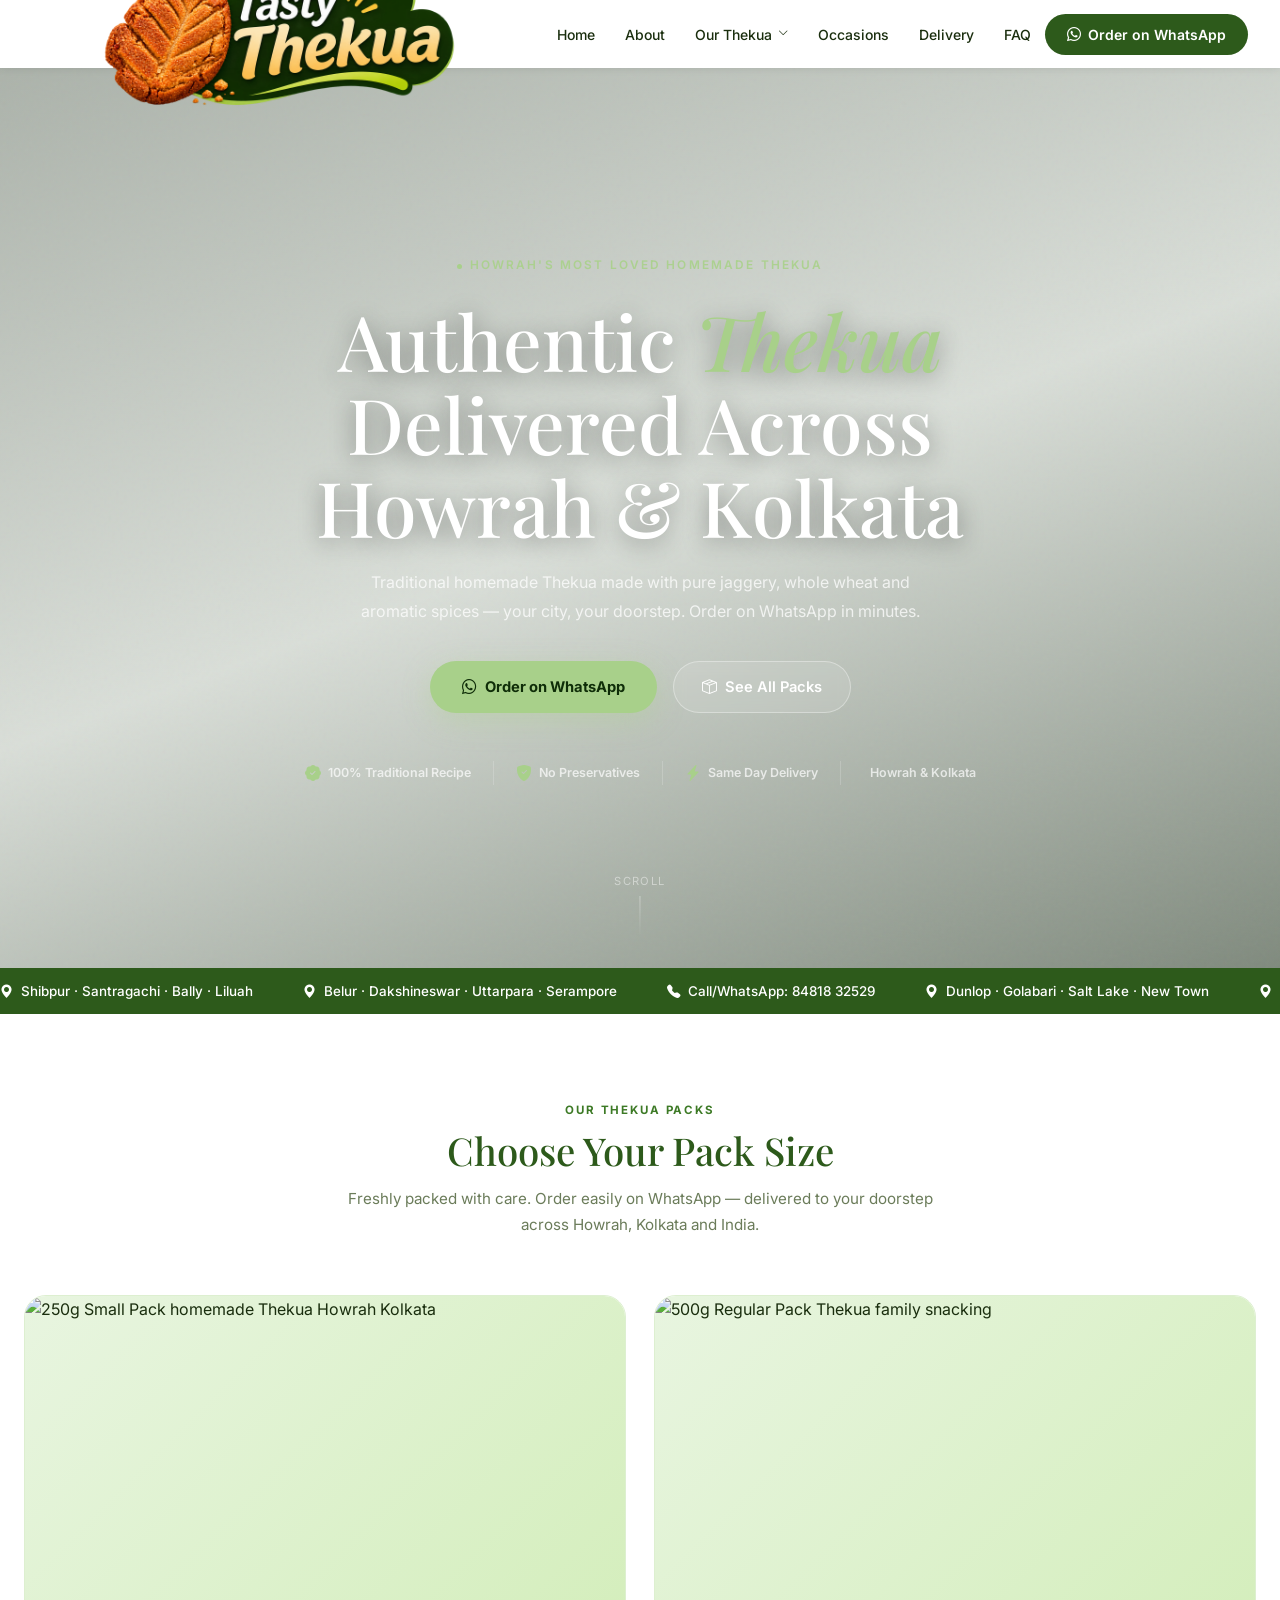
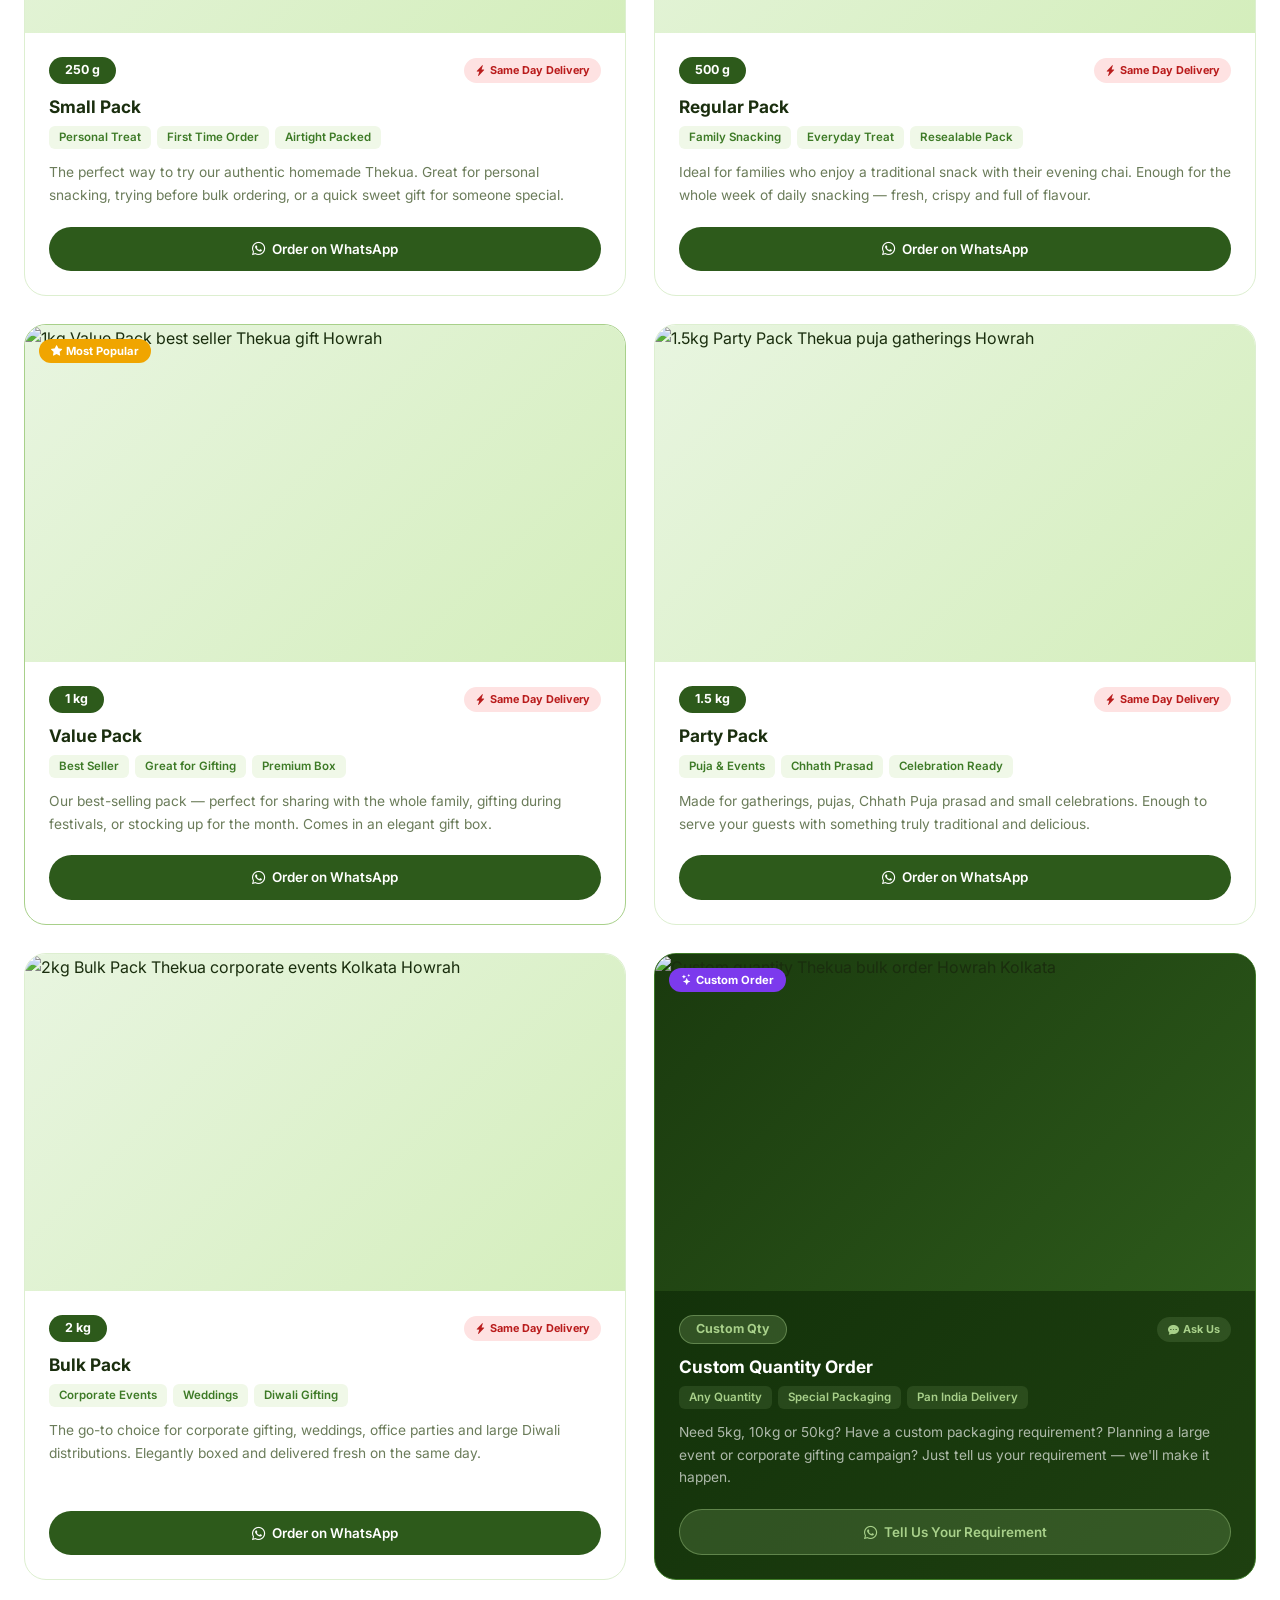
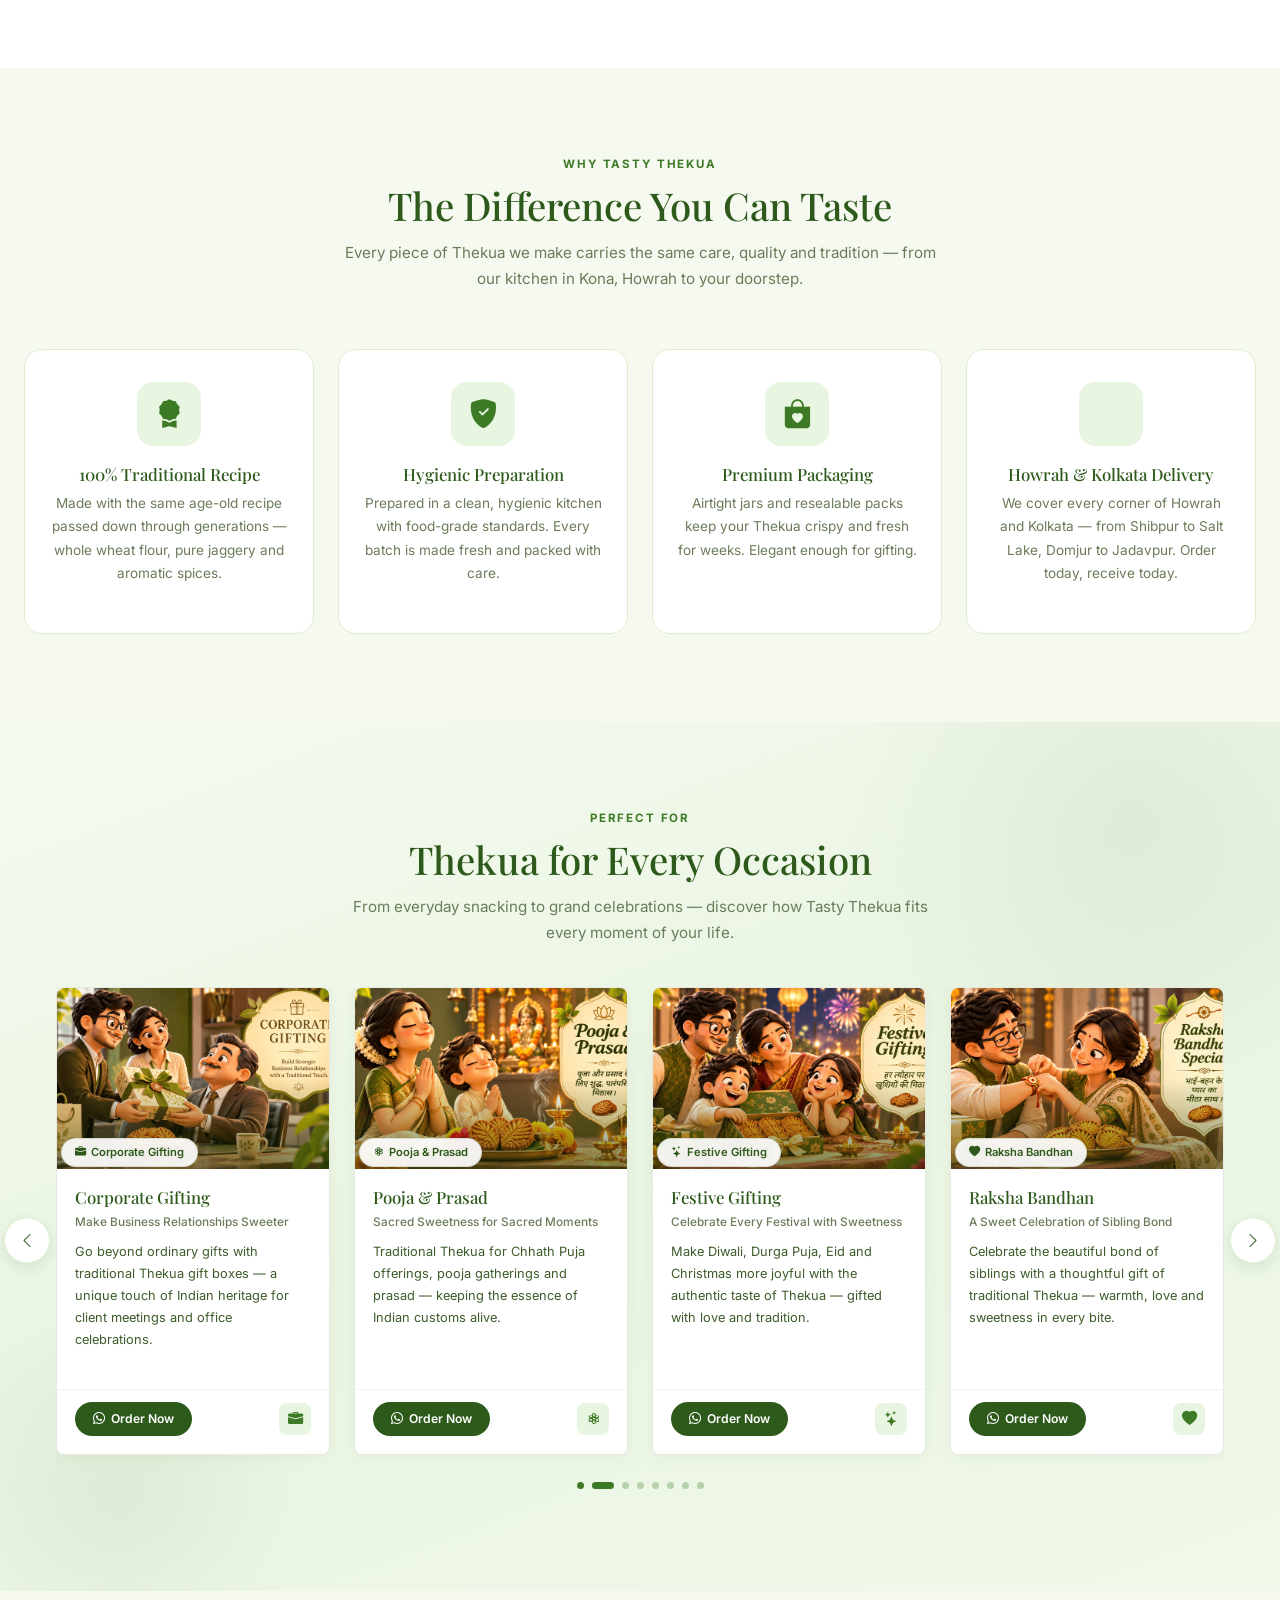
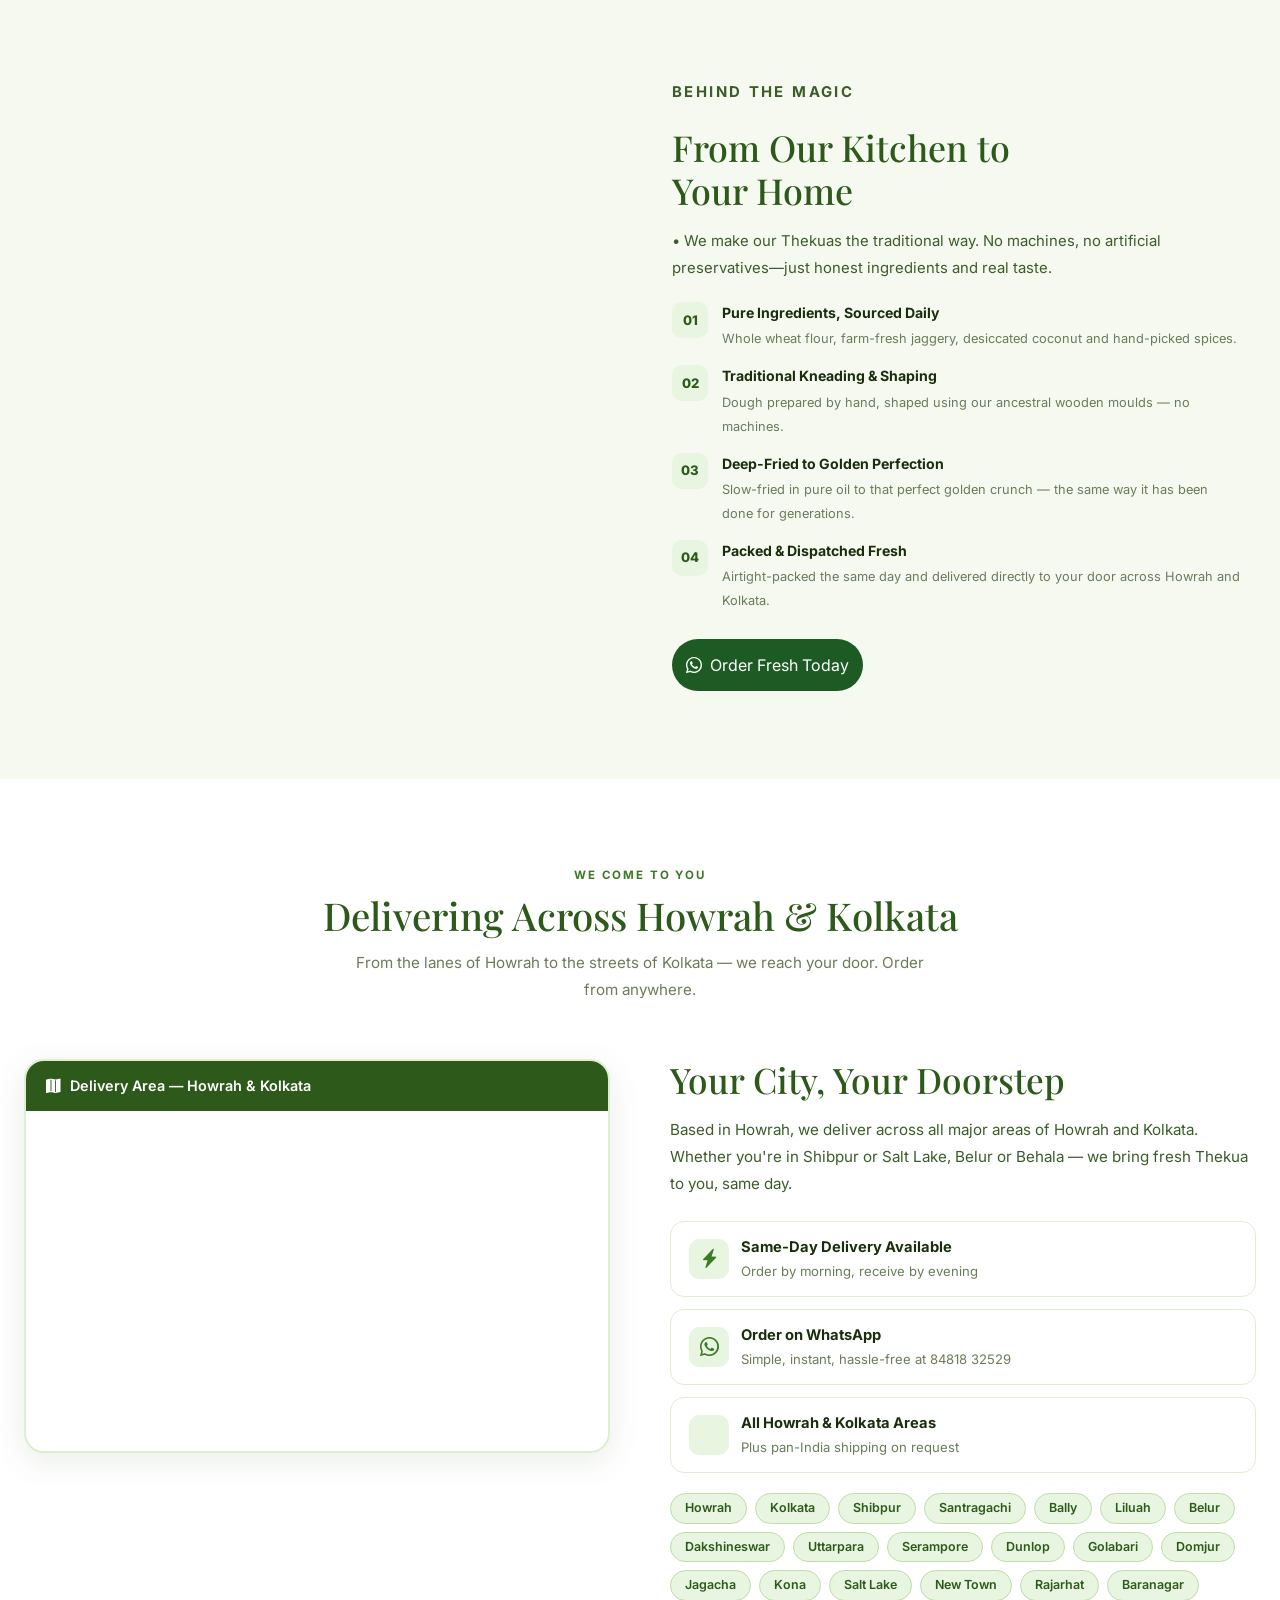
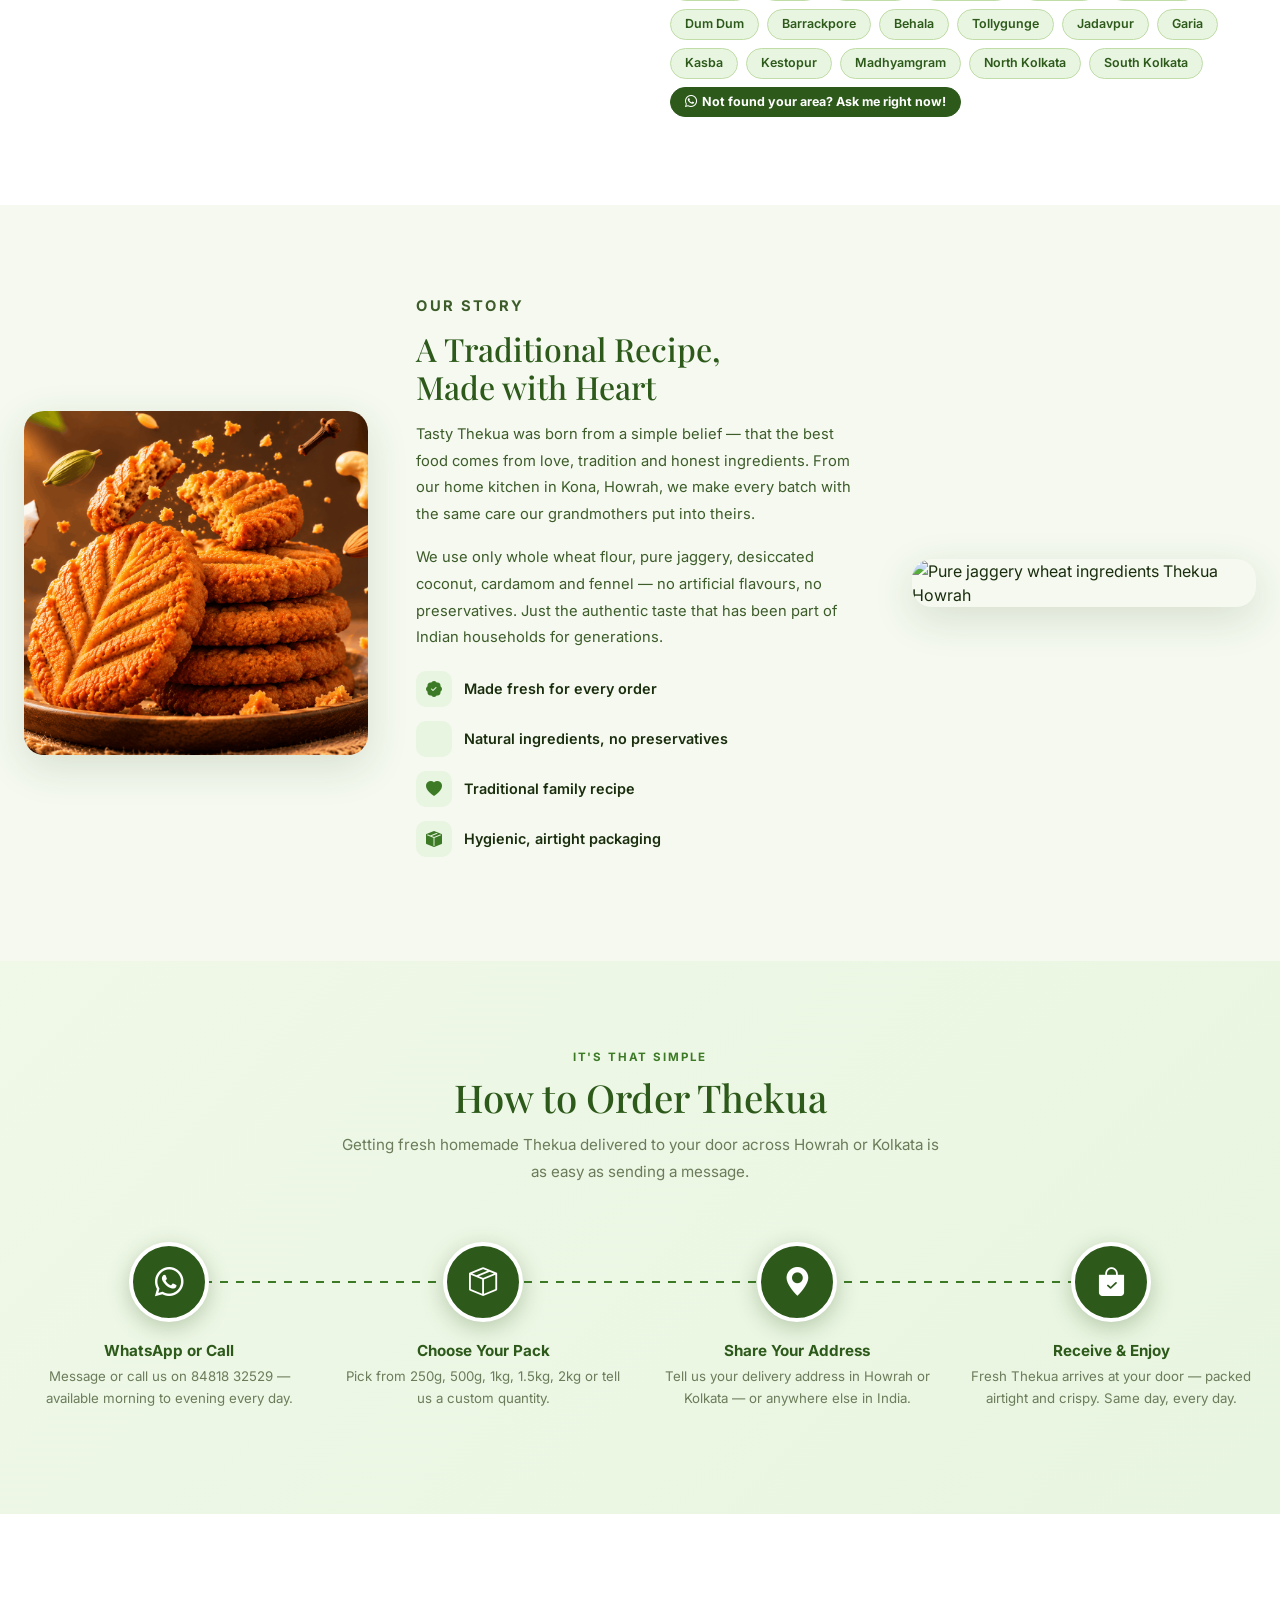
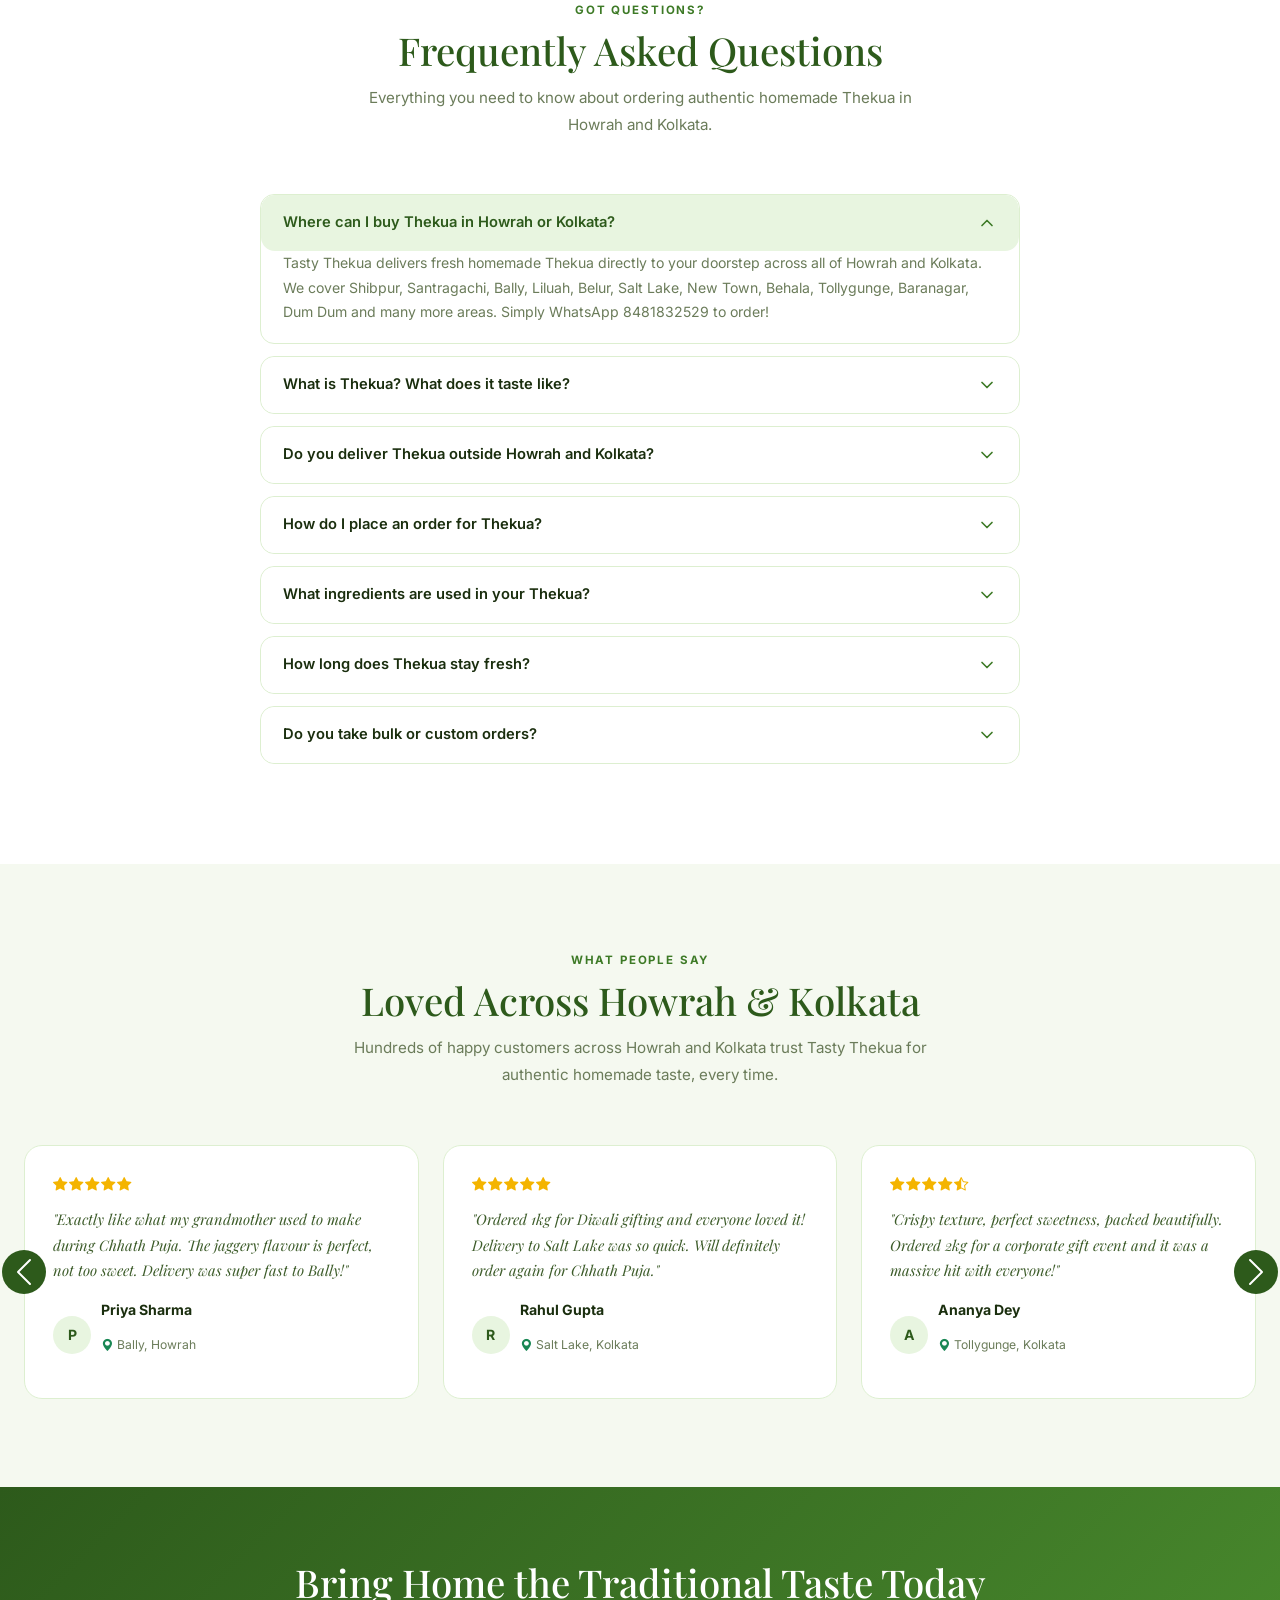
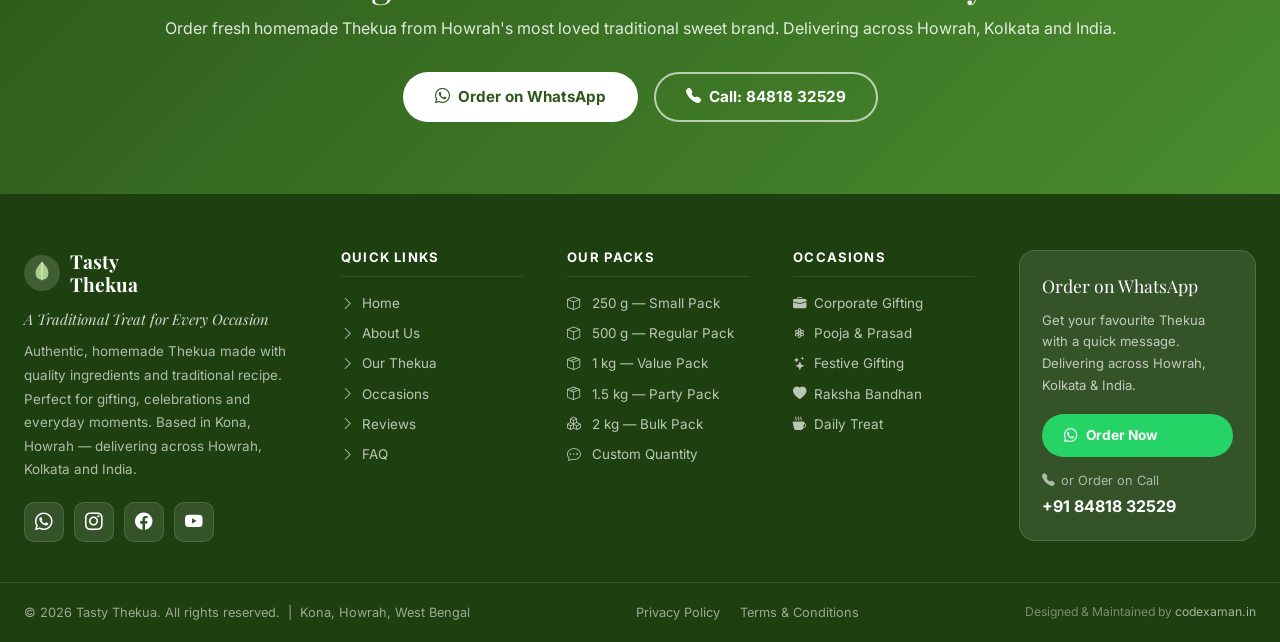
==== home.html @ c15980fd "sfd" ====
<!DOCTYPE html>
<html lang="en">
<head>
  <meta charset="UTF-8" />
  <meta name="viewport" content="width=device-width, initial-scale=1, viewport-fit=cover" />
  <title>Thekua | Tasty Thekua – Best Homemade Thekua in Howrah & Kolkata | Order on WhatsApp</title>
  <meta name="description" content="Order authentic homemade Thekua in Howrah & Kolkata. Free delivery across Shibpur, Santragachi, Bally, Liluah, Belur, Uttarpara, Serampore, Dunlop, Dakshineswar, Golabari, Domjur, Jagacha, Salt Lake, New Town, Behala, Tollygunge & all areas. Traditional recipe, hygienically made. Call/WhatsApp: 8481832529." />
  <meta name="keywords" content="thekua, thekua Howrah, thekua Kolkata, thekua near me, buy thekua online, homemade thekua, traditional thekua delivery, thekua gift pack, Chhath Prasad thekua, thekua Shibpur, thekua Santragachi, thekua Bally, thekua Liluah, thekua Uttarpara, thekua Serampore, thekua Dunlop, thekua Dakshineswar, thekua Belur, thekua Golabari, thekua Kona, thekua Domjur, thekua Jagacha, thekua Salt Lake, thekua New Town, thekua Behala, thekua Tollygunge, thekua Barrackpore, thekua Baranagar, thekua Dum Dum, thekua Kasba, thekua Jadavpur, thekua Garia, thekua Rajarhat, thekua North Kolkata, thekua South Kolkata, thekua corporate gifting, thekua Chhath Puja, thekua Diwali, best thekua Kolkata, Tasty Thekua Howrah" />
  <meta name="author" content="Tasty Thekua" />
  <meta name="robots" content="index, follow, max-image-preview:large, max-snippet:-1, max-video-preview:-1" />
  <meta property="og:title" content="Thekua – Tasty Thekua | Best Homemade Thekua in Howrah & Kolkata" />
  <meta property="og:description" content="Authentic homemade Thekua from Howrah. Order on WhatsApp. Delivering across Howrah and Kolkata." />
  <meta property="og:type" content="website" />
  <meta property="og:locale" content="en_IN" />
  <meta name="geo.region" content="IN-WB" />
  <meta name="geo.placename" content="Kona, Howrah, West Bengal, India" />
  <meta name="geo.position" content="22.5802;88.2866" />
  <meta name="ICBM" content="22.5802, 88.2866" />
  <link rel="canonical" href="https://tastythekua.in/" />

  <script type="application/ld+json">{"@context":"https://schema.org","@type":"FoodEstablishment","name":"Tasty Thekua","description":"Authentic homemade Thekua made with traditional recipe — whole wheat flour, pure jaggery and aromatic spices. Home delivery across Howrah and Kolkata.","url":"https://tastythekua.in/","telephone":"+918481832529","address":{"@type":"PostalAddress","streetAddress":"Kona","addressLocality":"Howrah","addressRegion":"West Bengal","postalCode":"711114","addressCountry":"IN"},"geo":{"@type":"GeoCoordinates","latitude":22.5802,"longitude":88.2866},"servesCuisine":["Indian","Bengali"],"priceRange":"₹","areaServed":["Howrah","Kolkata","Shibpur","Santragachi","Bally","Liluah","Belur","Uttarpara","Serampore","Dunlop","Dakshineswar","Golabari","Domjur","Jagacha","Salt Lake","New Town","Behala","Tollygunge","Barrackpore","Baranagar","Dum Dum","Kasba","Jadavpur","Garia","Rajarhat","Kestopur","Madhyamgram","Barasat","North Kolkata","South Kolkata","West Bengal","India"]}</script>
  <script type="application/ld+json">{"@context":"https://schema.org","@type":"FAQPage","mainEntity":[{"@type":"Question","name":"Where can I buy Thekua in Howrah or Kolkata?","acceptedAnswer":{"@type":"Answer","text":"Tasty Thekua delivers fresh homemade Thekua across all of Howrah and Kolkata. WhatsApp 8481832529 to order."}},{"@type":"Question","name":"What is Thekua?","acceptedAnswer":{"@type":"Answer","text":"Thekua is a traditional Indian sweet biscuit made from whole wheat flour, jaggery, coconut and spices. Popular during Chhath Puja as prasad."}},{"@type":"Question","name":"Do you deliver outside Howrah and Kolkata?","acceptedAnswer":{"@type":"Answer","text":"Yes! We deliver pan-India. WhatsApp 8481832529 to arrange shipping anywhere in India."}},{"@type":"Question","name":"How do I order Thekua?","acceptedAnswer":{"@type":"Answer","text":"WhatsApp or call 8481832529, tell us pack size and address, we confirm instantly."}},{"@type":"Question","name":"What ingredients are used?","acceptedAnswer":{"@type":"Answer","text":"Whole wheat flour, pure jaggery, desiccated coconut, cardamom, fennel seeds, refined oil. No preservatives."}},{"@type":"Question","name":"How long does Thekua stay fresh?","acceptedAnswer":{"@type":"Answer","text":"2–3 weeks in an airtight container at room temperature."}},{"@type":"Question","name":"Do you take bulk orders?","acceptedAnswer":{"@type":"Answer","text":"Yes, for weddings, corporate events, Chhath Puja, Diwali and all occasions. Call 8481832529."}}]}</script>

  <!-- Fonts -->
  <link href="https://fonts.googleapis.com/css2?family=Playfair+Display:ital,wght@0,600;0,700;1,600;1,700&family=Inter:wght@300;400;500;600;700&display=swap" rel="stylesheet" />
  <!-- Bootstrap 5.3 -->
  <link href="https://cdn.jsdelivr.net/npm/bootstrap@5.3.3/dist/css/bootstrap.min.css" rel="stylesheet" />
  <!-- Bootstrap Icons -->
  <link href="https://cdn.jsdelivr.net/npm/bootstrap-icons@1.11.3/font/bootstrap-icons.min.css" rel="stylesheet" />
  <!-- Swiper -->
  <link rel="stylesheet" href="https://cdn.jsdelivr.net/npm/swiper@11.1.4/swiper-bundle.min.css" />
<link rel="stylesheet" href="assets/css/style.css">
</head>
<body>

<!-- ═══ NAVBAR ═══ -->
<nav id="navbar" aria-label="Main navigation">
  <div class="nav-wrap">
    <a href="/" class="logo" aria-label="Tasty Thekua Home">
      <!-- <svg width="36" height="36" viewBox="0 0 38 38" fill="none" aria-hidden="true"><circle cx="19" cy="19" r="19" fill="#e8f5e0"/><path d="M19 7C13 13 11 17 13 23C15 27 23 27 25 23C27 17 25 13 19 7Z" fill="#2d5a1b"/><path d="M19 7C19 13 19 19 19 27" stroke="rgba(255,255,255,.5)" stroke-width="1.5"/></svg>
      <div class="logo-text"><span>Tasty</span><span>Thekua</span></div> -->
      <img src="assets/images/logo.png" alt="" srcset="">
    </a>

    <div class="nav-center">
      <a href="/" class="nav-link-c">Home</a>
      <a href="#about" class="nav-link-c">About</a>

      <!-- Our Thekua — fullwidth mega -->
      <div class="nav-item" id="megaItem">
        <span class="nav-link-c" id="megaTrigger">Our Thekua <i class="bi bi-chevron-down nav-arrow" id="megaArrow"></i></span>

        <!-- Full-width panel -->
        <div class="mega-panel" id="megaPanel" role="region" aria-label="Product menu">
          <div class="mega-panel-inner">
            <div class="mega-top-row">
              <div>
                <div class="mega-top-title">Our Thekua Packs</div>
                <div class="mega-top-sub">Fresh, homemade &amp; delivered to your door across Howrah, Kolkata &amp; India</div>
              </div>
              <div class="same-day-pill"><i class="bi bi-lightning-charge-fill"></i> Same Day Delivery Available</div>
            </div>

            <div class="mega-products-grid">
              <!-- 250g -->
              <div class="mega-pack-card">
                <img class="mega-pack-img" src="https://placehold.co/180x180/e8f5e0/2d5a1b?text=250g" alt="250g Thekua pack" loading="lazy" />
                <div class="mega-weight-badge">250 g</div>
                <div class="mega-pack-name">Small Pack</div>
                <div class="mega-pack-use">Personal Treat</div>
                <div class="mega-same-day-tag"><i class="bi bi-lightning-charge-fill"></i> Same Day</div>
                <a href="https://wa.me/918481832529?text=Hi! I'd like to order the 250g Small Pack of Thekua." class="mega-order-btn"><i class="bi bi-whatsapp"></i> Order Now</a>
              </div>
              <!-- 500g -->
              <div class="mega-pack-card">
                <img class="mega-pack-img" src="https://placehold.co/180x180/e8f5e0/2d5a1b?text=500g" alt="500g Thekua pack" loading="lazy" />
                <div class="mega-weight-badge">500 g</div>
                <div class="mega-pack-name">Regular Pack</div>
                <div class="mega-pack-use">Family Snacking</div>
                <div class="mega-same-day-tag"><i class="bi bi-lightning-charge-fill"></i> Same Day</div>
                <a href="https://wa.me/918481832529?text=Hi! I'd like to order the 500g Regular Pack of Thekua." class="mega-order-btn"><i class="bi bi-whatsapp"></i> Order Now</a>
              </div>
              <!-- 1kg Popular -->
              <div class="mega-pack-card" style="border-color:#a8d08a;background:#fafff7;">
                <div class="mega-popular-ribbon"><i class="bi bi-star-fill me-1"></i>Most Popular</div>
                <img class="mega-pack-img" src="https://placehold.co/180x180/d4eebc/1e4010?text=1kg" alt="1kg Thekua value pack" loading="lazy" />
                <div class="mega-weight-badge">1 kg</div>
                <div class="mega-pack-name">Value Pack</div>
                <div class="mega-pack-use">Best Value</div>
                <div class="mega-same-day-tag"><i class="bi bi-lightning-charge-fill"></i> Same Day</div>
                <a href="https://wa.me/918481832529?text=Hi! I'd like to order the 1kg Value Pack of Thekua." class="mega-order-btn"><i class="bi bi-whatsapp"></i> Order Now</a>
              </div>
              <!-- 1.5kg -->
              <div class="mega-pack-card">
                <img class="mega-pack-img" src="https://placehold.co/180x180/e8f5e0/2d5a1b?text=1.5kg" alt="1.5kg party Thekua" loading="lazy" />
                <div class="mega-weight-badge">1.5 kg</div>
                <div class="mega-pack-name">Party Pack</div>
                <div class="mega-pack-use">Puja &amp; Events</div>
                <div class="mega-same-day-tag"><i class="bi bi-lightning-charge-fill"></i> Same Day</div>
                <a href="https://wa.me/918481832529?text=Hi! I'd like to order the 1.5kg Party Pack of Thekua." class="mega-order-btn"><i class="bi bi-whatsapp"></i> Order Now</a>
              </div>
              <!-- 2kg -->
              <div class="mega-pack-card">
                <img class="mega-pack-img" src="https://placehold.co/180x180/e8f5e0/2d5a1b?text=2kg" alt="2kg bulk Thekua" loading="lazy" />
                <div class="mega-weight-badge">2 kg</div>
                <div class="mega-pack-name">Bulk Pack</div>
                <div class="mega-pack-use">Corporate &amp; Gifting</div>
                <div class="mega-same-day-tag"><i class="bi bi-lightning-charge-fill"></i> Same Day</div>
                <a href="https://wa.me/918481832529?text=Hi! I'd like to order the 2kg Bulk Pack of Thekua." class="mega-order-btn"><i class="bi bi-whatsapp"></i> Order Now</a>
              </div>
              <!-- Custom -->
              <div class="mega-pack-card" style="background:linear-gradient(135deg,#f8fdf4,#edf8e4);border-color:#c0dda8;">
                <img class="mega-pack-img" src="https://placehold.co/180x180/d4eebc/1e4010?text=Any+Qty" alt="Custom quantity Thekua" loading="lazy" style="background:#e8f5e0;" />
                <div class="mega-weight-badge" style="background:#7c3aed;">Custom</div>
                <div class="mega-pack-name">Custom Order</div>
                <div class="mega-pack-use">Any Quantity</div>
                <div class="mega-same-day-tag" style="background:#ede9fe;color:#6d28d9;"><i class="bi bi-chat-dots-fill"></i> Ask Us</div>
                <a href="https://wa.me/918481832529?text=Hi! I need a custom quantity of Thekua." class="mega-order-btn" style="background:#7c3aed;"><i class="bi bi-chat-dots-fill"></i> Ask on WhatsApp</a>
              </div>
            </div>

            <div class="mega-bottom-bar">
              <p><i class="bi bi-gift-fill me-2" style="color:var(--green-mid)"></i>Need <strong>corporate gifting, wedding orders or bulk Chhath Puja prasad?</strong> We handle any quantity with custom packaging — just tell us your requirement.</p>
              <a href="https://wa.me/918481832529?text=Hi! I need Thekua for a bulk or special order. Can you help?" class="mega-wa-cta"><i class="bi bi-whatsapp"></i> Discuss on WhatsApp</a>
            </div>
          </div>
        </div>
        <!-- backdrop -->
        <div class="mega-backdrop" id="megaBackdrop"></div>
      </div>

      <a href="#occasions" class="nav-link-c">Occasions</a>
      <a href="#delivery" class="nav-link-c">Delivery</a>
      <a href="#faq" class="nav-link-c">FAQ</a>
    </div>

    <a href="https://wa.me/918481832529" class="nav-btn"><i class="bi bi-whatsapp"></i> Order on WhatsApp</a>
    <button class="hamburger" id="hamburger" aria-label="Open menu" aria-expanded="false">
      <span></span><span></span><span></span>
    </button>
  </div>
</nav>

<!-- Mobile Drawer -->
<div id="mobileDrawer" role="dialog" aria-label="Mobile navigation">
  <a href="/" class="mob-nav-link">Home</a>
  <a href="#about" class="mob-nav-link">About</a>
  <div class="mob-nav-link" id="mobPacksBtn" style="cursor:pointer;">Our Thekua <i class="bi bi-chevron-down"></i></div>
  <div class="mob-sub" id="mobPacksSub">
    <a href="#packs" class="mob-sub-link"><i class="bi bi-box me-2"></i>250g Small Pack</a>
    <a href="#packs" class="mob-sub-link"><i class="bi bi-box me-2"></i>500g Regular Pack</a>
    <a href="#packs" class="mob-sub-link"><i class="bi bi-box-seam me-2"></i>1kg Value Pack</a>
    <a href="#packs" class="mob-sub-link"><i class="bi bi-box-seam me-2"></i>1.5kg Party Pack</a>
    <a href="#packs" class="mob-sub-link"><i class="bi bi-boxes me-2"></i>2kg Bulk Pack</a>
    <a href="https://wa.me/918481832529?text=Hi! I need a custom quantity of Thekua." class="mob-sub-link"><i class="bi bi-chat-dots me-2"></i>Custom Quantity</a>
  </div>
  <a href="#occasions" class="mob-nav-link">Occasions</a>
  <a href="#delivery" class="mob-nav-link">Delivery Areas</a>
  <a href="#faq" class="mob-nav-link">FAQ</a>
  <div style="padding:20px 24px;">
    <a href="https://wa.me/918481832529" class="btn-wa-f w-100 justify-content-center"><i class="bi bi-whatsapp"></i> Order on WhatsApp</a>
  </div>
</div>

<!-- ═══════════════════════════════════
     HERO — full-screen video background
════════════════════════════════════ -->
<section class="hero" aria-label="Hero section">
  <!-- Background video — autoplay loop muted -->
  <video class="hero-video-bg" autoplay muted loop playsinline preload="auto"
         poster="https://placehold.co/1920x1080/0f2d08/a8d08a?text=">
    <!-- Replace src with your actual video file -->
    <source src="hero-vdo.mp4" type="video/mp4" />
  </video>
  <!-- Fallback bg if video fails -->
  <!-- <div style="position:absolute;inset:0;background:linear-gradient(135deg,#0f2d08,#1e4010,#2d5a1b);z-index:0;"></div> -->

  <div class="hero-overlay"></div>
  <div class="hero-grain"></div>

  <div class="hero-content">
    <div class="hero-eyebrow">
      <span class="hero-eyebrow-dot"></span>
      Howrah's Most Loved Homemade Thekua
    </div>
    <h1>Authentic <em>Thekua</em><br>Delivered Across<br>Howrah &amp; Kolkata</h1>
    <p class="hero-sub">Traditional homemade Thekua made with pure jaggery, whole wheat and aromatic spices — your city, your doorstep. Order on WhatsApp in minutes.</p>
    <div class="hero-btns">
      <a href="https://wa.me/918481832529" class="btn-hero-primary"><i class="bi bi-whatsapp"></i> Order on WhatsApp</a>
      <a href="#packs" class="btn-hero-outline"><i class="bi bi-box-seam"></i> See All Packs</a>
    </div>
    <div class="hero-trust">
      <div class="trust-item"><i class="bi bi-patch-check-fill"></i>100% Traditional Recipe</div>
      <div class="trust-item"><i class="bi bi-shield-fill-check"></i>No Preservatives</div>
      <div class="trust-item"><i class="bi bi-lightning-charge-fill"></i>Same Day Delivery</div>
      <div class="trust-item"><i class="bi bi-geo-heart-fill"></i>Howrah &amp; Kolkata</div>
    </div>
  </div>

  <div class="hero-scroll" aria-hidden="true">
    <span>Scroll</span>
    <div class="scroll-line"></div>
  </div>
</section>

<!-- ═══ STRIP ═══ -->
<div class="delivery-strip" aria-label="Delivery areas marquee">
  <div class="strip-track">
    <div class="strip-item"><i class="bi bi-geo-alt-fill"></i> Shibpur · Santragachi · Bally · Liluah</div>
    <div class="strip-item"><i class="bi bi-geo-alt-fill"></i> Belur · Dakshineswar · Uttarpara · Serampore</div>
    <div class="strip-item"><i class="bi bi-telephone-fill"></i> Call/WhatsApp: 84818 32529</div>
    <div class="strip-item"><i class="bi bi-geo-alt-fill"></i> Dunlop · Golabari · Salt Lake · New Town</div>
    <div class="strip-item"><i class="bi bi-geo-alt-fill"></i> Behala · Tollygunge · Jadavpur · Garia</div>
    <div class="strip-item"><i class="bi bi-geo-alt-fill"></i> Baranagar · Dum Dum · Barrackpore · Rajarhat</div>
    <div class="strip-item"><i class="bi bi-geo-alt-fill"></i> Domjur · Jagacha · Kestopur · Madhyamgram</div>
    <div class="strip-item"><i class="bi bi-geo-alt-fill"></i> Shibpur · Santragachi · Bally · Liluah</div>
    <div class="strip-item"><i class="bi bi-geo-alt-fill"></i> Belur · Dakshineswar · Uttarpara · Serampore</div>
    <div class="strip-item"><i class="bi bi-telephone-fill"></i> Call/WhatsApp: 84818 32529</div>
    <div class="strip-item"><i class="bi bi-geo-alt-fill"></i> Dunlop · Golabari · Salt Lake · New Town</div>
    <div class="strip-item"><i class="bi bi-geo-alt-fill"></i> Behala · Tollygunge · Jadavpur · Garia</div>
    <div class="strip-item"><i class="bi bi-geo-alt-fill"></i> Baranagar · Dum Dum · Barrackpore · Rajarhat</div>
    <div class="strip-item"><i class="bi bi-geo-alt-fill"></i> Domjur · Jagacha · Kestopur · Madhyamgram</div>
  </div>
</div>

<!-- ═══ PACKS ═══ -->
<section class="section" id="packs">
  <div class="section-inner">
    <p class="sec-eyebrow">Our Thekua Packs</p>
    <h2 class="sec-title">Choose Your Pack Size</h2>
    <p class="sec-sub">Freshly packed with care. Order easily on WhatsApp — delivered to your doorstep across Howrah, Kolkata and India.</p>
    <div class="packs-grid">

      <div class="pack-card reveal">
        <div class="pack-img-wrap"><img src="https://placehold.co/700x394/d4eebc/1e4010?text=250g+Small+Pack" alt="250g Small Pack homemade Thekua Howrah Kolkata" loading="lazy" /></div>
        <div class="pack-body">
          <div class="pack-top-row"><span class="pack-tag">250 g</span><span class="same-day-mini"><i class="bi bi-lightning-charge-fill"></i> Same Day Delivery</span></div>
          <p class="pack-name">Small Pack</p>
          <div class="pack-features"><span class="pack-feat">Personal Treat</span><span class="pack-feat">First Time Order</span><span class="pack-feat">Airtight Packed</span></div>
          <p class="pack-desc">The perfect way to try our authentic homemade Thekua. Great for personal snacking, trying before bulk ordering, or a quick sweet gift for someone special.</p>
          <a href="https://wa.me/918481832529?text=Hi! I'd like to order the 250g Small Pack of Thekua." class="btn-wa-pack"><i class="bi bi-whatsapp"></i> Order on WhatsApp</a>
        </div>
      </div>

      <div class="pack-card reveal">
        <div class="pack-img-wrap"><img src="https://placehold.co/700x394/d4eebc/1e4010?text=500g+Regular+Pack" alt="500g Regular Pack Thekua family snacking" loading="lazy" /></div>
        <div class="pack-body">
          <div class="pack-top-row"><span class="pack-tag">500 g</span><span class="same-day-mini"><i class="bi bi-lightning-charge-fill"></i> Same Day Delivery</span></div>
          <p class="pack-name">Regular Pack</p>
          <div class="pack-features"><span class="pack-feat">Family Snacking</span><span class="pack-feat">Everyday Treat</span><span class="pack-feat">Resealable Pack</span></div>
          <p class="pack-desc">Ideal for families who enjoy a traditional snack with their evening chai. Enough for the whole week of daily snacking — fresh, crispy and full of flavour.</p>
          <a href="https://wa.me/918481832529?text=Hi! I'd like to order the 500g Regular Pack of Thekua." class="btn-wa-pack"><i class="bi bi-whatsapp"></i> Order on WhatsApp</a>
        </div>
      </div>

      <div class="pack-card reveal" style="border-color:#a8d08a;">
        <div class="pack-popular-badge"><i class="bi bi-star-fill me-1"></i>Most Popular</div>
        <div class="pack-img-wrap"><img src="https://placehold.co/700x394/c8e8a8/1e4010?text=1kg+Value+Pack" alt="1kg Value Pack best seller Thekua gift Howrah" loading="lazy" /></div>
        <div class="pack-body">
          <div class="pack-top-row"><span class="pack-tag">1 kg</span><span class="same-day-mini"><i class="bi bi-lightning-charge-fill"></i> Same Day Delivery</span></div>
          <p class="pack-name">Value Pack</p>
          <div class="pack-features"><span class="pack-feat">Best Seller</span><span class="pack-feat">Great for Gifting</span><span class="pack-feat">Premium Box</span></div>
          <p class="pack-desc">Our best-selling pack — perfect for sharing with the whole family, gifting during festivals, or stocking up for the month. Comes in an elegant gift box.</p>
          <a href="https://wa.me/918481832529?text=Hi! I'd like to order the 1kg Value Pack of Thekua." class="btn-wa-pack"><i class="bi bi-whatsapp"></i> Order on WhatsApp</a>
        </div>
      </div>

      <div class="pack-card reveal">
        <div class="pack-img-wrap"><img src="https://placehold.co/700x394/d4eebc/1e4010?text=1.5kg+Party+Pack" alt="1.5kg Party Pack Thekua puja gatherings Howrah" loading="lazy" /></div>
        <div class="pack-body">
          <div class="pack-top-row"><span class="pack-tag">1.5 kg</span><span class="same-day-mini"><i class="bi bi-lightning-charge-fill"></i> Same Day Delivery</span></div>
          <p class="pack-name">Party Pack</p>
          <div class="pack-features"><span class="pack-feat">Puja &amp; Events</span><span class="pack-feat">Chhath Prasad</span><span class="pack-feat">Celebration Ready</span></div>
          <p class="pack-desc">Made for gatherings, pujas, Chhath Puja prasad and small celebrations. Enough to serve your guests with something truly traditional and delicious.</p>
          <a href="https://wa.me/918481832529?text=Hi! I'd like to order the 1.5kg Party Pack of Thekua." class="btn-wa-pack"><i class="bi bi-whatsapp"></i> Order on WhatsApp</a>
        </div>
      </div>

      <div class="pack-card reveal">
        <div class="pack-img-wrap"><img src="https://placehold.co/700x394/d4eebc/1e4010?text=2kg+Bulk+Pack" alt="2kg Bulk Pack Thekua corporate events Kolkata Howrah" loading="lazy" /></div>
        <div class="pack-body">
          <div class="pack-top-row"><span class="pack-tag">2 kg</span><span class="same-day-mini"><i class="bi bi-lightning-charge-fill"></i> Same Day Delivery</span></div>
          <p class="pack-name">Bulk Pack</p>
          <div class="pack-features"><span class="pack-feat">Corporate Events</span><span class="pack-feat">Weddings</span><span class="pack-feat">Diwali Gifting</span></div>
          <p class="pack-desc">The go-to choice for corporate gifting, weddings, office parties and large Diwali distributions. Elegantly boxed and delivered fresh on the same day.</p>
          <a href="https://wa.me/918481832529?text=Hi! I'd like to order the 2kg Bulk Pack of Thekua." class="btn-wa-pack"><i class="bi bi-whatsapp"></i> Order on WhatsApp</a>
        </div>
      </div>

      <div class="pack-card reveal" style="background:linear-gradient(135deg,#0f2d08,#1e4010);border-color:#3d7a26;">
        <div class="pack-custom-badge"><i class="bi bi-stars me-1"></i>Custom Order</div>
        <div class="pack-img-wrap" style="background:linear-gradient(135deg,#1a3a0e,#2d5a1b);">
          <img src="https://placehold.co/700x394/1a3a0e/a8d08a?text=Any+Quantity" alt="Custom quantity Thekua bulk order Howrah Kolkata" loading="lazy" />
        </div>
        <div class="pack-body">
          <div class="pack-top-row">
            <span class="pack-tag" style="background:rgba(168,208,138,.2);color:#a8d08a;border:1px solid rgba(168,208,138,.4);">Custom Qty</span>
            <span class="same-day-mini" style="background:rgba(168,208,138,.15);color:#a8d08a;"><i class="bi bi-chat-dots-fill"></i> Ask Us</span>
          </div>
          <p class="pack-name" style="color:#fff;">Custom Quantity Order</p>
          <div class="pack-features">
            <span class="pack-feat" style="background:rgba(168,208,138,.12);color:#a8d08a;">Any Quantity</span>
            <span class="pack-feat" style="background:rgba(168,208,138,.12);color:#a8d08a;">Special Packaging</span>
            <span class="pack-feat" style="background:rgba(168,208,138,.12);color:#a8d08a;">Pan India Delivery</span>
          </div>
          <p class="pack-desc" style="color:rgba(255,255,255,.65);">Need 5kg, 10kg or 50kg? Have a custom packaging requirement? Planning a large event or corporate gifting campaign? Just tell us your requirement — we'll make it happen.</p>
          <a href="https://wa.me/918481832529?text=Hi! I need a custom quantity of Thekua. Please help me with the details." class="btn-wa-pack" style="background:rgba(168,208,138,.18);border:1px solid rgba(168,208,138,.4);color:#a8d08a;">
            <i class="bi bi-whatsapp"></i> Tell Us Your Requirement
          </a>
        </div>
      </div>

    </div>
  </div>
</section>

<!-- ═══ WHY US ═══ -->
<section class="section" style="background:var(--cream);">
  <div class="section-inner">
    <p class="sec-eyebrow">Why Tasty Thekua</p>
    <h2 class="sec-title">The Difference You Can Taste</h2>
    <p class="sec-sub">Every piece of Thekua we make carries the same care, quality and tradition — from our kitchen in Kona, Howrah to your doorstep.</p>
    <div class="why-grid">
      <div class="why-card reveal"><div class="why-icon"><i class="bi bi-award-fill"></i></div><h3>100% Traditional Recipe</h3><p>Made with the same age-old recipe passed down through generations — whole wheat flour, pure jaggery and aromatic spices.</p></div>
      <div class="why-card reveal"><div class="why-icon"><i class="bi bi-shield-fill-check"></i></div><h3>Hygienic Preparation</h3><p>Prepared in a clean, hygienic kitchen with food-grade standards. Every batch is made fresh and packed with care.</p></div>
      <div class="why-card reveal"><div class="why-icon"><i class="bi bi-bag-heart-fill"></i></div><h3>Premium Packaging</h3><p>Airtight jars and resealable packs keep your Thekua crispy and fresh for weeks. Elegant enough for gifting.</p></div>
      <div class="why-card reveal"><div class="why-icon"><i class="bi bi-geo-heart-fill"></i></div><h3>Howrah &amp; Kolkata Delivery</h3><p>We cover every corner of Howrah and Kolkata — from Shibpur to Salt Lake, Domjur to Jadavpur. Order today, receive today.</p></div>
    </div>
  </div>
</section>

<!-- ═══ OCCASIONS — Swiper, light foggy ═══ -->
<section class="occ-section" id="occasions">
  <div class="occ-blob occ-blob-1" aria-hidden="true"></div>
  <div class="occ-blob occ-blob-2" aria-hidden="true"></div>
  <div style="max-width:1280px;margin:0 auto;padding:0 24px;">
    <p class="sec-eyebrow">Perfect For</p>
    <h2 class="sec-title">Thekua for Every Occasion</h2>
    <p class="sec-sub" style="margin-bottom:40px;">From everyday snacking to grand celebrations — discover how Tasty Thekua fits every moment of your life.</p>
  </div>
  <div class="occ-swiper-wrap">
    <div class="swiper occSwiper">
      <div class="swiper-wrapper">

        <div class="swiper-slide"><div class="occ-card">
          <div class="occ-card-img-wrap"><img src="assets/images/Daily Treat_ A Family Tea Tradition (1).png" alt="Thekua daily treat snack tea Howrah Kolkata" loading="lazy" /><div class="occ-img-overlay"></div><div class="occ-cat-pill"><i class="bi bi-cup-hot-fill"></i> Daily Snacking</div></div>
          <div class="occ-card-body"><h3 class="occ-title">Daily Treat</h3><p class="occ-sub">A Little Joy in Every Bite</p><p class="occ-desc">Make your everyday moments special with the authentic taste of traditional Thekua. Perfect with morning chai or evening snacks.</p></div>
          <div class="occ-card-footer"><a href="https://wa.me/918481832529?text=I'd like to order Thekua for daily snacking." class="occ-order-btn"><i class="bi bi-whatsapp"></i> Order Now</a><div class="occ-icon-badge"><i class="bi bi-cup-hot-fill"></i></div></div>
        </div></div>

        <div class="swiper-slide"><div class="occ-card">
          <div class="occ-card-img-wrap"><img src="assets/images/Traditional Touch_ Corporate Gifting (1).png" alt="Thekua corporate gifting Howrah Kolkata" loading="lazy" /><div class="occ-img-overlay"></div><div class="occ-cat-pill"><i class="bi bi-briefcase-fill"></i> Corporate Gifting</div></div>
          <div class="occ-card-body"><h3 class="occ-title">Corporate Gifting</h3><p class="occ-sub">Make Business Relationships Sweeter</p><p class="occ-desc">Go beyond ordinary gifts with traditional Thekua gift boxes — a unique touch of Indian heritage for client meetings and office celebrations.</p></div>
          <div class="occ-card-footer"><a href="https://wa.me/918481832529?text=I'd like to order Thekua for corporate gifting." class="occ-order-btn"><i class="bi bi-whatsapp"></i> Order Now</a><div class="occ-icon-badge"><i class="bi bi-briefcase-fill"></i></div></div>
        </div></div>

        <div class="swiper-slide"><div class="occ-card">
          <div class="occ-card-img-wrap"><img src="assets/images/Pooja and Prasad Celebration (1).png" alt="Thekua Pooja Prasad Chhath Puja Howrah" loading="lazy" /><div class="occ-img-overlay"></div><div class="occ-cat-pill"><i class="bi bi-flower3"></i> Pooja &amp; Prasad</div></div>
          <div class="occ-card-body"><h3 class="occ-title">Pooja &amp; Prasad</h3><p class="occ-sub">Sacred Sweetness for Sacred Moments</p><p class="occ-desc">Traditional Thekua for Chhath Puja offerings, pooja gatherings and prasad — keeping the essence of Indian customs alive.</p></div>
          <div class="occ-card-footer"><a href="https://wa.me/918481832529?text=I'd like to order Thekua for Pooja." class="occ-order-btn"><i class="bi bi-whatsapp"></i> Order Now</a><div class="occ-icon-badge"><i class="bi bi-flower3"></i></div></div>
        </div></div>

        <div class="swiper-slide"><div class="occ-card">
          <div class="occ-card-img-wrap"><img src="assets/images/Festive Gifting with Family and Thekua (1).png" alt="Thekua festive gifting Diwali Durga Puja Kolkata" loading="lazy" /><div class="occ-img-overlay"></div><div class="occ-cat-pill"><i class="bi bi-stars"></i> Festive Gifting</div></div>
          <div class="occ-card-body"><h3 class="occ-title">Festive Gifting</h3><p class="occ-sub">Celebrate Every Festival with Sweetness</p><p class="occ-desc">Make Diwali, Durga Puja, Eid and Christmas more joyful with the authentic taste of Thekua — gifted with love and tradition.</p></div>
          <div class="occ-card-footer"><a href="https://wa.me/918481832529?text=I'd like to order Thekua for festive gifting." class="occ-order-btn"><i class="bi bi-whatsapp"></i> Order Now</a><div class="occ-icon-badge"><i class="bi bi-stars"></i></div></div>
        </div></div>

        <div class="swiper-slide"><div class="occ-card">
          <div class="occ-card-img-wrap"><img src="assets/images/Raksha Bandhan Celebration with Siblings (1).png" alt="Thekua Raksha Bandhan special gift" loading="lazy" /><div class="occ-img-overlay"></div><div class="occ-cat-pill"><i class="bi bi-heart-fill"></i> Raksha Bandhan</div></div>
          <div class="occ-card-body"><h3 class="occ-title">Raksha Bandhan</h3><p class="occ-sub">A Sweet Celebration of Sibling Bond</p><p class="occ-desc">Celebrate the beautiful bond of siblings with a thoughtful gift of traditional Thekua — warmth, love and sweetness in every bite.</p></div>
          <div class="occ-card-footer"><a href="https://wa.me/918481832529?text=I'd like to order Thekua for Raksha Bandhan." class="occ-order-btn"><i class="bi bi-whatsapp"></i> Order Now</a><div class="occ-icon-badge"><i class="bi bi-heart-fill"></i></div></div>
        </div></div>

        <div class="swiper-slide"><div class="occ-card">
          <div class="occ-card-img-wrap"><img src="assets/images/Cozy Travel Snack Moments (1).png" alt="Thekua travel snack road trip train journey" loading="lazy" /><div class="occ-img-overlay"></div><div class="occ-cat-pill"><i class="bi bi-airplane-fill"></i> Travel</div></div>
          <div class="occ-card-body"><h3 class="occ-title">Travel Companion</h3><p class="occ-sub">A Taste of Home, Wherever You Go</p><p class="occ-desc">Easy to carry and delightful to enjoy — Thekua brings the familiar taste of home to your road trips, train journeys and vacations.</p></div>
          <div class="occ-card-footer"><a href="https://wa.me/918481832529?text=I'd like to order Thekua for travel." class="occ-order-btn"><i class="bi bi-whatsapp"></i> Order Now</a><div class="occ-icon-badge"><i class="bi bi-airplane-fill"></i></div></div>
        </div></div>

        <div class="swiper-slide"><div class="occ-card">
          <div class="occ-card-img-wrap"><img src="assets/images/Warm Indian Welcome with Thekua (1).png" alt="Thekua guest welcome Indian hospitality" loading="lazy" /><div class="occ-img-overlay"></div><div class="occ-cat-pill"><i class="bi bi-house-heart-fill"></i> Guest Welcome</div></div>
          <div class="occ-card-body"><h3 class="occ-title">Guest Welcome</h3><p class="occ-sub">Welcome Guests with a Taste of Tradition</p><p class="occ-desc">In Indian homes, every guest deserves warmth. Serve traditional Thekua and make every gathering more memorable and heartfelt.</p></div>
          <div class="occ-card-footer"><a href="https://wa.me/918481832529?text=I'd like to order Thekua to welcome guests." class="occ-order-btn"><i class="bi bi-whatsapp"></i> Order Now</a><div class="occ-icon-badge"><i class="bi bi-house-heart-fill"></i></div></div>
        </div></div>

        <div class="swiper-slide"><div class="occ-card">
          <div class="occ-card-img-wrap"><img src="assets/images/Bhai Dooj Special Celebration (1).png" alt="Thekua Bhai Dooj gift Kolkata Howrah" loading="lazy" /><div class="occ-img-overlay"></div><div class="occ-cat-pill"><i class="bi bi-gift-fill"></i> Bhai Dooj</div></div>
          <div class="occ-card-body"><h3 class="occ-title">Bhai Dooj Special</h3><p class="occ-sub">A Sweet Gesture for a Special Bond</p><p class="occ-desc">Celebrate the bond between brothers and sisters with the goodness of traditional Thekua — warmth and sweetness in every piece.</p></div>
          <div class="occ-card-footer"><a href="https://wa.me/918481832529?text=I'd like to order Thekua for Bhai Dooj." class="occ-order-btn"><i class="bi bi-whatsapp"></i> Order Now</a><div class="occ-icon-badge"><i class="bi bi-gift-fill"></i></div></div>
        </div></div>

      </div>
      <div class="swiper-pagination"></div>
    </div>
    <div class="occ-prev" id="occPrev" aria-label="Previous"><i class="bi bi-chevron-left"></i></div>
    <div class="occ-next" id="occNext" aria-label="Next"><i class="bi bi-chevron-right"></i></div>
  </div>
</section>

<!-- ═══ BEHIND THE MAGIC — autoplay video ═══ -->
<section class="magic-section" id="making">
  <div class="magic-inner">
    <div class="magic-video-box">
      <!-- Autoplay loop, no controls, no click needed -->
      <video autoplay muted loop playsinline preload="auto"
             poster="https://placehold.co/640x360/1a3a0e/a8d08a?text=">
        <!-- Replace src with your actual video -->
        <source src="" type="video/mp4" />
      </video>
      <!-- Fallback image if video not provided -->
      <img src="https://placehold.co/640x360/1a3a0e/a8d08a?text=Making+Thekua" alt="How Thekua is made — traditional handmade process Howrah" loading="lazy"
           style="position:absolute;inset:0;width:100%;height:100%;object-fit:cover;border-radius:24px;" id="magicFallback" />
    </div>
    <div class="magic-content">
      <p class="magic-eyebrow">Behind the Magic</p>
      <h2>From Our Kitchen to <br>Your Home</h2>
      <p>• We make our Thekuas the traditional way. No machines, no artificial preservatives—just honest ingredients and real taste.
</p>
      <div class="magic-steps">
        <div class="magic-step"><div class="magic-step-num">01</div><div class="magic-step-text"><strong>Pure Ingredients, Sourced Daily</strong><span>Whole wheat flour, farm-fresh jaggery, desiccated coconut and hand-picked spices.</span></div></div>
        <div class="magic-step"><div class="magic-step-num">02</div><div class="magic-step-text"><strong>Traditional Kneading &amp; Shaping</strong><span>Dough prepared by hand, shaped using our ancestral wooden moulds — no machines.</span></div></div>
        <div class="magic-step"><div class="magic-step-num">03</div><div class="magic-step-text"><strong>Deep-Fried to Golden Perfection</strong><span>Slow-fried in pure oil to that perfect golden crunch — the same way it has been done for generations.</span></div></div>
        <div class="magic-step"><div class="magic-step-num">04</div><div class="magic-step-text"><strong>Packed &amp; Dispatched Fresh</strong><span>Airtight-packed the same day and delivered directly to your door across Howrah and Kolkata.</span></div></div>
      </div>
      <a href="https://wa.me/918481832529" class="btn-primary-g" style="
   display: inline-flex;
    align-items: center;
    gap: 8px;
    background-color: #1e5b24;
    color: #fff;
    padding: 14px;
    border-radius: 39px;
      "><i class="bi bi-whatsapp"></i> Order Fresh Today</a>
    </div>
  </div>
</section>

<!-- ═══ DELIVERY ═══ -->
<section class="section" id="delivery" style="background:#fff;">
  <div class="section-inner">
    <p class="sec-eyebrow">We Come to You</p>
    <h2 class="sec-title">Delivering Across Howrah &amp; Kolkata</h2>
    <p class="sec-sub">From the lanes of Howrah to the streets of Kolkata — we reach your door. Order from anywhere.</p>
    <div class="delivery-inner">
      <div class="map-card">
        <div class="map-topbar"><i class="bi bi-map-fill"></i> Delivery Area — Howrah &amp; Kolkata</div>
        <iframe class="map-embed" src="https://www.google.com/maps/embed?pb=!1m18!1m12!1m3!1d117809.33432127842!2d88.19047477636722!3d22.58166793513297!2m3!1f0!2f0!3f0!3m2!1i1024!2i768!4f13.1!3m3!1m2!1s0x3a0277f9a9ef3565%3A0xeaff4a96e3de4a5!2sKona%2C%20Howrah%2C%20West%20Bengal!5e0!3m2!1sen!2sin!4v1716000000000!5m2!1sen!2sin" allowfullscreen loading="lazy" title="Delivery area map Howrah Kolkata Tasty Thekua"></iframe>
      </div>
      <div class="delivery-content">
        <h2>Your City, Your Doorstep</h2>
        <p>Based in Howrah, we deliver across all major areas of Howrah and Kolkata. Whether you're in Shibpur or Salt Lake, Belur or Behala — we bring fresh Thekua to you, same day.</p>
        <div class="del-badge reveal"><div class="del-badge-icon"><i class="bi bi-lightning-charge-fill"></i></div><div><strong>Same-Day Delivery Available</strong><span>Order by morning, receive by evening</span></div></div>
        <div class="del-badge reveal"><div class="del-badge-icon"><i class="bi bi-whatsapp"></i></div><div><strong>Order on WhatsApp</strong><span>Simple, instant, hassle-free at 84818 32529</span></div></div>
        <div class="del-badge reveal"><div class="del-badge-icon"><i class="bi bi-geo-heart-fill"></i></div><div><strong>All Howrah &amp; Kolkata Areas</strong><span>Plus pan-India shipping on request</span></div></div>
        <div class="area-chips">
          <span class="chip">Howrah</span><span class="chip">Kolkata</span><span class="chip">Shibpur</span><span class="chip">Santragachi</span><span class="chip">Bally</span><span class="chip">Liluah</span><span class="chip">Belur</span><span class="chip">Dakshineswar</span><span class="chip">Uttarpara</span><span class="chip">Serampore</span><span class="chip">Dunlop</span><span class="chip">Golabari</span><span class="chip">Domjur</span><span class="chip">Jagacha</span><span class="chip">Kona</span><span class="chip">Salt Lake</span><span class="chip">New Town</span><span class="chip">Rajarhat</span><span class="chip">Baranagar</span><span class="chip">Dum Dum</span><span class="chip">Barrackpore</span><span class="chip">Behala</span><span class="chip">Tollygunge</span><span class="chip">Jadavpur</span><span class="chip">Garia</span><span class="chip">Kasba</span><span class="chip">Kestopur</span><span class="chip">Madhyamgram</span><span class="chip">North Kolkata</span><span class="chip">South Kolkata</span>
          <a href="https://wa.me/918481832529?text=Hi! My location is not listed, can you deliver to me?" class="chip-cta"><i class="bi bi-whatsapp"></i> Not found your area? Ask me right now!</a>
        </div>
      </div>
    </div>
  </div>
</section>

<!-- ═══ ABOUT ═══ -->
<section class="section" id="about" style="background:var(--cream);">
  <div class="section-inner">
    <div class="about-inner">
      <div class="about-img"><img src="assets/images/Golden Thekua Cookie Still Life (1).png" alt="Tasty Thekua home kitchen Kona Howrah traditional making" loading="lazy" /></div>
      <div>
        <p class="about-eyebrow">Our Story</p>
        <h2>A Traditional Recipe,<br>Made with Heart</h2>
        <p>Tasty Thekua was born from a simple belief — that the best food comes from love, tradition and honest ingredients. From our home kitchen in Kona, Howrah, we make every batch with the same care our grandmothers put into theirs.</p>
        <p style="margin-top:14px;">We use only whole wheat flour, pure jaggery, desiccated coconut, cardamom and fennel — no artificial flavours, no preservatives. Just the authentic taste that has been part of Indian households for generations.</p>
        <ul class="feat-list" style="margin-top:20px;">
          <li><div class="feat-icon-box"><i class="bi bi-patch-check-fill"></i></div>Made fresh for every order</li>
          <li><div class="feat-icon-box"><i class="bi bi-leaf-fill"></i></div>Natural ingredients, no preservatives</li>
          <li><div class="feat-icon-box"><i class="bi bi-heart-fill"></i></div>Traditional family recipe</li>
          <li><div class="feat-icon-box"><i class="bi bi-box-seam-fill"></i></div>Hygienic, airtight packaging</li>
        </ul>
      </div>
      <div class="about-img"><img src="https://placehold.co/400x400/e8f5e0/2d5a1b?text=Pure+Ingredients" alt="Pure jaggery wheat ingredients Thekua Howrah" loading="lazy" /></div>
    </div>
  </div>
</section>

<!-- ═══ HOW TO ORDER ═══ -->
<section class="section how-section">
  <div class="section-inner">
    <p class="sec-eyebrow">It's That Simple</p>
    <h2 class="sec-title">How to Order Thekua</h2>
    <p class="sec-sub">Getting fresh homemade Thekua delivered to your door across Howrah or Kolkata is as easy as sending a message.</p>
    <div class="how-grid">
      <div class="how-step reveal"><div class="step-circle"><i class="bi bi-whatsapp"></i></div><h3>WhatsApp or Call</h3><p>Message or call us on 84818 32529 — available morning to evening every day.</p></div>
      <div class="how-step reveal"><div class="step-circle"><i class="bi bi-box-seam"></i></div><h3>Choose Your Pack</h3><p>Pick from 250g, 500g, 1kg, 1.5kg, 2kg or tell us a custom quantity.</p></div>
      <div class="how-step reveal"><div class="step-circle"><i class="bi bi-geo-alt-fill"></i></div><h3>Share Your Address</h3><p>Tell us your delivery address in Howrah or Kolkata — or anywhere else in India.</p></div>
      <div class="how-step reveal"><div class="step-circle"><i class="bi bi-bag-check-fill"></i></div><h3>Receive &amp; Enjoy</h3><p>Fresh Thekua arrives at your door — packed airtight and crispy. Same day, every day.</p></div>
    </div>
  </div>
</section>

<!-- ═══ FAQ ═══ -->
<section class="section" id="faq" style="background:#fff;">
  <div class="section-inner">
    <p class="sec-eyebrow">Got Questions?</p>
    <h2 class="sec-title">Frequently Asked Questions</h2>
    <p class="sec-sub">Everything you need to know about ordering authentic homemade Thekua in Howrah and Kolkata.</p>
    <div class="faq-custom accordion" id="faqAccordion" style="max-width:760px;margin:0 auto;">
      <div class="accordion-item"><h3 class="accordion-header"><button class="accordion-button" type="button" data-bs-toggle="collapse" data-bs-target="#faq1">Where can I buy Thekua in Howrah or Kolkata?</button></h3><div id="faq1" class="accordion-collapse collapse show" data-bs-parent="#faqAccordion"><div class="accordion-body">Tasty Thekua delivers fresh homemade Thekua directly to your doorstep across all of Howrah and Kolkata. We cover Shibpur, Santragachi, Bally, Liluah, Belur, Salt Lake, New Town, Behala, Tollygunge, Baranagar, Dum Dum and many more areas. Simply WhatsApp 8481832529 to order!</div></div></div>
      <div class="accordion-item"><h3 class="accordion-header"><button class="accordion-button collapsed" type="button" data-bs-toggle="collapse" data-bs-target="#faq2">What is Thekua? What does it taste like?</button></h3><div id="faq2" class="accordion-collapse collapse" data-bs-parent="#faqAccordion"><div class="accordion-body">Thekua is a traditional Indian sweet biscuit made from whole wheat flour, jaggery (gur), coconut and spices like cardamom and fennel seeds. It has a crispy texture with a rich, natural sweetness — earthy from jaggery, aromatic from spices. It is especially popular during Chhath Puja as prasad but enjoyed year-round as a wholesome snack.</div></div></div>
      <div class="accordion-item"><h3 class="accordion-header"><button class="accordion-button collapsed" type="button" data-bs-toggle="collapse" data-bs-target="#faq3">Do you deliver Thekua outside Howrah and Kolkata?</button></h3><div id="faq3" class="accordion-collapse collapse" data-bs-parent="#faqAccordion"><div class="accordion-body">Yes! While our primary market is Howrah and Kolkata, we do take orders from anywhere in India. For locations outside Howrah and Kolkata, please WhatsApp us at 84818 32529 and we will arrange pan-India shipping for you.</div></div></div>
      <div class="accordion-item"><h3 class="accordion-header"><button class="accordion-button collapsed" type="button" data-bs-toggle="collapse" data-bs-target="#faq4">How do I place an order for Thekua?</button></h3><div id="faq4" class="accordion-collapse collapse" data-bs-parent="#faqAccordion"><div class="accordion-body">Simply WhatsApp or call us at 84818 32529. Tell us the pack size, delivery address and preferred delivery time. We confirm your order instantly. Click any "Order on WhatsApp" button on this page to start a conversation directly.</div></div></div>
      <div class="accordion-item"><h3 class="accordion-header"><button class="accordion-button collapsed" type="button" data-bs-toggle="collapse" data-bs-target="#faq5">What ingredients are used in your Thekua?</button></h3><div id="faq5" class="accordion-collapse collapse" data-bs-parent="#faqAccordion"><div class="accordion-body">Our Thekua is made with whole wheat flour (atta), pure jaggery (gur), desiccated coconut, cardamom, fennel seeds and refined oil. No artificial flavours, no colours, no preservatives — pure traditional ingredients exactly as the recipe has been made for generations.</div></div></div>
      <div class="accordion-item"><h3 class="accordion-header"><button class="accordion-button collapsed" type="button" data-bs-toggle="collapse" data-bs-target="#faq6">How long does Thekua stay fresh?</button></h3><div id="faq6" class="accordion-collapse collapse" data-bs-parent="#faqAccordion"><div class="accordion-body">When stored in an airtight container at room temperature, Thekua stays fresh and crispy for 2–3 weeks. Our premium airtight packaging helps maintain freshness. Avoid storing in humid conditions.</div></div></div>
      <div class="accordion-item"><h3 class="accordion-header"><button class="accordion-button collapsed" type="button" data-bs-toggle="collapse" data-bs-target="#faq7">Do you take bulk or custom orders?</button></h3><div id="faq7" class="accordion-collapse collapse" data-bs-parent="#faqAccordion"><div class="accordion-body">Absolutely! We take bulk and custom orders for weddings, corporate events, Chhath Puja, Diwali gifting, office distributions and all festive occasions across Howrah, Kolkata and pan-India. Contact us at 84818 32529 for custom quantities, special packaging and bulk pricing options.</div></div></div>
    </div>
  </div>
</section>

<!-- ═══ REVIEWS ═══ -->
<section class="section rev-section" id="reviews">
  <div class="section-inner">
    <p class="sec-eyebrow">What People Say</p>
    <h2 class="sec-title">Loved Across Howrah &amp; Kolkata</h2>
    <p class="sec-sub">Hundreds of happy customers across Howrah and Kolkata trust Tasty Thekua for authentic homemade taste, every time.</p>
    <div id="revCarousel" class="carousel slide reviews-carousel" data-bs-ride="carousel" data-bs-interval="3800">
      <div class="carousel-inner">
        <div class="carousel-item active">
          <div class="row g-4">
            <div class="col-md-4"><div class="review-card"><div class="rev-stars"><i class="bi bi-star-fill"></i><i class="bi bi-star-fill"></i><i class="bi bi-star-fill"></i><i class="bi bi-star-fill"></i><i class="bi bi-star-fill"></i></div><p class="review-text">"Exactly like what my grandmother used to make during Chhath Puja. The jaggery flavour is perfect, not too sweet. Delivery was super fast to Bally!"</p><div class="rev-row"><div class="rev-avatar">P</div><div><p class="rev-name">Priya Sharma</p><p class="rev-loc"><i class="bi bi-geo-alt-fill text-success me-1"></i>Bally, Howrah</p></div></div></div></div>
            <div class="col-md-4"><div class="review-card"><div class="rev-stars"><i class="bi bi-star-fill"></i><i class="bi bi-star-fill"></i><i class="bi bi-star-fill"></i><i class="bi bi-star-fill"></i><i class="bi bi-star-fill"></i></div><p class="review-text">"Ordered 1kg for Diwali gifting and everyone loved it! Delivery to Salt Lake was so quick. Will definitely order again for Chhath Puja."</p><div class="rev-row"><div class="rev-avatar">R</div><div><p class="rev-name">Rahul Gupta</p><p class="rev-loc"><i class="bi bi-geo-alt-fill text-success me-1"></i>Salt Lake, Kolkata</p></div></div></div></div>
            <div class="col-md-4"><div class="review-card"><div class="rev-stars"><i class="bi bi-star-fill"></i><i class="bi bi-star-fill"></i><i class="bi bi-star-fill"></i><i class="bi bi-star-fill"></i><i class="bi bi-star-half"></i></div><p class="review-text">"Crispy texture, perfect sweetness, packed beautifully. Ordered 2kg for a corporate gift event and it was a massive hit with everyone!"</p><div class="rev-row"><div class="rev-avatar">A</div><div><p class="rev-name">Ananya Dey</p><p class="rev-loc"><i class="bi bi-geo-alt-fill text-success me-1"></i>Tollygunge, Kolkata</p></div></div></div></div>
          </div>
        </div>
        <div class="carousel-item">
          <div class="row g-4">
            <div class="col-md-4"><div class="review-card"><div class="rev-stars"><i class="bi bi-star-fill"></i><i class="bi bi-star-fill"></i><i class="bi bi-star-fill"></i><i class="bi bi-star-fill"></i><i class="bi bi-star-fill"></i></div><p class="review-text">"Best Thekua I've found in Howrah! Ordered via WhatsApp and received the same evening. Superb quality and fast delivery to Santragachi!"</p><div class="rev-row"><div class="rev-avatar">S</div><div><p class="rev-name">Sunita Singh</p><p class="rev-loc"><i class="bi bi-geo-alt-fill text-success me-1"></i>Santragachi, Howrah</p></div></div></div></div>
            <div class="col-md-4"><div class="review-card"><div class="rev-stars"><i class="bi bi-star-fill"></i><i class="bi bi-star-fill"></i><i class="bi bi-star-fill"></i><i class="bi bi-star-fill"></i><i class="bi bi-star-fill"></i></div><p class="review-text">"Placed a bulk order for my daughter's wedding in Belur. The packaging was elegant and the Thekua stayed fresh for the entire event. Highly recommended!"</p><div class="rev-row"><div class="rev-avatar">M</div><div><p class="rev-name">Mohan Prasad</p><p class="rev-loc"><i class="bi bi-geo-alt-fill text-success me-1"></i>Belur, Howrah</p></div></div></div></div>
            <div class="col-md-4"><div class="review-card"><div class="rev-stars"><i class="bi bi-star-fill"></i><i class="bi bi-star-fill"></i><i class="bi bi-star-fill"></i><i class="bi bi-star-fill"></i><i class="bi bi-star-fill"></i></div><p class="review-text">"My kids loved it! No artificial stuff, pure traditional taste. We get it every month now. Fast delivery to New Town is such a great service!"</p><div class="rev-row"><div class="rev-avatar">K</div><div><p class="rev-name">Kavita Roy</p><p class="rev-loc"><i class="bi bi-geo-alt-fill text-success me-1"></i>New Town, Kolkata</p></div></div></div></div>
          </div>
        </div>
      </div>
      <button class="carousel-control-prev" type="button" data-bs-target="#revCarousel" data-bs-slide="prev" aria-label="Previous reviews"><span class="carousel-control-prev-icon"></span></button>
      <button class="carousel-control-next" type="button" data-bs-target="#revCarousel" data-bs-slide="next" aria-label="Next reviews"><span class="carousel-control-next-icon"></span></button>
    </div>
  </div>
</section>

<!-- ═══ CTA BANNER ═══ -->
<section class="cta-banner">
  <h2>Bring Home the Traditional Taste Today</h2>
  <p>Order fresh homemade Thekua from Howrah's most loved traditional sweet brand. Delivering across Howrah, Kolkata and India.</p>
  <div class="d-flex justify-content-center gap-3 flex-wrap">
    <a href="https://wa.me/918481832529" class="btn-cta-w"><i class="bi bi-whatsapp"></i> Order on WhatsApp</a>
    <a href="tel:+918481832529" class="btn-cta-o"><i class="bi bi-telephone-fill"></i> Call: 84818 32529</a>
  </div>
</section>

<!-- ═══ FOOTER ═══ -->
<footer class="site-footer">
  <div class="footer-main">
    <div>
      <div class="footer-brand-logo">
        <svg width="36" height="36" viewBox="0 0 38 38" fill="none" aria-hidden="true"><circle cx="19" cy="19" r="19" fill="rgba(255,255,255,.15)"/><path d="M19 7C13 13 11 17 13 23C15 27 23 27 25 23C27 17 25 13 19 7Z" fill="#a8d08a"/><path d="M19 7C19 13 19 19 19 27" stroke="rgba(255,255,255,.5)" stroke-width="1.5"/></svg>
        <div class="footer-brand-logo-text"><span>Tasty</span><span>Thekua</span></div>
      </div>
      <p class="footer-tagline">A Traditional Treat for Every Occasion</p>
      <p class="footer-desc">Authentic, homemade Thekua made with quality ingredients and traditional recipe. Perfect for gifting, celebrations and everyday moments. Based in Kona, Howrah — delivering across Howrah, Kolkata and India.</p>
      <div class="footer-social">
        <a href="#" class="soc-btn" aria-label="WhatsApp"><i class="bi bi-whatsapp"></i></a>
        <a href="#" class="soc-btn" aria-label="Instagram"><i class="bi bi-instagram"></i></a>
        <a href="#" class="soc-btn" aria-label="Facebook"><i class="bi bi-facebook"></i></a>
        <a href="#" class="soc-btn" aria-label="YouTube"><i class="bi bi-youtube"></i></a>
      </div>
    </div>
    <div class="footer-col"><h4>Quick Links</h4><ul class="f-links"><li><a href="/"><i class="bi bi-chevron-right"></i>Home</a></li><li><a href="#about"><i class="bi bi-chevron-right"></i>About Us</a></li><li><a href="#packs"><i class="bi bi-chevron-right"></i>Our Thekua</a></li><li><a href="#occasions"><i class="bi bi-chevron-right"></i>Occasions</a></li><li><a href="#reviews"><i class="bi bi-chevron-right"></i>Reviews</a></li><li><a href="#faq"><i class="bi bi-chevron-right"></i>FAQ</a></li></ul></div>
    <div class="footer-col"><h4>Our Packs</h4><a class="f-pack-link" href="#packs"><i class="bi bi-box me-1"></i>250 g — Small Pack</a><a class="f-pack-link" href="#packs"><i class="bi bi-box me-1"></i>500 g — Regular Pack</a><a class="f-pack-link" href="#packs"><i class="bi bi-box-seam me-1"></i>1 kg — Value Pack</a><a class="f-pack-link" href="#packs"><i class="bi bi-box-seam me-1"></i>1.5 kg — Party Pack</a><a class="f-pack-link" href="#packs"><i class="bi bi-boxes me-1"></i>2 kg — Bulk Pack</a><a class="f-pack-link" href="https://wa.me/918481832529?text=Hi! I need a custom quantity."><i class="bi bi-chat-dots me-1"></i>Custom Quantity</a></div>
    <div class="footer-col"><h4>Occasions</h4><ul class="f-links"><li><a href="#occasions"><i class="bi bi-briefcase-fill"></i>Corporate Gifting</a></li><li><a href="#occasions"><i class="bi bi-flower3"></i>Pooja &amp; Prasad</a></li><li><a href="#occasions"><i class="bi bi-stars"></i>Festive Gifting</a></li><li><a href="#occasions"><i class="bi bi-heart-fill"></i>Raksha Bandhan</a></li><li><a href="#occasions"><i class="bi bi-cup-hot-fill"></i>Daily Treat</a></li></ul></div>
    <div class="footer-col">
      <div class="footer-order-box">
        <div class="box-title">Order on WhatsApp</div>
        <p>Get your favourite Thekua with a quick message. Delivering across Howrah, Kolkata &amp; India.</p>
        <a href="https://wa.me/918481832529" class="btn-wa-f"><i class="bi bi-whatsapp"></i> Order Now</a>
        <div class="f-call-row"><i class="bi bi-telephone-fill"></i> or Order on Call</div>
        <div class="f-phone-num">+91 84818 32529</div>
      </div>
    </div>
  </div>
  <div class="footer-bottom">
    <div class="footer-bottom-inner">
      <p>&copy; 2026 Tasty Thekua. All rights reserved. &nbsp;|&nbsp; Kona, Howrah, West Bengal</p>
      <div class="fb-links"><a href="#">Privacy Policy</a><a href="#">Terms &amp; Conditions</a></div>
      <p class="credit-line">Designed &amp; Maintained by <a href="https://codexaman.in" target="_blank" rel="noopener noreferrer">codexaman.in</a></p>
    </div>
  </div>
</footer>

<!-- Bootstrap JS -->
<script src="https://cdn.jsdelivr.net/npm/bootstrap@5.3.3/dist/js/bootstrap.bundle.min.js"></script>
<!-- Swiper JS -->
<script src="https://cdn.jsdelivr.net/npm/swiper@11.1.4/swiper-bundle.min.js"></script>

<script>
// ── NAVBAR SCROLL ──
window.addEventListener('scroll',()=>{
  document.getElementById('navbar').classList.toggle('scrolled',window.scrollY>40);
});

// ── MEGA MENU (hover + keyboard) ──
const megaItem = document.getElementById('megaItem');
const megaTrigger = document.getElementById('megaTrigger');
let megaTimeout;
function openMega(){
  clearTimeout(megaTimeout);
  megaItem.classList.add('mega-open');
  document.body.style.overflow='hidden';
}
function closeMega(){
  megaTimeout=setTimeout(()=>{
    megaItem.classList.remove('mega-open');
    document.body.style.overflow='';
  },120);
}
megaItem.addEventListener('mouseenter',openMega);
megaItem.addEventListener('mouseleave',closeMega);
megaTrigger.addEventListener('focus',openMega);
// close on backdrop click
document.getElementById('megaBackdrop').addEventListener('click',()=>{
  megaItem.classList.remove('mega-open');
  document.body.style.overflow='';
});
// close mega when clicking links inside
document.getElementById('megaPanel').querySelectorAll('a').forEach(a=>{
  a.addEventListener('click',()=>{megaItem.classList.remove('mega-open');document.body.style.overflow='';});
});

// ── HAMBURGER ──
const hamburger=document.getElementById('hamburger');
const drawer=document.getElementById('mobileDrawer');
hamburger.addEventListener('click',()=>{
  const o=hamburger.classList.toggle('open');
  drawer.classList.toggle('open');
  hamburger.setAttribute('aria-expanded',o);
});
drawer.querySelectorAll('a').forEach(a=>a.addEventListener('click',()=>{
  hamburger.classList.remove('open');drawer.classList.remove('open');hamburger.setAttribute('aria-expanded','false');
}));
document.getElementById('mobPacksBtn').addEventListener('click',()=>{
  document.getElementById('mobPacksSub').classList.toggle('open');
});

// ── SWIPER OCCASIONS ──
new Swiper('.occSwiper',{
  slidesPerView:1,spaceBetween:20,loop:true,
  autoplay:{delay:3600,disableOnInteraction:false,pauseOnMouseEnter:true},
  pagination:{el:'.swiper-pagination',clickable:true},
  navigation:{prevEl:'#occPrev',nextEl:'#occNext'},
  breakpoints:{
    580:{slidesPerView:2,spaceBetween:20},
    900:{slidesPerView:3,spaceBetween:22},
    1200:{slidesPerView:4,spaceBetween:24}
  }
});

// ── VIDEO AUTOPLAY FALLBACK ──
// If video src is empty, hide video element and show fallback image
document.querySelectorAll('video').forEach(v=>{
  const src=v.querySelector('source')?.src||'';
  if(!src||src.endsWith('/')||src.endsWith('.html')){
    v.style.display='none';
    const fb=document.getElementById('magicFallback');
    if(fb)fb.style.display='block';
  } else {
    const fb=document.getElementById('magicFallback');
    if(fb)fb.style.display='none';
  }
});

// ── SCROLL REVEAL ──
if('IntersectionObserver' in window){
  const obs=new IntersectionObserver((entries)=>{
    entries.forEach(e=>{if(e.isIntersecting){e.target.classList.add('visible');obs.unobserve(e.target);}});
  },{threshold:0.07});
  document.querySelectorAll('.reveal').forEach(el=>obs.observe(el));
}
</script>
</body>
</html>
---- assets/css/style.css ----
:root {
      --green-dark:#2d5a1b; --green-mid:#3d7a26; --green-btn:#2d5a1b;
      --green-light:#e8f5e0; --green-leaf:#4a8c2e; --green-footer:#1e4010;
      --cream:#f5f9f0; --text-dark:#1a2e0e; --text-mid:#3d5c2a; --text-muted:#6b7c5a;
    }
    *{box-sizing:border-box;}
    html{scroll-behavior:smooth;}
    body{font-family:'Inter',sans-serif;color:var(--text-dark);background:#fff;overflow-x:hidden;}
    h1,h2,h3,h4{font-family:'Playfair Display',serif;}
    img{max-width:100%;}
    a{text-decoration:none;}

    /* ══════════════════════════
       NAVBAR
    ══════════════════════════ */
    #navbar{background:#fff;box-shadow:0 1px 8px rgba(0,0,0,.08);position:sticky;top:0;z-index:1000;transition:box-shadow .3s;}
    #navbar.scrolled{box-shadow:0 4px 24px rgba(0,0,0,.13);}
    .nav-wrap{max-width:1400px;margin:0 auto;display:flex;align-items:center;justify-content:space-between;padding:0 32px;height:68px;}
    .logo{display:flex;align-items:center;gap:10px;color:var(--green-dark);}
    .logo-text{font-family:'Playfair Display',serif;font-size:1.2rem;font-weight:700;line-height:1.2;color:var(--green-dark);}
    .logo-text span{display:block;}
    .nav-center{display:flex;align-items:center;gap:2px;}
    .nav-item{position:static;}
    .nav-link-c{display:flex;align-items:center;gap:5px;padding:8px 14px;color:var(--text-dark);font-size:.875rem;font-weight:500;border-radius:8px;transition:all .2s;cursor:pointer;white-space:nowrap;font-family:'Inter',sans-serif;}
    .nav-link-c:hover,.nav-link-c.active-nav{color:var(--green-dark);background:var(--green-light);}
    .nav-arrow{transition:transform .25s;font-size:.65rem;margin-left:1px;}

    /* ── FULLWIDTH MEGA MENU ── */
    .mega-backdrop{
      position:fixed;inset:0;top:68px;
      background:rgba(10,20,8,.55);
      backdrop-filter:blur(2px);
      opacity:0;visibility:hidden;
      transition:opacity .28s;
      z-index:998;
      pointer-events:none;
    }
    .mega-panel{
      position:fixed;
      top:68px;left:0;right:0;
      background:#fff;
      box-shadow:0 20px 60px rgba(0,0,0,.15);
      border-top:3px solid var(--green-dark);
      padding:40px 0 36px;
      opacity:0;visibility:hidden;
      transform:translateY(-10px);
      transition:opacity .25s,transform .25s,visibility .25s;
      z-index:999;
      pointer-events:none;
    }
    .mega-panel-inner{
      max-width:1400px;margin:0 auto;padding:0 48px;
    }
    /* Show state */
    .nav-item.mega-open .mega-panel,
    .nav-item.mega-open .mega-backdrop{
      opacity:1;visibility:visible;transform:translateY(0);pointer-events:all;
    }
    .nav-item.mega-open .nav-arrow{transform:rotate(180deg);}
    .nav-item.mega-open .nav-link-c{color:var(--green-dark);background:var(--green-light);}

    .mega-top-row{
      display:flex;align-items:center;justify-content:space-between;
      margin-bottom:28px;padding-bottom:20px;
      border-bottom:1px solid #eef5e8;
    }
    .mega-top-title{font-family:'Playfair Display',serif;font-size:1.3rem;color:var(--green-dark);}
    .mega-top-sub{font-size:.82rem;color:var(--text-muted);font-family:'Inter',sans-serif;margin-top:3px;}
    .same-day-pill{
      display:inline-flex;align-items:center;gap:6px;
      background:#fef3c7;color:#92400e;
      border-radius:50px;padding:7px 18px;
      font-size:.78rem;font-weight:700;
      font-family:'Inter',sans-serif;white-space:nowrap;
      border:1px solid #fcd34d;
    }

    /* 6-column product grid in mega */
    .mega-products-grid{
      display:grid;
      grid-template-columns:repeat(6,1fr);
      gap:16px;
      margin-bottom:24px;
    }
    .mega-pack-card{
      border:1.5px solid #e4f0d8;border-radius:16px;
      padding:18px 14px 16px;text-align:center;
      transition:all .22s;cursor:pointer;position:relative;
      background:#fff;
    }
    .mega-pack-card:hover{
      border-color:#a8d08a;
      box-shadow:0 10px 32px rgba(45,90,27,.14);
      transform:translateY(-4px);
    }
    .mega-popular-ribbon{
      position:absolute;top:-1px;left:50%;transform:translateX(-50%);
      background:#f0a500;color:#fff;
      font-size:.6rem;font-weight:700;
      padding:3px 12px;border-radius:0 0 10px 10px;
      font-family:'Inter',sans-serif;white-space:nowrap;
    }
    .mega-pack-img{
      width:100%;aspect-ratio:1/1;object-fit:contain;
      border-radius:12px;background:var(--green-light);
      padding:10px;margin-bottom:12px;
    }
    .mega-weight-badge{
      display:inline-block;background:var(--green-dark);color:#fff;
      border-radius:50px;padding:3px 12px;
      font-size:.66rem;font-weight:700;
      margin-bottom:7px;font-family:'Inter',sans-serif;
    }
    .mega-pack-name{
      font-size:.82rem;font-weight:700;
      color:var(--text-dark);margin-bottom:4px;
      font-family:'Inter',sans-serif;line-height:1.3;
    }
    .mega-pack-use{
      font-size:.72rem;color:var(--text-muted);
      font-family:'Inter',sans-serif;margin-bottom:10px;
    }
    .mega-same-day-tag{
      display:inline-flex;align-items:center;gap:3px;
      background:#fee2e2;color:#b91c1c;
      border-radius:50px;padding:3px 9px;
      font-size:.62rem;font-weight:700;
      font-family:'Inter',sans-serif;margin-bottom:12px;
    }
    .mega-order-btn{
      display:flex;align-items:center;justify-content:center;gap:5px;
      background:var(--green-btn);color:#fff;
      border:none;border-radius:10px;padding:9px 0;
      font-size:.74rem;font-weight:600;width:100%;
      cursor:pointer;transition:.2s;font-family:'Inter',sans-serif;
    }
    .mega-order-btn:hover{background:#1e4010;color:#fff;}

    .mega-bottom-bar{
      background:linear-gradient(135deg,#f0f8e8,#e4f5d8);
      border-radius:14px;padding:18px 24px;
      display:flex;align-items:center;justify-content:space-between;gap:20px;
    }
    .mega-bottom-bar p{
      font-size:.84rem;color:var(--text-mid);
      font-family:'Inter',sans-serif;margin:0;
    }
    .mega-bottom-bar p strong{color:var(--green-dark);}
    .mega-wa-cta{
      display:inline-flex;align-items:center;gap:7px;
      background:var(--green-dark);color:#fff;
      border-radius:50px;padding:10px 22px;
      font-size:.82rem;font-weight:700;
      white-space:nowrap;transition:.2s;
    }
    .mega-wa-cta:hover{background:#1e4010;color:#fff;}

    .nav-btn{
      background:var(--green-btn);color:#fff;border:none;
      border-radius:50px;padding:10px 22px;
      font-size:.875rem;font-weight:600;cursor:pointer;
      display:flex;align-items:center;gap:7px;transition:.2s;white-space:nowrap;
    }
    .nav-btn:hover{background:#1e4010;color:#fff;}
    .hamburger{display:none;flex-direction:column;gap:5px;cursor:pointer;background:none;border:none;padding:6px;}
    .hamburger span{display:block;width:24px;height:2.5px;background:var(--green-dark);border-radius:2px;transition:.3s;}
    .hamburger.open span:nth-child(1){transform:translateY(7.5px) rotate(45deg);}
    .hamburger.open span:nth-child(2){opacity:0;}
    .hamburger.open span:nth-child(3){transform:translateY(-7.5px) rotate(-45deg);}
    #mobileDrawer{position:fixed;top:68px;left:0;right:0;bottom:0;background:#fff;z-index:998;overflow-y:auto;transform:translateX(-100%);transition:transform .35s cubic-bezier(.4,0,.2,1);}
    #mobileDrawer.open{transform:translateX(0);}
    .mob-nav-link{display:flex;align-items:center;justify-content:space-between;padding:16px 24px;border-bottom:1px solid #f0f4ec;color:var(--text-dark);font-size:.95rem;font-weight:500;}
    .mob-sub{background:#f8fdf4;display:none;}
    .mob-sub.open{display:block;}
    .mob-sub-link{display:flex;align-items:center;gap:10px;padding:12px 32px;color:var(--text-mid);font-size:.88rem;font-family:'Inter',sans-serif;}

    /* ══════════════════════════
       HERO — full viewport video bg
    ══════════════════════════ */
    .hero{
      position:relative;
      min-height:100vh;
      display:flex;align-items:center;justify-content:center;
      overflow:hidden;
      text-align:center;
    }
    /* Background video fills full hero */
    .hero-video-bg{
      position:absolute;inset:0;width:100%;height:100%;
      object-fit:cover;object-position:center;
      z-index:0;
    }
    /* Dark green gradient overlay */
    .hero-overlay{
      position:absolute;inset:0;
      background: linear-gradient( 160deg, rgb(10 30 6 / 34%) 0%, rgb(20 50 12 / 16%) 50%, rgb(10 30 6 / 52%) 100% );
      z-index:1;
    }
    /* Animated grain texture */
    .hero-grain{
      position:absolute;inset:0;z-index:2;
      opacity:.04;
      background-image:url("data:image/svg+xml,%3Csvg viewBox='0 0 256 256' xmlns='http://www.w3.org/2000/svg'%3E%3Cfilter id='n'%3E%3CfeTurbulence type='fractalNoise' baseFrequency='0.9' numOctaves='4' stitchTiles='stitch'/%3E%3C/filter%3E%3Crect width='100%25' height='100%25' filter='url(%23n)'/%3E%3C/svg%3E");
      pointer-events:none;
    }
    .hero-content{
      position:relative;z-index:3;
      max-width:820px;
      padding:0 24px;
    }
    .hero-eyebrow{
      display:inline-flex;align-items:center;gap:8px;
      font-size:.74rem;font-weight:600;letter-spacing:.18em;
      color:rgba(168,208,138,.9);
      text-transform:uppercase;
      margin-bottom:24px;
      font-family:'Inter',sans-serif;
    }
    .hero-eyebrow-dot{width:5px;height:5px;background:#a8d08a;border-radius:50%;animation:pulse 2s infinite;}
    @keyframes pulse{0%,100%{opacity:1;transform:scale(1);}50%{opacity:.5;transform:scale(.7);}}
    .hero h1{
      font-size:clamp(2.8rem,6vw,5rem);
      line-height:1.08;color:#fff;
      margin-bottom:20px;
      text-shadow:0 4px 24px rgba(0,0,0,.4);
    }
    .hero h1 em{font-style:italic;color:#a8d08a;}
    .hero-sub{
      font-size:1rem;color:rgba(255,255,255,.75);
      line-height:1.8;max-width:560px;margin:0 auto 36px;
      font-family:'Inter',sans-serif;
    }
    .hero-btns{
      display:flex;gap:16px;flex-wrap:wrap;
      justify-content:center;margin-bottom:48px;
    }
    .btn-hero-primary{
      background:#a8d08a;color:#0f2d08;
      border:none;border-radius:50px;
      padding:15px 32px;font-size:.92rem;font-weight:700;
      cursor:pointer;display:inline-flex;align-items:center;gap:8px;
      transition:.25s;font-family:'Inter',sans-serif;
      box-shadow:0 8px 28px rgba(168,208,138,.35);
    }
    .btn-hero-primary:hover{background:#c0e8a0;transform:translateY(-2px);box-shadow:0 12px 36px rgba(168,208,138,.45);}
    .btn-hero-outline{
      background:rgba(255,255,255,.1);color:#fff;
      border:1.5px solid rgba(255,255,255,.35);
      backdrop-filter:blur(6px);
      border-radius:50px;padding:13px 28px;
      font-size:.92rem;font-weight:600;
      cursor:pointer;display:inline-flex;align-items:center;gap:8px;
      transition:.25s;font-family:'Inter',sans-serif;
    }
    .btn-hero-outline:hover{background:rgba(255,255,255,.18);border-color:rgba(255,255,255,.6);}
    /* Trust badges row */
    .hero-trust{
      display:flex;align-items:center;justify-content:center;
      gap:0;flex-wrap:wrap;
    }
    .trust-item{
      display:flex;align-items:center;gap:7px;
      padding:0 22px;
      font-size:.78rem;font-weight:600;
      color:rgba(255,255,255,.7);
      font-family:'Inter',sans-serif;
    }
    .trust-item:not(:last-child){border-right:1px solid rgba(255,255,255,.18);}
    .trust-item i{color:#a8d08a;font-size:1rem;}
    /* Scroll indicator */
    .hero-scroll{
      position:absolute;bottom:32px;left:50%;transform:translateX(-50%);
      z-index:3;display:flex;flex-direction:column;align-items:center;gap:6px;
    }
    .hero-scroll span{font-size:.7rem;color:rgba(255,255,255,.45);font-family:'Inter',sans-serif;letter-spacing:.12em;text-transform:uppercase;}
    .scroll-line{width:1px;height:40px;background:linear-gradient(to bottom,rgba(255,255,255,.4),transparent);animation:scrollDown 2s ease infinite;}
    @keyframes scrollDown{0%{transform:scaleY(0);transform-origin:top;}50%{transform:scaleY(1);transform-origin:top;}100%{transform:scaleY(1);transform-origin:bottom;opacity:0;}}

    /* ══════════════════════════
       STRIP
    ══════════════════════════ */
    .delivery-strip{background:var(--green-dark);padding:13px 0;overflow:hidden;}
    .strip-track{display:flex;gap:50px;animation:scrollStrip 32s linear infinite;width:max-content;}
    .strip-item{display:flex;align-items:center;gap:8px;color:#fff;font-size:.84rem;font-weight:500;white-space:nowrap;font-family:'Inter',sans-serif;}
    @keyframes scrollStrip{0%{transform:translateX(0)}100%{transform:translateX(-50%)}}

    /* ══════════════════════════
       SECTION COMMON
    ══════════════════════════ */
    .section{padding:88px 24px;}
    .section-inner{max-width:1280px;margin:0 auto;}
    .sec-eyebrow{font-size:.72rem;font-weight:700;letter-spacing:.16em;color:var(--green-mid);text-transform:uppercase;text-align:center;margin-bottom:8px;font-family:'Inter',sans-serif;}
    .sec-title{font-size:clamp(1.8rem,3vw,2.5rem);color:var(--green-dark);text-align:center;margin-bottom:12px;}
    .sec-sub{text-align:center;color:var(--text-muted);font-size:.95rem;line-height:1.75;max-width:600px;margin:0 auto 56px;font-family:'Inter',sans-serif;}

    /* ══════════════════════════
       PACKS — 2-col 6 cards
    ══════════════════════════ */
    .packs-grid{display:grid;grid-template-columns:repeat(2,1fr);gap:28px;}
    .pack-card{background:#fff;border:1.5px solid #ddefd0;border-radius:22px;overflow:hidden;transition:all .3s;position:relative;display:flex;flex-direction:column;}
    .pack-card:hover{box-shadow:0 20px 56px rgba(45,90,27,.16);transform:translateY(-5px);border-color:#a8d08a;}
    .pack-img-wrap{width:100%;aspect-ratio:16/9;overflow:hidden;background:linear-gradient(135deg,var(--green-light),#d4eebc);position:relative;}
    .pack-img-wrap img{width:100%;height:100%;object-fit:cover;transition:transform .4s;}
    .pack-card:hover .pack-img-wrap img{transform:scale(1.04);}
    .pack-popular-badge{position:absolute;top:14px;left:14px;background:#f0a500;color:#fff;font-size:.7rem;font-weight:700;border-radius:50px;padding:4px 12px;font-family:'Inter',sans-serif;z-index:1;}
    .pack-custom-badge{position:absolute;top:14px;left:14px;background:#7c3aed;color:#fff;font-size:.7rem;font-weight:700;border-radius:50px;padding:4px 12px;font-family:'Inter',sans-serif;z-index:1;}
    .pack-body{padding:24px;flex:1;display:flex;flex-direction:column;}
    .pack-top-row{display:flex;align-items:center;justify-content:space-between;margin-bottom:10px;}
    .pack-tag{display:inline-block;background:var(--green-btn);color:#fff;border-radius:50px;padding:4px 16px;font-size:.78rem;font-weight:700;font-family:'Inter',sans-serif;}
    .same-day-mini{display:inline-flex;align-items:center;gap:4px;background:#fee2e2;color:#b91c1c;border-radius:50px;padding:4px 11px;font-size:.68rem;font-weight:700;font-family:'Inter',sans-serif;}
    .pack-name{font-weight:700;font-size:1.08rem;color:var(--text-dark);margin-bottom:6px;font-family:'Inter',sans-serif;}
    .pack-features{display:flex;flex-wrap:wrap;gap:6px;margin-bottom:12px;}
    .pack-feat{background:#f0f8e8;color:var(--green-mid);border-radius:6px;padding:3px 10px;font-size:.72rem;font-weight:600;font-family:'Inter',sans-serif;}
    .pack-desc{font-size:.86rem;color:var(--text-muted);margin-bottom:20px;line-height:1.65;font-family:'Inter',sans-serif;flex:1;}
    .btn-wa-pack{background:var(--green-btn);color:#fff;border:none;border-radius:50px;padding:12px 24px;font-size:.84rem;font-weight:600;cursor:pointer;display:inline-flex;align-items:center;gap:7px;width:100%;justify-content:center;transition:.2s;font-family:'Inter',sans-serif;margin-top:auto;}
    .btn-wa-pack:hover{background:#1e4010;color:#fff;}

    /* ══════════════════════════
       WHY US
    ══════════════════════════ */
    .why-grid{display:grid;grid-template-columns:repeat(4,1fr);gap:24px;}
    .why-card{background:#fff;border:1.5px solid #e0edd0;border-radius:18px;padding:32px 24px;text-align:center;transition:all .3s;}
    .why-card:hover{box-shadow:0 8px 32px rgba(45,90,27,.12);transform:translateY(-4px);}
    .why-icon{width:64px;height:64px;background:var(--green-light);border-radius:16px;display:flex;align-items:center;justify-content:center;margin:0 auto 18px;font-size:1.8rem;color:var(--green-mid);}
    .why-card h3{font-size:1.05rem;color:var(--green-dark);margin-bottom:8px;}
    .why-card p{font-size:.85rem;color:var(--text-muted);line-height:1.72;font-family:'Inter',sans-serif;}

    /* ══════════════════════════
       OCCASIONS — Swiper, light foggy
    ══════════════════════════ */
    .occ-section{
      background:linear-gradient(160deg,#f4faf0 0%,#eaf5e2 50%,#f0f8ea 100%);
      padding:88px 0;
      position:relative;overflow:hidden;
    }
    /* soft decorative blobs */
    .occ-blob{
      position:absolute;border-radius:50%;
      background:radial-gradient(circle,rgba(45,90,27,.07),transparent 70%);
      pointer-events:none;
    }
    .occ-blob-1{width:600px;height:600px;top:-200px;right:-150px;}
    .occ-blob-2{width:400px;height:400px;bottom:-100px;left:-80px;}
    .occ-section .sec-eyebrow{color:var(--green-mid);}
    .occ-section .sec-title{color:var(--green-dark);}
    .occ-section .sec-sub{color:var(--text-muted);}
    .occ-swiper-wrap{position:relative;padding:0 56px;max-width:1320px;margin:0 auto;}

    /* SaaS light card */
    .occ-card{
      background:#fff;
      border:1px solid rgba(45,90,27,.12);
      border-radius:8px;overflow:hidden;
      display:flex;flex-direction:column;height:100%;
      transition:border-color .3s,box-shadow .3s,transform .3s;
      box-shadow:0 2px 16px rgba(45,90,27,.06);
    }
    .occ-card:hover{
      border-color:rgba(45,90,27,.35);
      box-shadow:0 16px 48px rgba(45,90,27,.14);
      transform:translateY(-4px);
    }
    .occ-card-img-wrap{position:relative;aspect-ratio:3/2;overflow:hidden;}
    .occ-card-img-wrap img{width:100%;height:100%;object-fit:cover;transition:transform .5s;}
    .occ-card:hover .occ-card-img-wrap img{transform:scale(1.05);}
    .occ-img-overlay{position:absolute;inset:0;background:linear-gradient(to bottom,transparent 50%,rgba(20,50,10,.55) 100%);}
    .occ-cat-pill{
      position:absolute;
    top: 150px;
    left: 4px;
      display:inline-flex;align-items:center;gap:5px;
      background:rgba(255,255,255,.92);
      border:1px solid rgba(45,90,27,.15);
      border-radius:50px;padding:5px 13px;
      font-size:.7rem;font-weight:600;
      color:var(--green-dark);font-family:'Inter',sans-serif;
      backdrop-filter:blur(4px);
    }
    .occ-card-body{padding:18px 18px 10px;flex:1;display:flex;flex-direction:column;}
    .occ-title{font-family:'Playfair Display',serif;font-size:1.05rem;color:var(--green-dark);margin-bottom:5px;line-height:1.3;}
    .occ-sub{font-size:.74rem;color:var(--text-muted);font-family:'Inter',sans-serif;margin-bottom:9px;font-weight:500;}
    .occ-desc{font-size:.8rem;color:var(--text-mid);line-height:1.72;font-family:'Inter',sans-serif;flex:1;}
    .occ-card-footer{padding:12px 18px 18px;display:flex;align-items:center;justify-content:space-between;border-top:1px solid #f0f4ec;margin-top:12px;}
    .occ-order-btn{
      display:inline-flex;align-items:center;gap:6px;
      background:var(--green-dark);color:#fff;
      border-radius:50px;padding:8px 18px;
      font-size:.76rem;font-weight:600;
      cursor:pointer;transition:.2s;font-family:'Inter',sans-serif;
      border:none;
    }
    .occ-order-btn:hover{background:#1e4010;color:#fff;}
    .occ-icon-badge{
      width:32px;height:32px;border-radius:8px;
      background:var(--green-light);
      display:flex;align-items:center;justify-content:center;
      font-size:.95rem;color:var(--green-mid);
      flex-shrink:0;
    }
    /* Swiper nav */
    .occ-prev,.occ-next{
      position:absolute;top:50%;transform:translateY(-60%);
      width:46px;height:46px;border-radius:50%;
      background:#fff;
      border:1.5px solid #ddefd0;
      display:flex;align-items:center;justify-content:center;
      cursor:pointer;transition:.2s;z-index:10;
      color:var(--green-dark);font-size:1rem;
      box-shadow:0 4px 16px rgba(45,90,27,.12);
    }
    .occ-prev:hover,.occ-next:hover{background:var(--green-light);border-color:#a8d08a;}
    .occ-prev{left:4px;}
    .occ-next{right:4px;}
    .swiper{padding-bottom:48px!important;}
    .swiper-slide{height:auto;}
    .swiper-pagination-bullet{background:var(--green-mid)!important;opacity:.3!important;width:7px!important;height:7px!important;}
    .swiper-pagination-bullet-active{opacity:1!important;width:22px!important;border-radius:4px!important;}

    /* ══════════════════════════
       BEHIND THE MAGIC — video autoplay
    ══════════════════════════ */
    .magic-section{background:var(--cream);padding:88px 24px;}
    .magic-inner{max-width:1200px;margin:0 auto;display:grid;grid-template-columns:1fr 1fr;gap:64px;align-items:center;}
    .magic-video-box{position:relative;border-radius:24px;overflow:hidden;box-shadow:0 24px 64px rgba(45,90,27,.2);}
    .magic-video-box video{width:100%;aspect-ratio:16/9;object-fit:cover;display:block;}
    .magic-eyebrow{font-size:.72rem;font-weight:700;letter-spacing:.16em;color:var(--green-mid);text-transform:uppercase;margin-bottom:12px;font-family:'Inter',sans-serif;}
    .magic-content h2{font-size:clamp(1.7rem,2.8vw,2.3rem);color:var(--green-dark);margin-bottom:16px;line-height:1.2;}
    .magic-content p{color:var(--text-mid);font-size:.93rem;line-height:1.82;font-family:'Inter',sans-serif;margin-bottom:20px;}
    .magic-steps{display:flex;flex-direction:column;gap:16px;margin-bottom:28px;}
    .magic-step{display:flex;align-items:flex-start;gap:14px;}
    .magic-step-num{width:36px;height:36px;flex-shrink:0;background:var(--green-light);border-radius:10px;display:flex;align-items:center;justify-content:center;font-size:.82rem;font-weight:800;color:var(--green-dark);font-family:'Inter',sans-serif;}
    .magic-step-text strong{display:block;font-size:.88rem;color:var(--text-dark);margin-bottom:2px;font-family:'Inter',sans-serif;}
    .magic-step-text span{font-size:.8rem;color:var(--text-muted);font-family:'Inter',sans-serif;}

    /* ══════════════════════════
       DELIVERY
    ══════════════════════════ */
    .delivery-inner{display:grid;grid-template-columns:1fr 1fr;gap:60px;align-items:start;}
    .map-card{background:#fff;border-radius:20px;overflow:hidden;border:2px solid #ddefd0;box-shadow:0 8px 32px rgba(45,90,27,.1);}
    .map-topbar{background:var(--green-dark);padding:14px 20px;display:flex;align-items:center;gap:10px;color:#fff;font-family:'Inter',sans-serif;font-size:.9rem;font-weight:600;}
    .map-embed{width:100%;height:340px;border:none;display:block;}
    .delivery-content h2{font-size:clamp(1.7rem,3vw,2.2rem);color:var(--green-dark);margin-bottom:14px;}
    .delivery-content p{color:var(--text-mid);font-size:.95rem;line-height:1.78;margin-bottom:24px;font-family:'Inter',sans-serif;}
    .del-badge{display:flex;align-items:center;gap:12px;background:#fff;border:1.5px solid #ddefd0;border-radius:14px;padding:14px 18px;margin-bottom:12px;}
    .del-badge-icon{width:40px;height:40px;background:var(--green-light);border-radius:10px;display:flex;align-items:center;justify-content:center;flex-shrink:0;font-size:1.2rem;color:var(--green-mid);}
    .del-badge strong{font-size:.92rem;color:var(--text-dark);display:block;font-family:'Inter',sans-serif;}
    .del-badge span{font-size:.82rem;color:var(--text-muted);font-family:'Inter',sans-serif;}
    .area-chips{display:flex;flex-wrap:wrap;gap:8px;margin-top:20px;}
    .chip{background:var(--green-light);color:var(--green-dark);border-radius:50px;padding:5px 14px;font-size:.78rem;font-weight:600;border:1px solid #c0dda8;font-family:'Inter',sans-serif;}
    .chip-cta{background:var(--green-dark);color:#fff;border-radius:50px;padding:5px 14px;font-size:.78rem;font-weight:700;border:1px solid var(--green-dark);font-family:'Inter',sans-serif;display:inline-flex;align-items:center;gap:5px;cursor:pointer;transition:.18s;}
    .chip-cta:hover{background:#1e4010;color:#fff;}

    /* ══════════════════════════
       ABOUT
    ══════════════════════════ */
    .about-inner{display:grid;grid-template-columns:1fr 1.3fr 1fr;gap:48px;align-items:center;}
    .about-img img{width:100%;border-radius:20px;aspect-ratio:1;object-fit:cover;box-shadow:0 12px 40px rgba(45,90,27,.15);}
    .about-eyebrow{font-size:.72rem;font-weight:700;letter-spacing:.16em;color:var(--green-mid);text-transform:uppercase;margin-bottom:10px;font-family:'Inter',sans-serif;}
    .about-inner h2{font-size:clamp(1.6rem,2.5vw,2.1rem);color:var(--green-dark);margin-bottom:14px;}
    .about-inner p{color:var(--text-mid);font-size:.92rem;line-height:1.82;font-family:'Inter',sans-serif;}
    .feat-list{list-style:none;display:flex;flex-direction:column;gap:14px;padding:0;}
    .feat-list li{display:flex;align-items:center;gap:12px;font-weight:600;font-size:.9rem;color:var(--text-dark);font-family:'Inter',sans-serif;}
    .feat-icon-box{width:36px;height:36px;background:var(--green-light);border-radius:10px;display:flex;align-items:center;justify-content:center;flex-shrink:0;font-size:1rem;color:var(--green-mid);}

    /* ══════════════════════════
       HOW TO ORDER
    ══════════════════════════ */
    .how-section{background:linear-gradient(135deg,#f0f8e8,#e8f5e0);}
    .how-grid{display:grid;grid-template-columns:repeat(4,1fr);gap:24px;position:relative;}
    .how-grid::before{content:'';position:absolute;top:39px;left:12%;right:12%;height:2px;background:repeating-linear-gradient(90deg,var(--green-mid) 0,var(--green-mid) 8px,transparent 8px,transparent 16px);z-index:0;}
    .how-step{text-align:center;position:relative;z-index:1;}
    .step-circle{width:80px;height:80px;background:var(--green-dark);border-radius:50%;display:flex;align-items:center;justify-content:center;margin:0 auto 20px;border:4px solid #fff;box-shadow:0 6px 22px rgba(45,90,27,.28);font-size:1.8rem;color:#fff;}
    .how-step h3{font-family:'Inter',sans-serif;font-size:.95rem;font-weight:700;color:var(--green-dark);margin-bottom:6px;}
    .how-step p{font-size:.83rem;color:var(--text-muted);line-height:1.65;font-family:'Inter',sans-serif;}

    /* ══════════════════════════
       FAQ
    ══════════════════════════ */
    .faq-custom .accordion-item{border:1.5px solid #ddefd0;border-radius:14px!important;overflow:hidden;margin-bottom:12px;}
    .faq-custom .accordion-button{font-weight:600;font-size:.92rem;color:var(--text-dark);background:#fff;font-family:'Inter',sans-serif;border-radius:14px!important;padding:18px 22px;}
    .faq-custom .accordion-button:not(.collapsed){color:var(--green-dark);background:var(--green-light);box-shadow:none;}
    .faq-custom .accordion-button::after{background-image:url("data:image/svg+xml,%3Csvg xmlns='http://www.w3.org/2000/svg' width='16' height='16' viewBox='0 0 24 24' fill='none' stroke='%233d7a26' stroke-width='2' stroke-linecap='round' stroke-linejoin='round'%3E%3Cpolyline points='6 9 12 15 18 9'/%3E%3C/svg%3E");}
    .faq-custom .accordion-button:focus{box-shadow:none;}
    .faq-custom .accordion-body{font-size:.88rem;color:var(--text-muted);line-height:1.75;font-family:'Inter',sans-serif;padding:0 22px 18px;}

    /* ══════════════════════════
       REVIEWS
    ══════════════════════════ */
    .rev-section{background:var(--cream);}
    .review-card{background:#fff;border:1.5px solid #ddefd0;border-radius:18px;padding:28px;}
    .rev-stars{display:flex;gap:2px;margin-bottom:12px;}
    .rev-stars i{color:#f4b400;font-size:.9rem;}
    .review-text{font-style:italic;color:var(--text-mid);font-size:.92rem;line-height:1.72;margin-bottom:16px;font-family:'Playfair Display',serif;}
    .rev-row{display:flex;align-items:center;gap:10px;}
    .rev-avatar{width:38px;height:38px;background:var(--green-light);border-radius:50%;display:flex;align-items:center;justify-content:center;font-weight:700;font-size:.88rem;color:var(--green-dark);flex-shrink:0;}
    .rev-name{font-weight:700;font-size:.88rem;color:var(--text-dark);font-family:'Inter',sans-serif;}
    .rev-loc{font-size:.76rem;color:var(--text-muted);font-family:'Inter',sans-serif;}
    .reviews-carousel .carousel-control-prev,.reviews-carousel .carousel-control-next{background:var(--green-dark);width:44px;height:44px;border-radius:50%;top:50%;transform:translateY(-50%);opacity:1;border:none;}
    .reviews-carousel .carousel-control-prev{left:-22px;}
    .reviews-carousel .carousel-control-next{right:-22px;}

    /* ══════════════════════════
       CTA + FOOTER
    ══════════════════════════ */
    .cta-banner{background:linear-gradient(135deg,var(--green-dark),var(--green-leaf));padding:72px 24px;text-align:center;}
    .cta-banner h2{color:#fff;font-size:clamp(1.6rem,3vw,2.5rem);margin-bottom:10px;}
    .cta-banner p{color:rgba(255,255,255,.85);font-size:1rem;margin-bottom:32px;font-family:'Inter',sans-serif;}
    .btn-cta-w{background:#fff;color:var(--green-dark);border-radius:50px;padding:14px 32px;font-size:.95rem;font-weight:700;display:inline-flex;align-items:center;gap:8px;border:none;cursor:pointer;transition:.2s;font-family:'Inter',sans-serif;}
    .btn-cta-w:hover{background:#e8f5e0;transform:translateY(-2px);color:var(--green-dark);}
    .btn-cta-o{background:transparent;color:#fff;border:2px solid rgba(255,255,255,.65);border-radius:50px;padding:12px 30px;font-size:.95rem;font-weight:700;display:inline-flex;align-items:center;gap:8px;cursor:pointer;transition:.2s;font-family:'Inter',sans-serif;}
    .btn-cta-o:hover{background:rgba(255,255,255,.12);color:#fff;}
    .site-footer{background:var(--green-footer);}
    .footer-main{max-width:1280px;margin:0 auto;display:grid;grid-template-columns:1.5fr 1fr 1fr 1fr 1.3fr;gap:44px;padding:56px 24px 40px;}
    .footer-brand-logo{display:flex;align-items:center;gap:10px;margin-bottom:12px;}
    .footer-brand-logo-text{font-family:'Playfair Display',serif;font-size:1.2rem;font-weight:700;color:#fff;line-height:1.2;}
    .footer-brand-logo-text span{display:block;}
    .footer-tagline{font-style:italic;font-family:'Playfair Display',serif;color:rgba(255,255,255,.8);font-size:.92rem;margin-bottom:10px;}
    .footer-desc{font-size:.84rem;color:rgba(255,255,255,.65);line-height:1.75;margin-bottom:20px;font-family:'Inter',sans-serif;}
    .footer-social{display:flex;gap:10px;}
    .soc-btn{width:40px;height:40px;background:rgba(255,255,255,.1);border-radius:10px;display:flex;align-items:center;justify-content:center;transition:.2s;border:1px solid rgba(255,255,255,.12);color:#fff;font-size:1.1rem;}
    .soc-btn:hover{background:rgba(255,255,255,.22);color:#fff;}
    .footer-col h4{font-family:'Inter',sans-serif;font-size:.82rem;font-weight:700;color:#fff;text-transform:uppercase;letter-spacing:.09em;margin-bottom:16px;padding-bottom:10px;border-bottom:1px solid rgba(255,255,255,.1);}
    .f-links{list-style:none;display:flex;flex-direction:column;gap:10px;padding:0;}
    .f-links a{display:flex;align-items:center;gap:8px;color:rgba(255,255,255,.7);font-size:.84rem;font-family:'Inter',sans-serif;transition:.2s;}
    .f-links a:hover{color:#fff;}
    .f-pack-link{display:flex;align-items:center;gap:8px;color:rgba(255,255,255,.7);font-size:.84rem;font-family:'Inter',sans-serif;margin-bottom:10px;transition:.2s;}
    .f-pack-link:hover{color:#fff;}
    .footer-order-box{background:rgba(255,255,255,.1);border-radius:16px;padding:22px;border:1px solid rgba(255,255,255,.15);}
    .box-title{font-family:'Playfair Display',serif;font-size:1.1rem;color:#fff;margin-bottom:10px;}
    .footer-order-box p{font-size:.82rem;color:rgba(255,255,255,.7);line-height:1.65;margin-bottom:18px;font-family:'Inter',sans-serif;}
    .btn-wa-f{background:#25d366;color:#fff;border-radius:50px;padding:11px 22px;font-size:.85rem;font-weight:700;display:flex;align-items:center;gap:8px;margin-bottom:14px;transition:.2s;border:none;}
    .btn-wa-f:hover{background:#1ebe5a;color:#fff;}
    .f-call-row{display:flex;align-items:center;gap:6px;color:rgba(255,255,255,.6);font-size:.8rem;font-family:'Inter',sans-serif;margin-bottom:4px;}
    .f-phone-num{color:#fff;font-size:1rem;font-weight:700;font-family:'Inter',sans-serif;}
    .footer-bottom{border-top:1px solid rgba(255,255,255,.1);padding:20px 24px;}
    .footer-bottom-inner{max-width:1280px;margin:0 auto;display:flex;align-items:center;justify-content:space-between;flex-wrap:wrap;gap:12px;}
    .footer-bottom-inner p{color:rgba(255,255,255,.55);font-size:.8rem;font-family:'Inter',sans-serif;margin:0;}
    .fb-links{display:flex;gap:20px;}
    .fb-links a{color:rgba(255,255,255,.55);font-size:.8rem;font-family:'Inter',sans-serif;transition:.2s;}
    .fb-links a:hover{color:#fff;}
    .credit-line{color:rgba(255,255,255,.4)!important;font-size:.76rem!important;}
    .credit-line a{color:rgba(255,255,255,.6);transition:.2s;}
    .credit-line a:hover{color:#fff;}

    /* ══════════════════════════
       SCROLL REVEAL
    ══════════════════════════ */
    .reveal{opacity:0;transform:translateY(28px);transition:opacity .55s ease,transform .55s ease;}
    .reveal.visible{opacity:1;transform:translateY(0);}

    /* ══════════════════════════
       RESPONSIVE
    ══════════════════════════ */
    @media(max-width:1100px){
      .packs-grid{grid-template-columns:1fr;}
      .why-grid{grid-template-columns:repeat(2,1fr);}
      .footer-main{grid-template-columns:1fr 1fr;gap:32px;}
      .nav-center,.nav-btn{display:none!important;}
      .hamburger{display:flex!important;}
      .about-inner{grid-template-columns:1fr;gap:32px;}
      .magic-inner{grid-template-columns:1fr;gap:36px;}
    }
    @media(max-width:768px){
      .hero h1{font-size:2.4rem;}
      .how-grid{grid-template-columns:repeat(2,1fr);}
      .how-grid::before{display:none;}
      .delivery-inner{grid-template-columns:1fr;}
    }
    @media(max-width:480px){
      .how-grid{grid-template-columns:1fr 1fr;}
      .why-grid{grid-template-columns:1fr;}
      .trust-item{padding:0 12px;}
    }
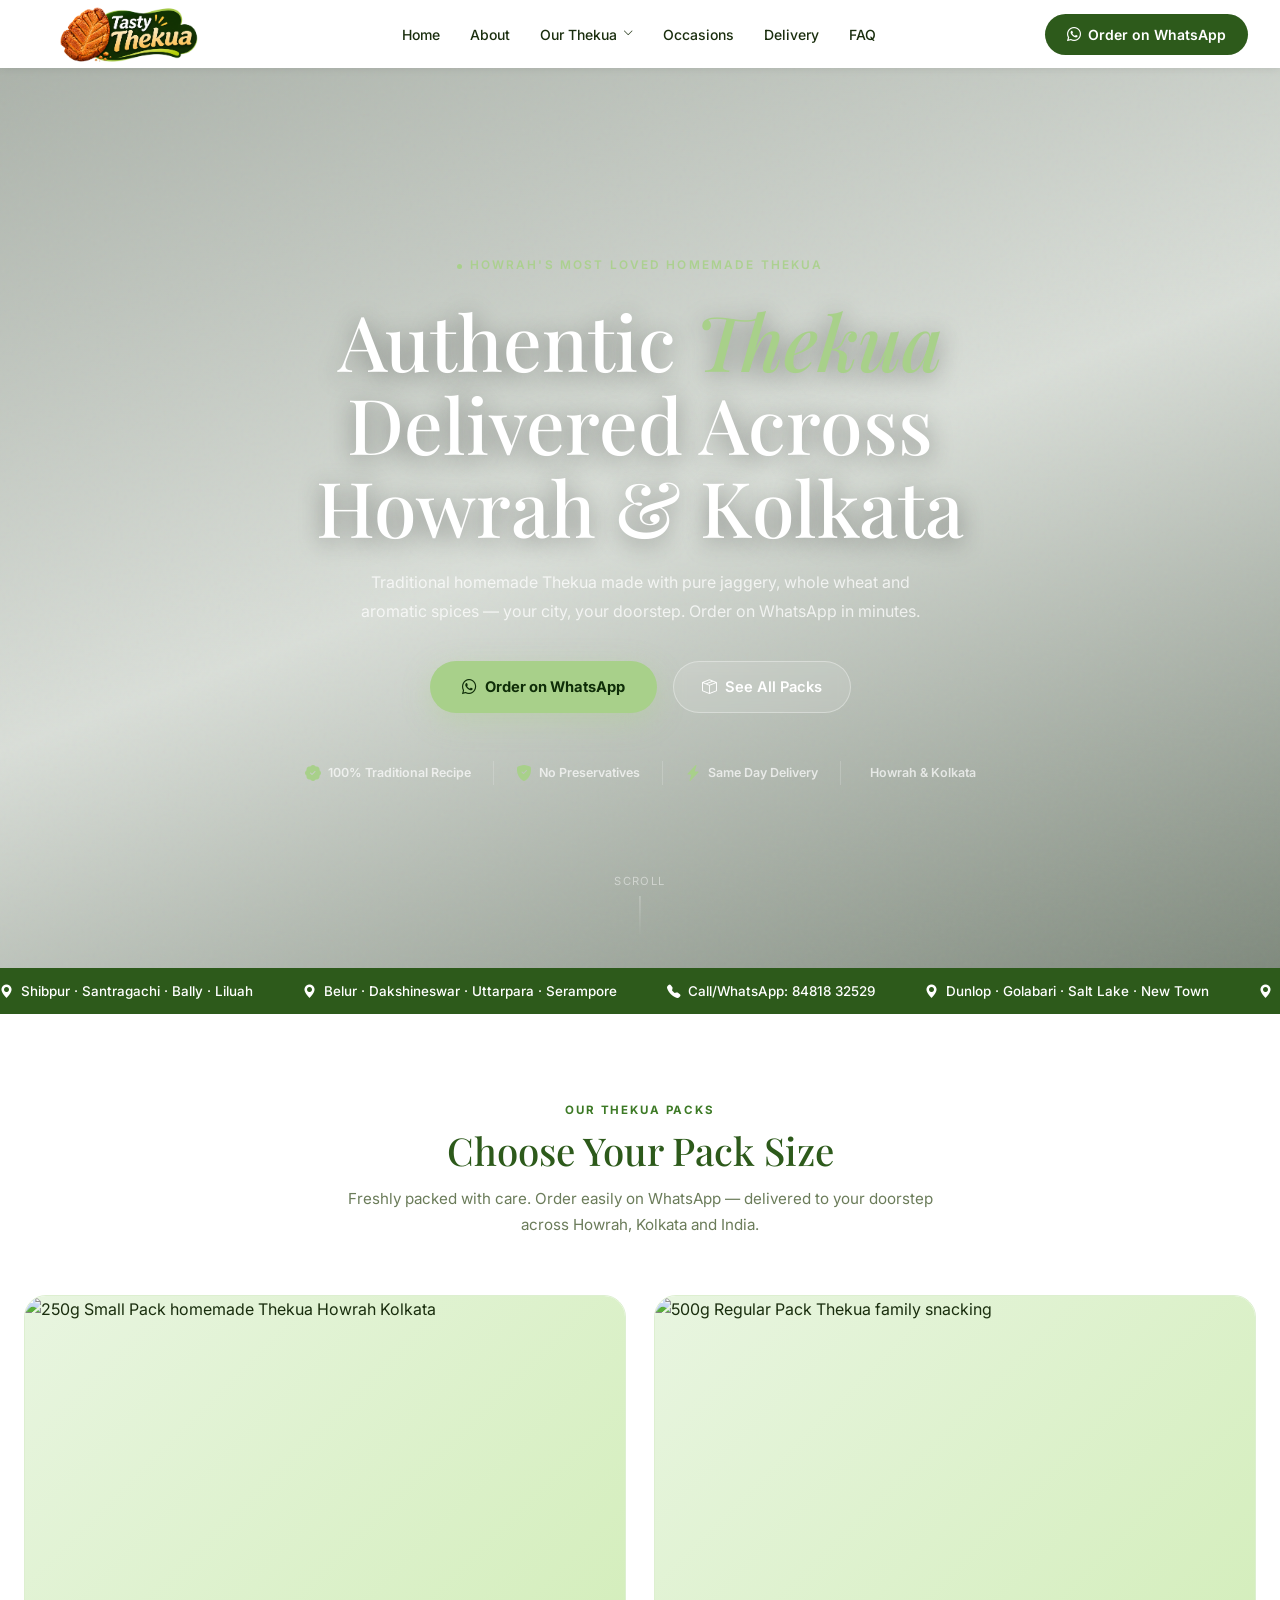
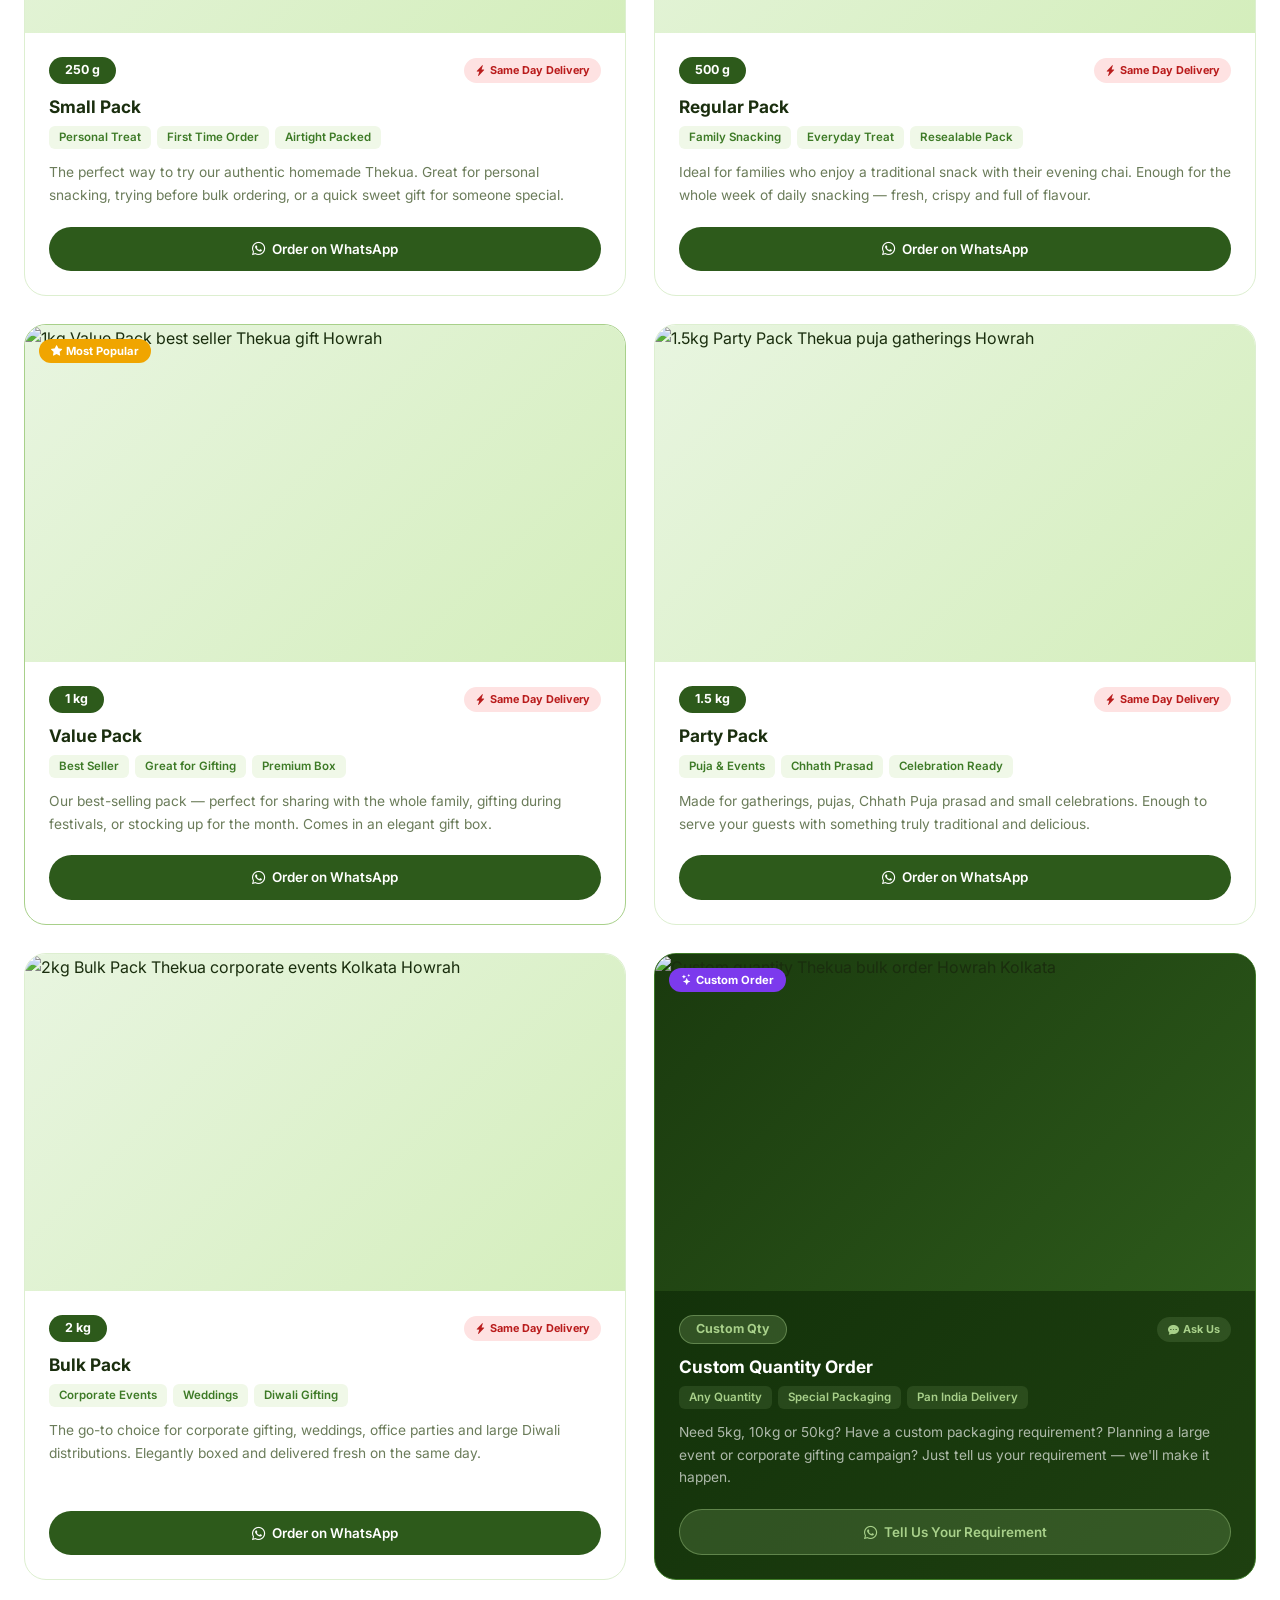
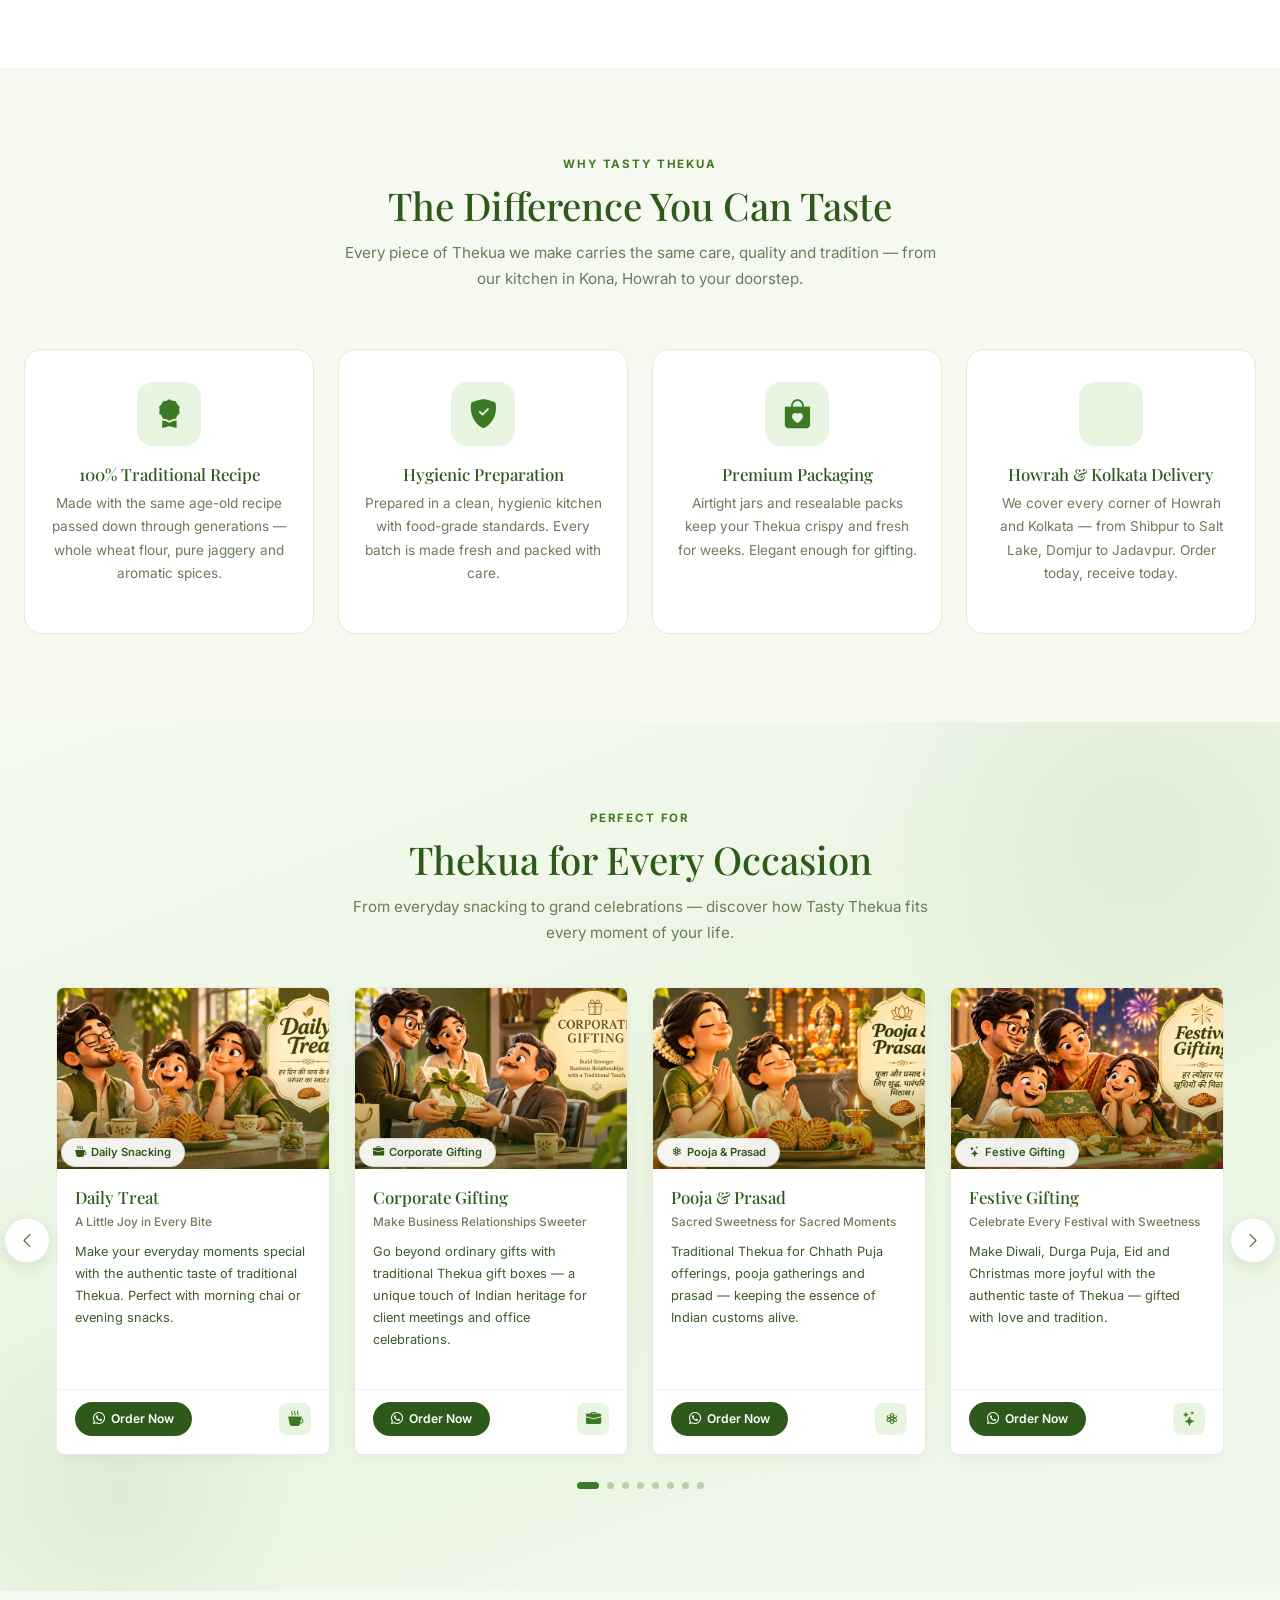
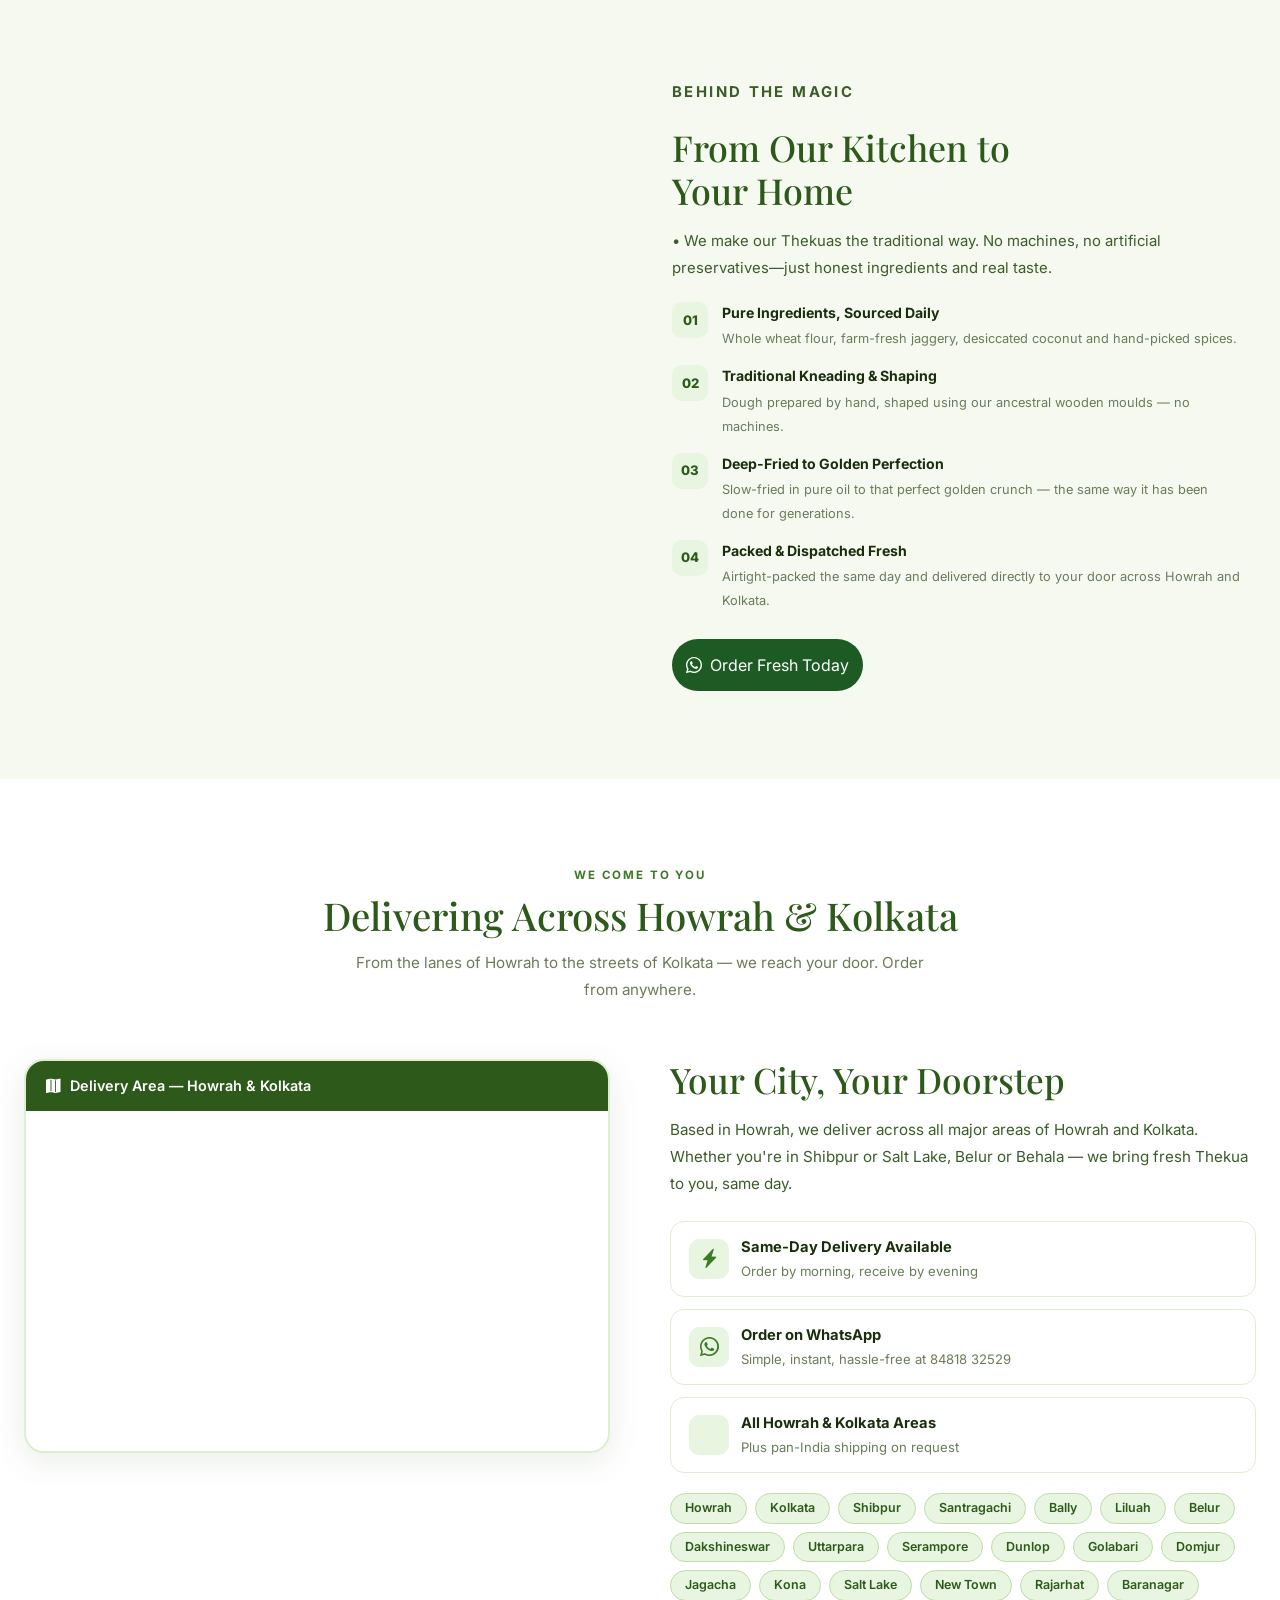
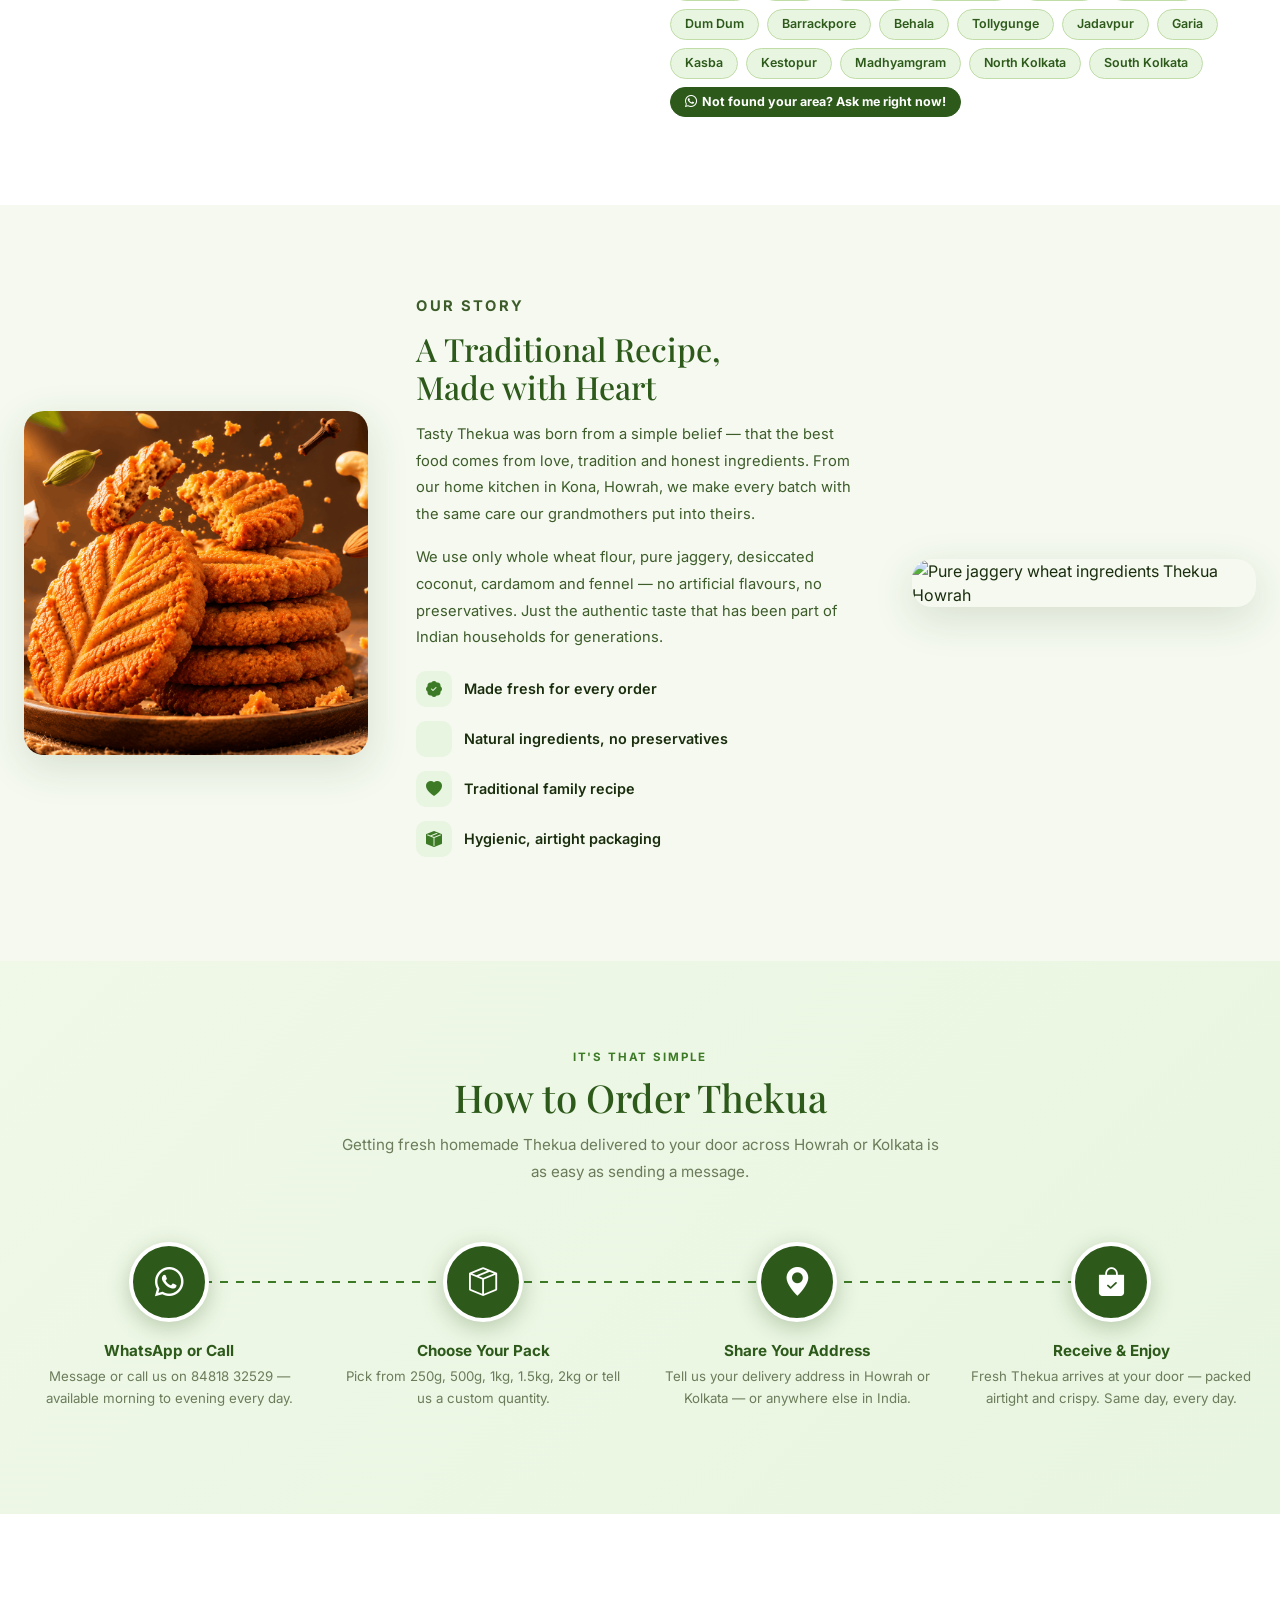
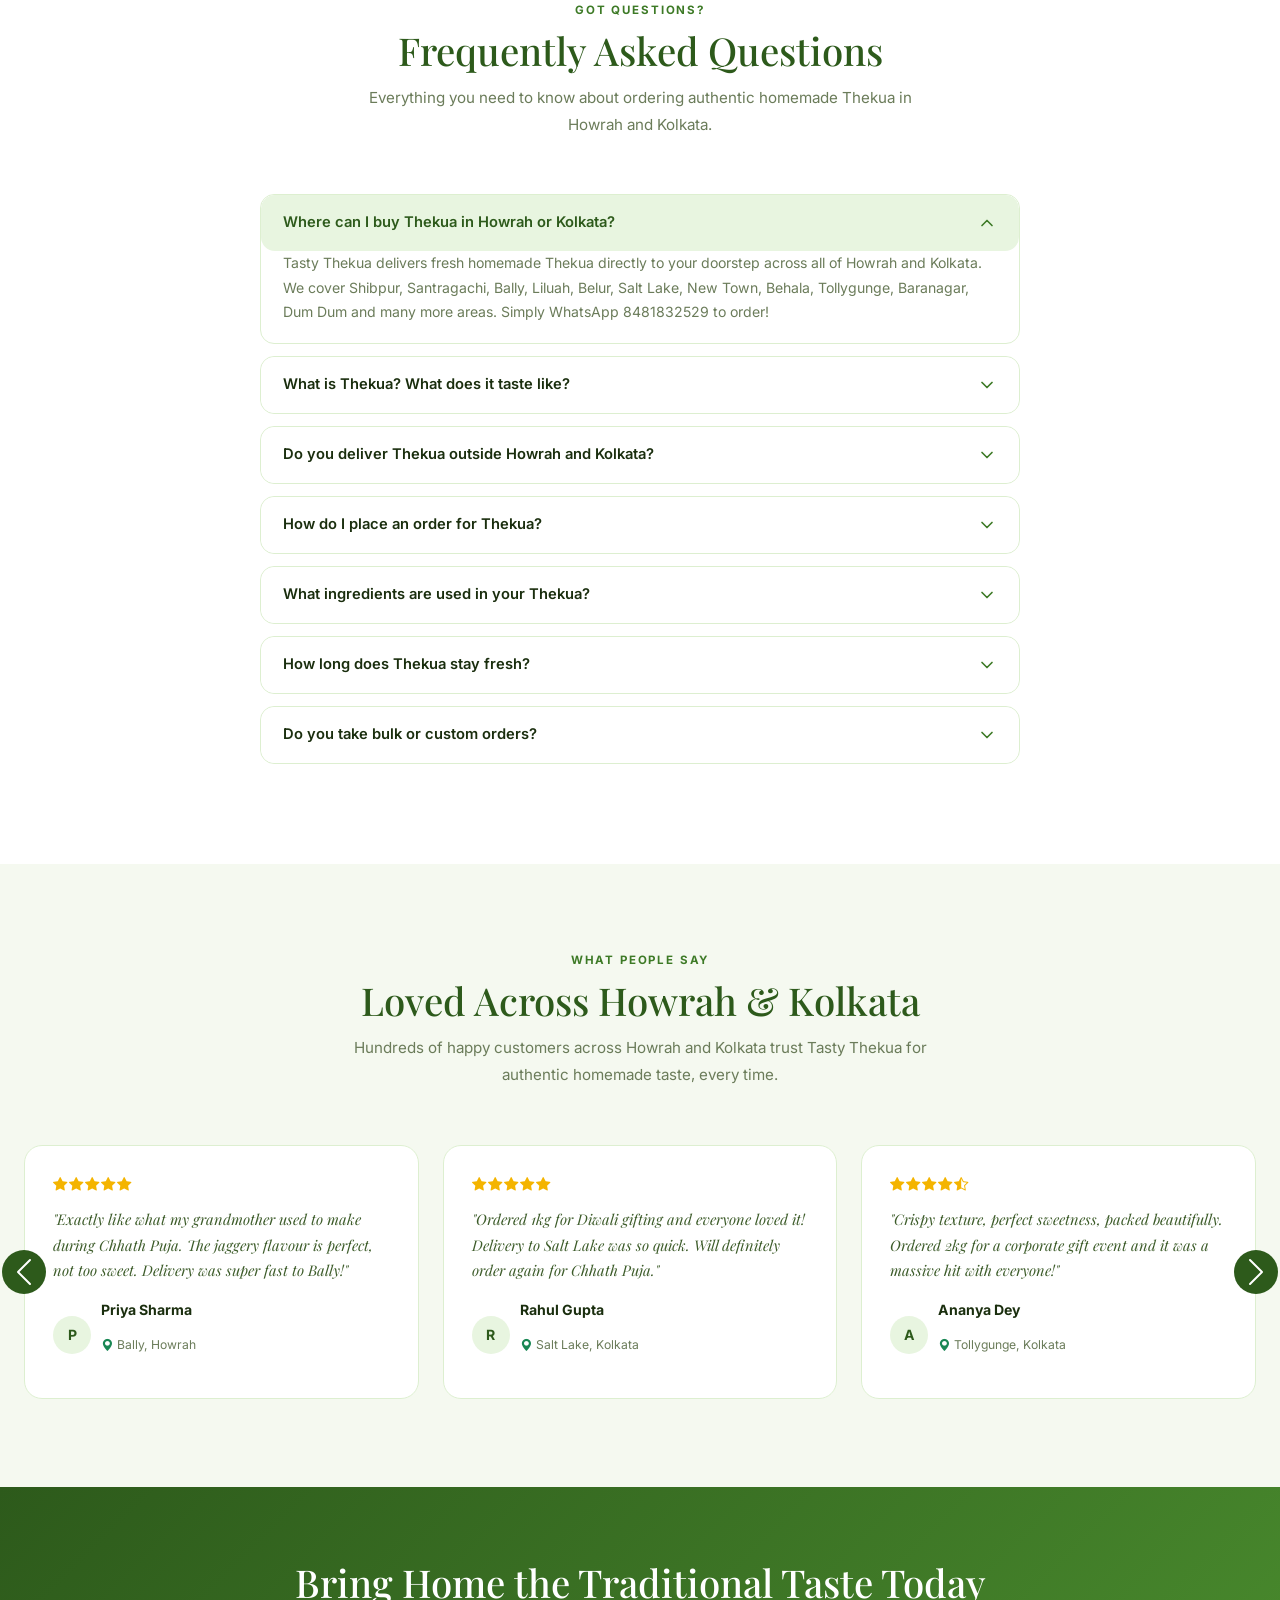
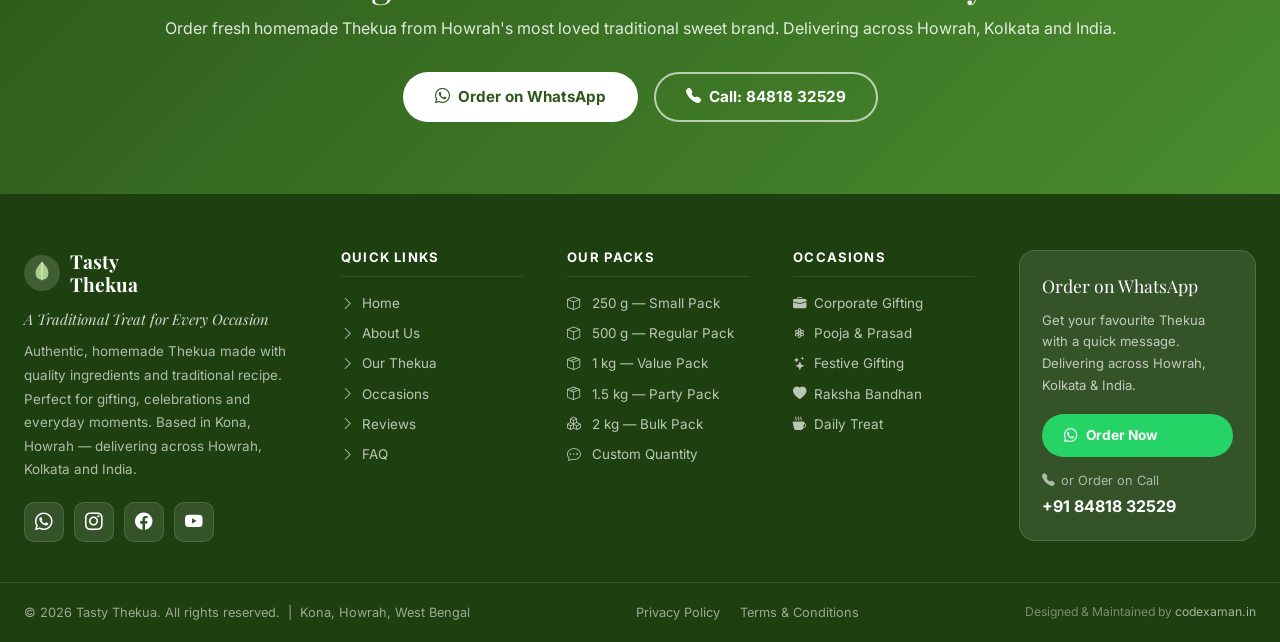
==== commit 0b5d4552: "sf" ====
--- a/home.html
+++ b/home.html
@@ -39,7 +39,7 @@
     <a href="/" class="logo" aria-label="Tasty Thekua Home">
       <!-- <svg width="36" height="36" viewBox="0 0 38 38" fill="none" aria-hidden="true"><circle cx="19" cy="19" r="19" fill="#e8f5e0"/><path d="M19 7C13 13 11 17 13 23C15 27 23 27 25 23C27 17 25 13 19 7Z" fill="#2d5a1b"/><path d="M19 7C19 13 19 19 19 27" stroke="rgba(255,255,255,.5)" stroke-width="1.5"/></svg>
       <div class="logo-text"><span>Tasty</span><span>Thekua</span></div> -->
-      <img src="assets/images/logo.png" alt="" srcset="">
+      <img src="assets/images/logo.png" alt="" srcset="" style="width: 200px;">
     </a>
 
     <div class="nav-center">
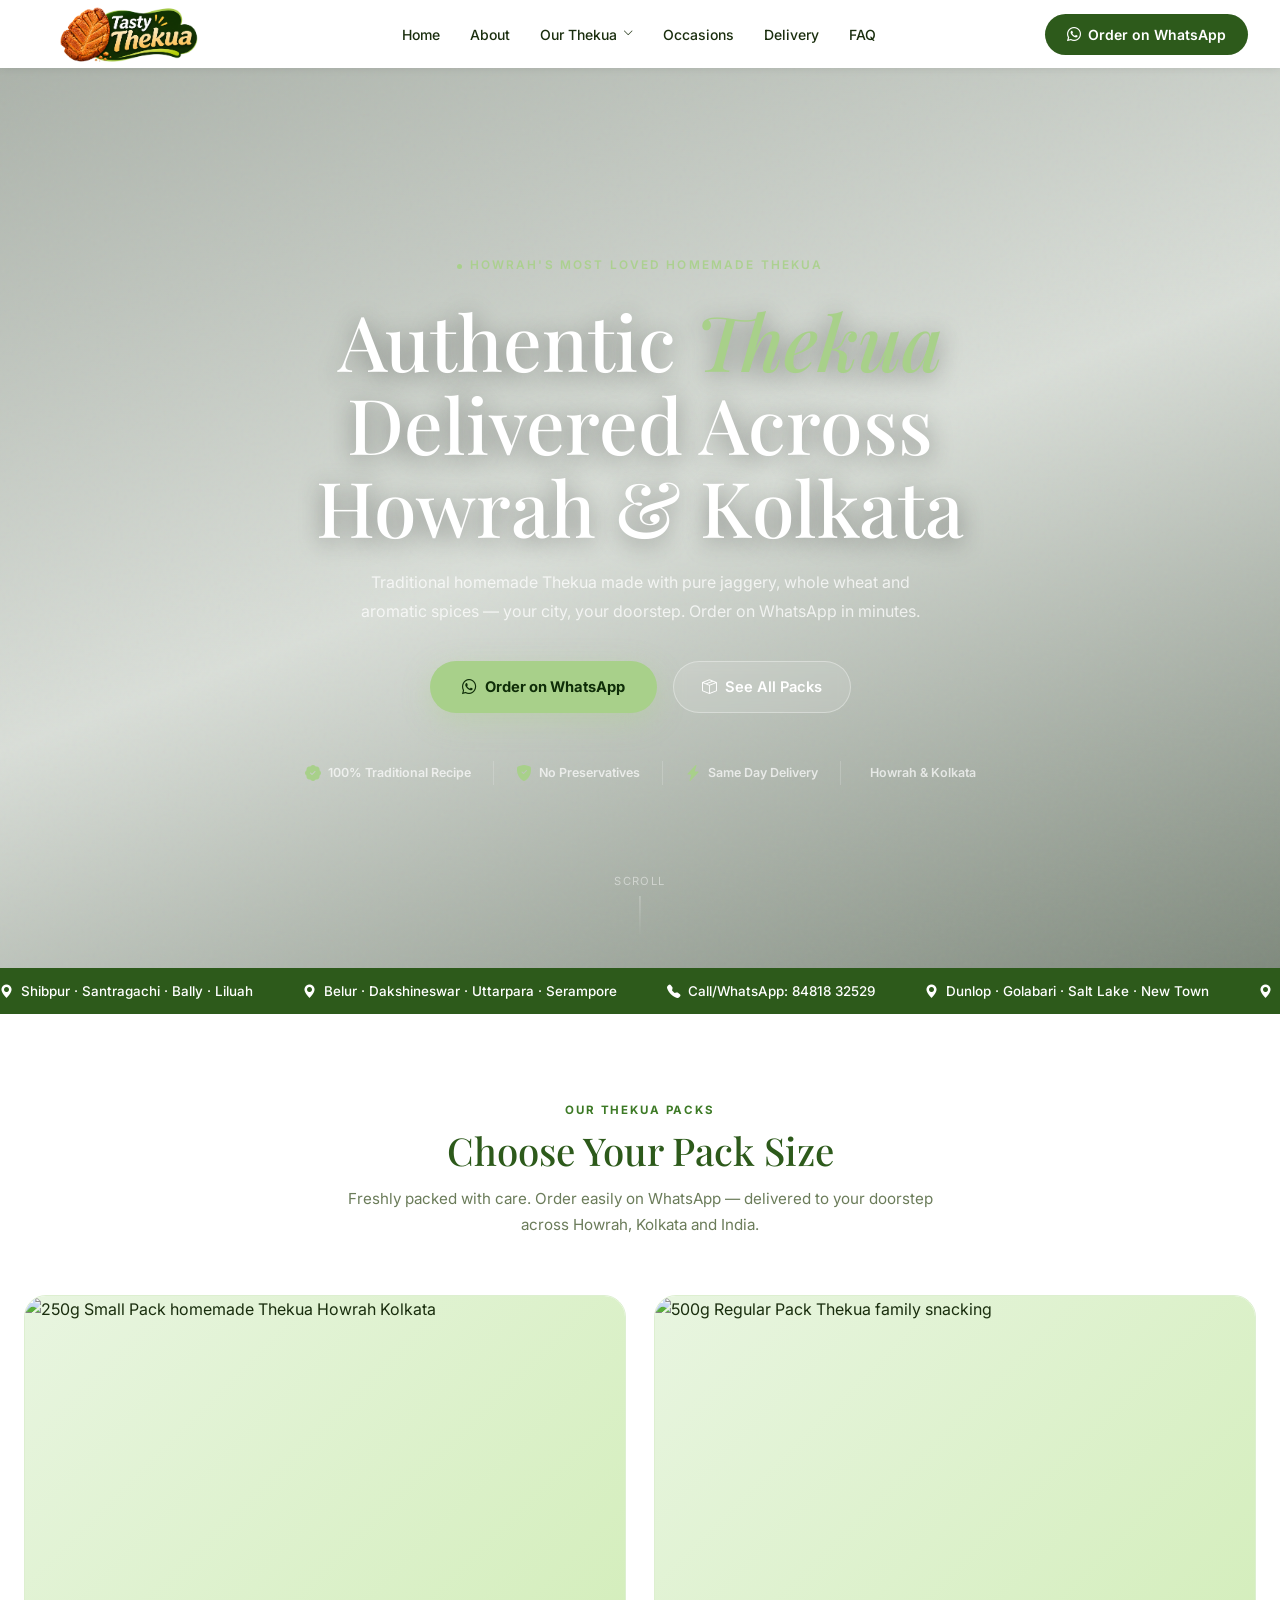
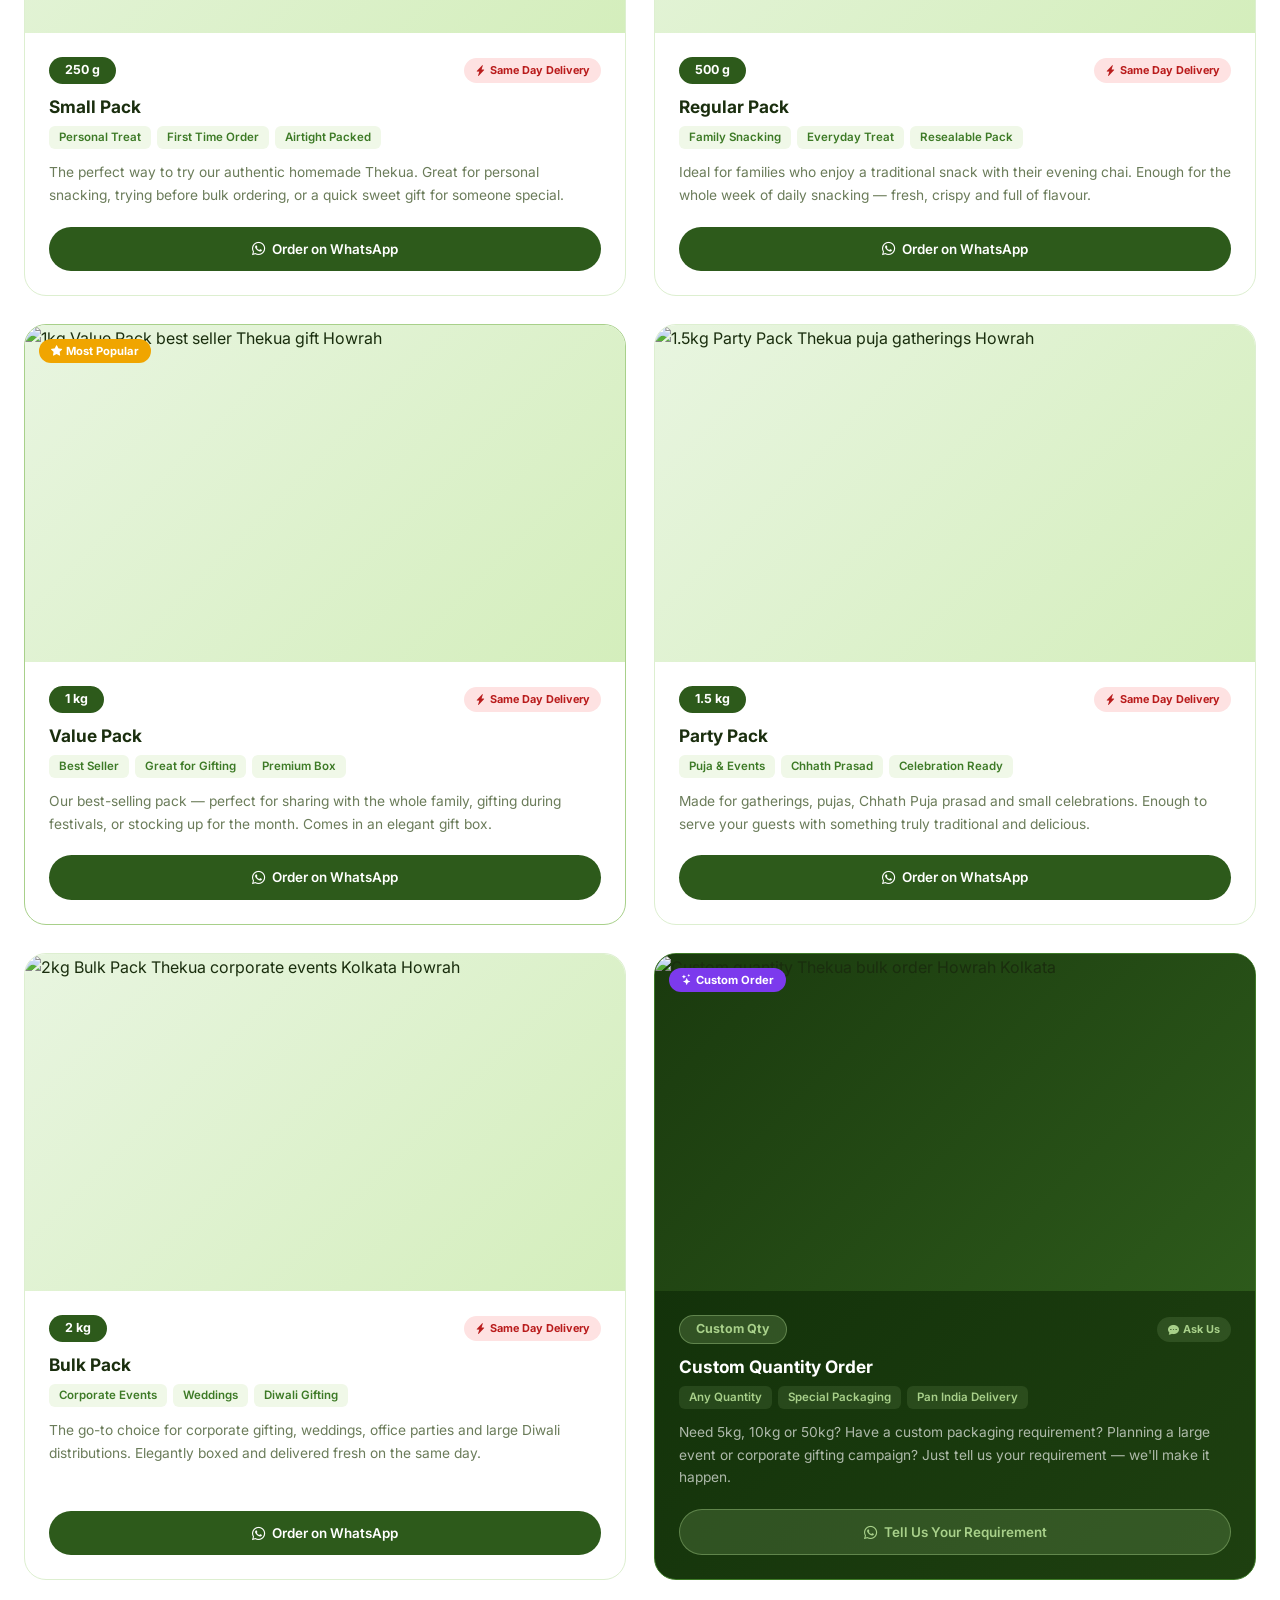
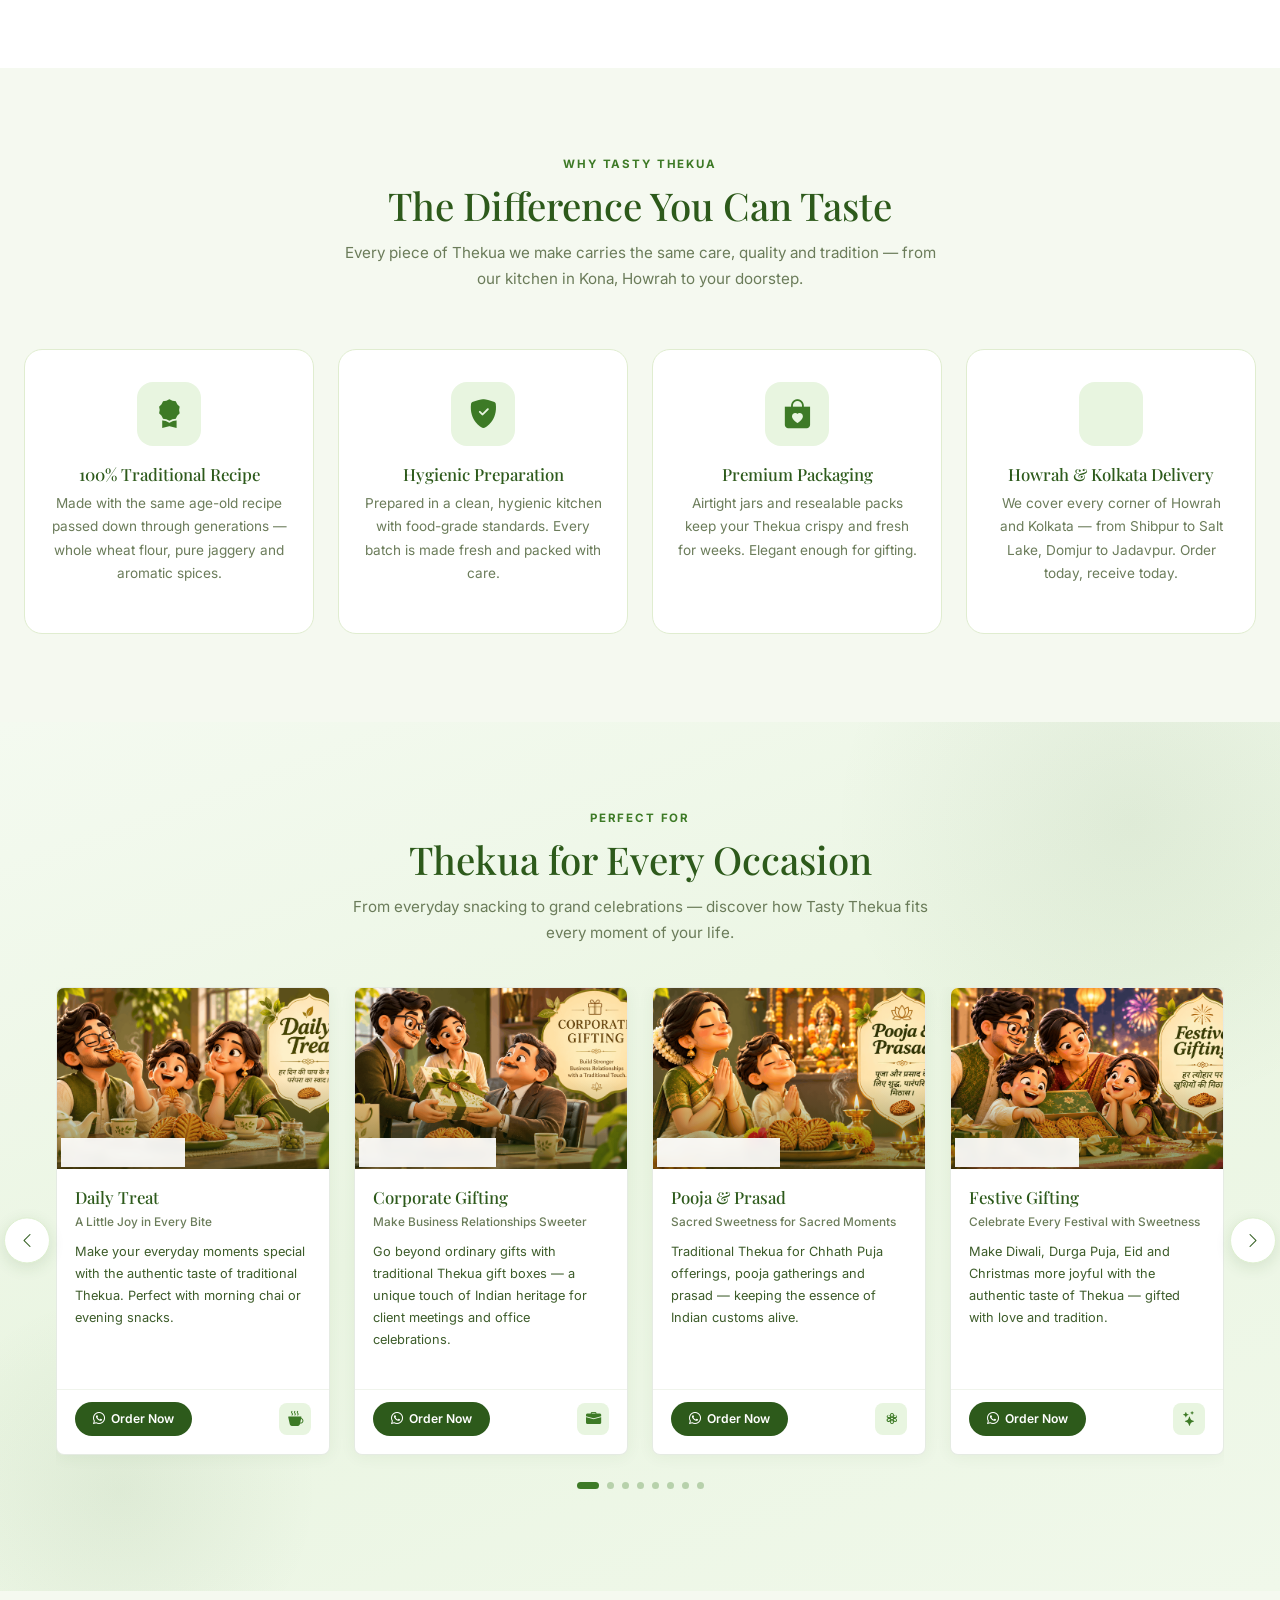
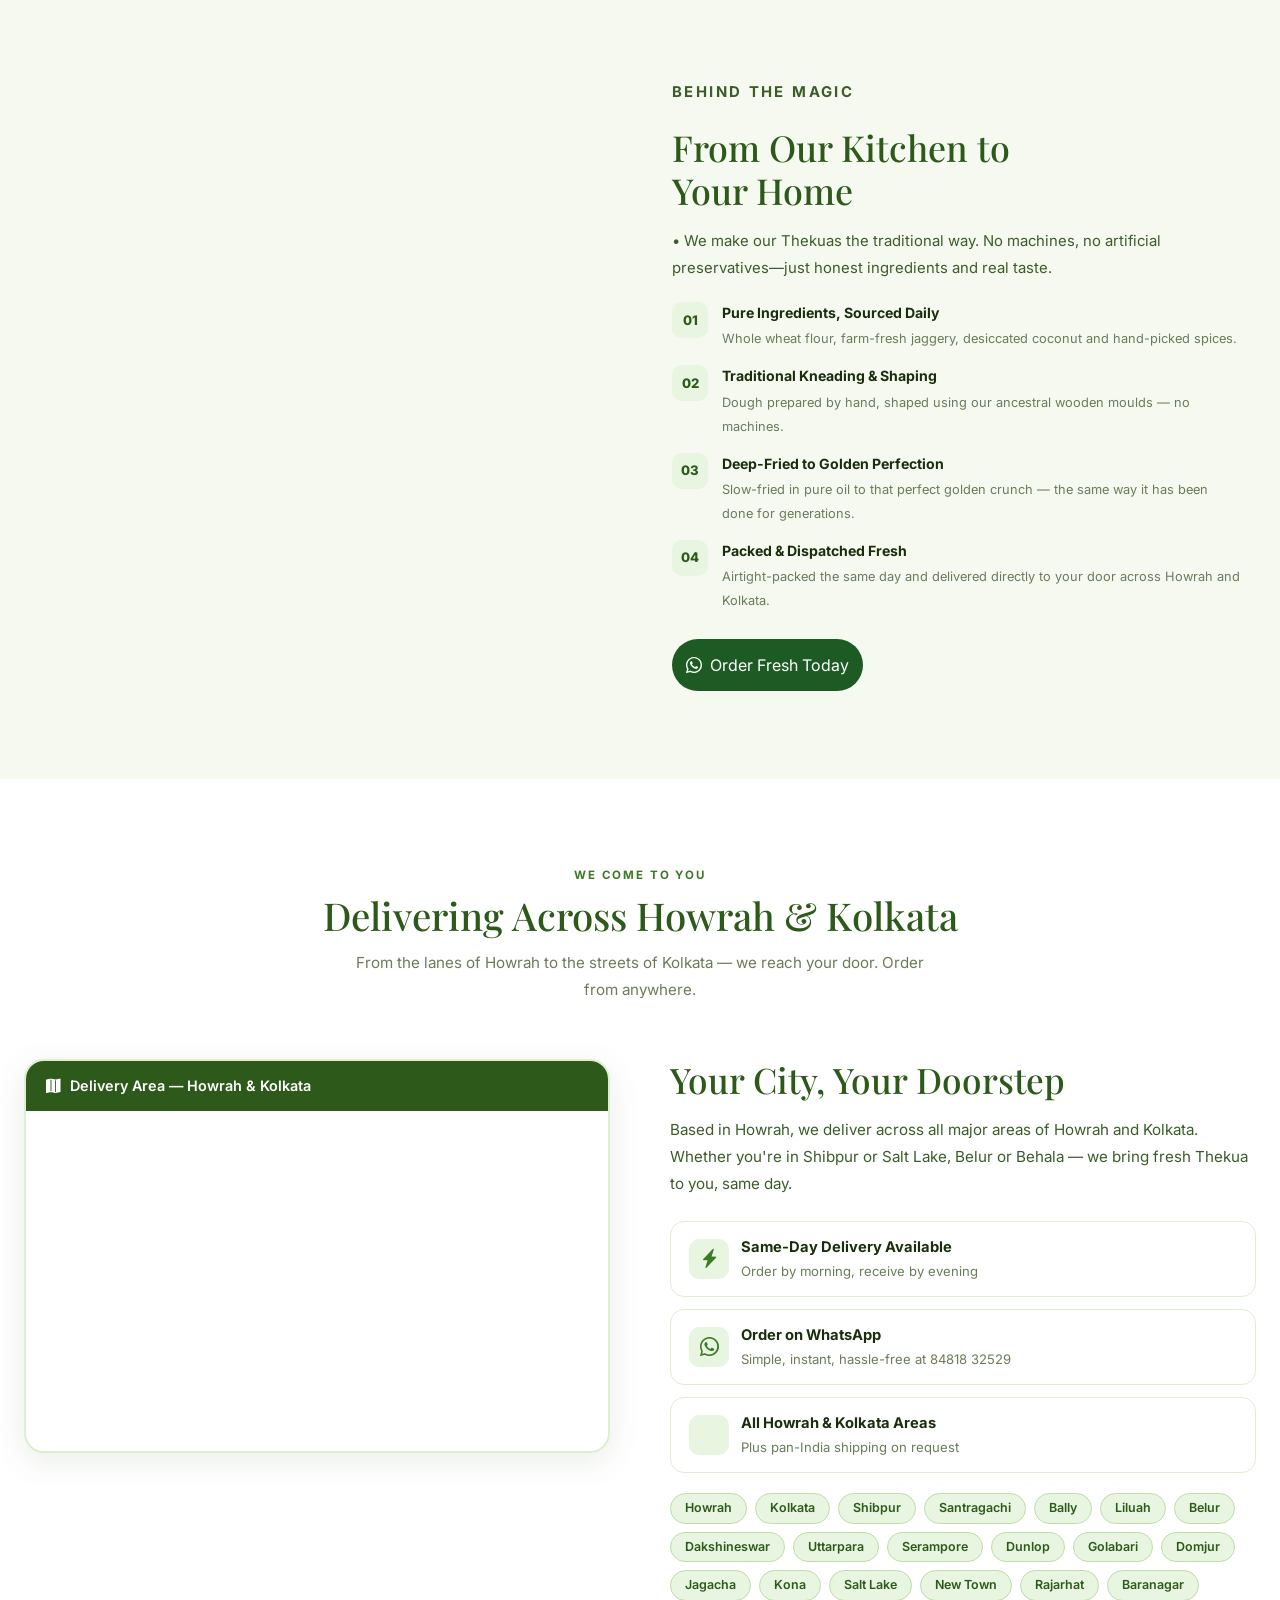
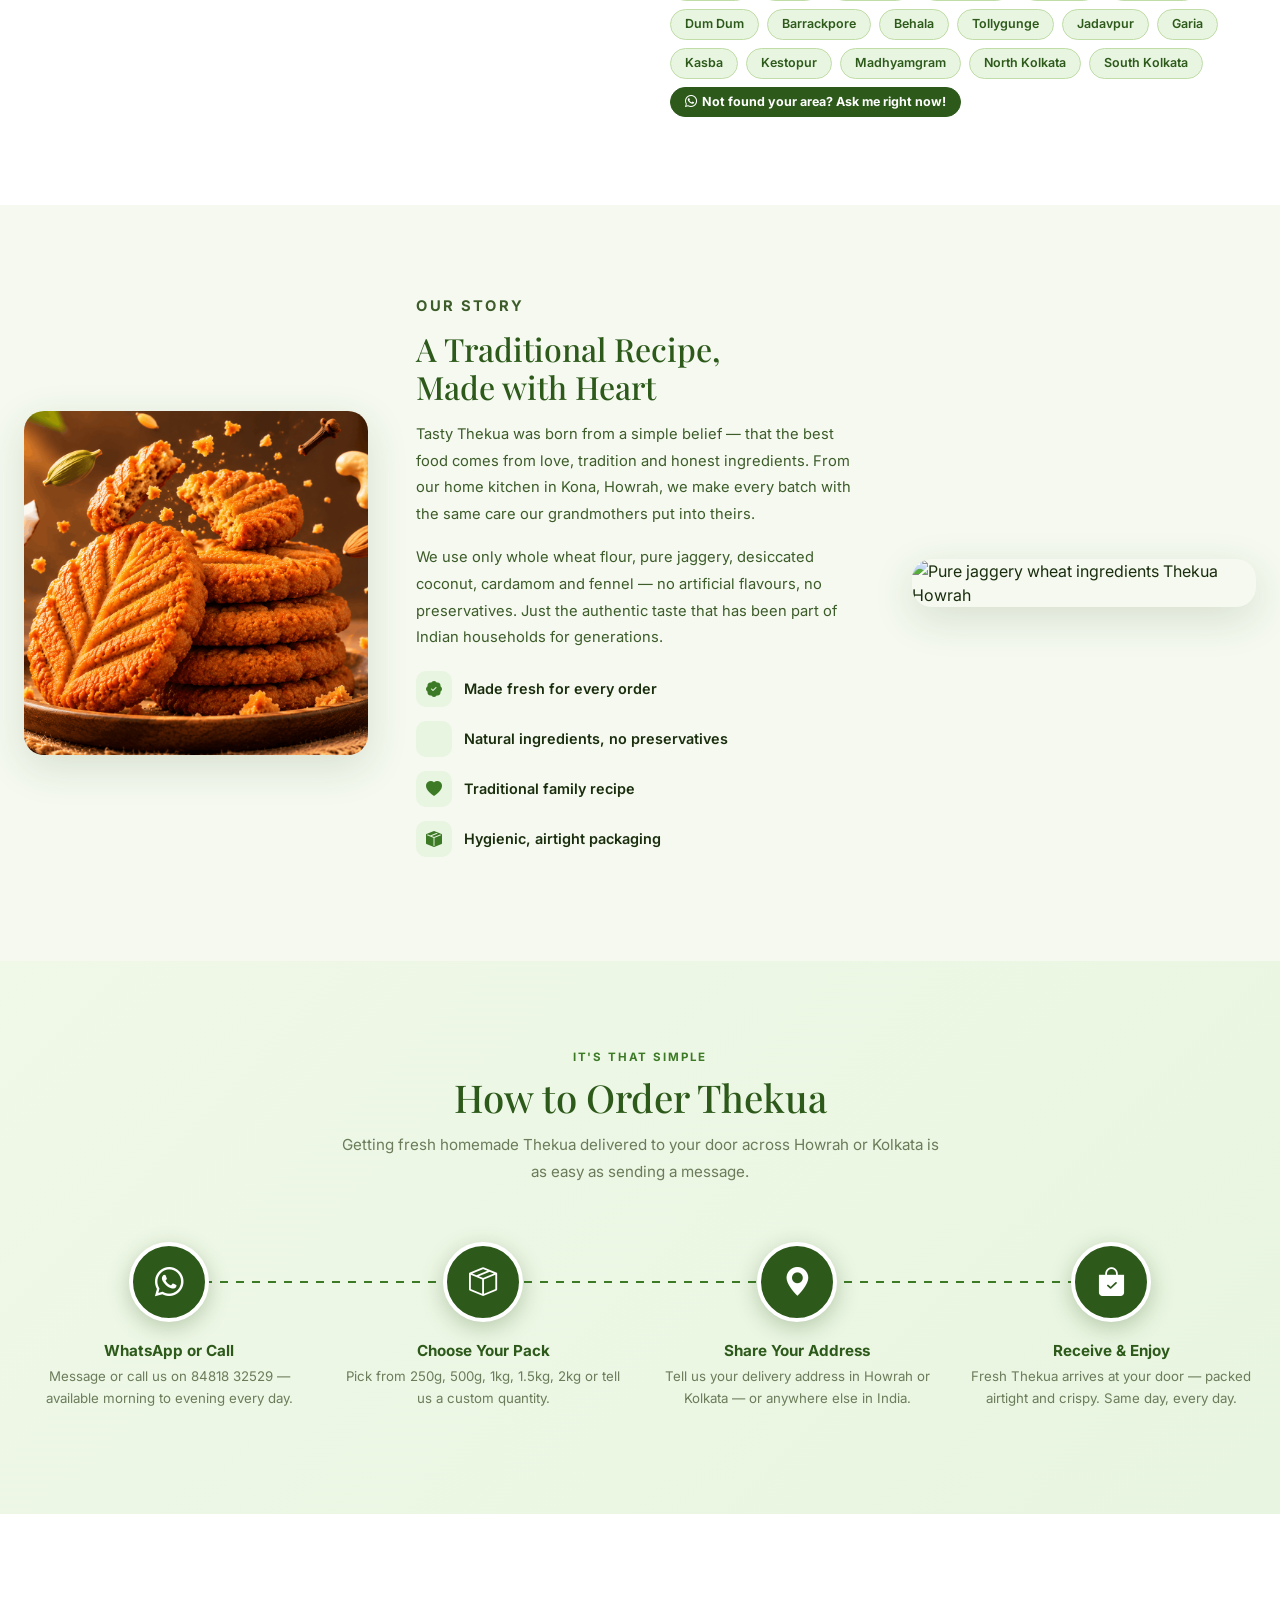
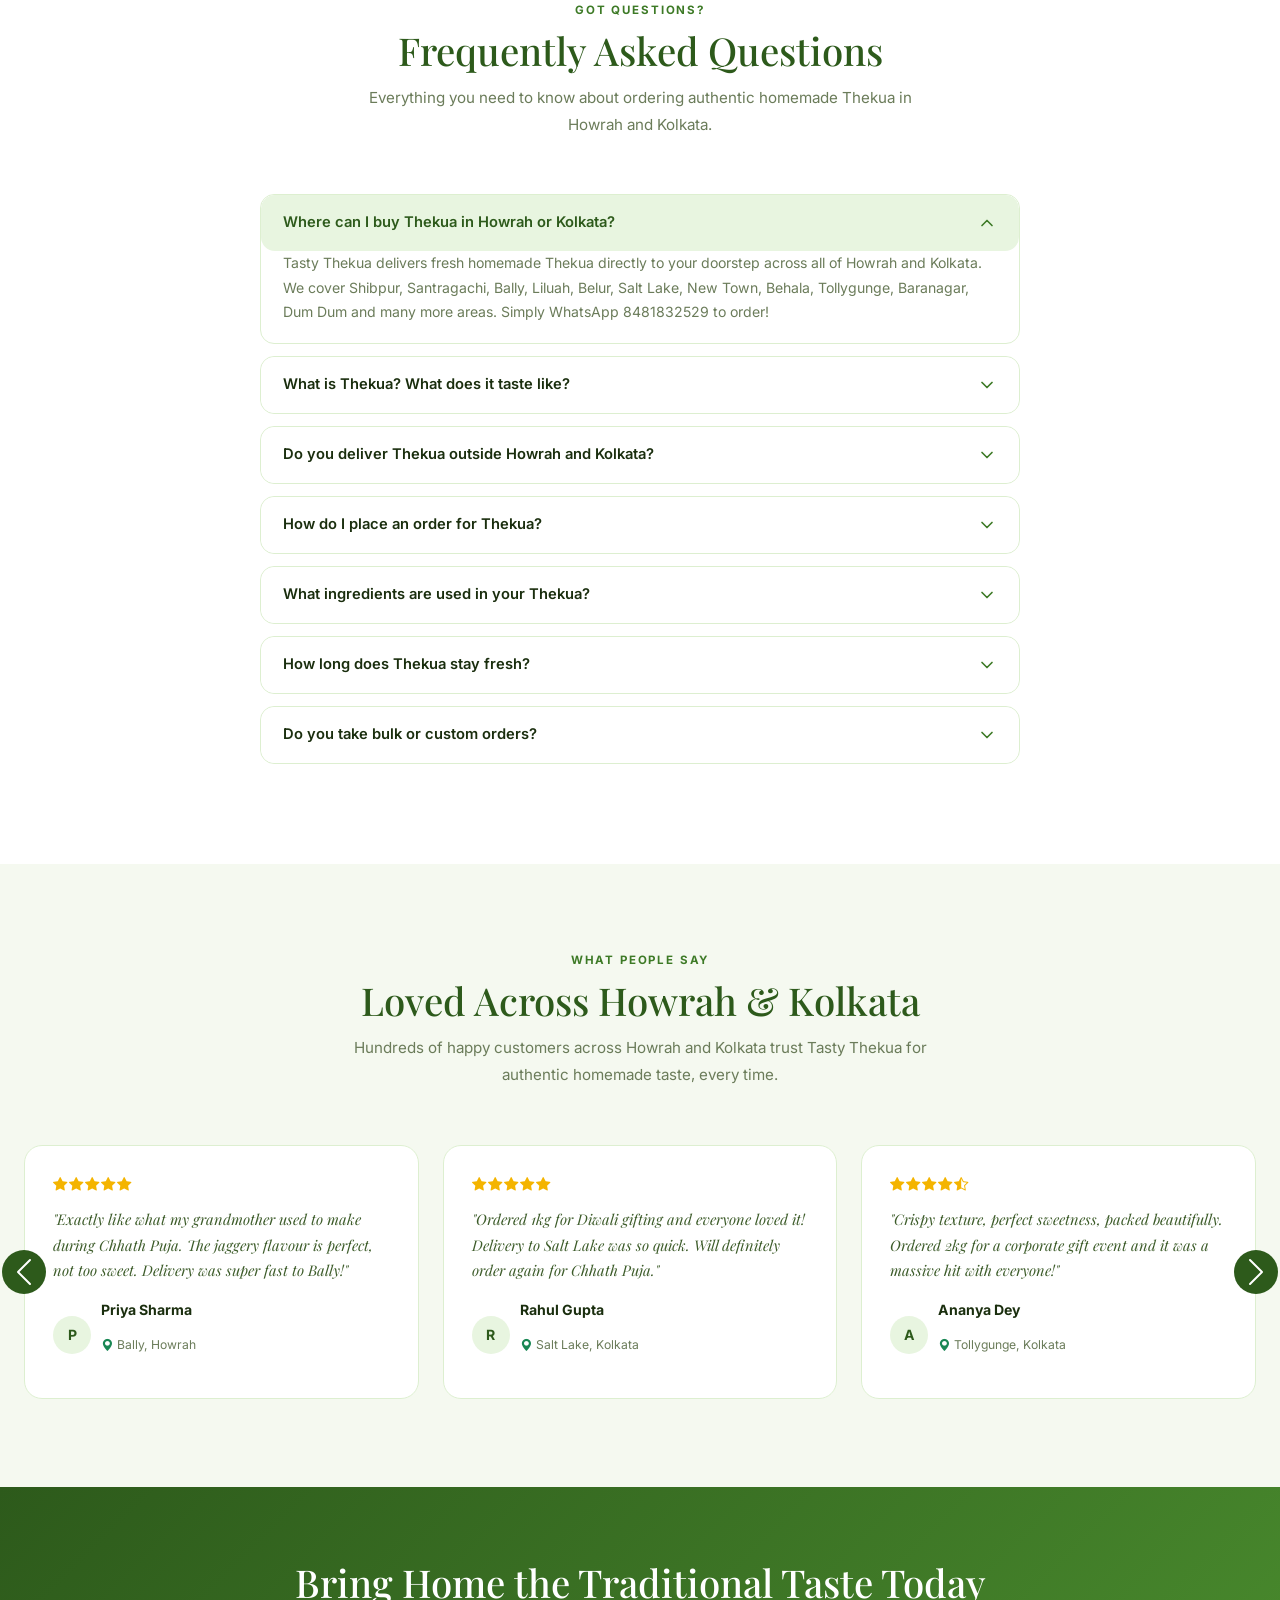
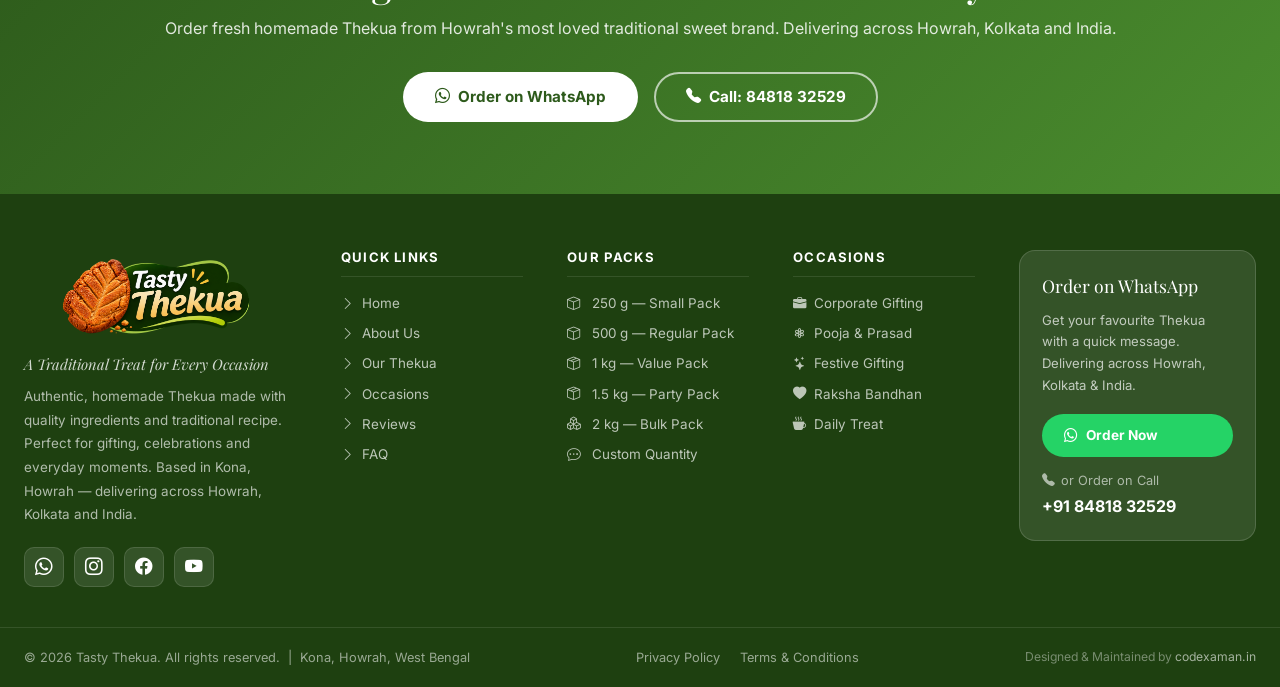
==== commit f3eae2c0: "sdf" ====
--- a/home.html
+++ b/home.html
@@ -561,8 +561,7 @@
   <div class="footer-main">
     <div>
       <div class="footer-brand-logo">
-        <svg width="36" height="36" viewBox="0 0 38 38" fill="none" aria-hidden="true"><circle cx="19" cy="19" r="19" fill="rgba(255,255,255,.15)"/><path d="M19 7C13 13 11 17 13 23C15 27 23 27 25 23C27 17 25 13 19 7Z" fill="#a8d08a"/><path d="M19 7C19 13 19 19 19 27" stroke="rgba(255,255,255,.5)" stroke-width="1.5"/></svg>
-        <div class="footer-brand-logo-text"><span>Tasty</span><span>Thekua</span></div>
+       <img src="assets/images/logo.png" alt="" srcset="">
       </div>
       <p class="footer-tagline">A Traditional Treat for Every Occasion</p>
       <p class="footer-desc">Authentic, homemade Thekua made with quality ingredients and traditional recipe. Perfect for gifting, celebrations and everyday moments. Based in Kona, Howrah — delivering across Howrah, Kolkata and India.</p>
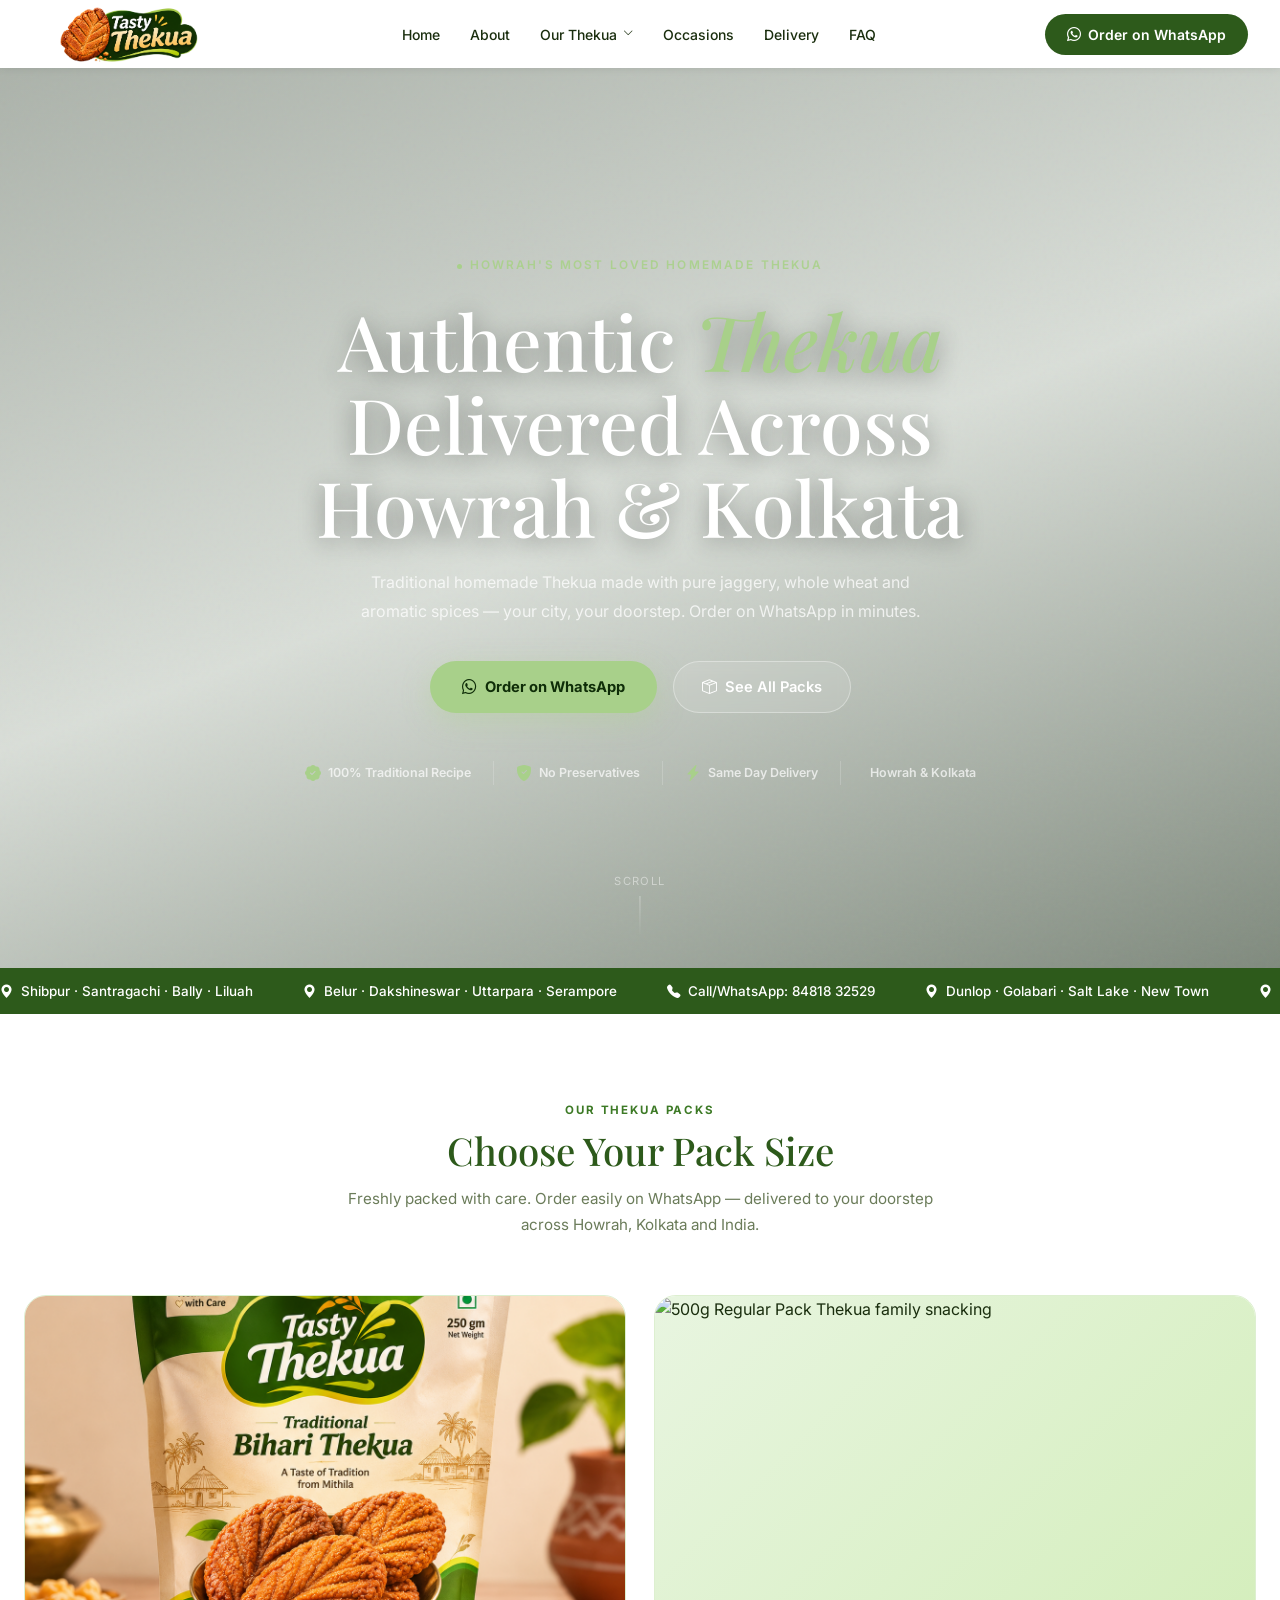
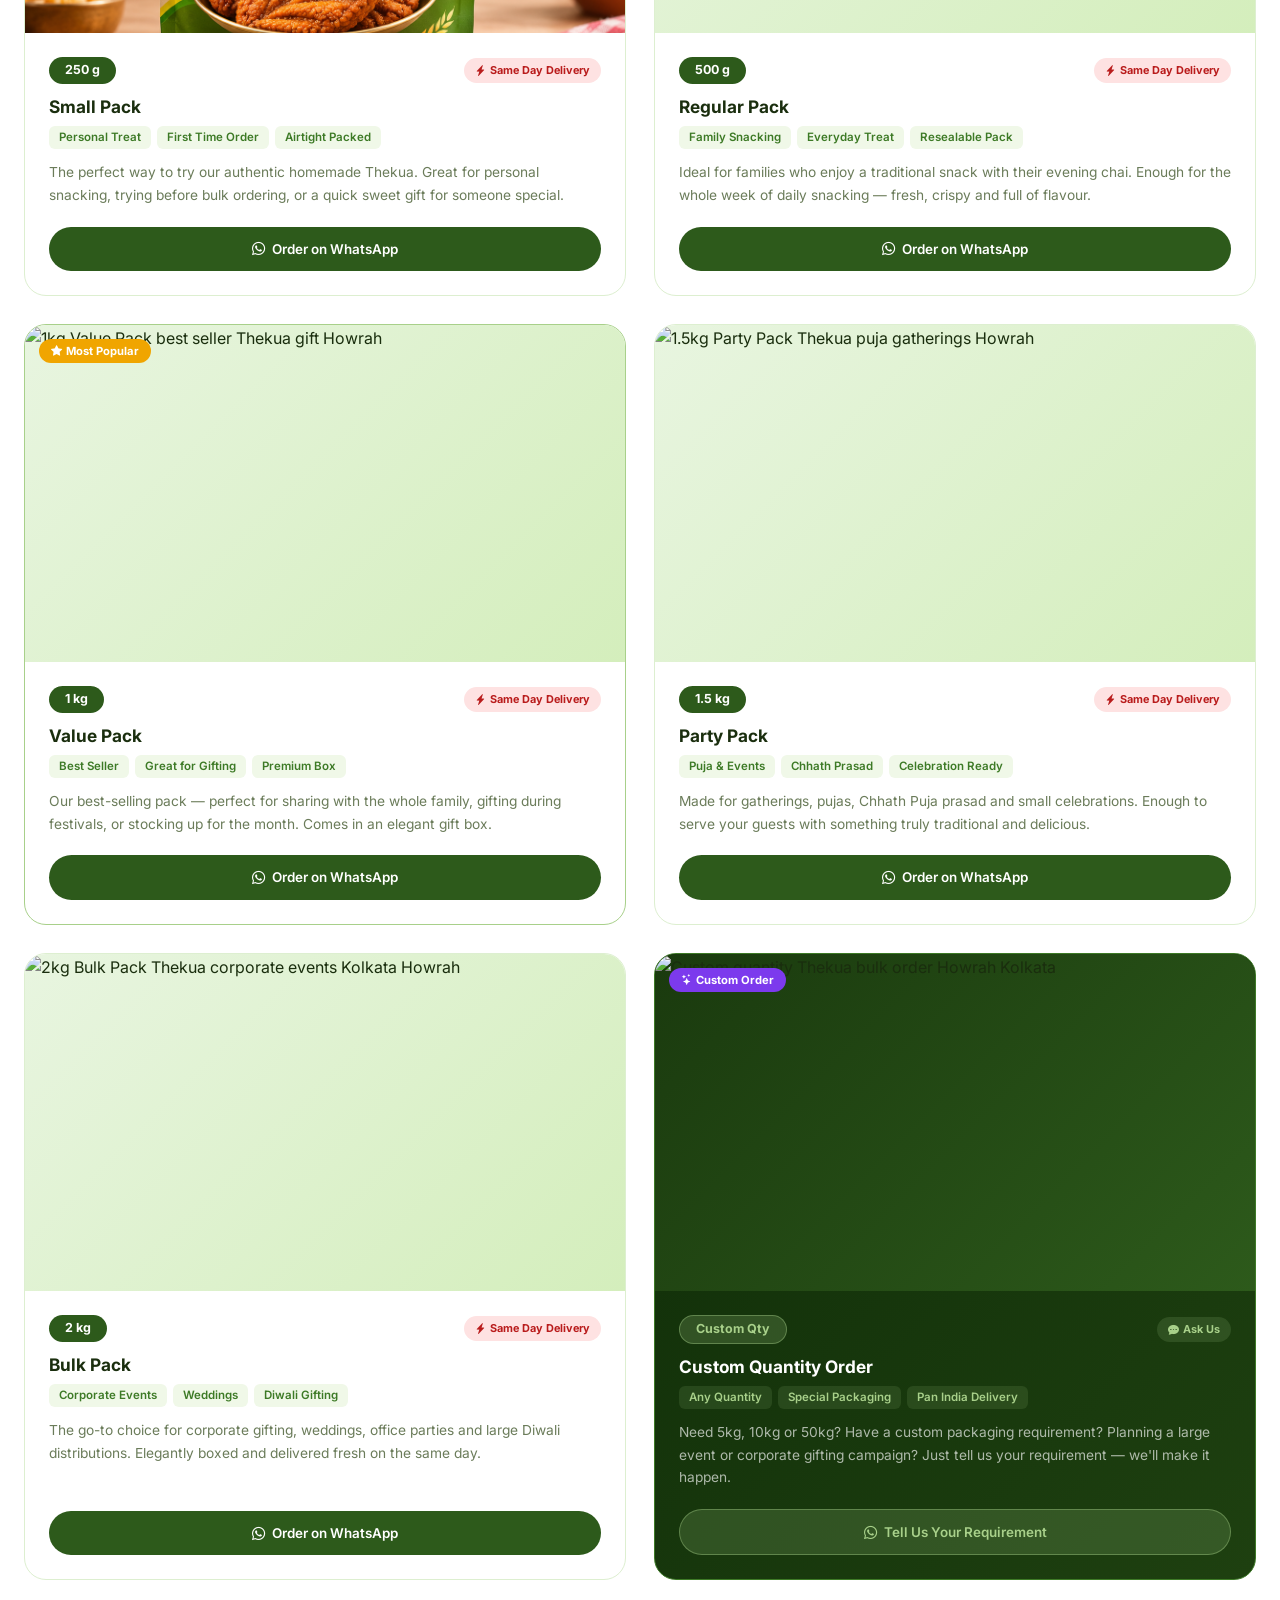
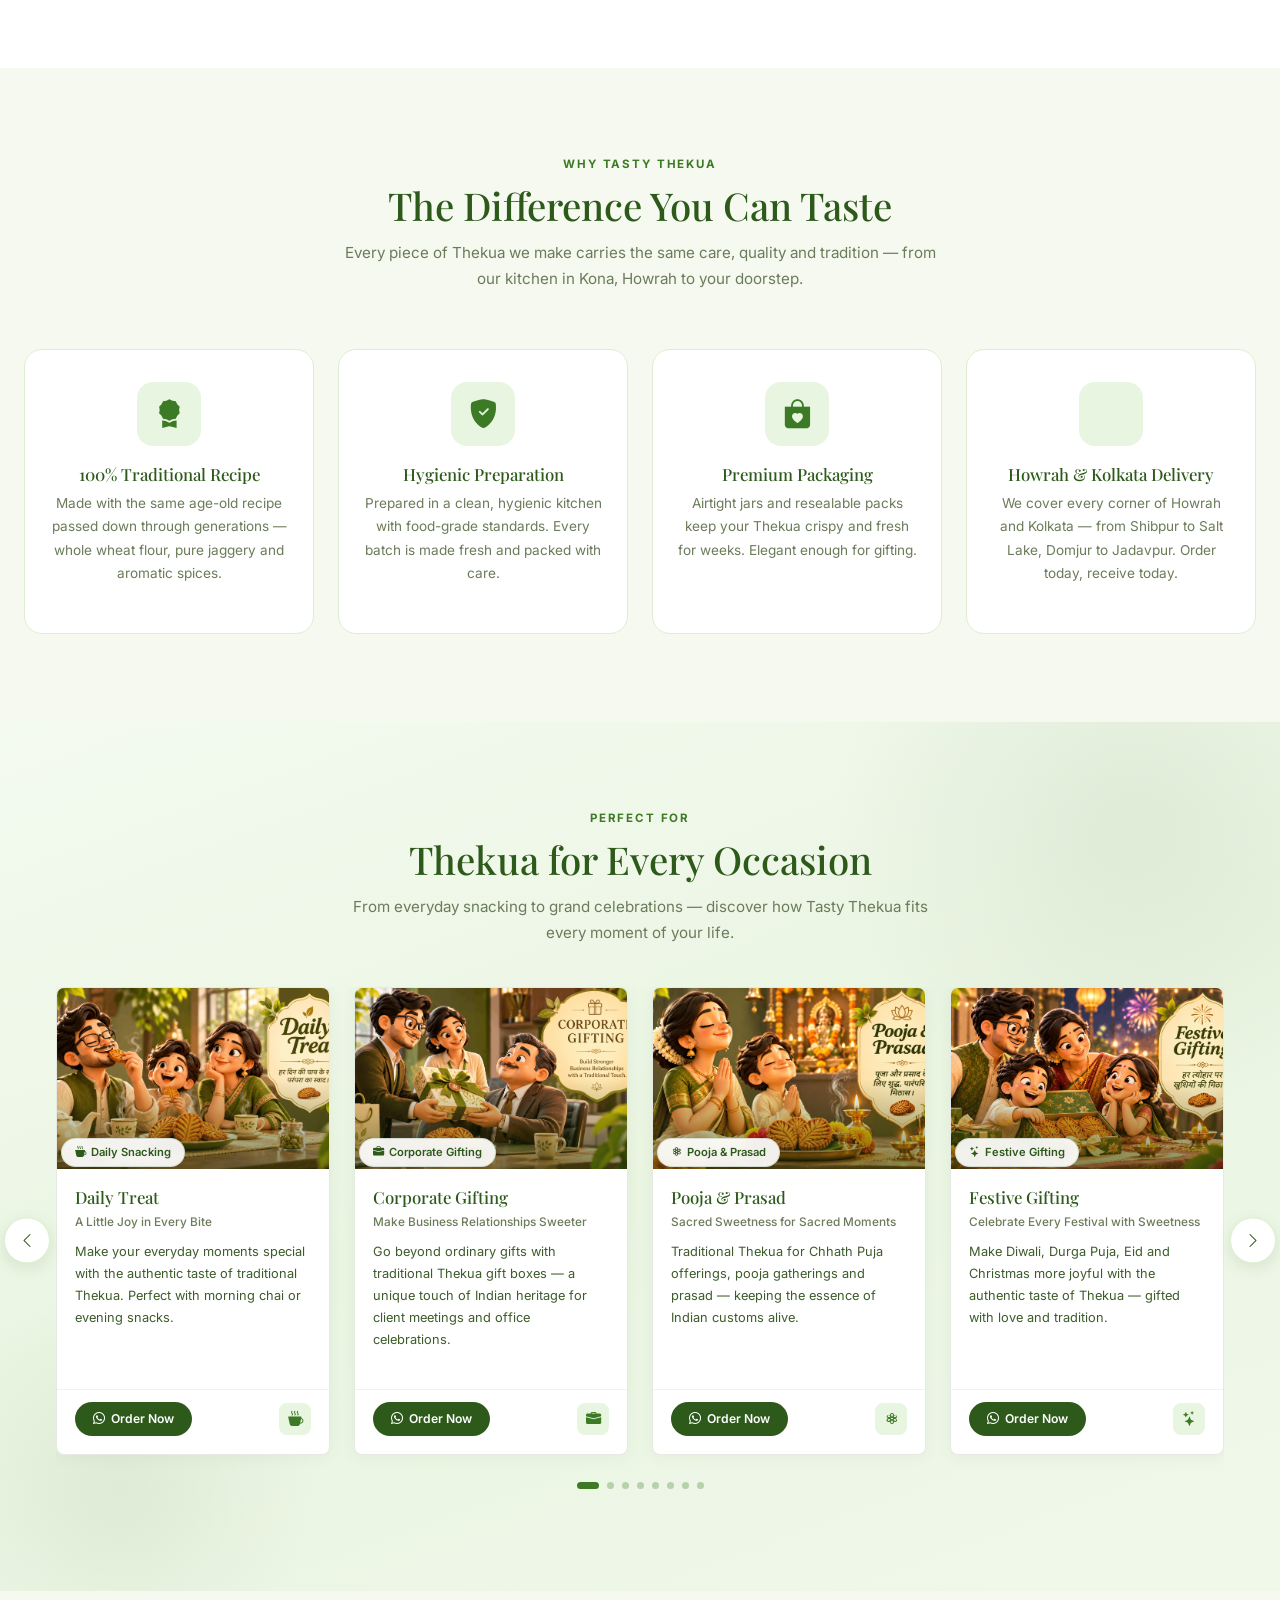
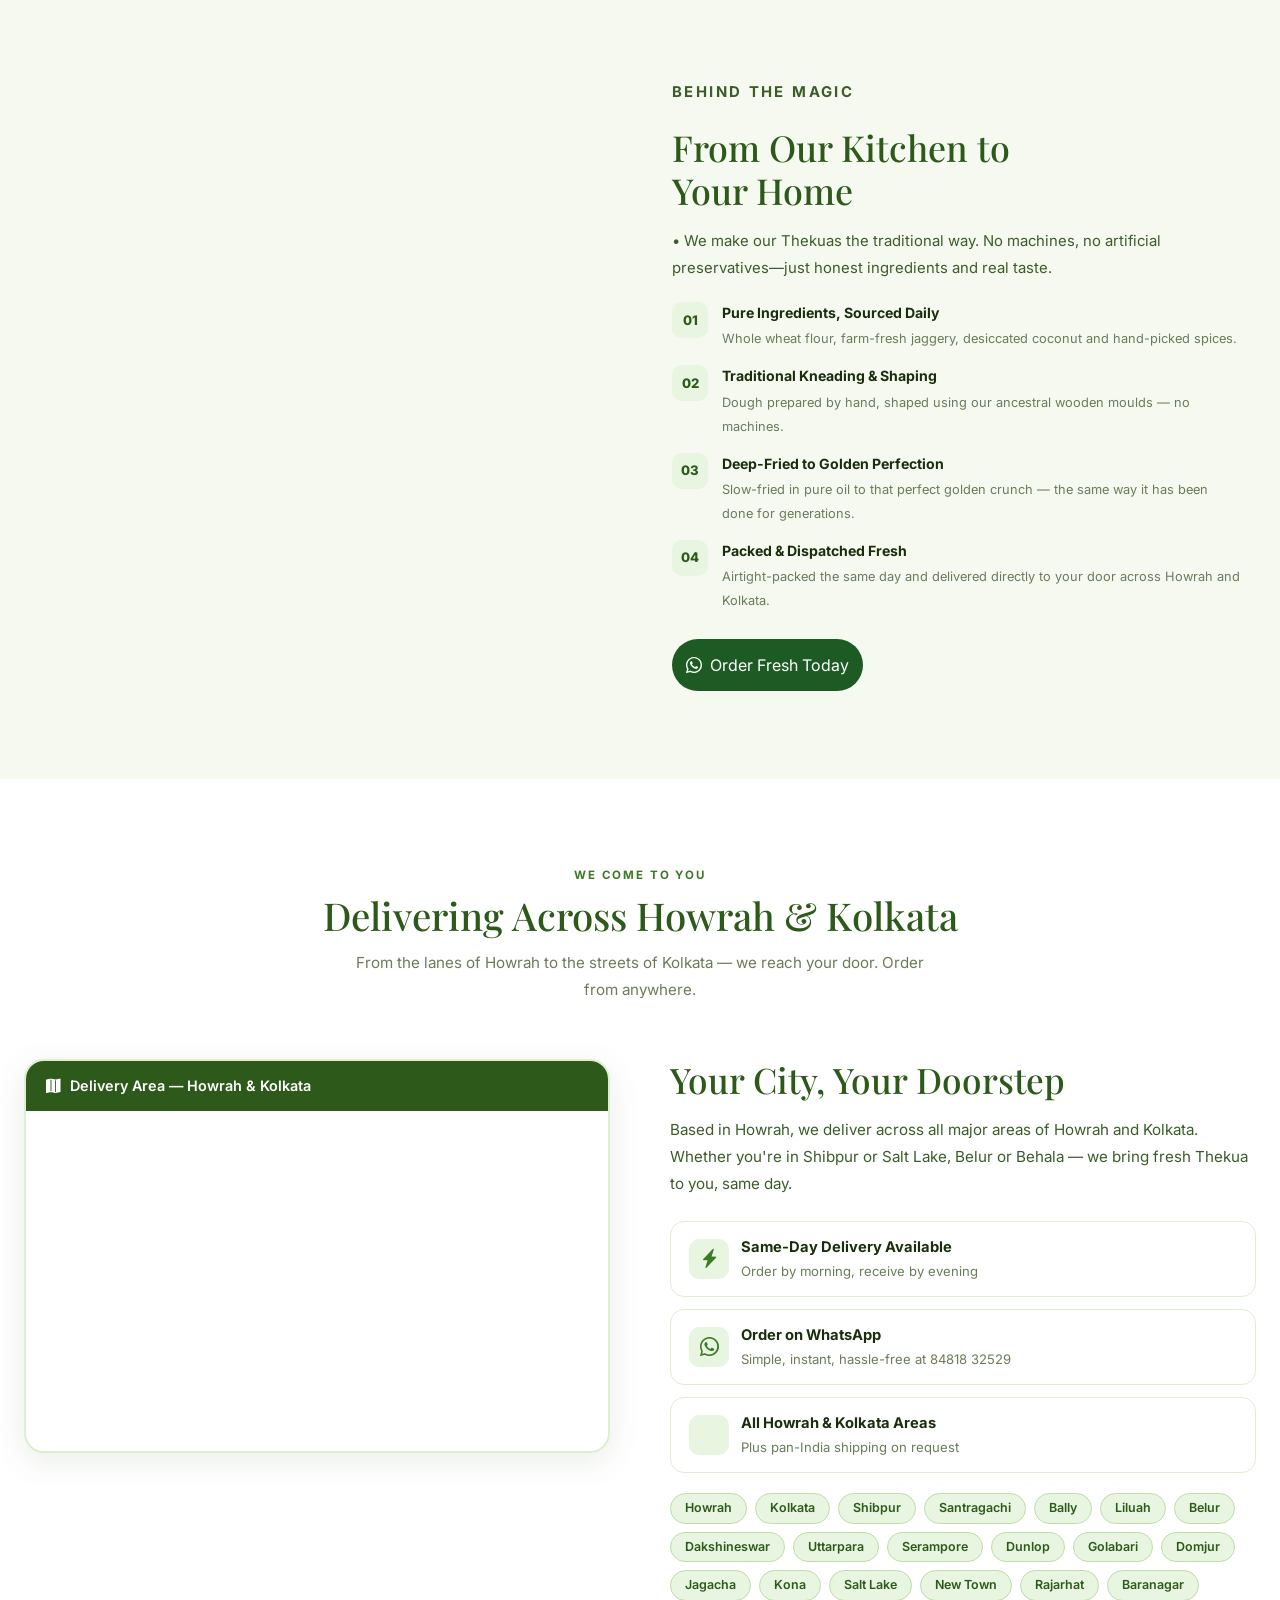
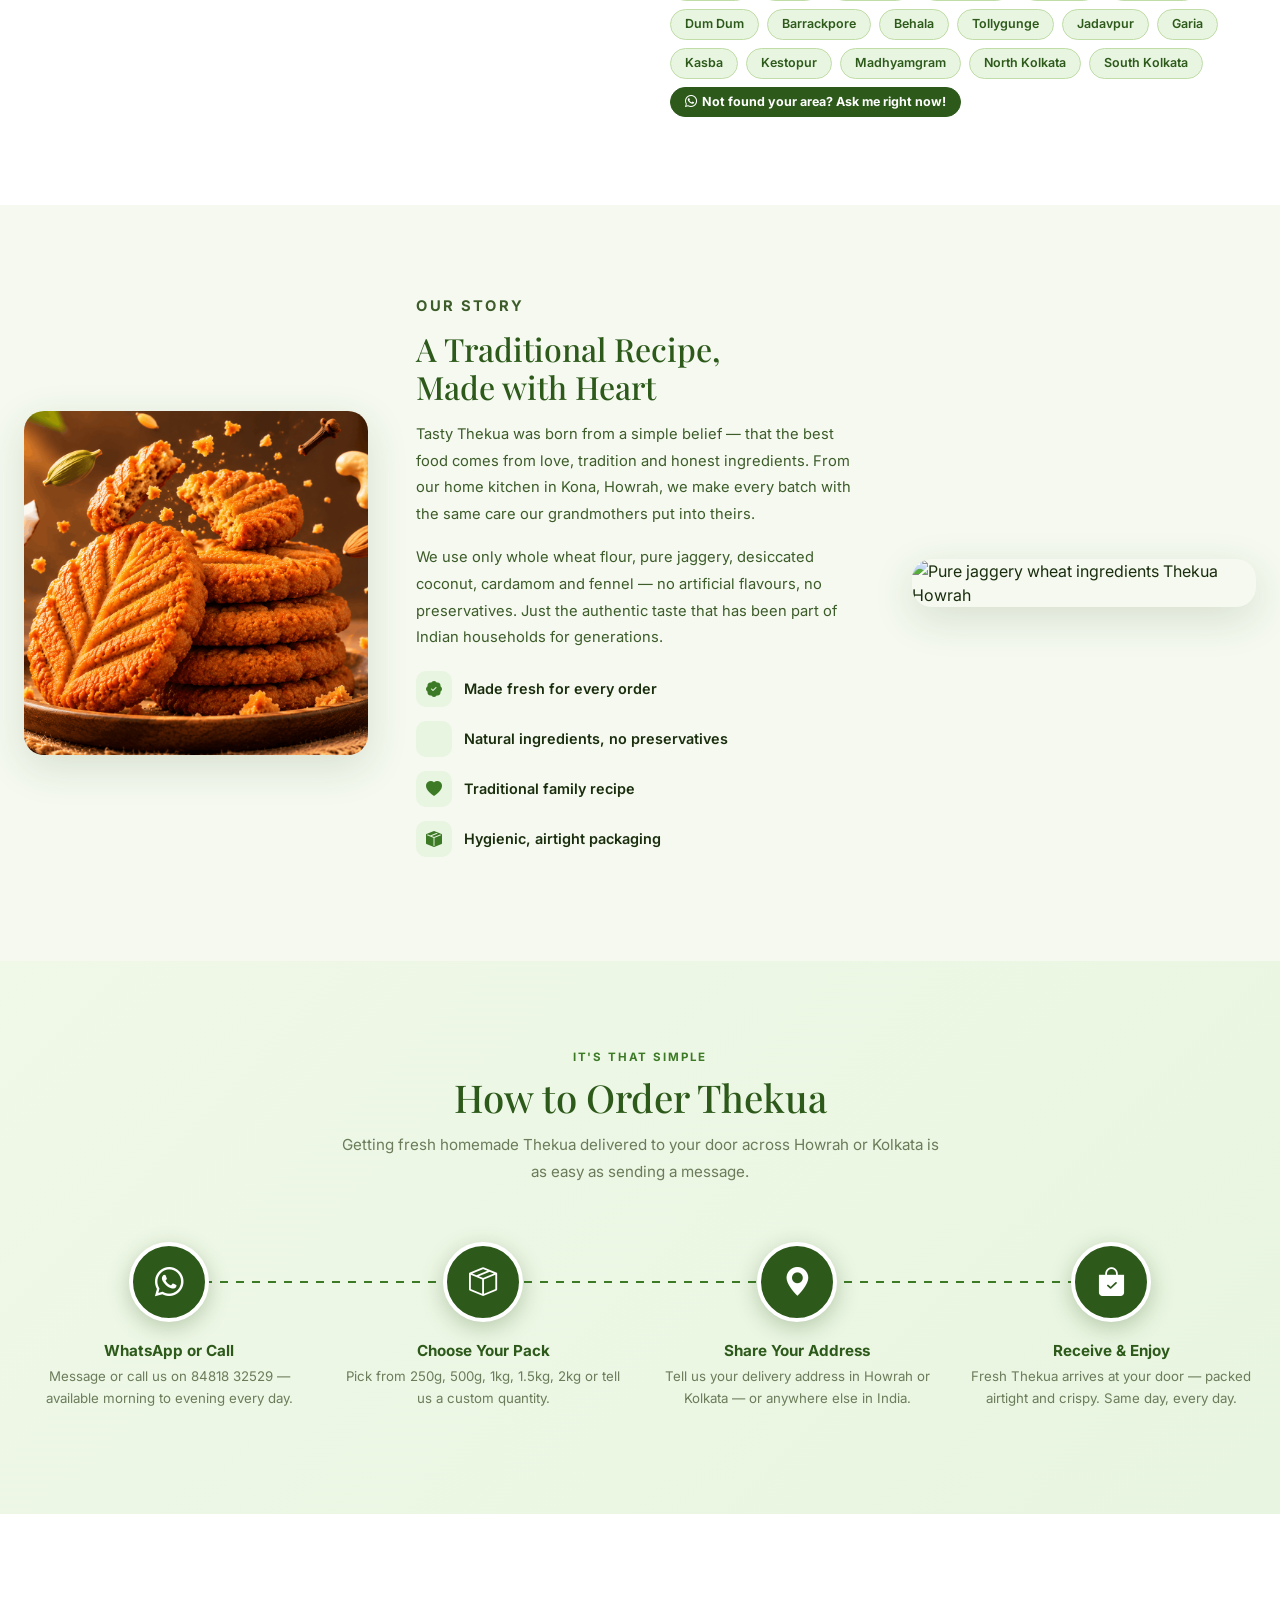
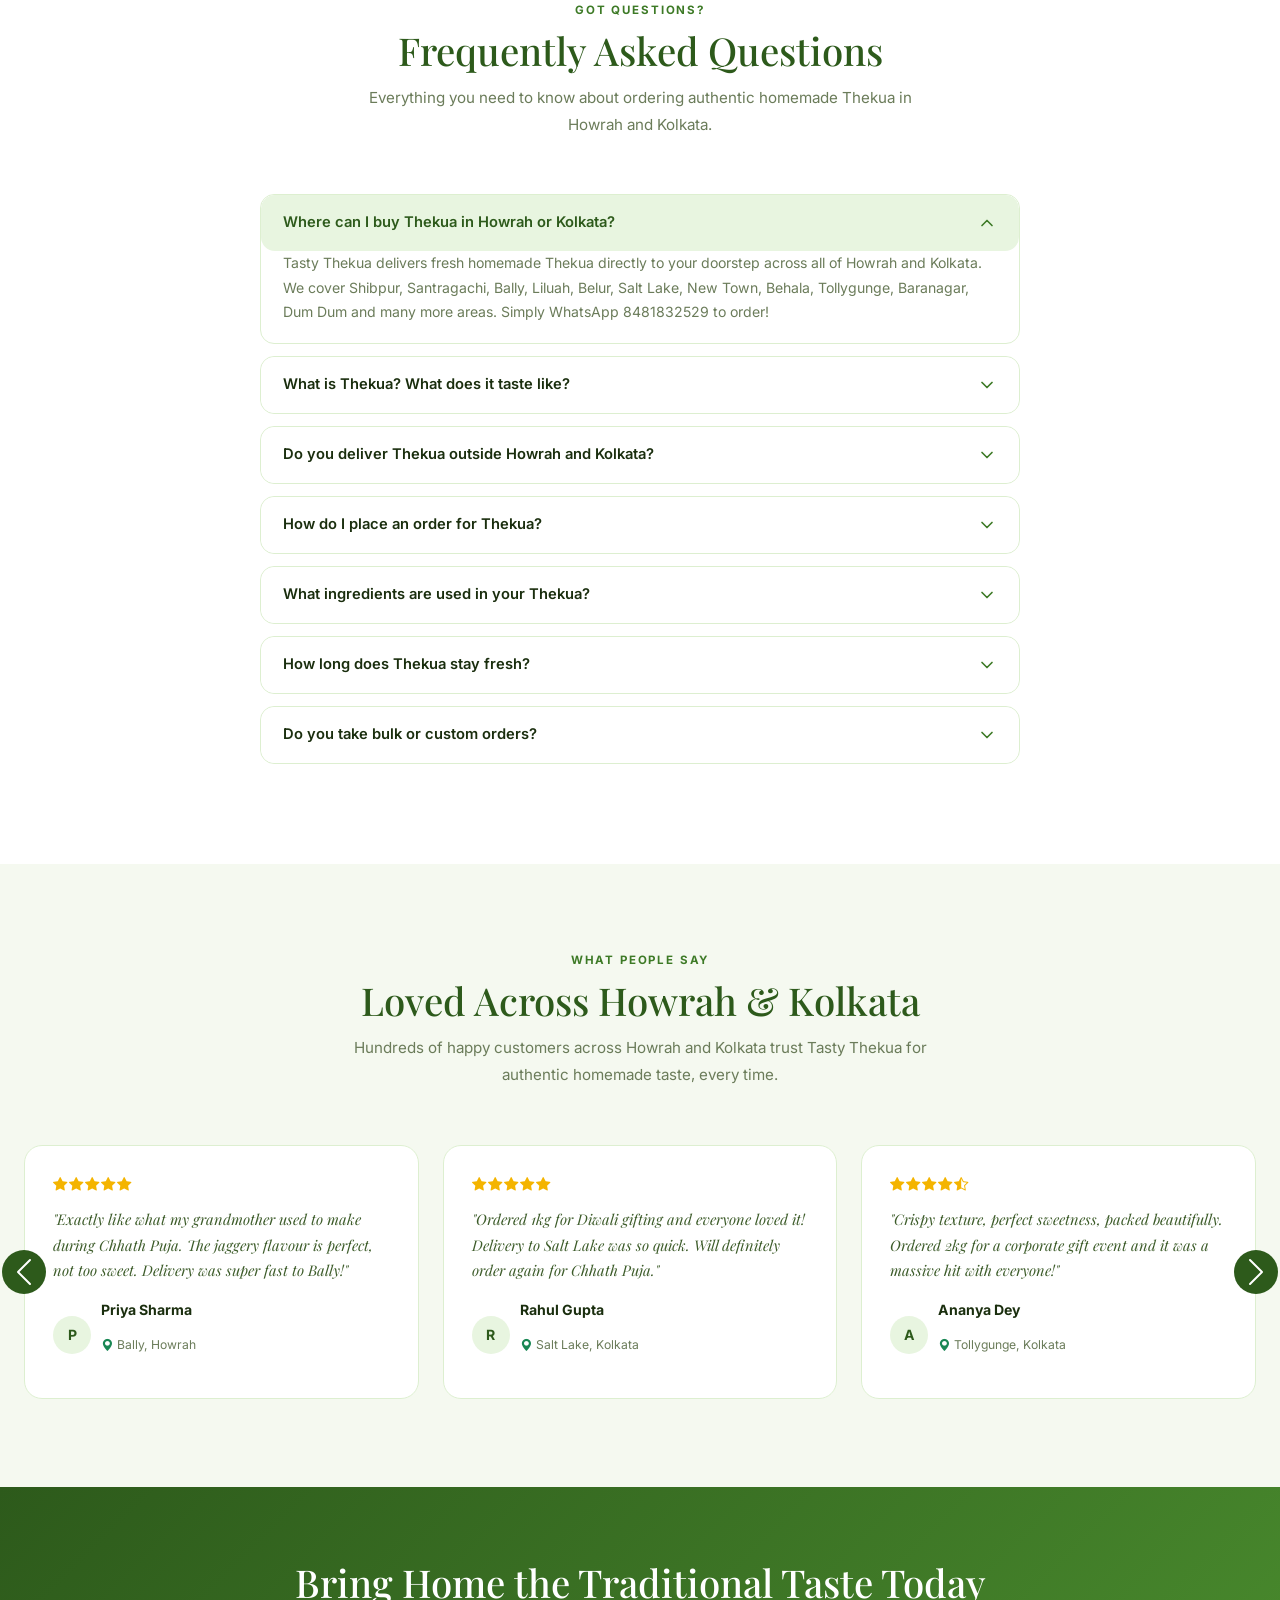
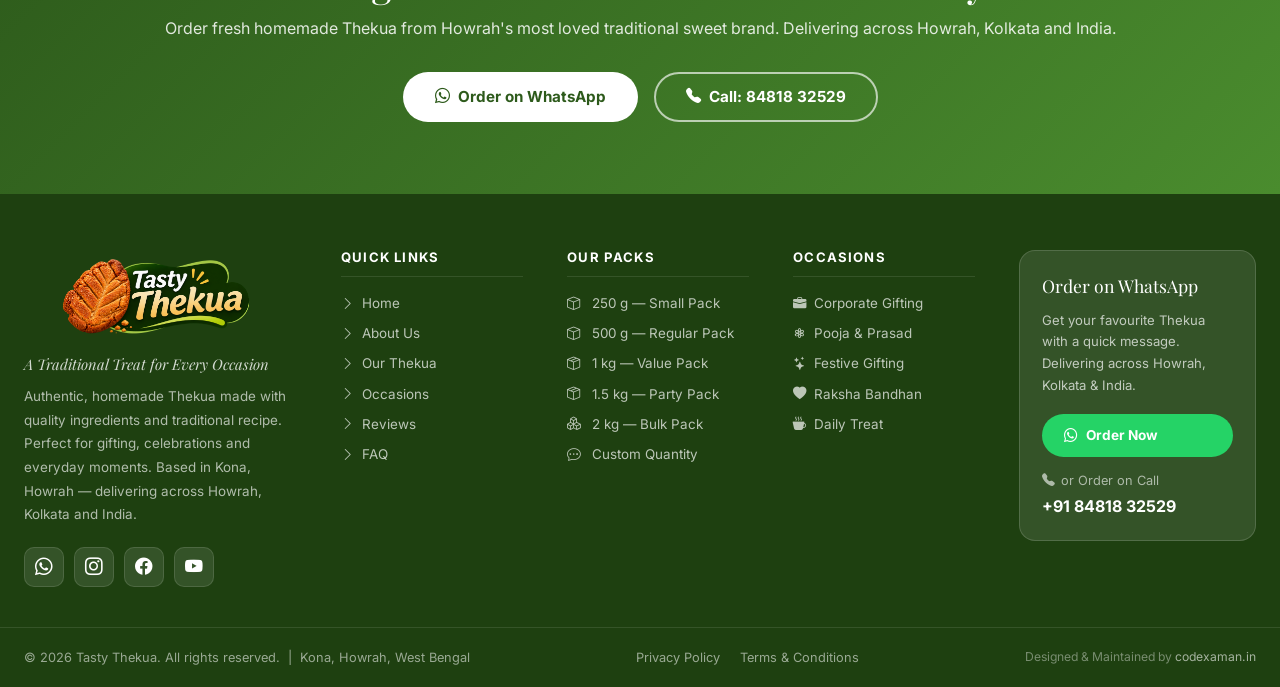
==== commit 8c917ff9: "sdf" ====
--- a/home.html
+++ b/home.html
@@ -64,7 +64,7 @@
             <div class="mega-products-grid">
               <!-- 250g -->
               <div class="mega-pack-card">
-                <img class="mega-pack-img" src="https://placehold.co/180x180/e8f5e0/2d5a1b?text=250g" alt="250g Thekua pack" loading="lazy" />
+                <img class="mega-pack-img" src="assets/images/250gm.png" alt="250g Thekua pack" loading="lazy" />
                 <div class="mega-weight-badge">250 g</div>
                 <div class="mega-pack-name">Small Pack</div>
                 <div class="mega-pack-use">Personal Treat</div>
@@ -232,7 +232,7 @@
     <div class="packs-grid">
 
       <div class="pack-card reveal">
-        <div class="pack-img-wrap"><img src="https://placehold.co/700x394/d4eebc/1e4010?text=250g+Small+Pack" alt="250g Small Pack homemade Thekua Howrah Kolkata" loading="lazy" /></div>
+        <div class="pack-img-wrap"><img src="assets/images/250gm.png" alt="250g Small Pack homemade Thekua Howrah Kolkata" loading="lazy" /></div>
         <div class="pack-body">
           <div class="pack-top-row"><span class="pack-tag">250 g</span><span class="same-day-mini"><i class="bi bi-lightning-charge-fill"></i> Same Day Delivery</span></div>
           <p class="pack-name">Small Pack</p>
@@ -243,7 +243,7 @@
       </div>
 
       <div class="pack-card reveal">
-        <div class="pack-img-wrap"><img src="https://placehold.co/700x394/d4eebc/1e4010?text=500g+Regular+Pack" alt="500g Regular Pack Thekua family snacking" loading="lazy" /></div>
+        <div class="pack-img-wrap"><img src="assets/images/5000gm.png" alt="500g Regular Pack Thekua family snacking" loading="lazy" /></div>
         <div class="pack-body">
           <div class="pack-top-row"><span class="pack-tag">500 g</span><span class="same-day-mini"><i class="bi bi-lightning-charge-fill"></i> Same Day Delivery</span></div>
           <p class="pack-name">Regular Pack</p>
@@ -255,7 +255,7 @@
 
       <div class="pack-card reveal" style="border-color:#a8d08a;">
         <div class="pack-popular-badge"><i class="bi bi-star-fill me-1"></i>Most Popular</div>
-        <div class="pack-img-wrap"><img src="https://placehold.co/700x394/c8e8a8/1e4010?text=1kg+Value+Pack" alt="1kg Value Pack best seller Thekua gift Howrah" loading="lazy" /></div>
+        <div class="pack-img-wrap"><img src="assets/images/1kg.png" alt="1kg Value Pack best seller Thekua gift Howrah" loading="lazy" /></div>
         <div class="pack-body">
           <div class="pack-top-row"><span class="pack-tag">1 kg</span><span class="same-day-mini"><i class="bi bi-lightning-charge-fill"></i> Same Day Delivery</span></div>
           <p class="pack-name">Value Pack</p>
@@ -266,7 +266,7 @@
       </div>
 
       <div class="pack-card reveal">
-        <div class="pack-img-wrap"><img src="https://placehold.co/700x394/d4eebc/1e4010?text=1.5kg+Party+Pack" alt="1.5kg Party Pack Thekua puja gatherings Howrah" loading="lazy" /></div>
+        <div class="pack-img-wrap"><img src="assets/images/1.5kg.png" alt="1.5kg Party Pack Thekua puja gatherings Howrah" loading="lazy" /></div>
         <div class="pack-body">
           <div class="pack-top-row"><span class="pack-tag">1.5 kg</span><span class="same-day-mini"><i class="bi bi-lightning-charge-fill"></i> Same Day Delivery</span></div>
           <p class="pack-name">Party Pack</p>
@@ -277,7 +277,7 @@
       </div>
 
       <div class="pack-card reveal">
-        <div class="pack-img-wrap"><img src="https://placehold.co/700x394/d4eebc/1e4010?text=2kg+Bulk+Pack" alt="2kg Bulk Pack Thekua corporate events Kolkata Howrah" loading="lazy" /></div>
+        <div class="pack-img-wrap"><img src="assets/images/2kg.png" alt="2kg Bulk Pack Thekua corporate events Kolkata Howrah" loading="lazy" /></div>
         <div class="pack-body">
           <div class="pack-top-row"><span class="pack-tag">2 kg</span><span class="same-day-mini"><i class="bi bi-lightning-charge-fill"></i> Same Day Delivery</span></div>
           <p class="pack-name">Bulk Pack</p>
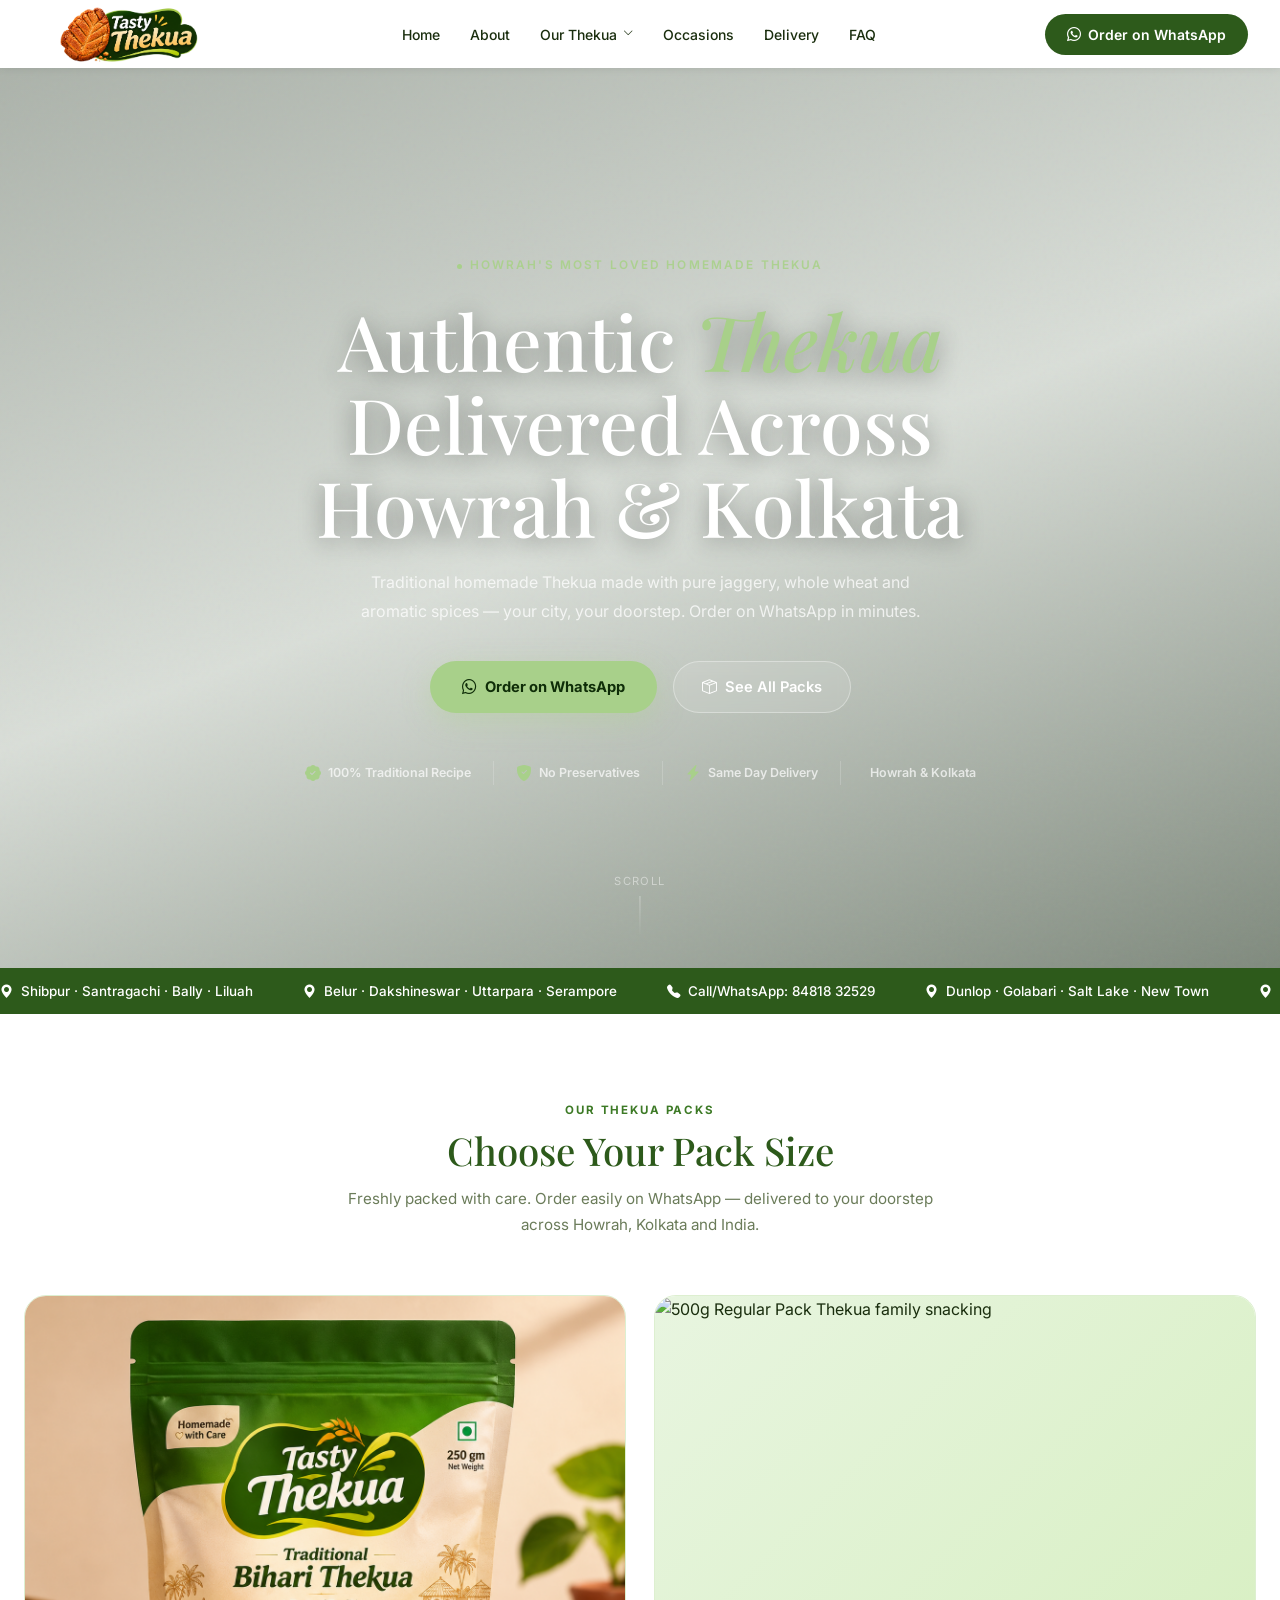
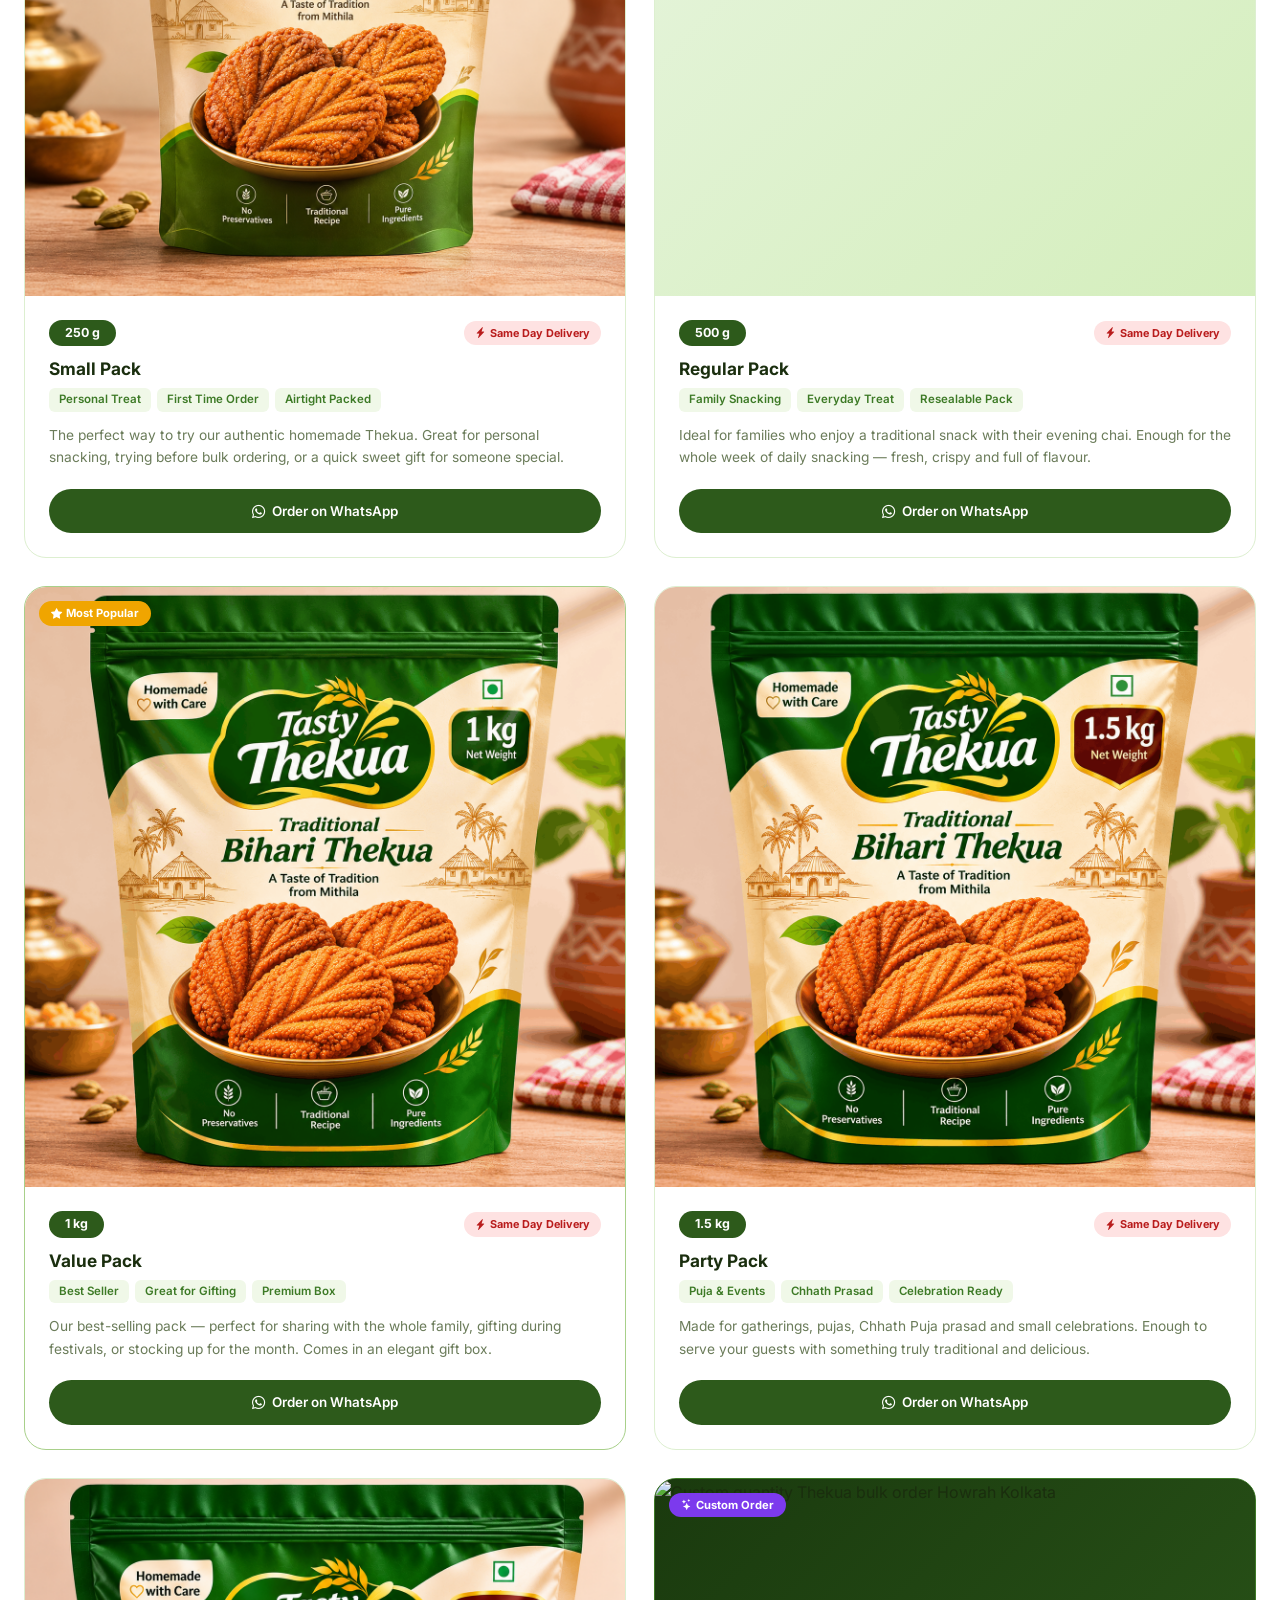
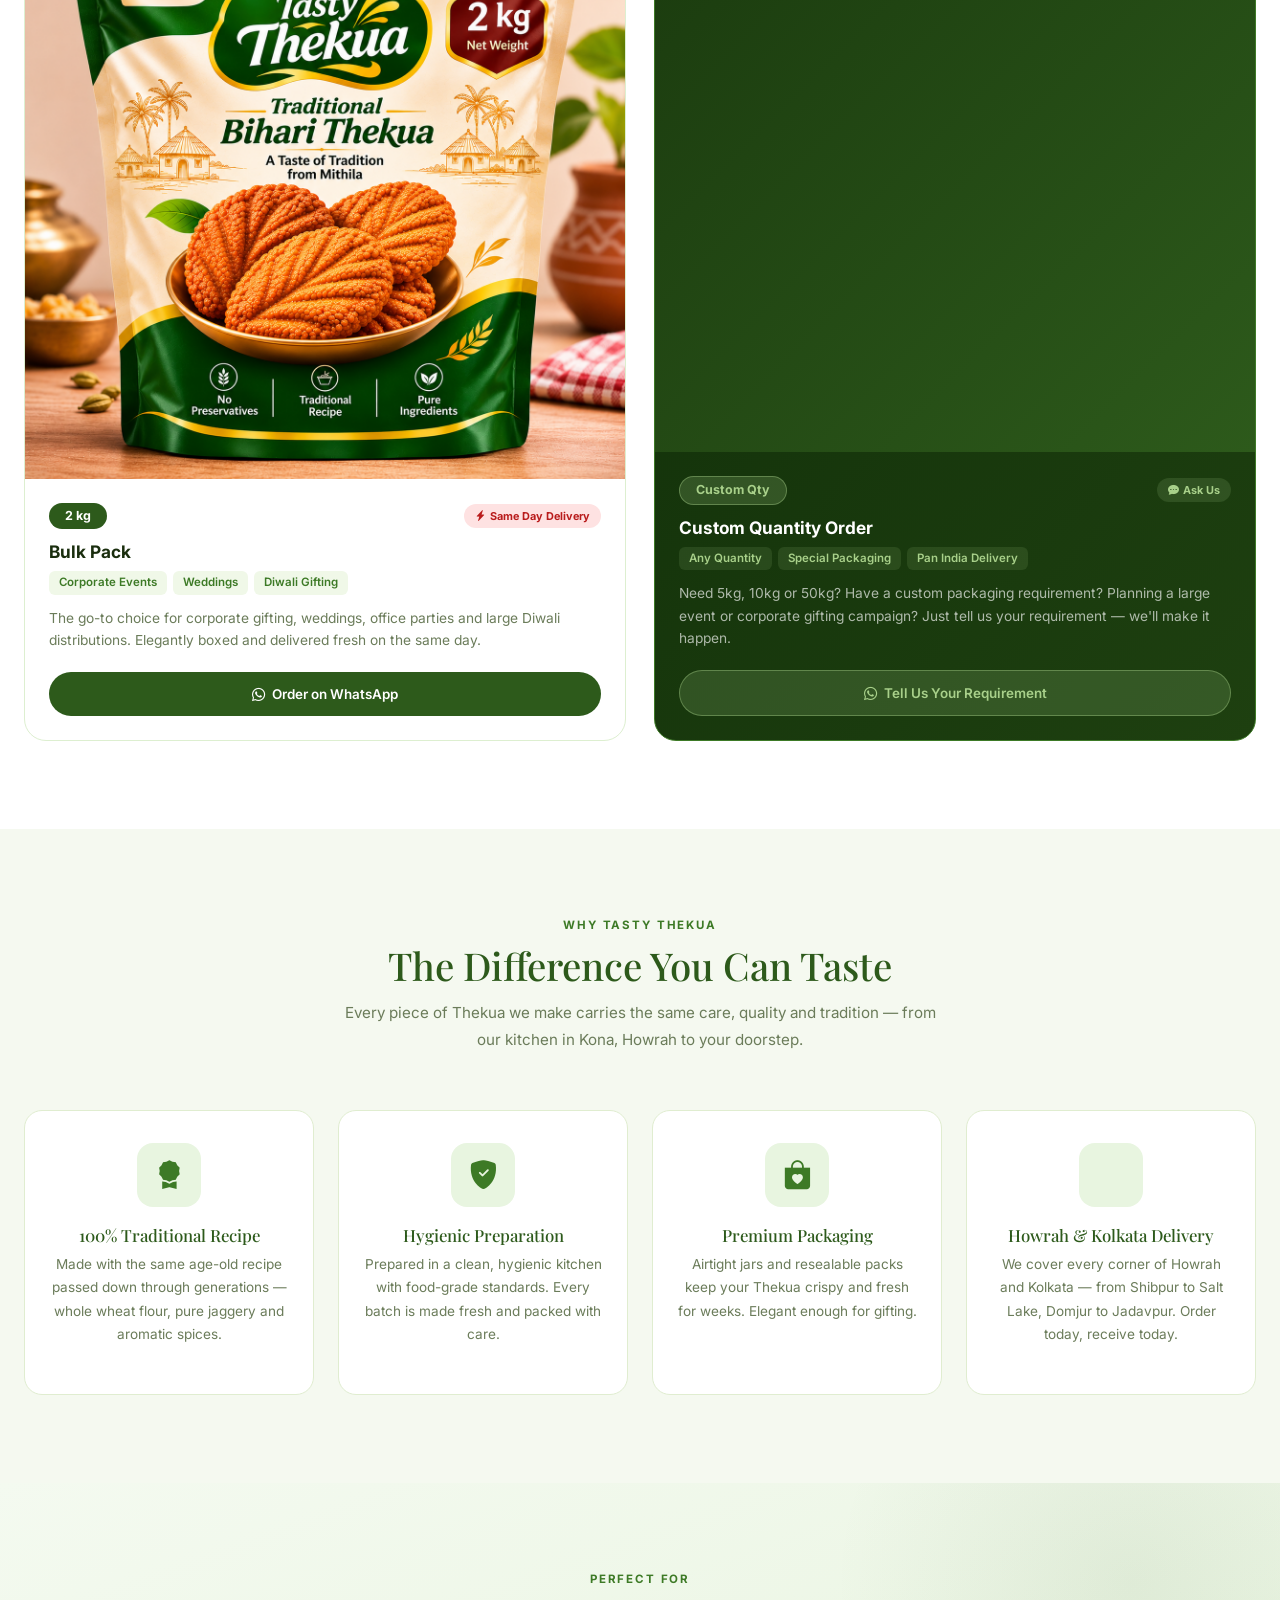
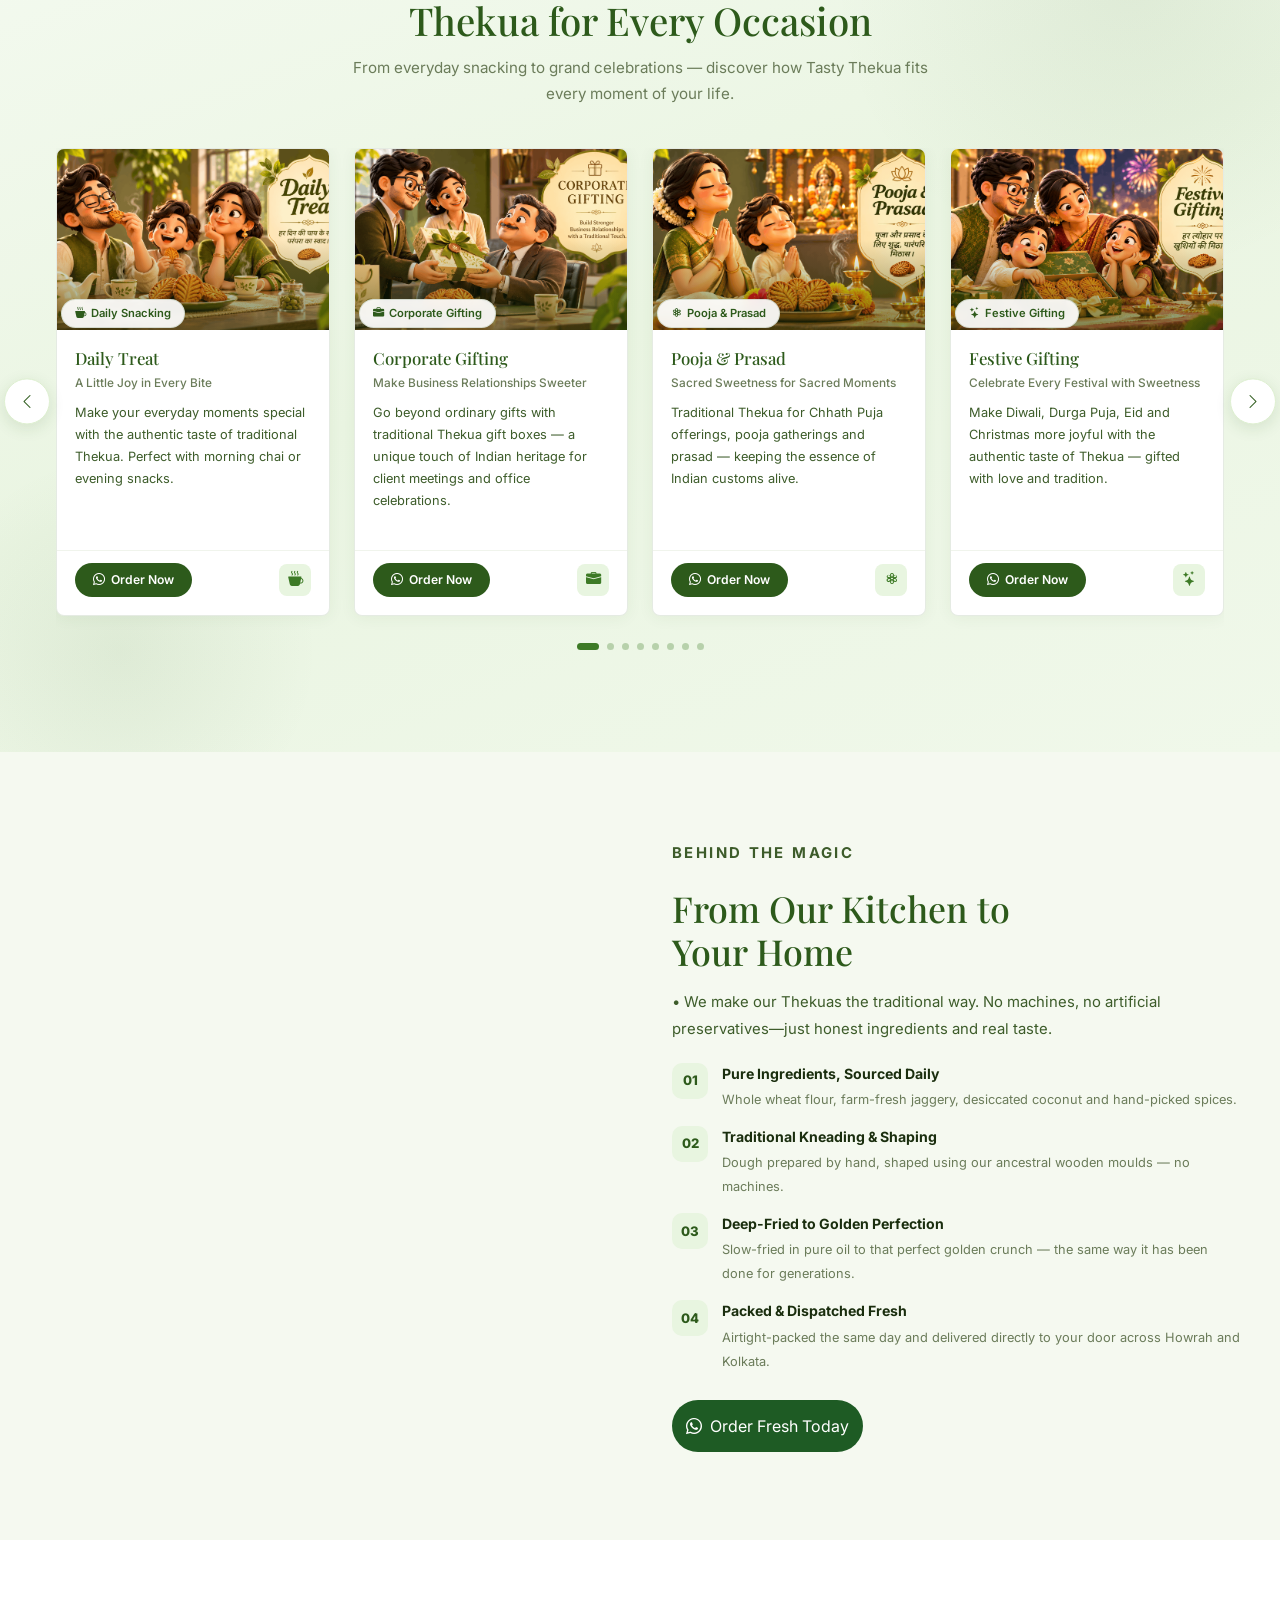
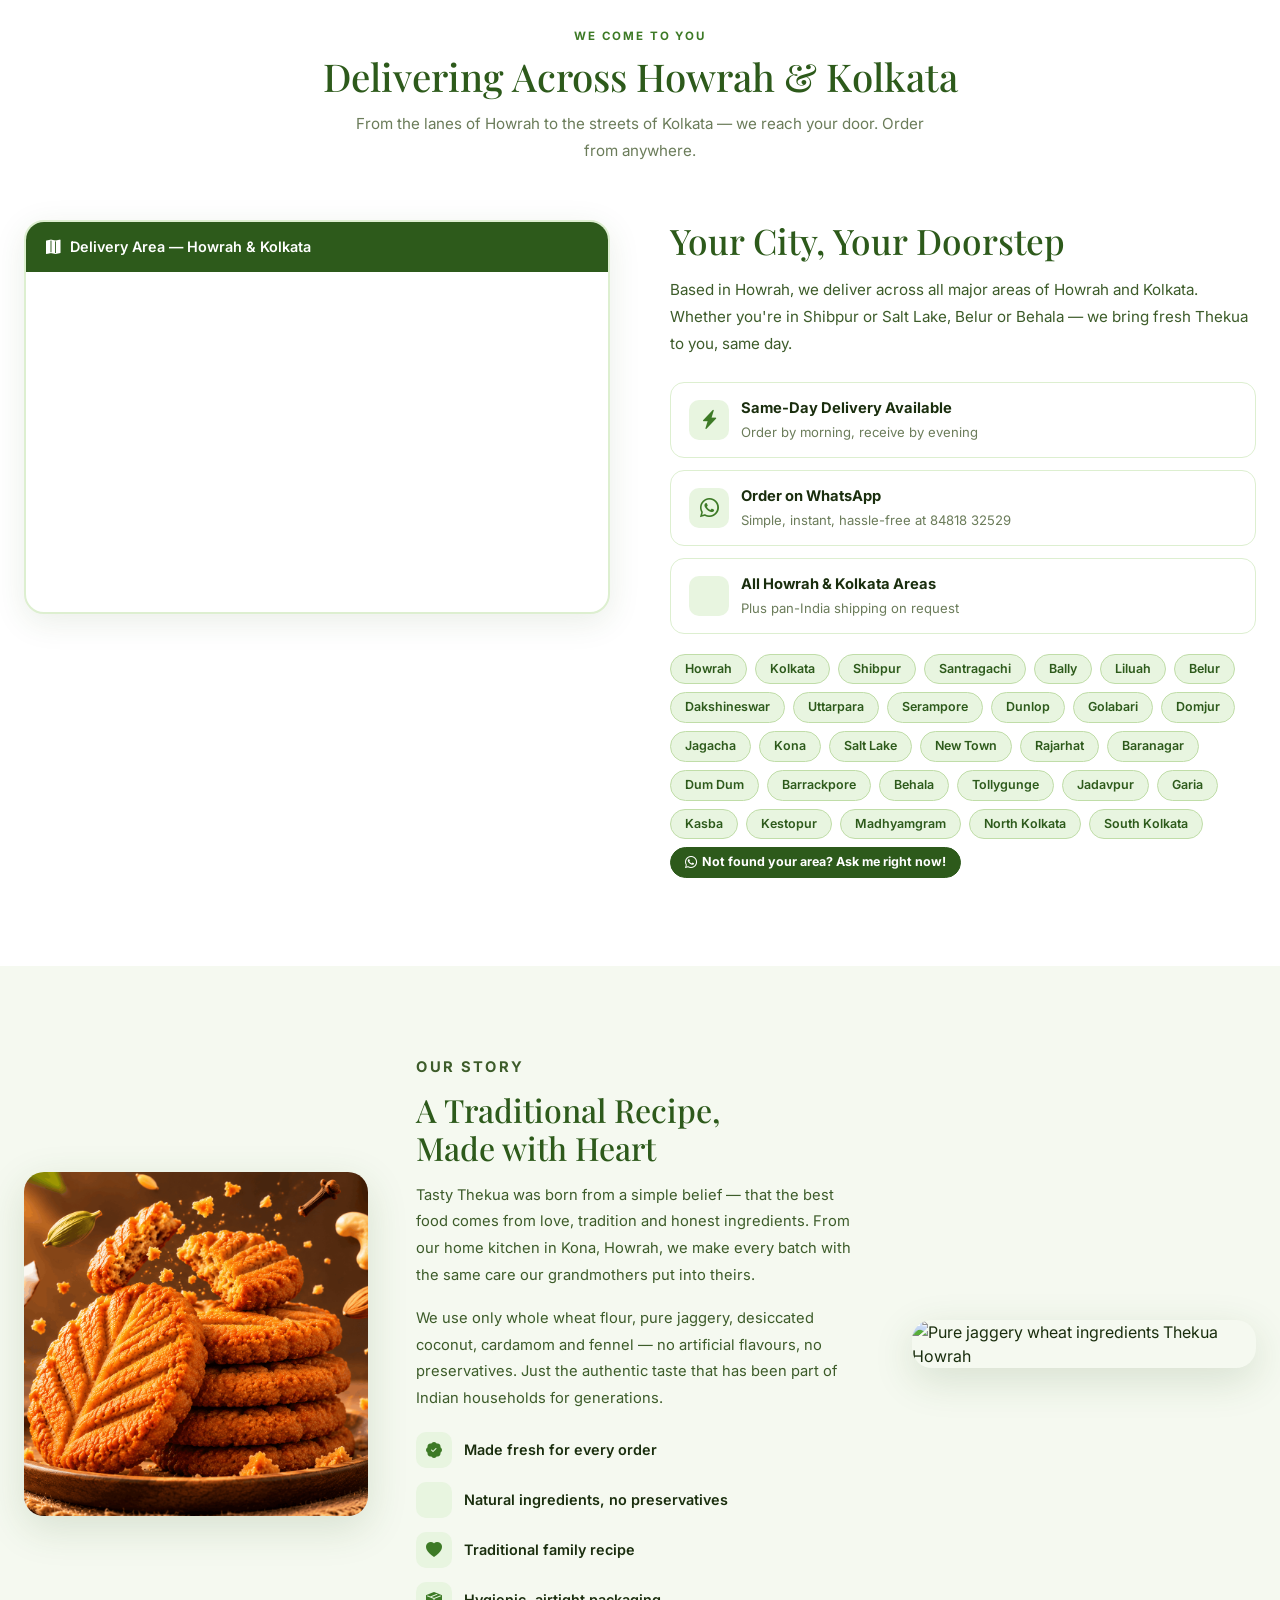
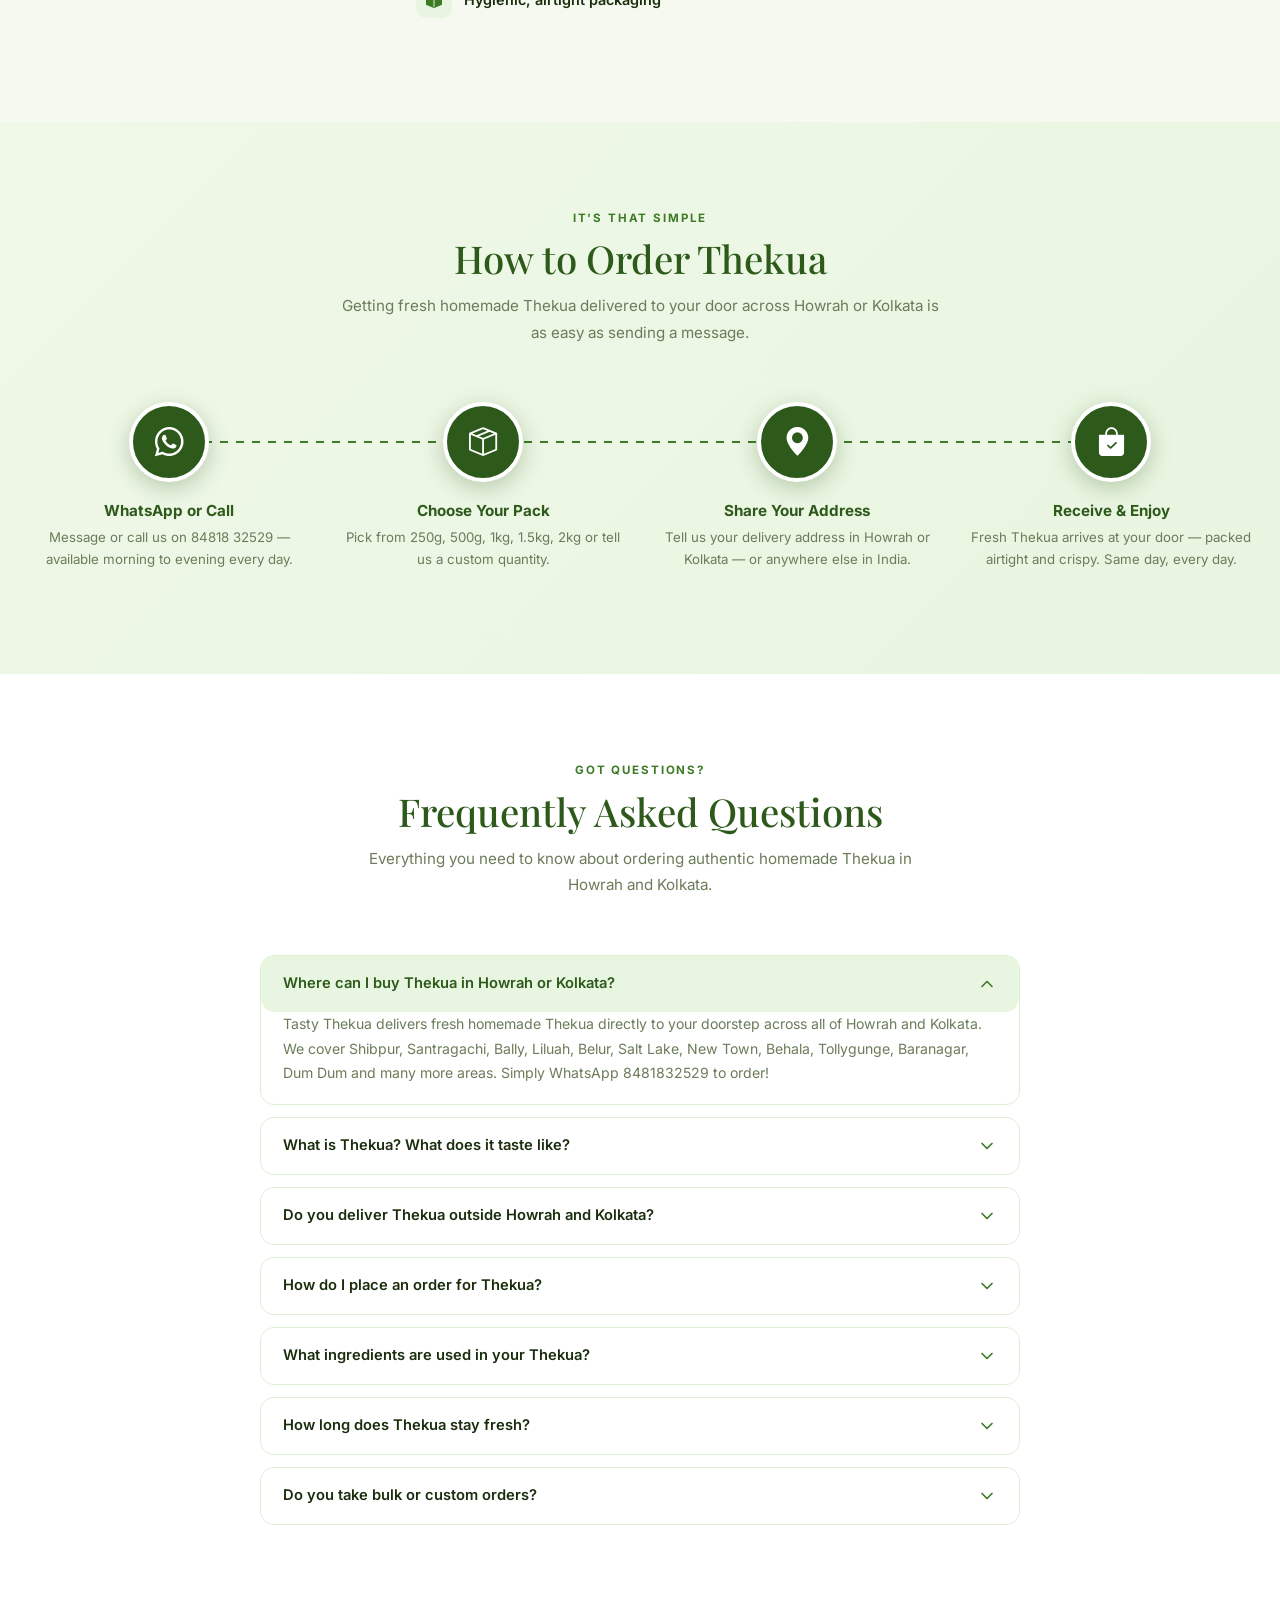
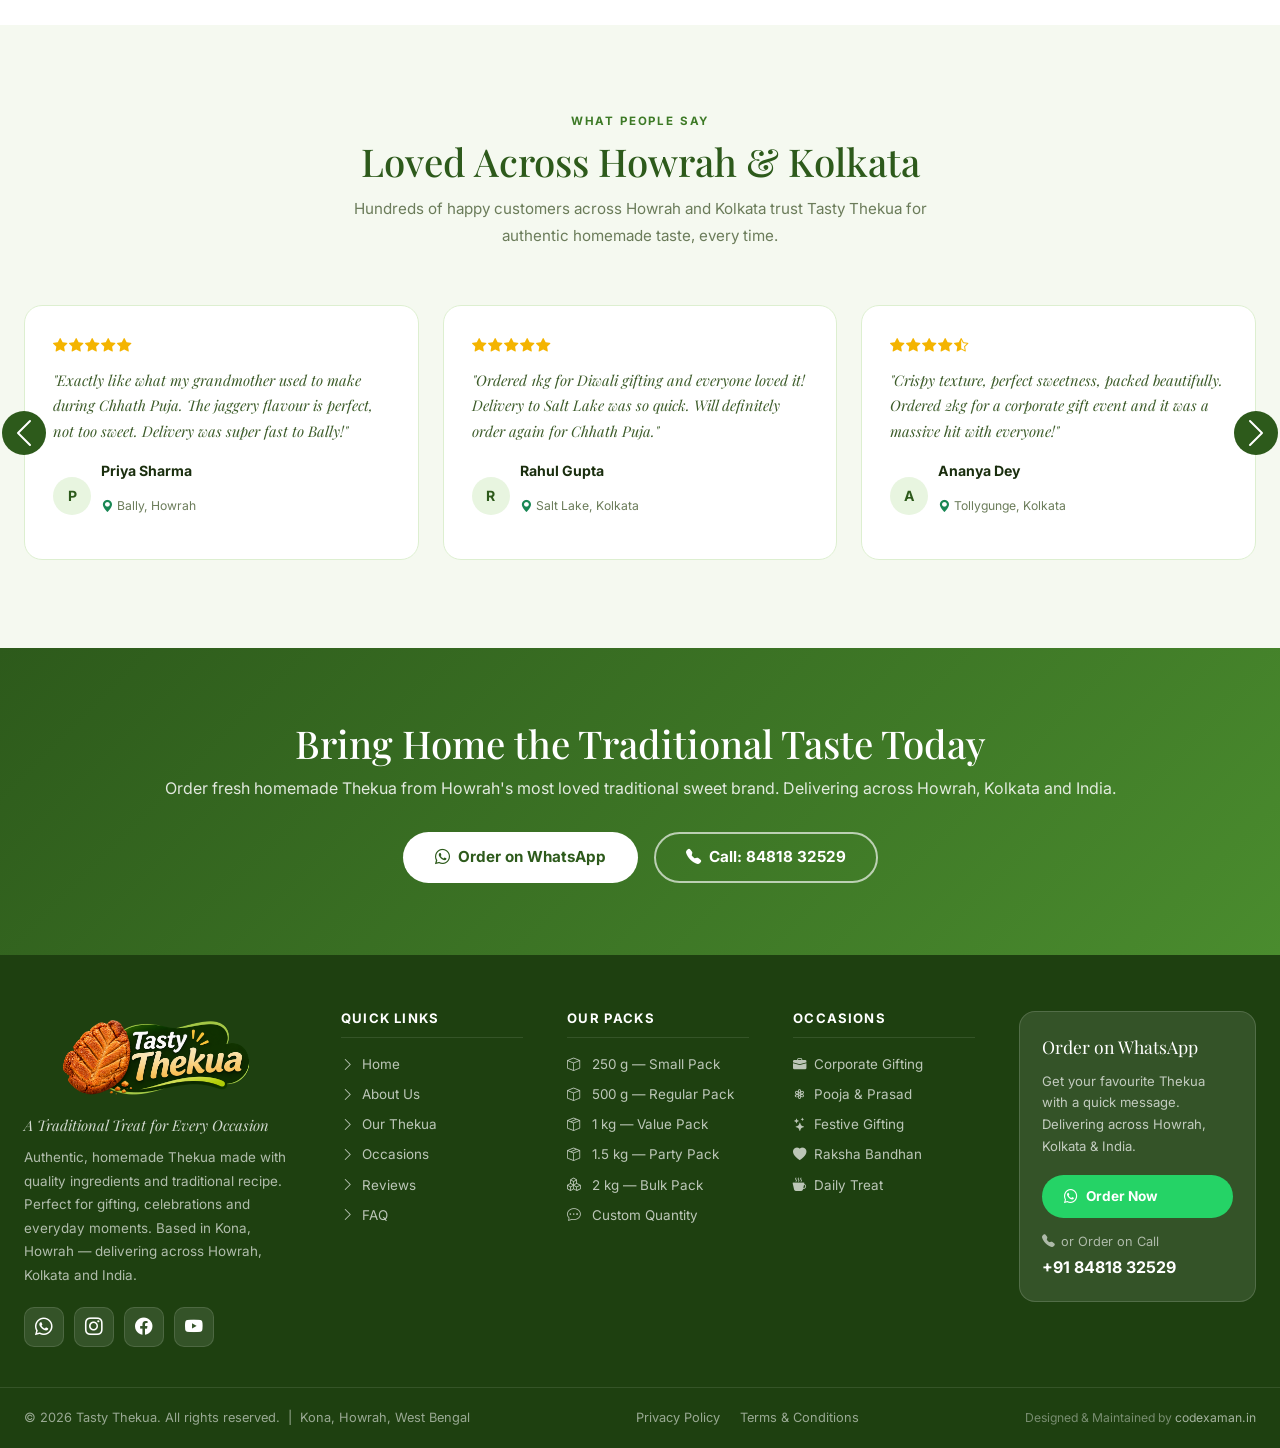
==== commit 5428dd9e: "sdf" ====
--- a/home.html
+++ b/home.html
@@ -73,7 +73,7 @@
               </div>
               <!-- 500g -->
               <div class="mega-pack-card">
-                <img class="mega-pack-img" src="https://placehold.co/180x180/e8f5e0/2d5a1b?text=500g" alt="500g Thekua pack" loading="lazy" />
+                <img class="mega-pack-img" src="assets/images/500gm.png" alt="500g Thekua pack" loading="lazy" />
                 <div class="mega-weight-badge">500 g</div>
                 <div class="mega-pack-name">Regular Pack</div>
                 <div class="mega-pack-use">Family Snacking</div>
@@ -83,7 +83,7 @@
               <!-- 1kg Popular -->
               <div class="mega-pack-card" style="border-color:#a8d08a;background:#fafff7;">
                 <div class="mega-popular-ribbon"><i class="bi bi-star-fill me-1"></i>Most Popular</div>
-                <img class="mega-pack-img" src="https://placehold.co/180x180/d4eebc/1e4010?text=1kg" alt="1kg Thekua value pack" loading="lazy" />
+                <img class="mega-pack-img" src="assets/images/1kg.png" alt="1kg Thekua value pack" loading="lazy" />
                 <div class="mega-weight-badge">1 kg</div>
                 <div class="mega-pack-name">Value Pack</div>
                 <div class="mega-pack-use">Best Value</div>
@@ -92,7 +92,7 @@
               </div>
               <!-- 1.5kg -->
               <div class="mega-pack-card">
-                <img class="mega-pack-img" src="https://placehold.co/180x180/e8f5e0/2d5a1b?text=1.5kg" alt="1.5kg party Thekua" loading="lazy" />
+                <img class="mega-pack-img" src="assets/images/1.5kg.png" alt="1.5kg party Thekua" loading="lazy" />
                 <div class="mega-weight-badge">1.5 kg</div>
                 <div class="mega-pack-name">Party Pack</div>
                 <div class="mega-pack-use">Puja &amp; Events</div>
@@ -101,7 +101,7 @@
               </div>
               <!-- 2kg -->
               <div class="mega-pack-card">
-                <img class="mega-pack-img" src="https://placehold.co/180x180/e8f5e0/2d5a1b?text=2kg" alt="2kg bulk Thekua" loading="lazy" />
+                <img class="mega-pack-img" src="assets/images/2kg.png" alt="2kg bulk Thekua" loading="lazy" />
                 <div class="mega-weight-badge">2 kg</div>
                 <div class="mega-pack-name">Bulk Pack</div>
                 <div class="mega-pack-use">Corporate &amp; Gifting</div>
--- a/assets/css/style.css
+++ b/assets/css/style.css
@@ -301,7 +301,7 @@
     .packs-grid{display:grid;grid-template-columns:repeat(2,1fr);gap:28px;}
     .pack-card{background:#fff;border:1.5px solid #ddefd0;border-radius:22px;overflow:hidden;transition:all .3s;position:relative;display:flex;flex-direction:column;}
     .pack-card:hover{box-shadow:0 20px 56px rgba(45,90,27,.16);transform:translateY(-5px);border-color:#a8d08a;}
-    .pack-img-wrap{width:100%;aspect-ratio:16/9;overflow:hidden;background:linear-gradient(135deg,var(--green-light),#d4eebc);position:relative;}
+    .pack-img-wrap{width:100%;height:100%;overflow:hidden;background:linear-gradient(135deg,var(--green-light),#d4eebc);position:relative;}
     .pack-img-wrap img{width:100%;height:100%;object-fit:cover;transition:transform .4s;}
     .pack-card:hover .pack-img-wrap img{transform:scale(1.04);}
     .pack-popular-badge{position:absolute;top:14px;left:14px;background:#f0a500;color:#fff;font-size:.7rem;font-weight:700;border-radius:50px;padding:4px 12px;font-family:'Inter',sans-serif;z-index:1;}
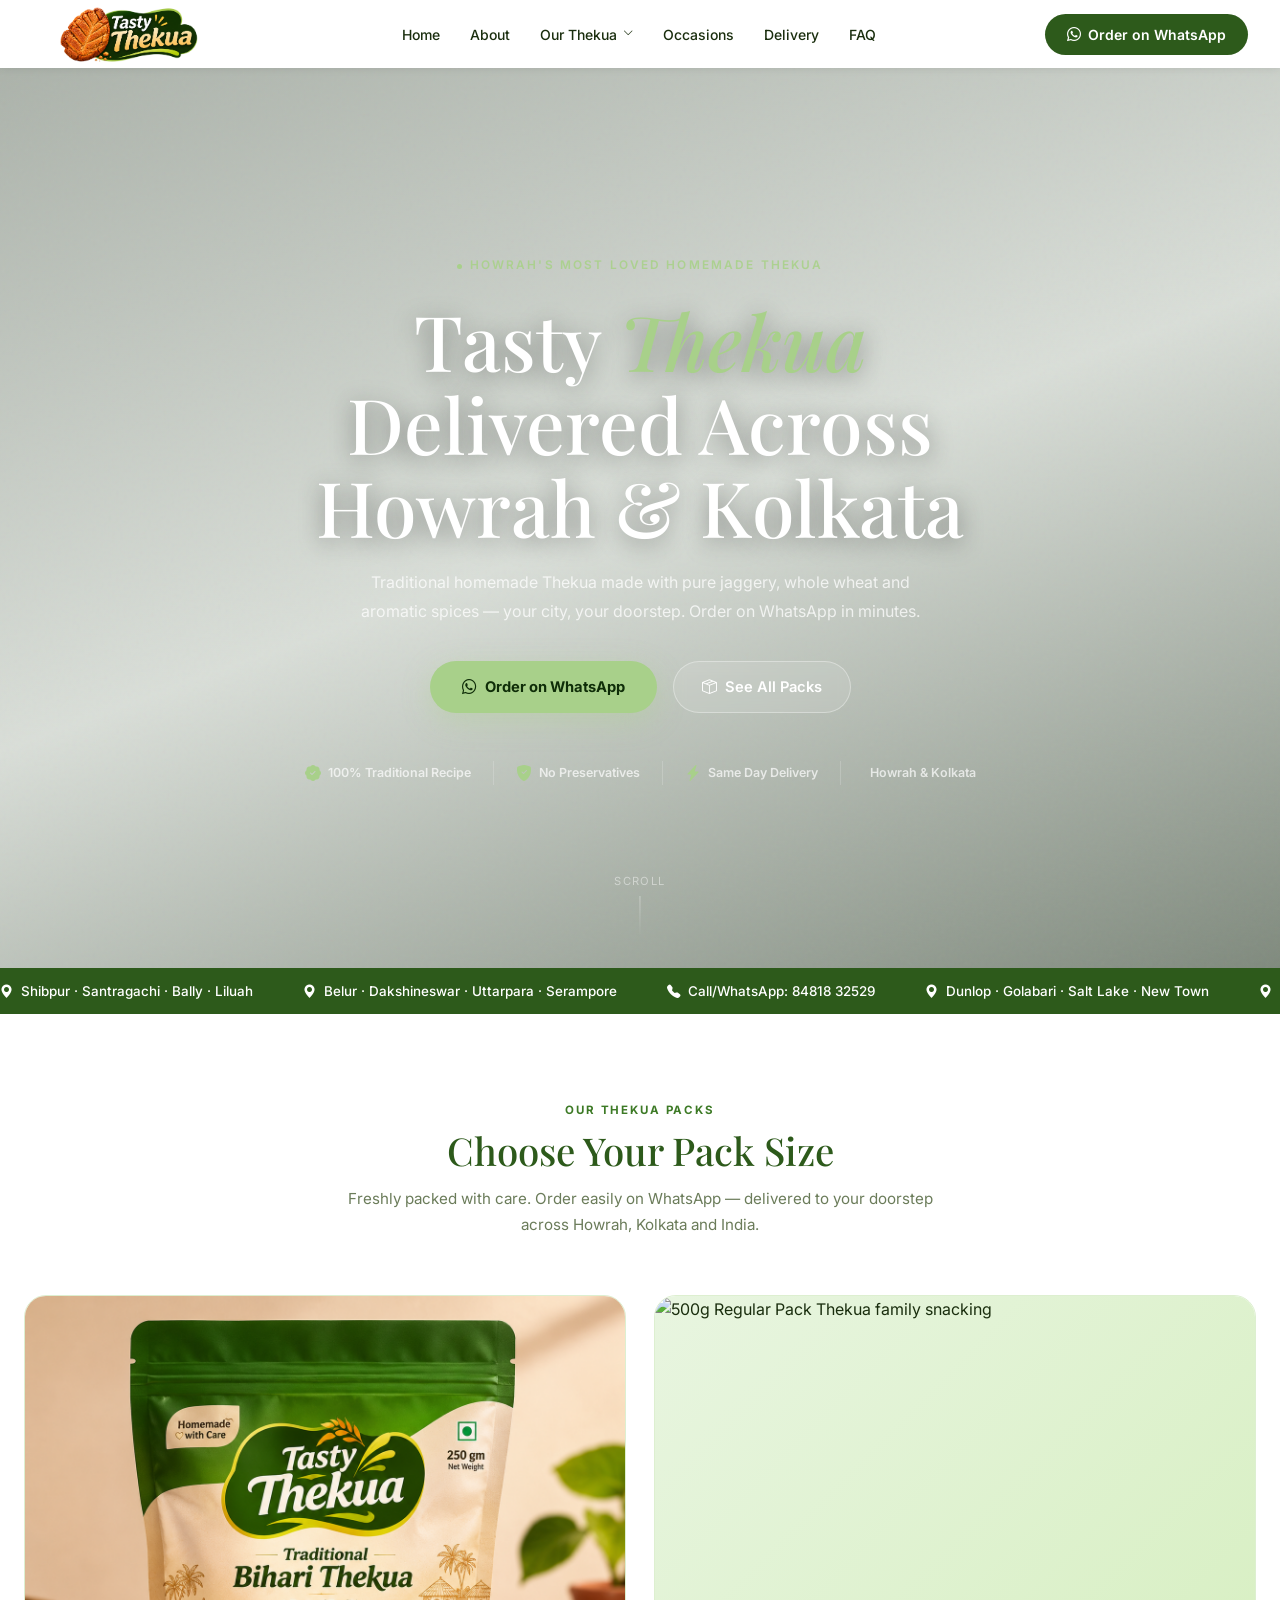
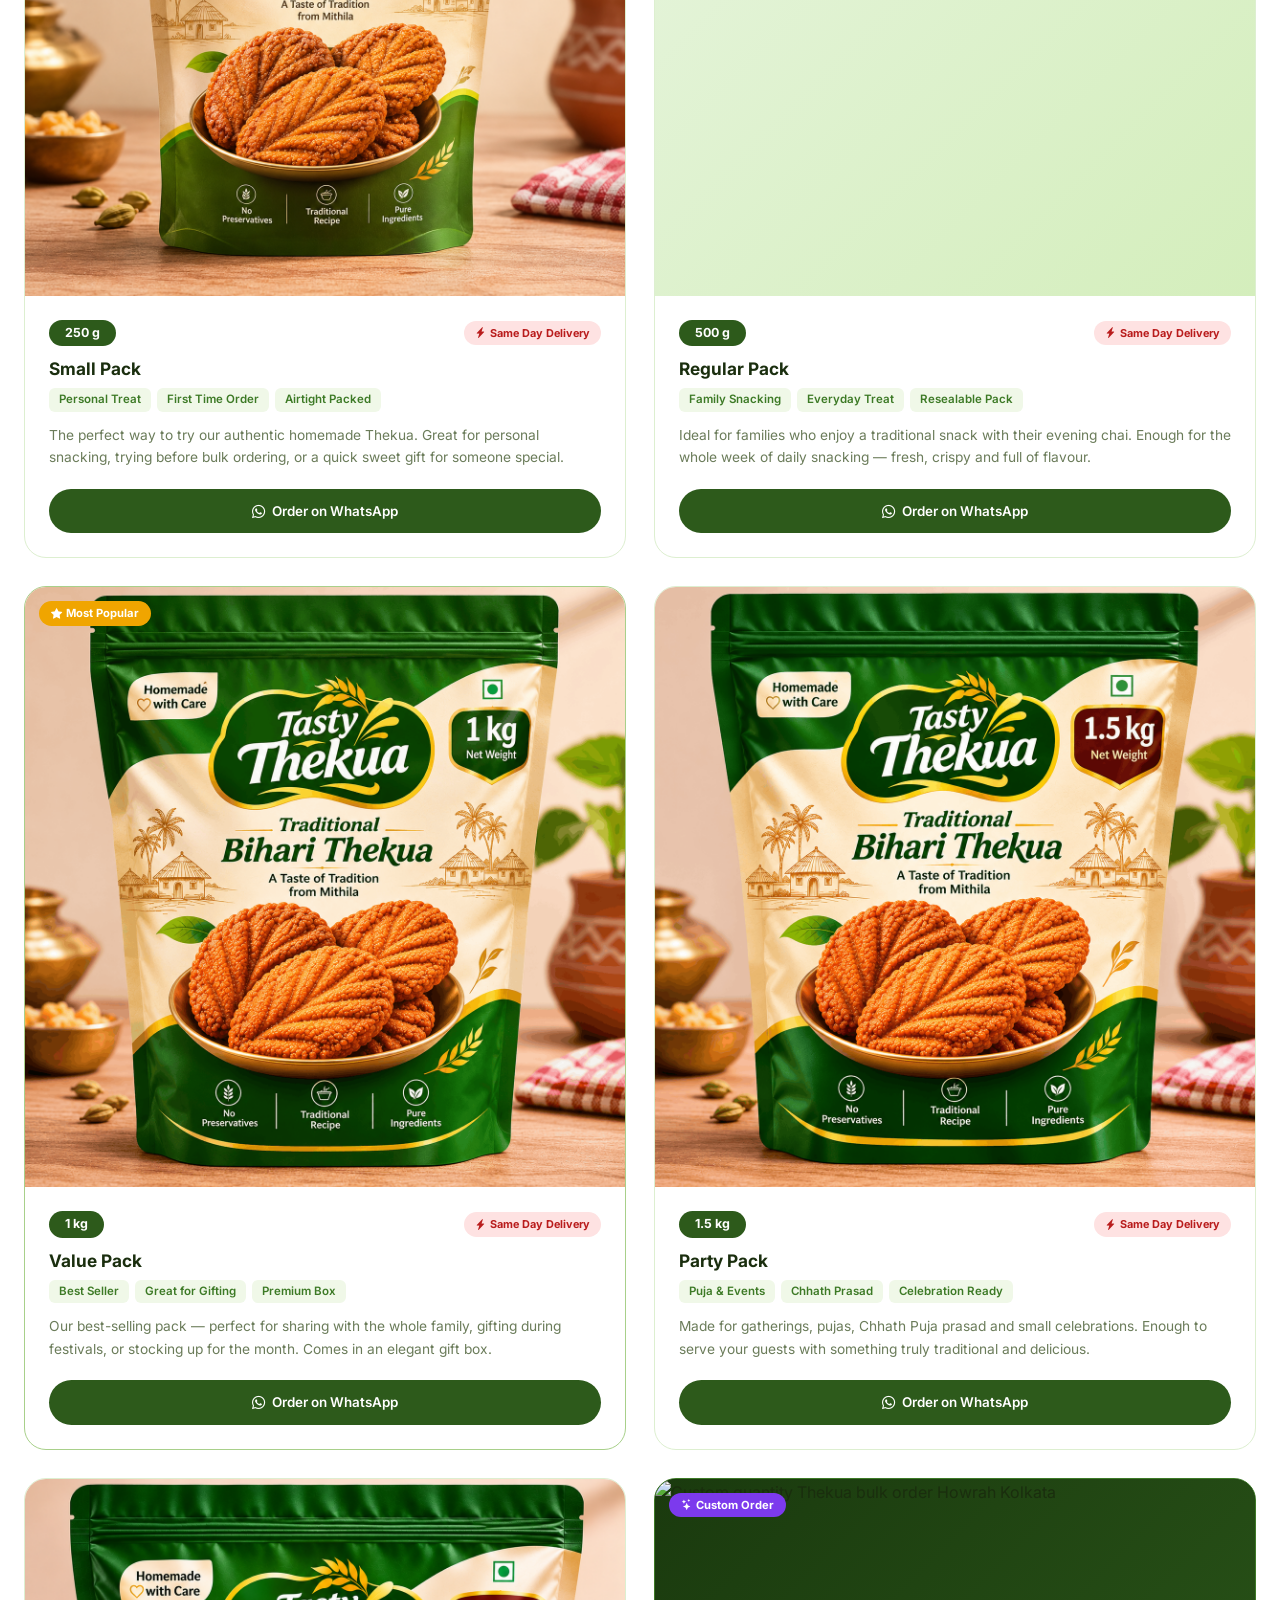
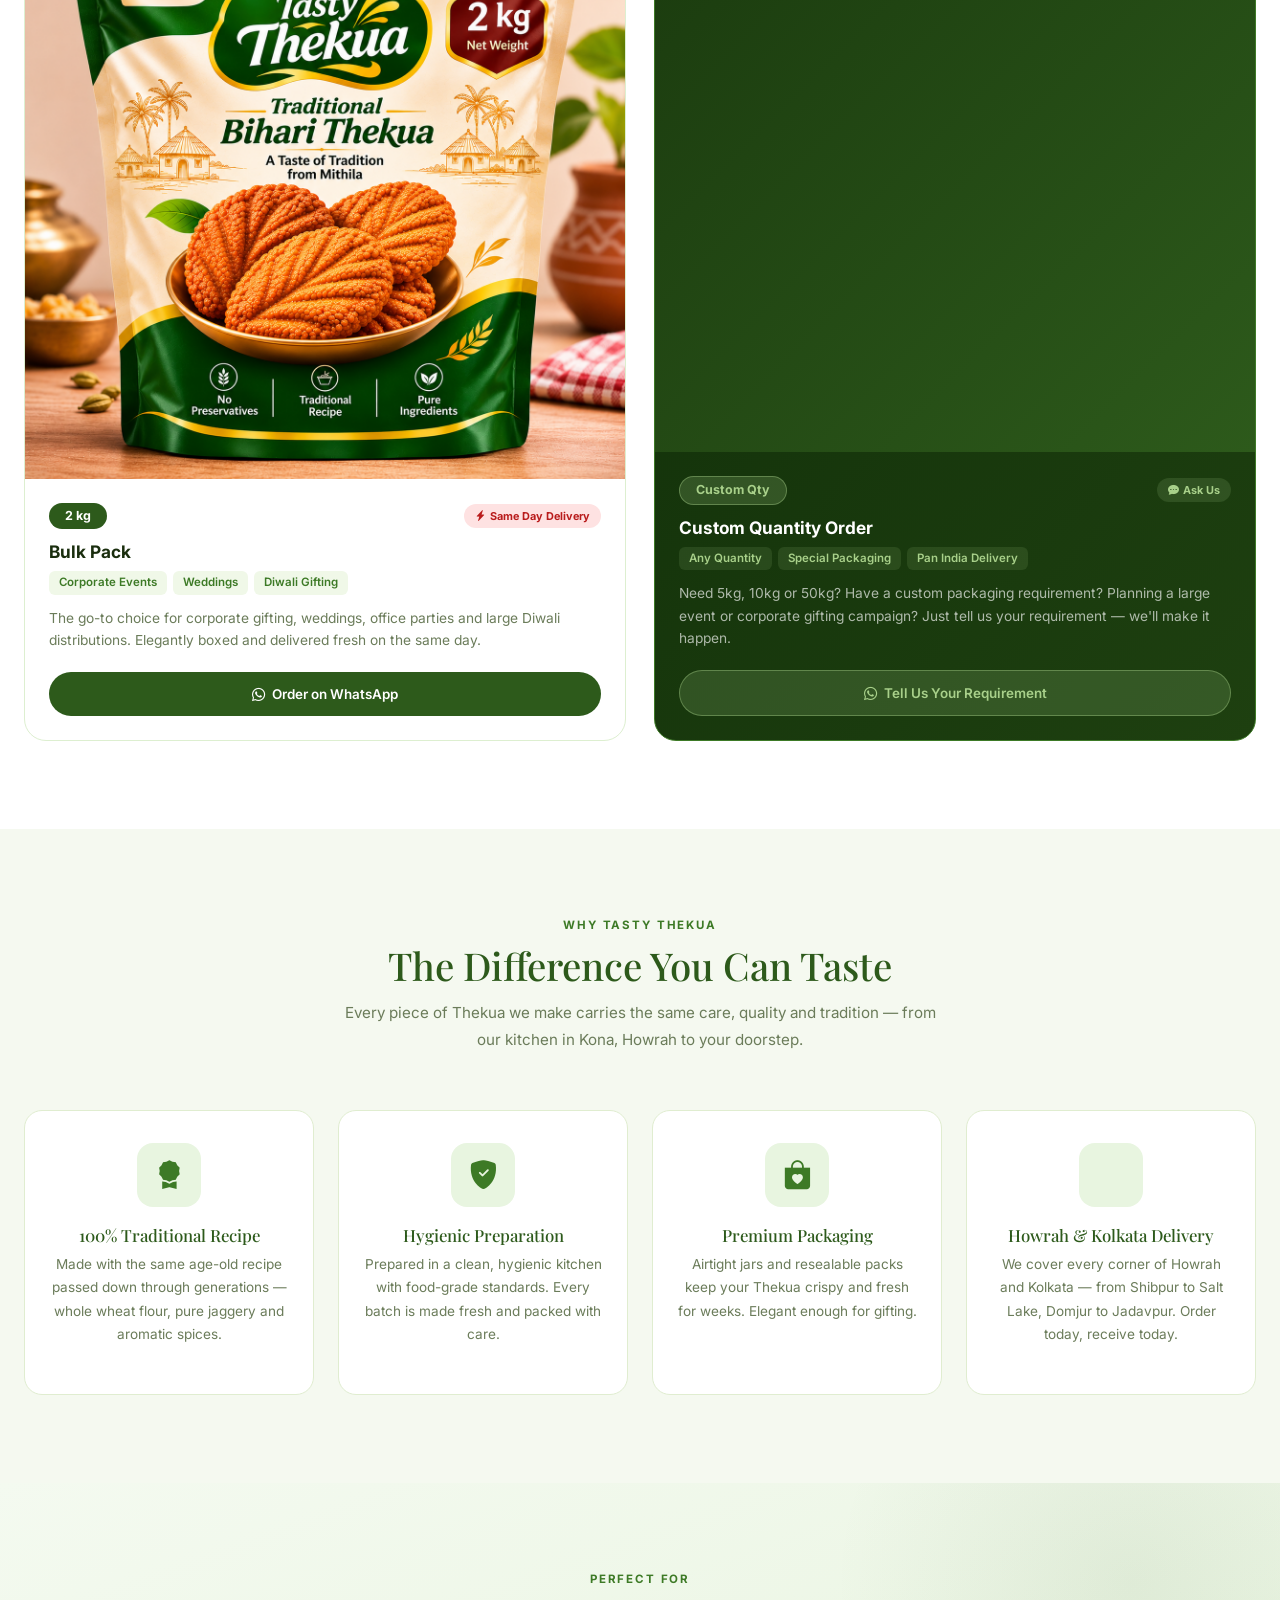
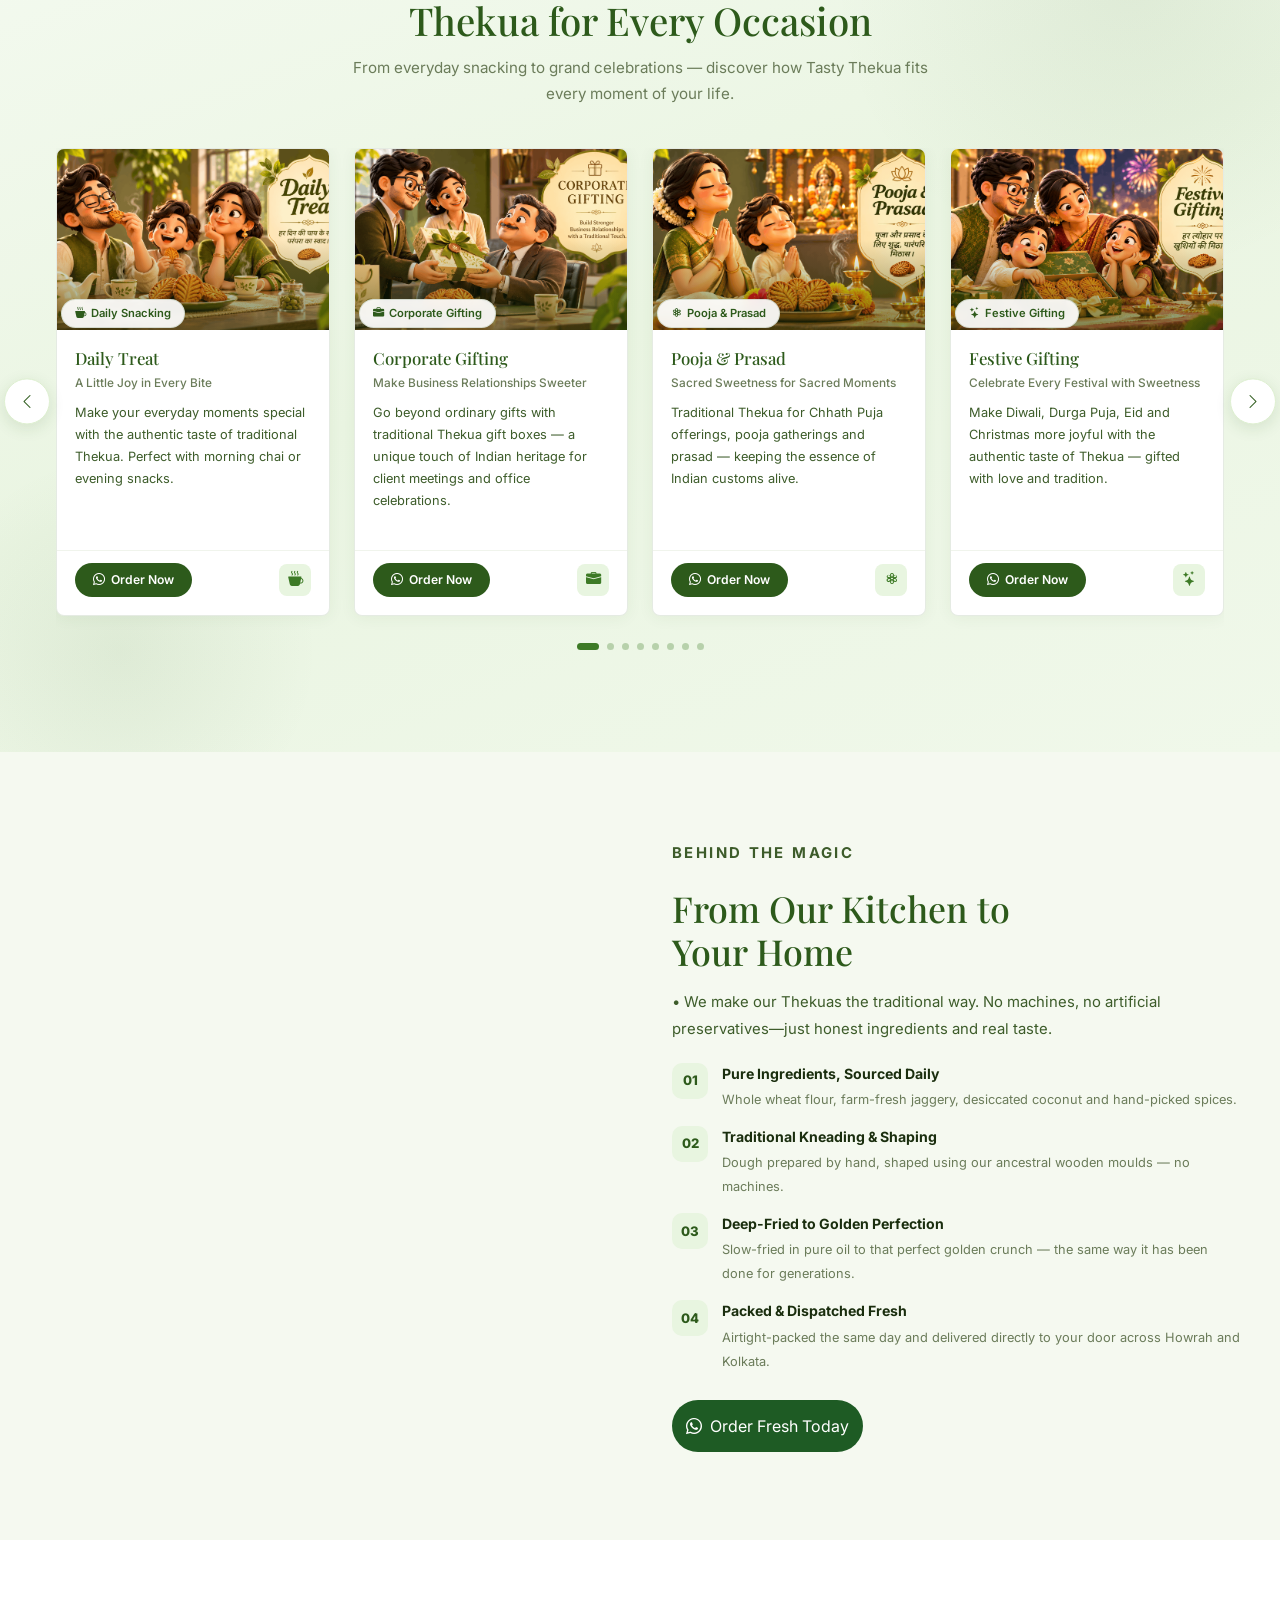
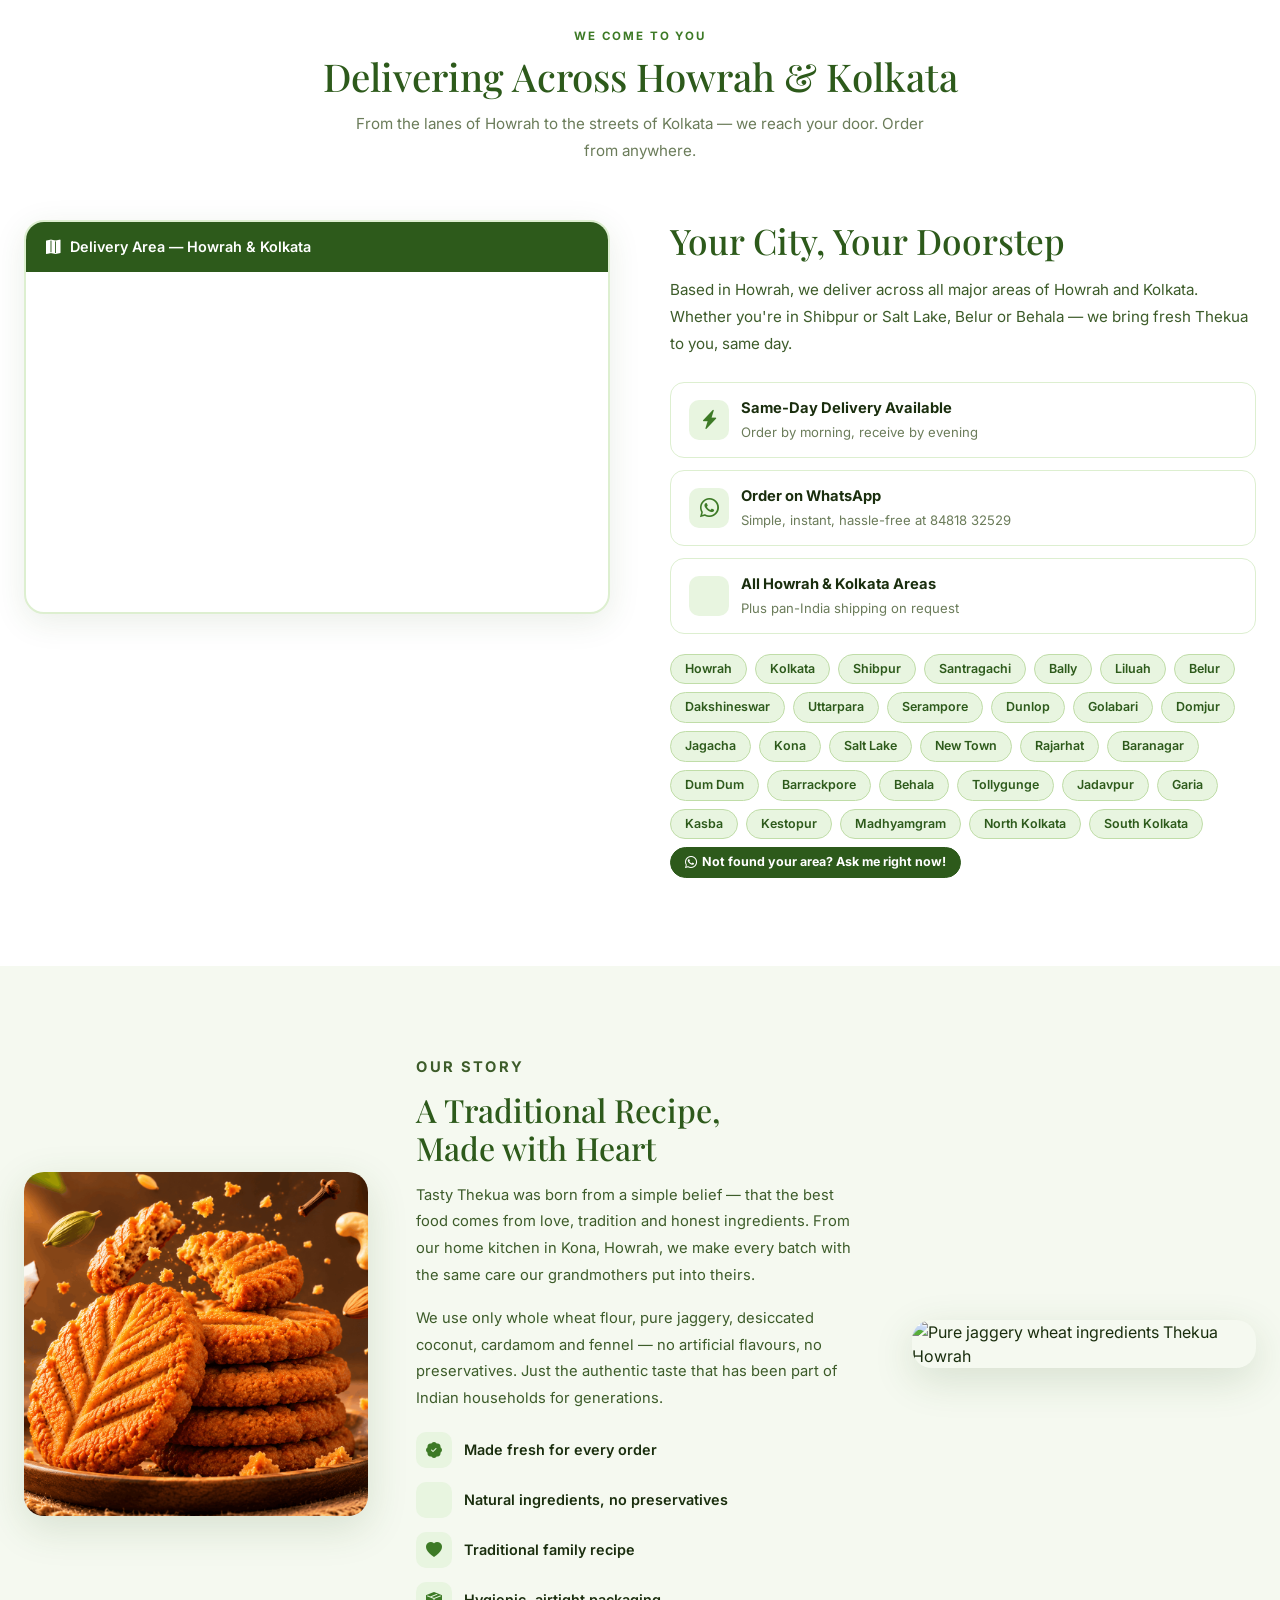
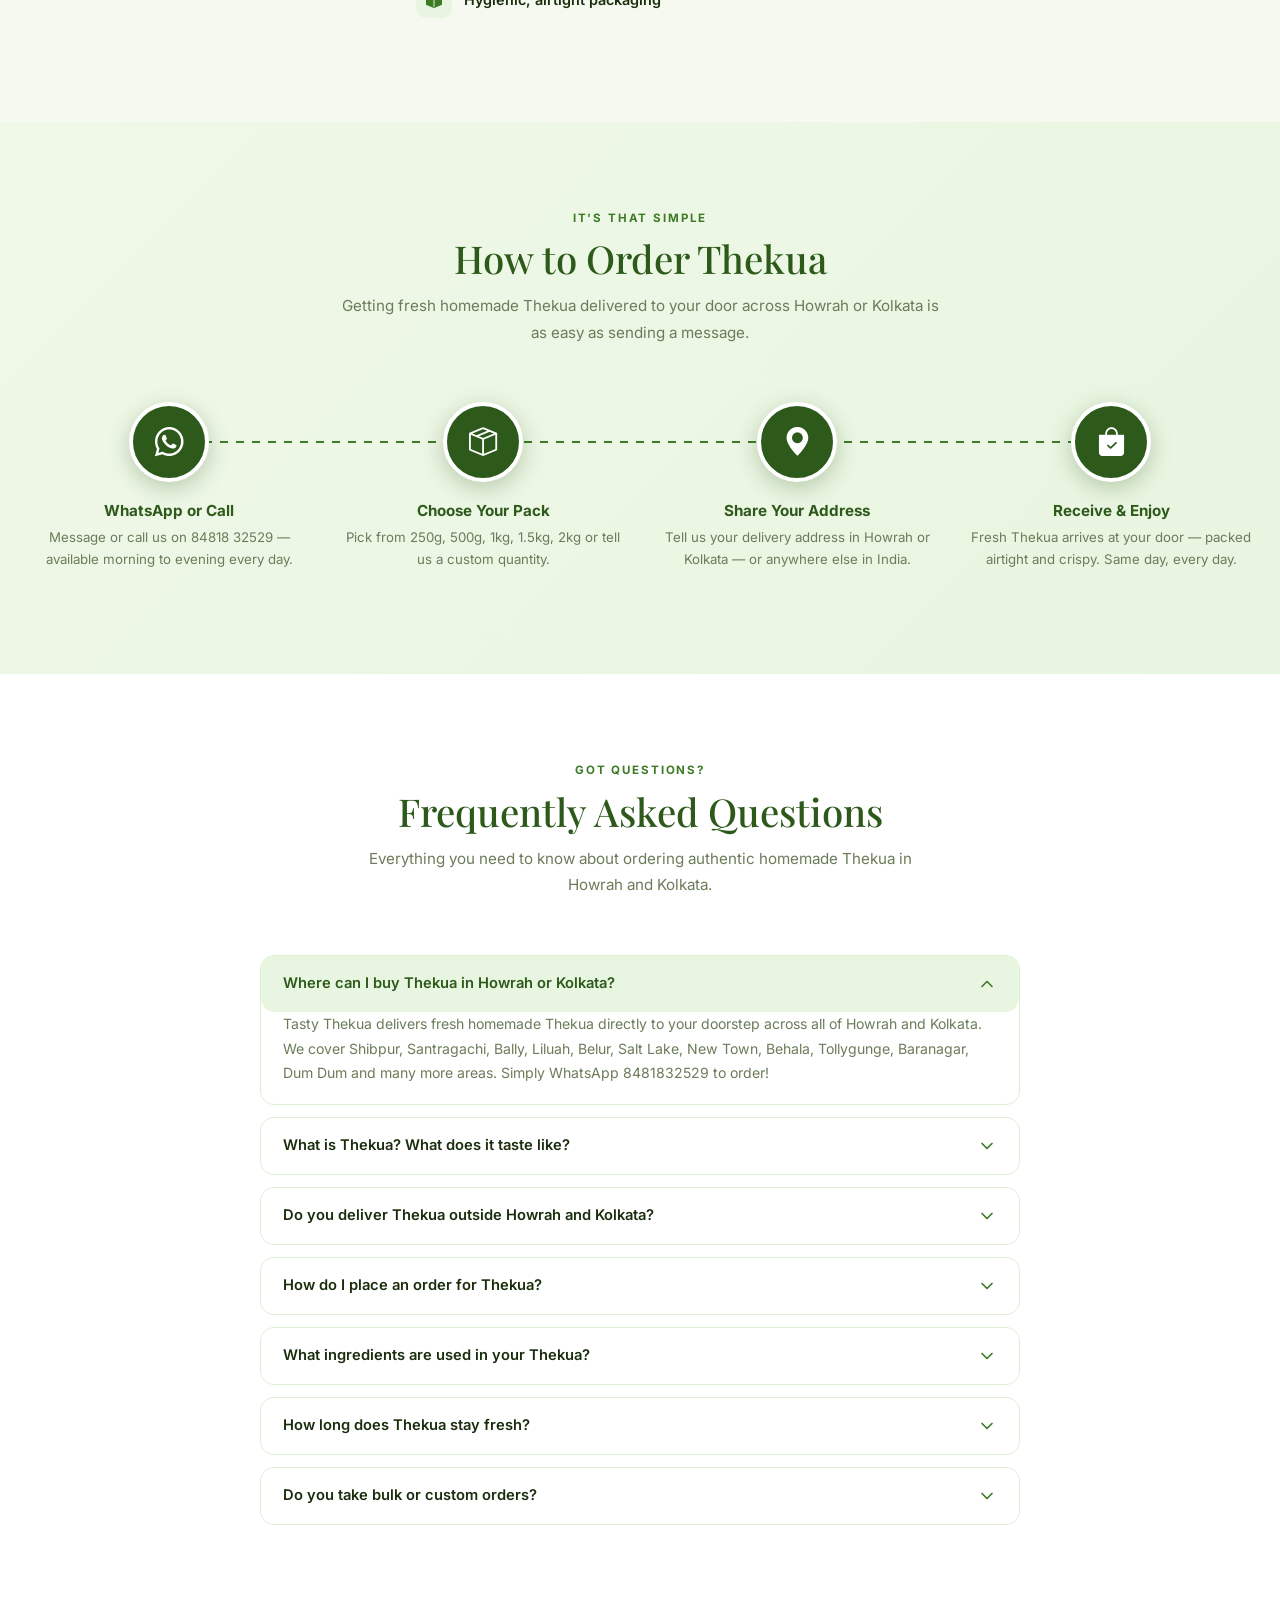
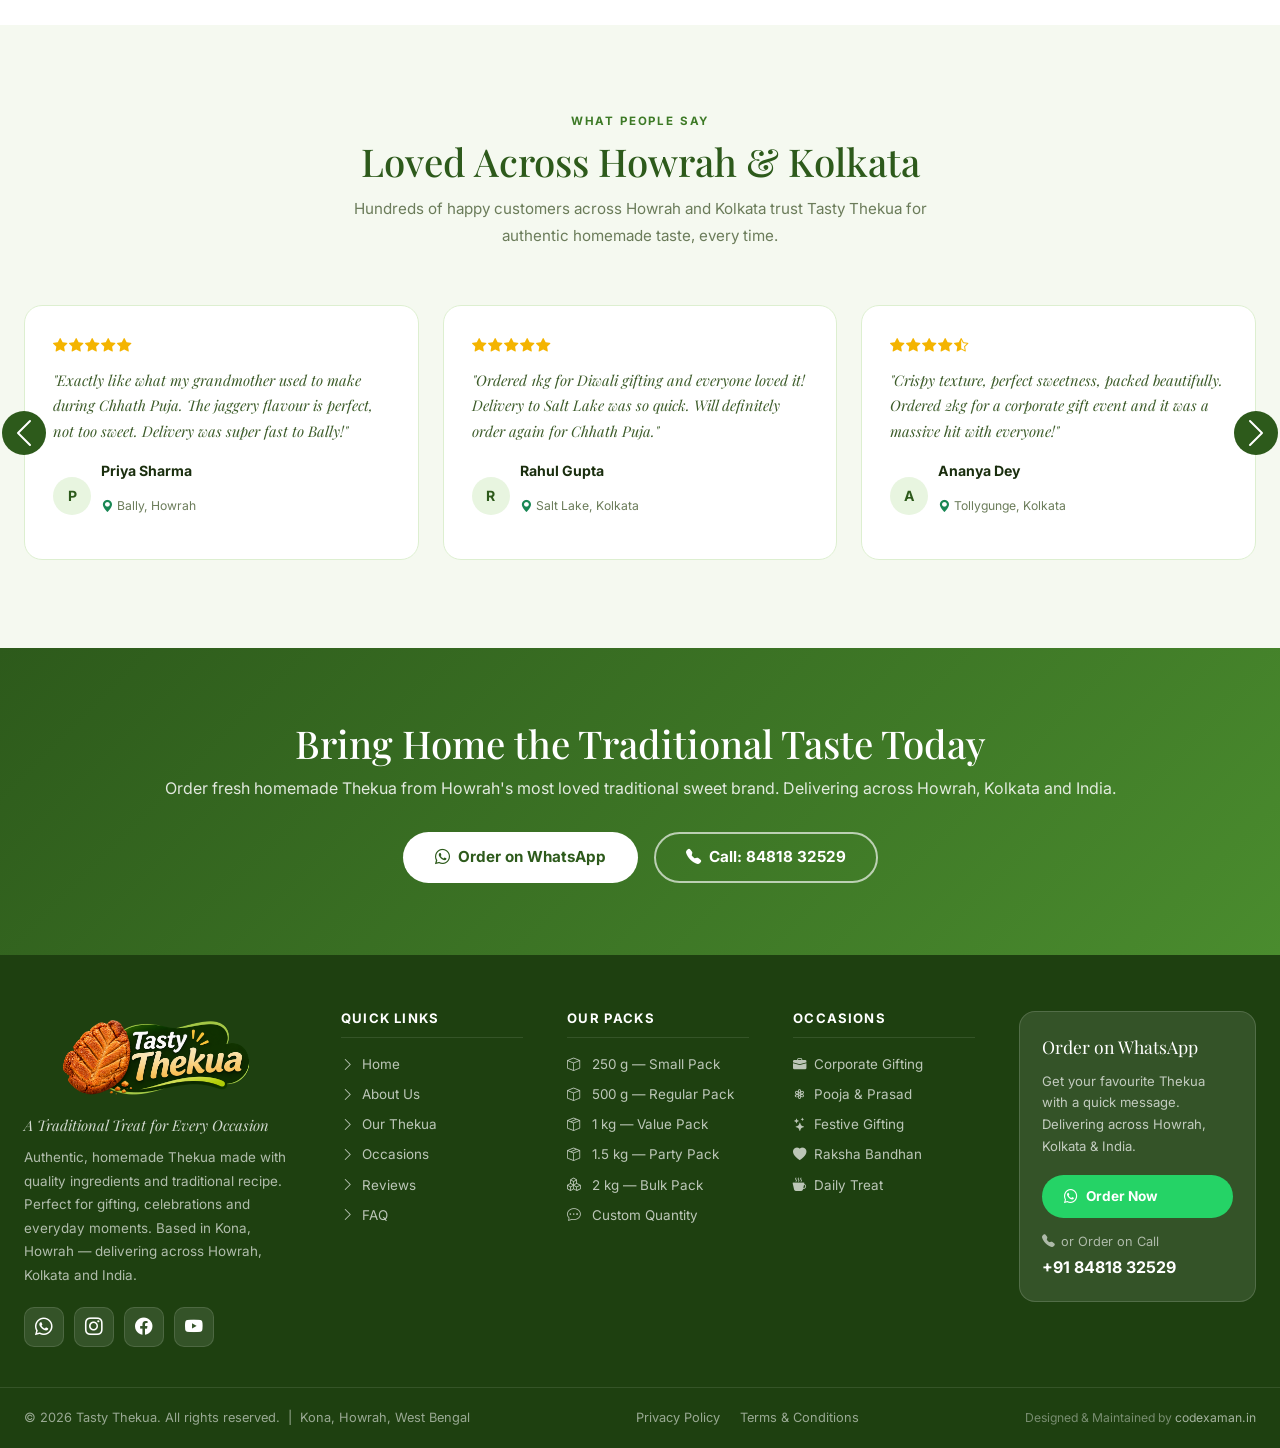
==== commit 8d2122d5: "sdf" ====
--- a/home.html
+++ b/home.html
@@ -183,7 +183,7 @@
       <span class="hero-eyebrow-dot"></span>
       Howrah's Most Loved Homemade Thekua
     </div>
-    <h1>Authentic <em>Thekua</em><br>Delivered Across<br>Howrah &amp; Kolkata</h1>
+    <h1>Tasty <em>Thekua</em><br>Delivered Across<br>Howrah &amp; Kolkata</h1>
     <p class="hero-sub">Traditional homemade Thekua made with pure jaggery, whole wheat and aromatic spices — your city, your doorstep. Order on WhatsApp in minutes.</p>
     <div class="hero-btns">
       <a href="https://wa.me/918481832529" class="btn-hero-primary"><i class="bi bi-whatsapp"></i> Order on WhatsApp</a>
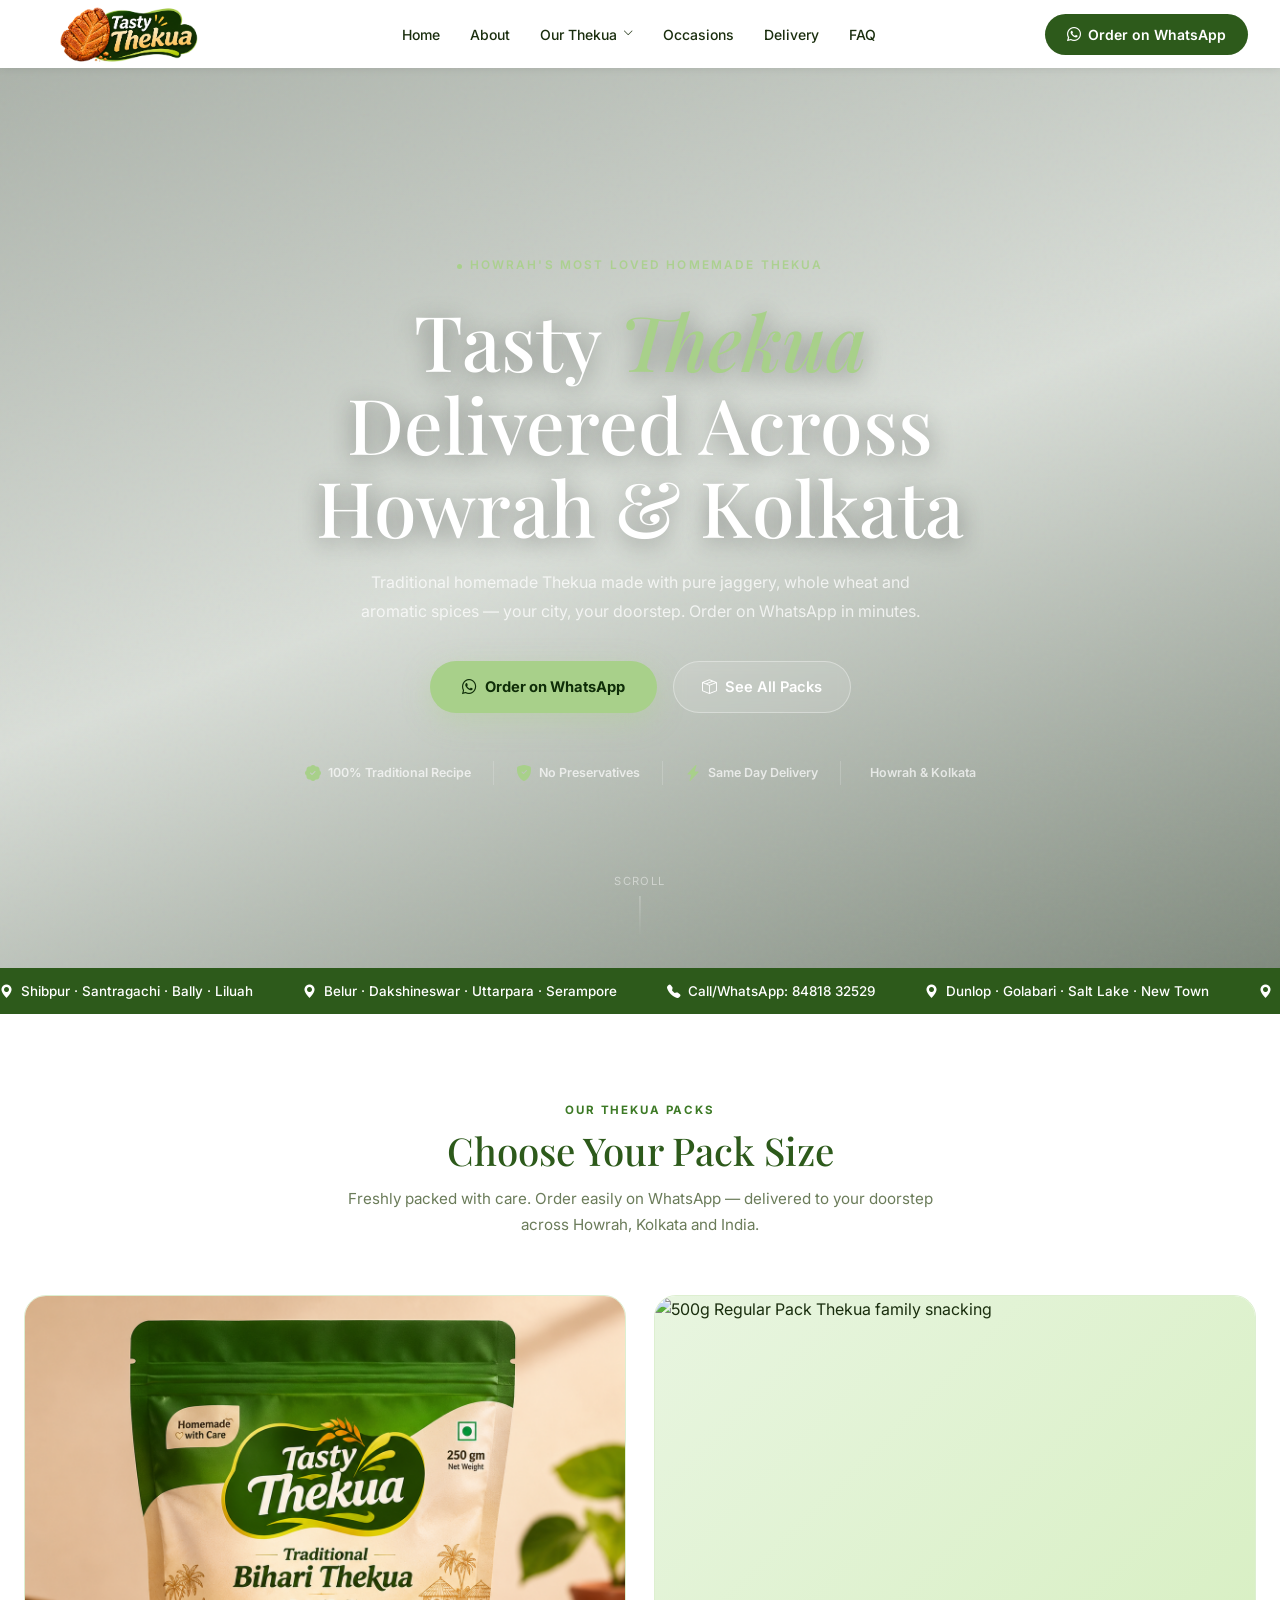
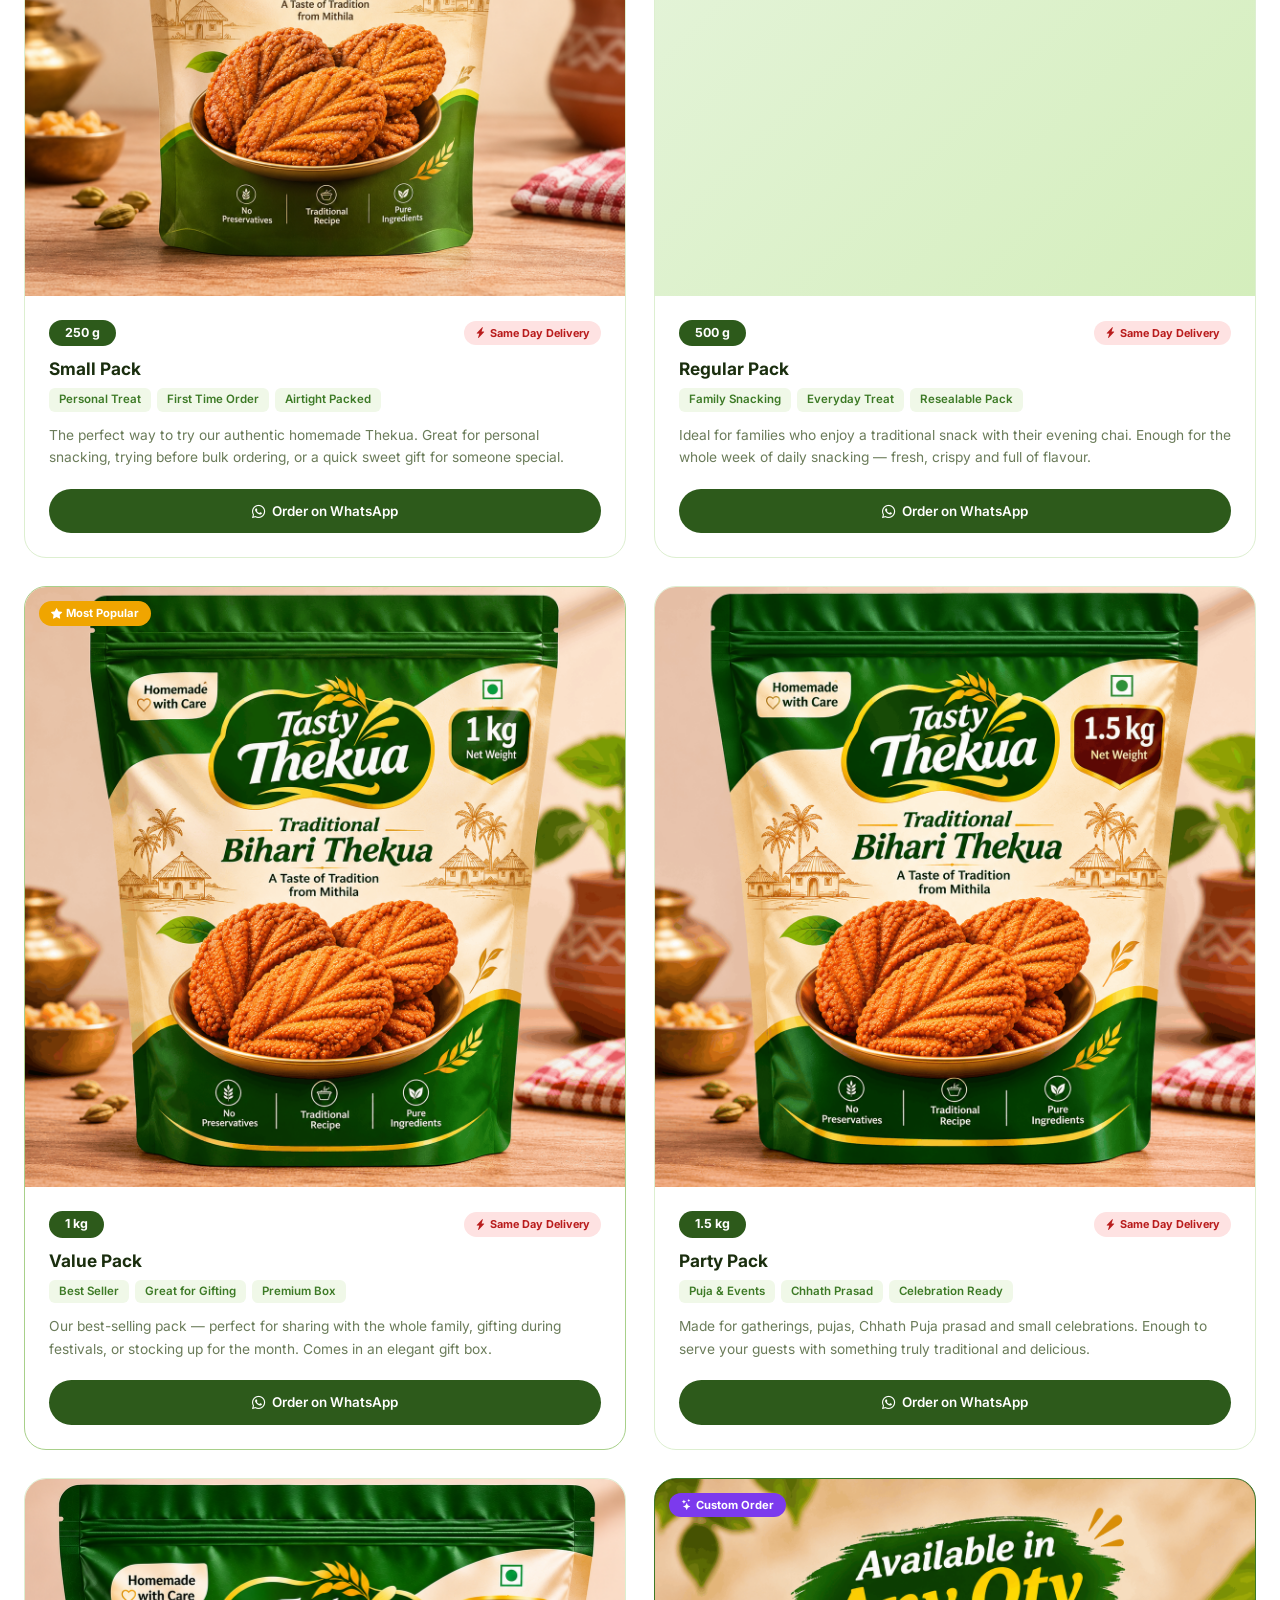
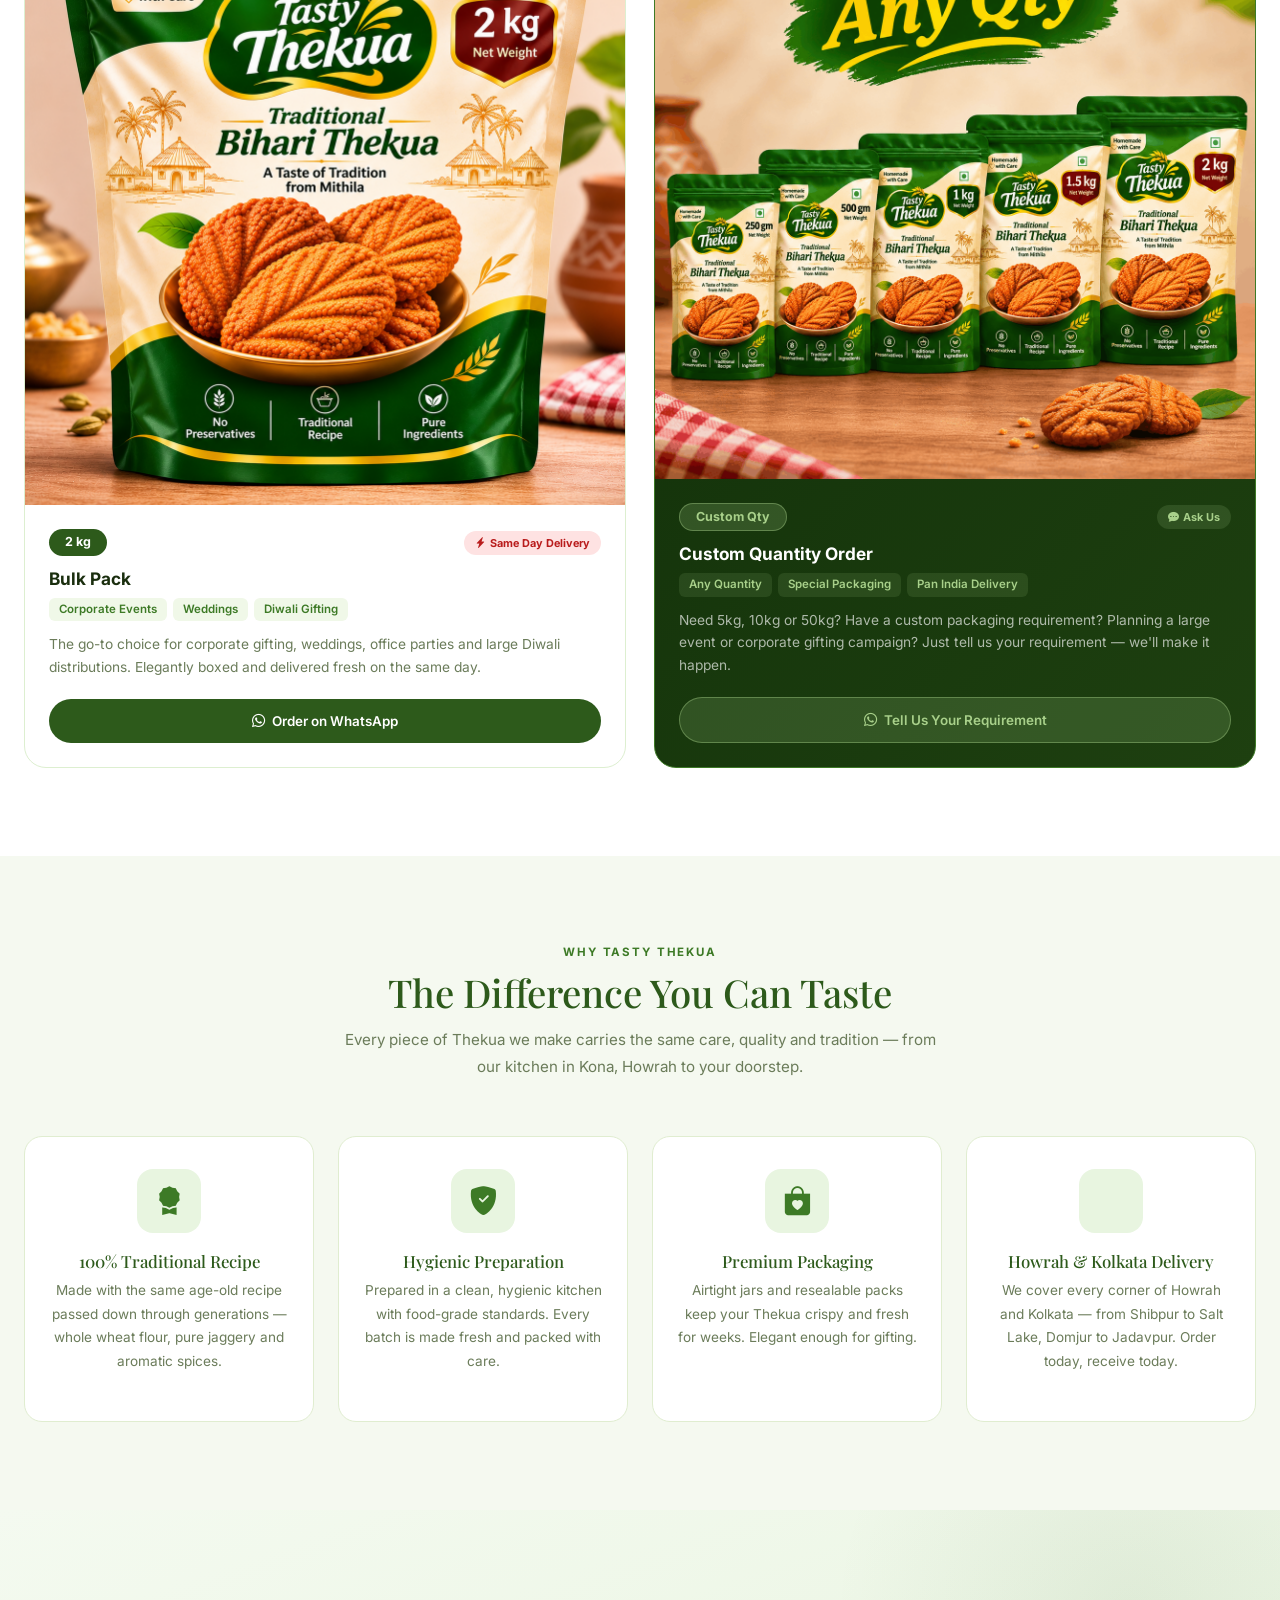
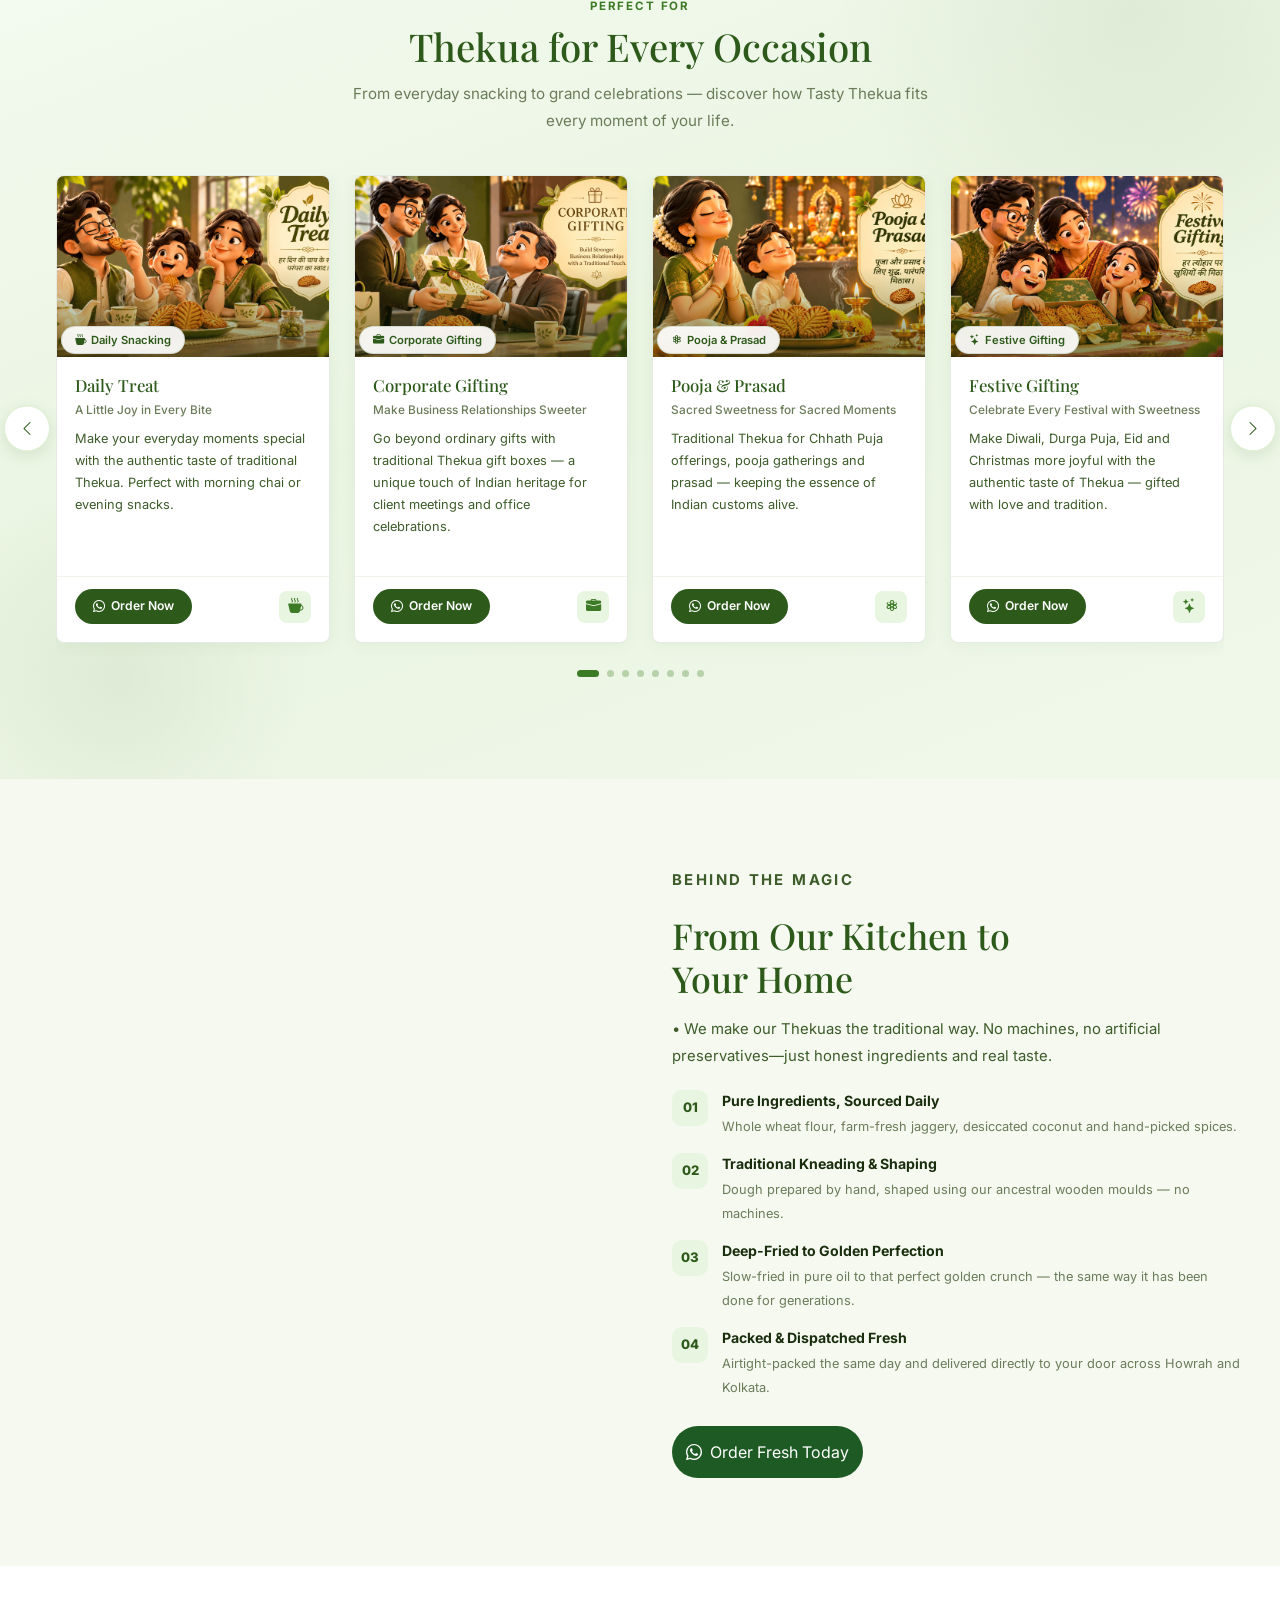
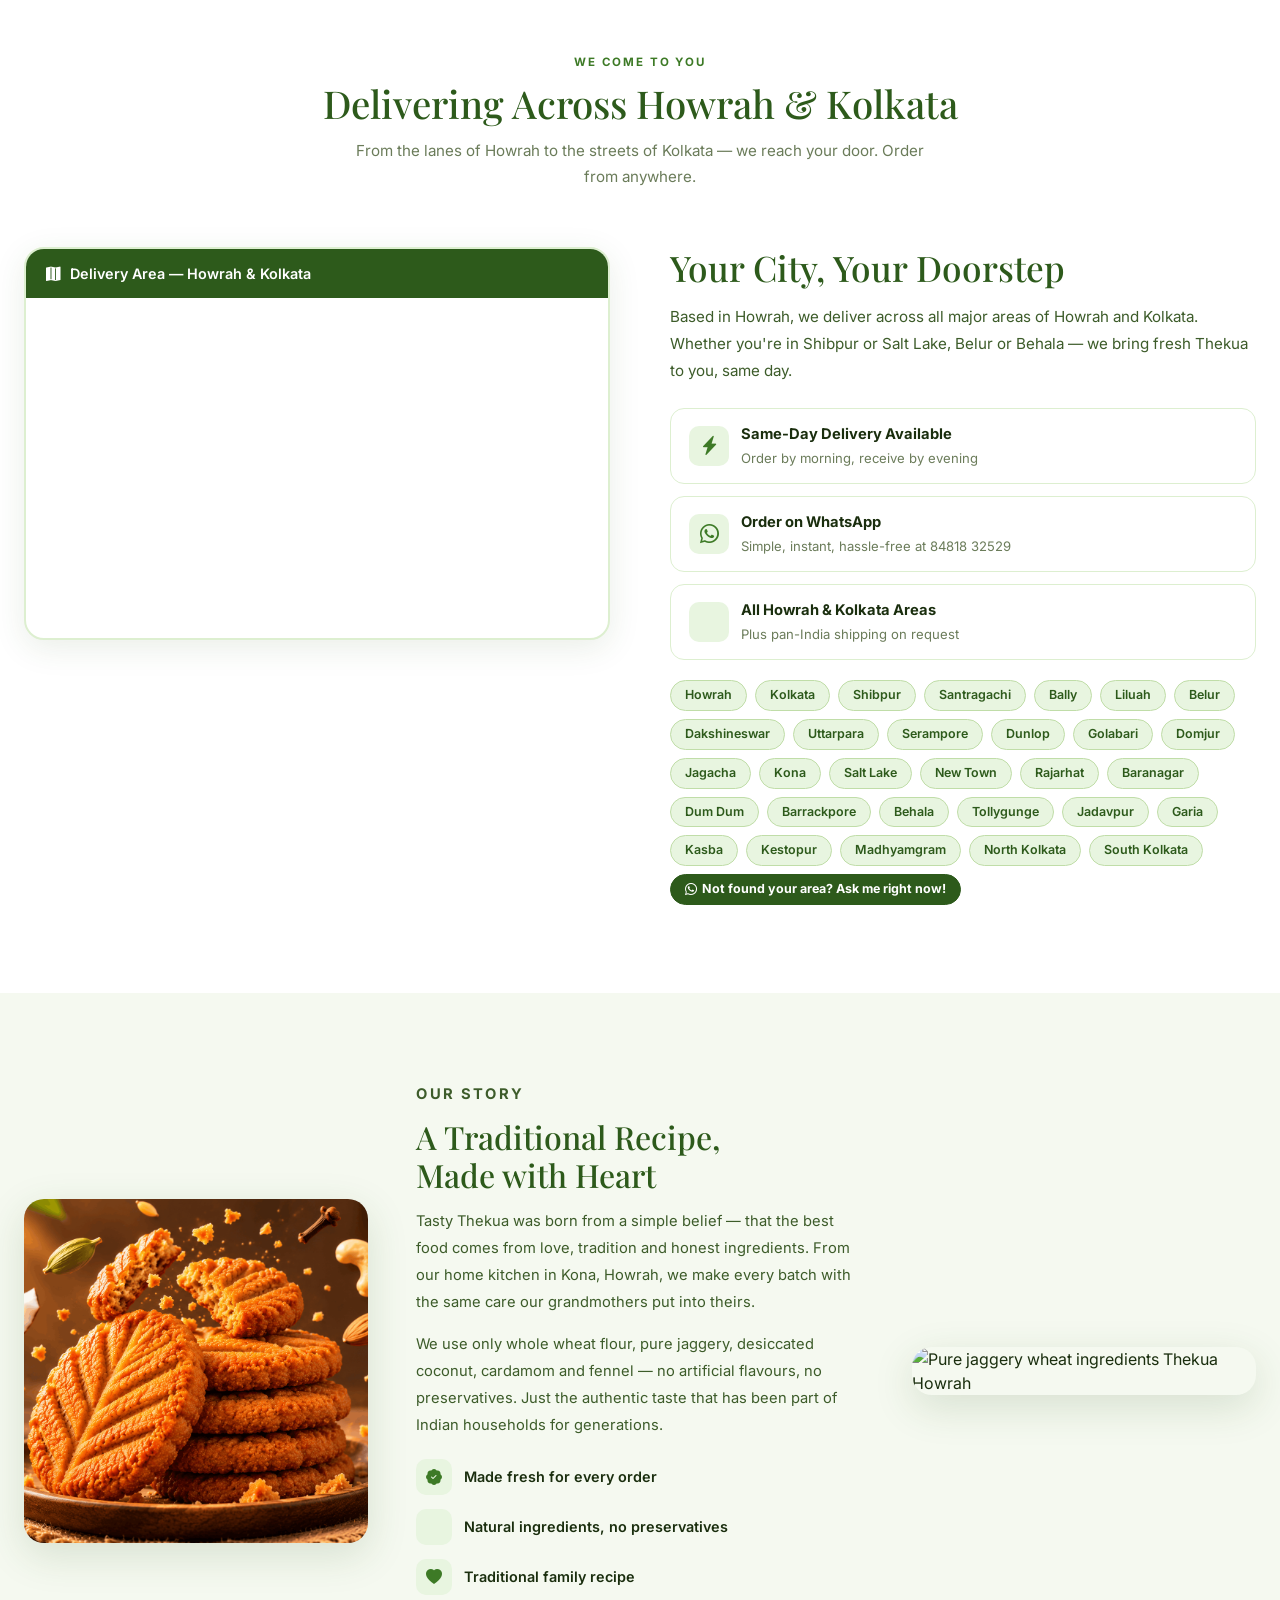
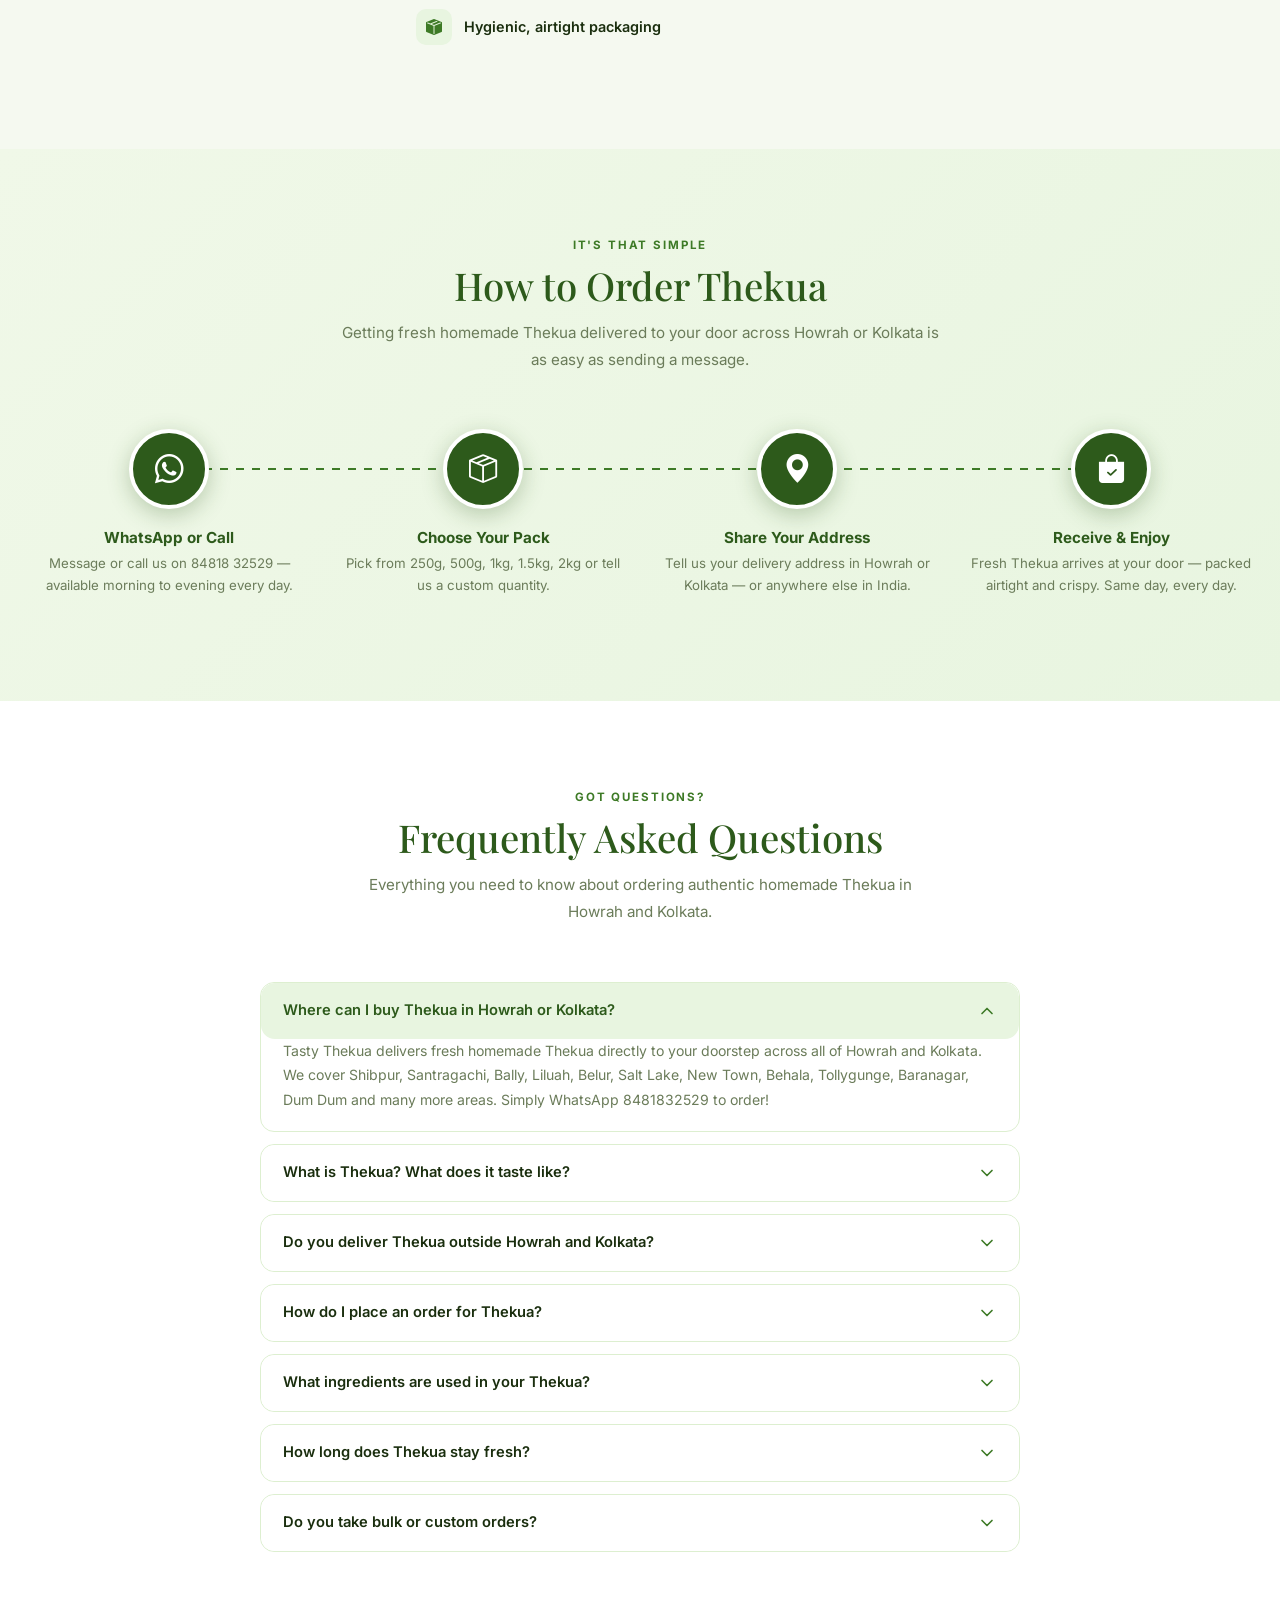
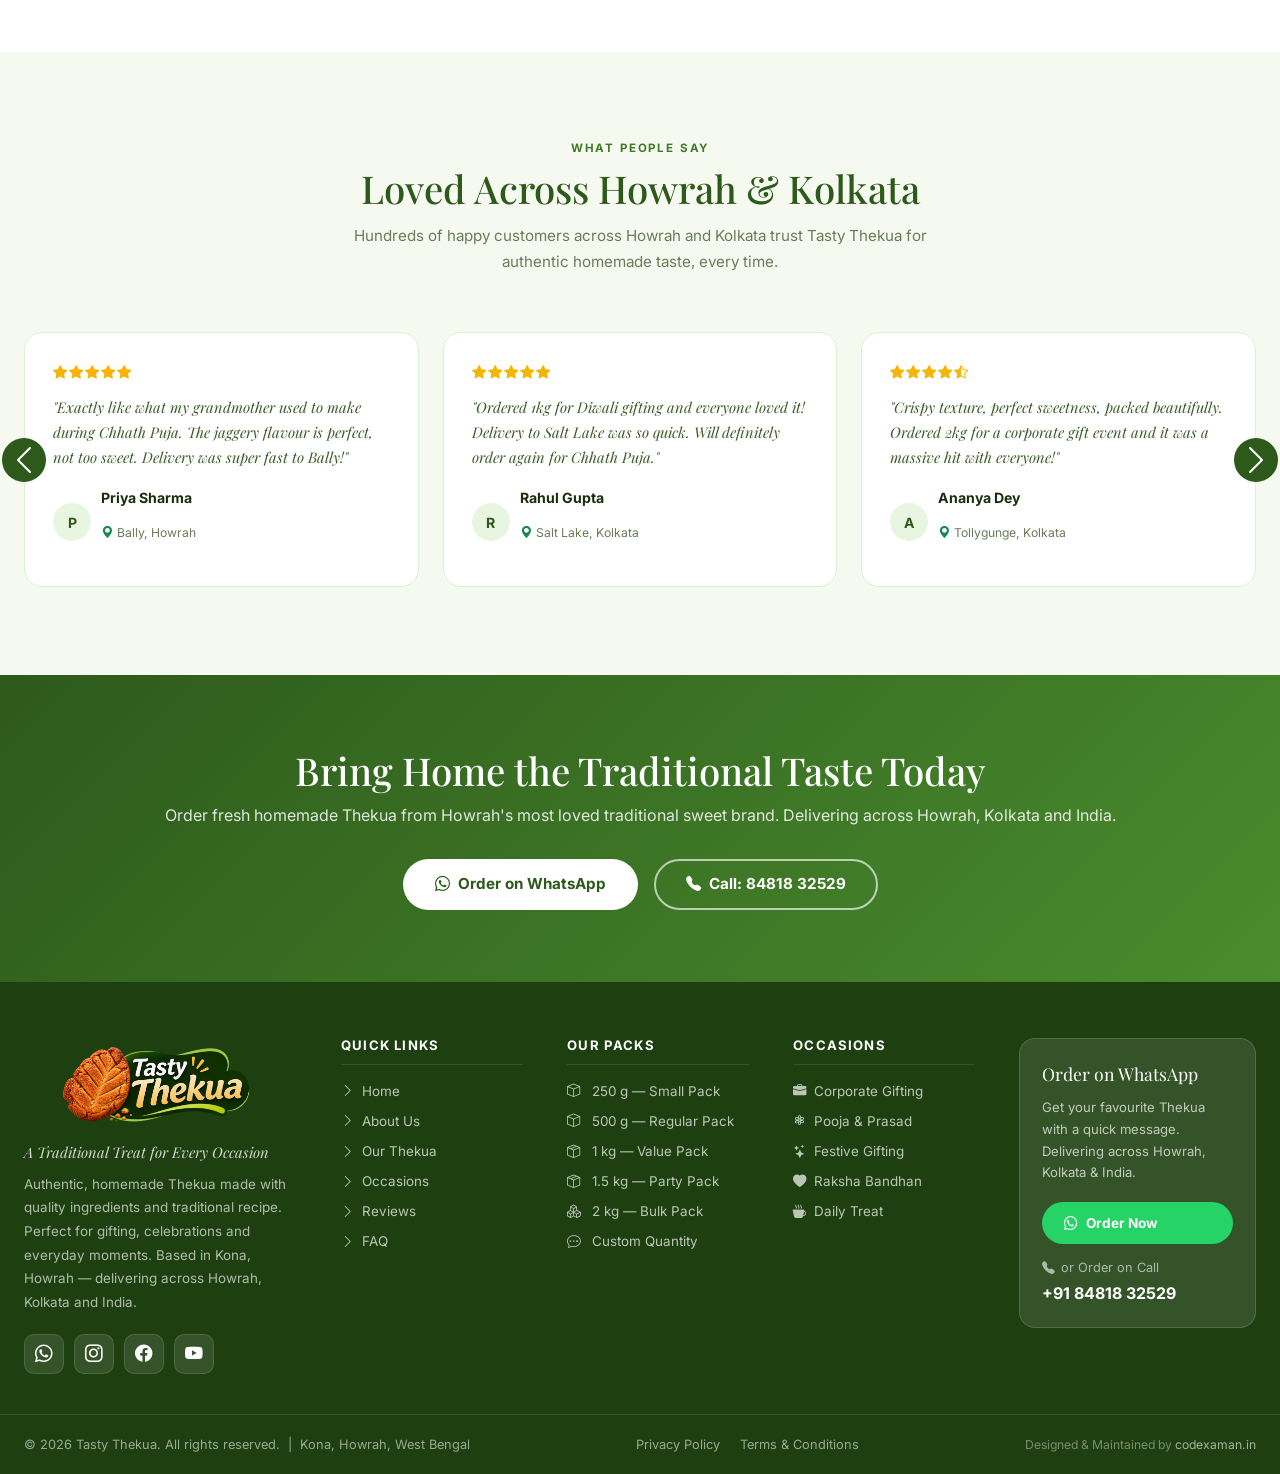
==== commit 2e4ac385: "sfd" ====
--- a/home.html
+++ b/home.html
@@ -110,7 +110,7 @@
               </div>
               <!-- Custom -->
               <div class="mega-pack-card" style="background:linear-gradient(135deg,#f8fdf4,#edf8e4);border-color:#c0dda8;">
-                <img class="mega-pack-img" src="https://placehold.co/180x180/d4eebc/1e4010?text=Any+Qty" alt="Custom quantity Thekua" loading="lazy" style="background:#e8f5e0;" />
+                <img class="mega-pack-img" src="assets/images/any.png" alt="Custom quantity Thekua" loading="lazy" style="background:#e8f5e0;" />
                 <div class="mega-weight-badge" style="background:#7c3aed;">Custom</div>
                 <div class="mega-pack-name">Custom Order</div>
                 <div class="mega-pack-use">Any Quantity</div>
@@ -290,7 +290,7 @@
       <div class="pack-card reveal" style="background:linear-gradient(135deg,#0f2d08,#1e4010);border-color:#3d7a26;">
         <div class="pack-custom-badge"><i class="bi bi-stars me-1"></i>Custom Order</div>
         <div class="pack-img-wrap" style="background:linear-gradient(135deg,#1a3a0e,#2d5a1b);">
-          <img src="https://placehold.co/700x394/1a3a0e/a8d08a?text=Any+Quantity" alt="Custom quantity Thekua bulk order Howrah Kolkata" loading="lazy" />
+          <img src="assets/images/any.png" alt="Custom quantity Thekua bulk order Howrah Kolkata" loading="lazy" />
         </div>
         <div class="pack-body">
           <div class="pack-top-row">
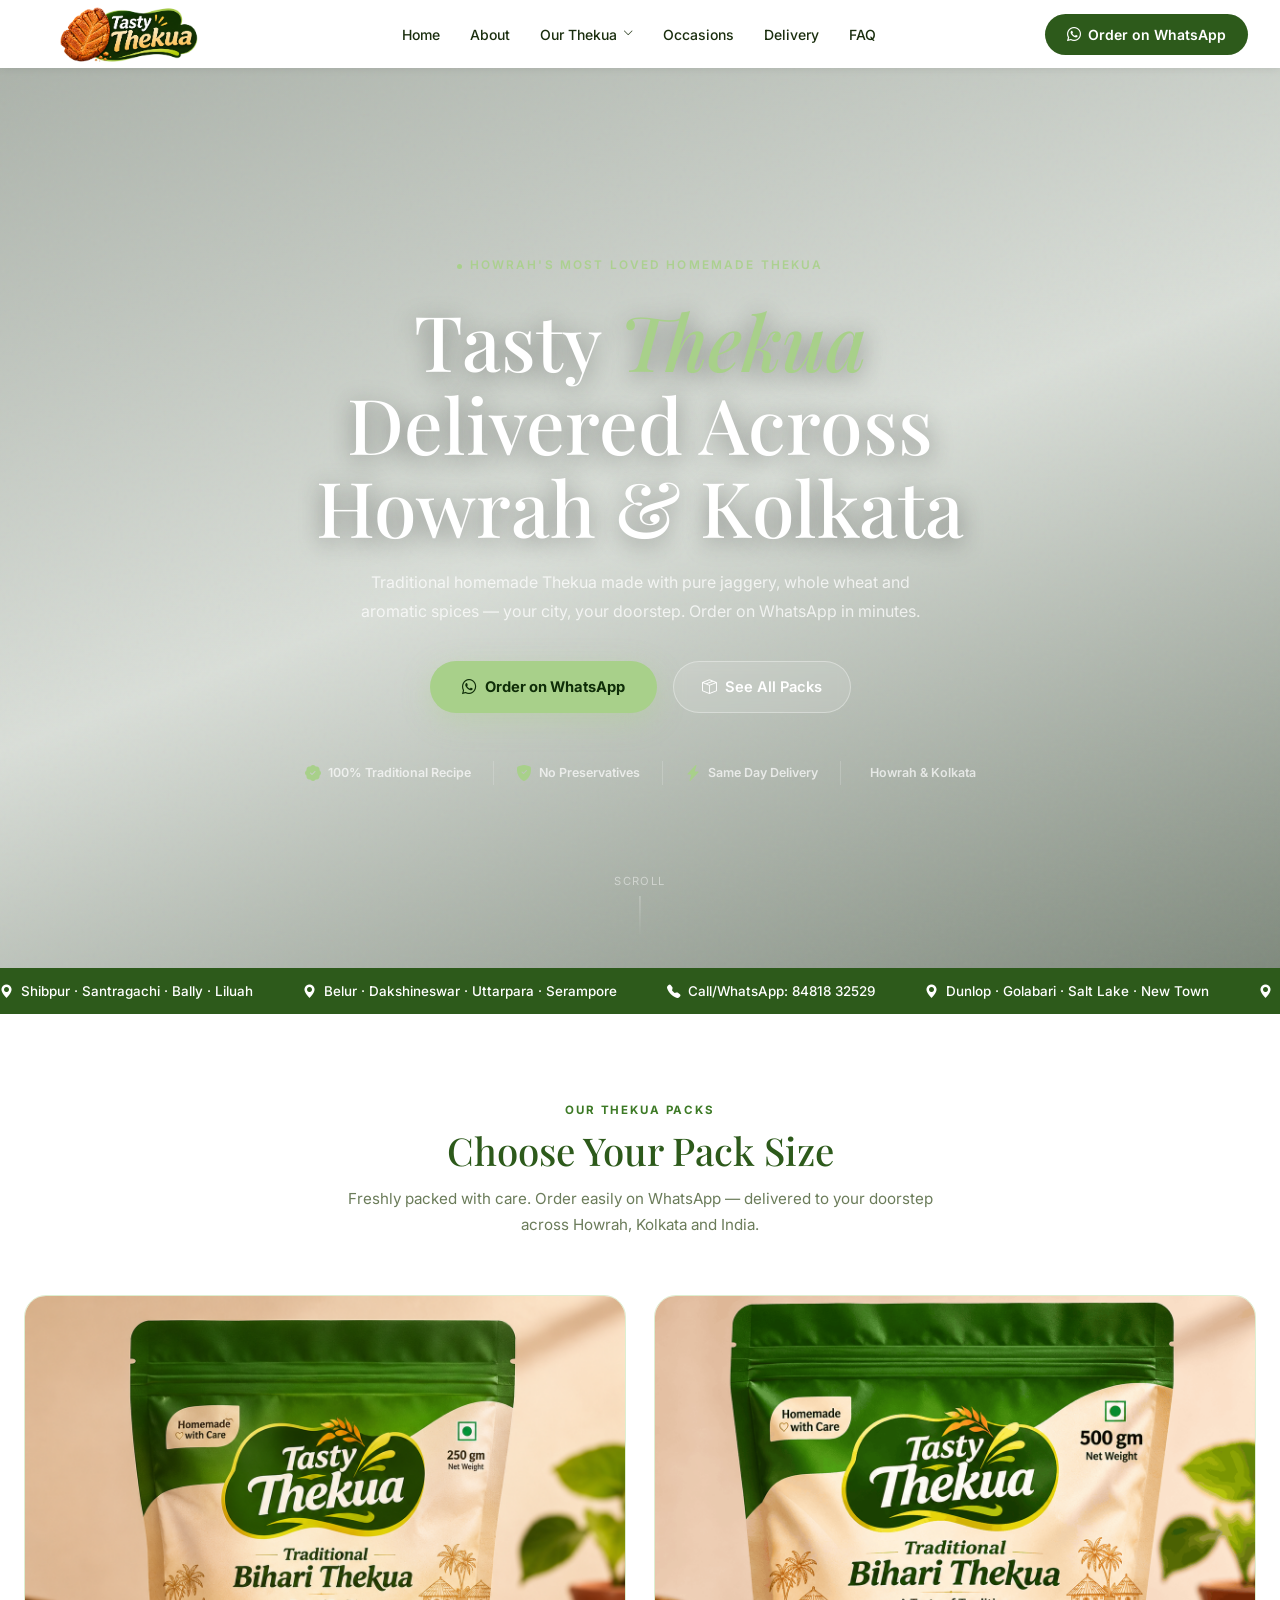
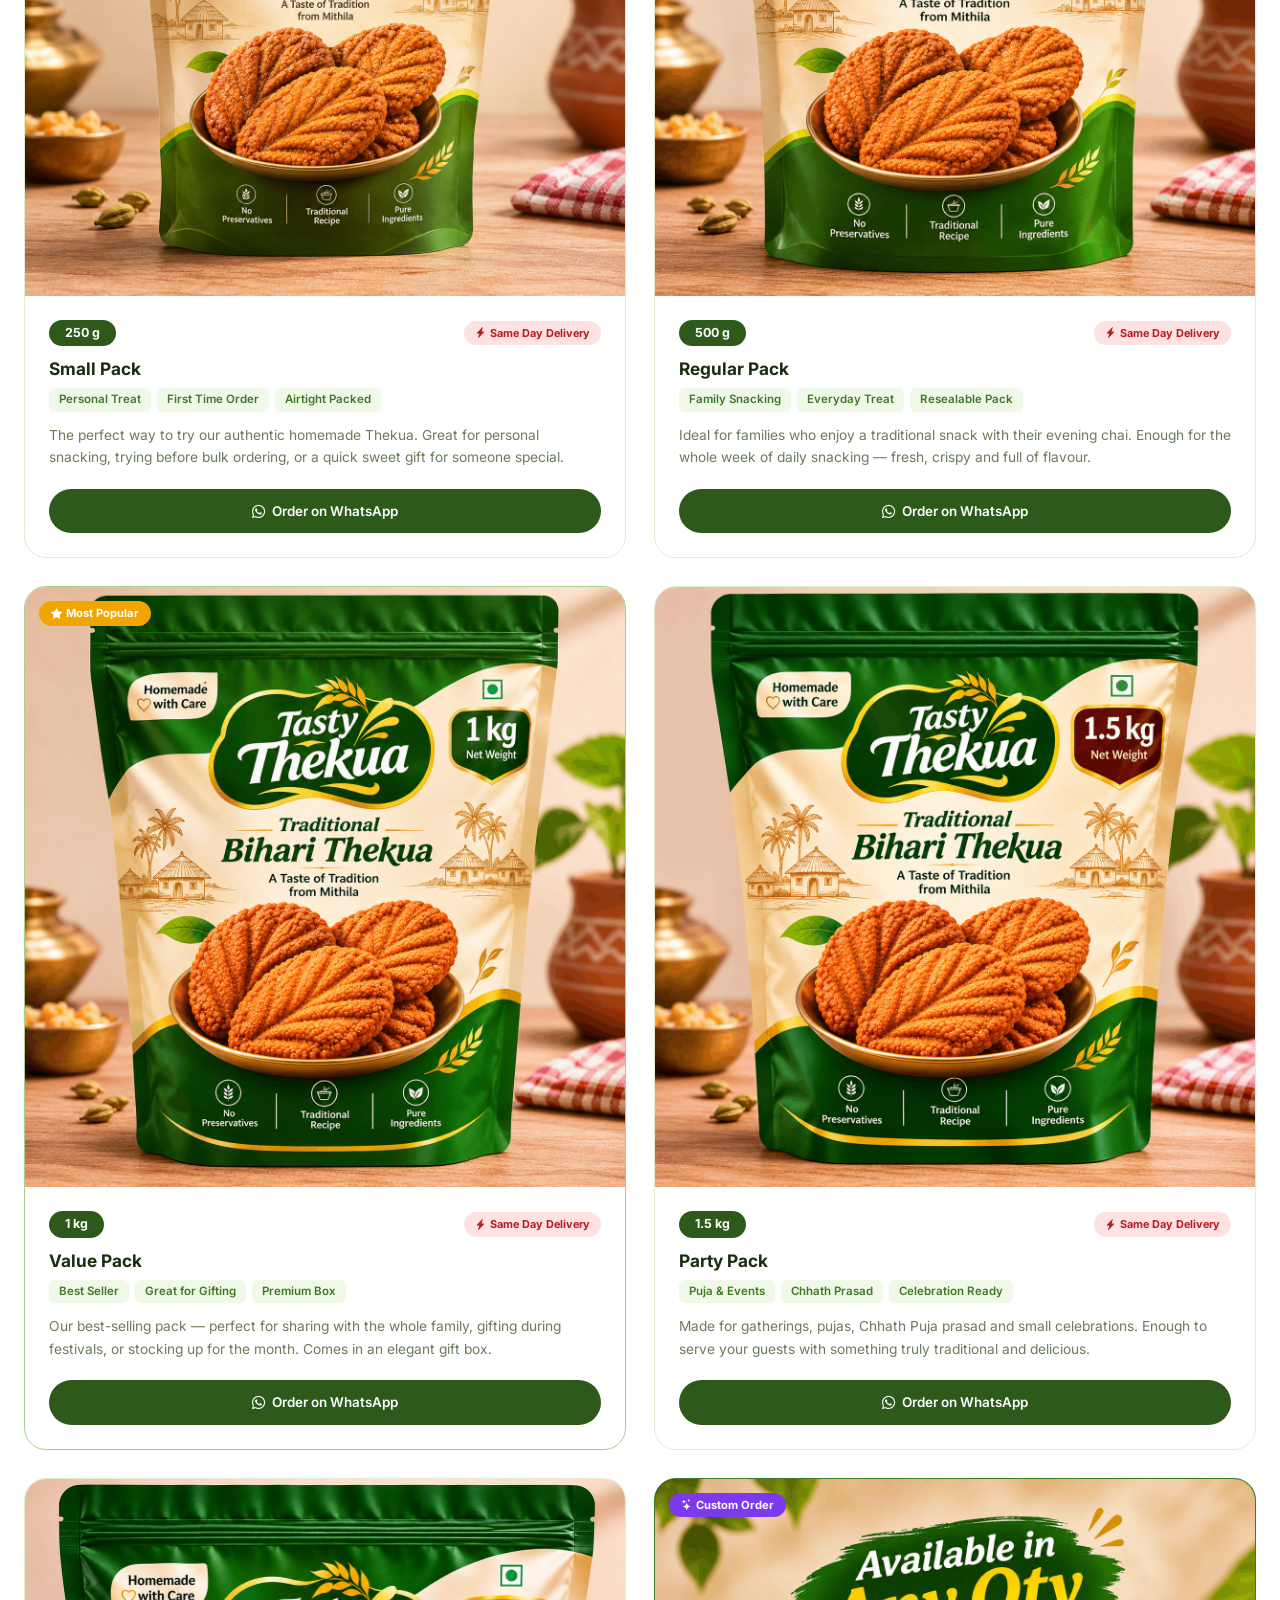
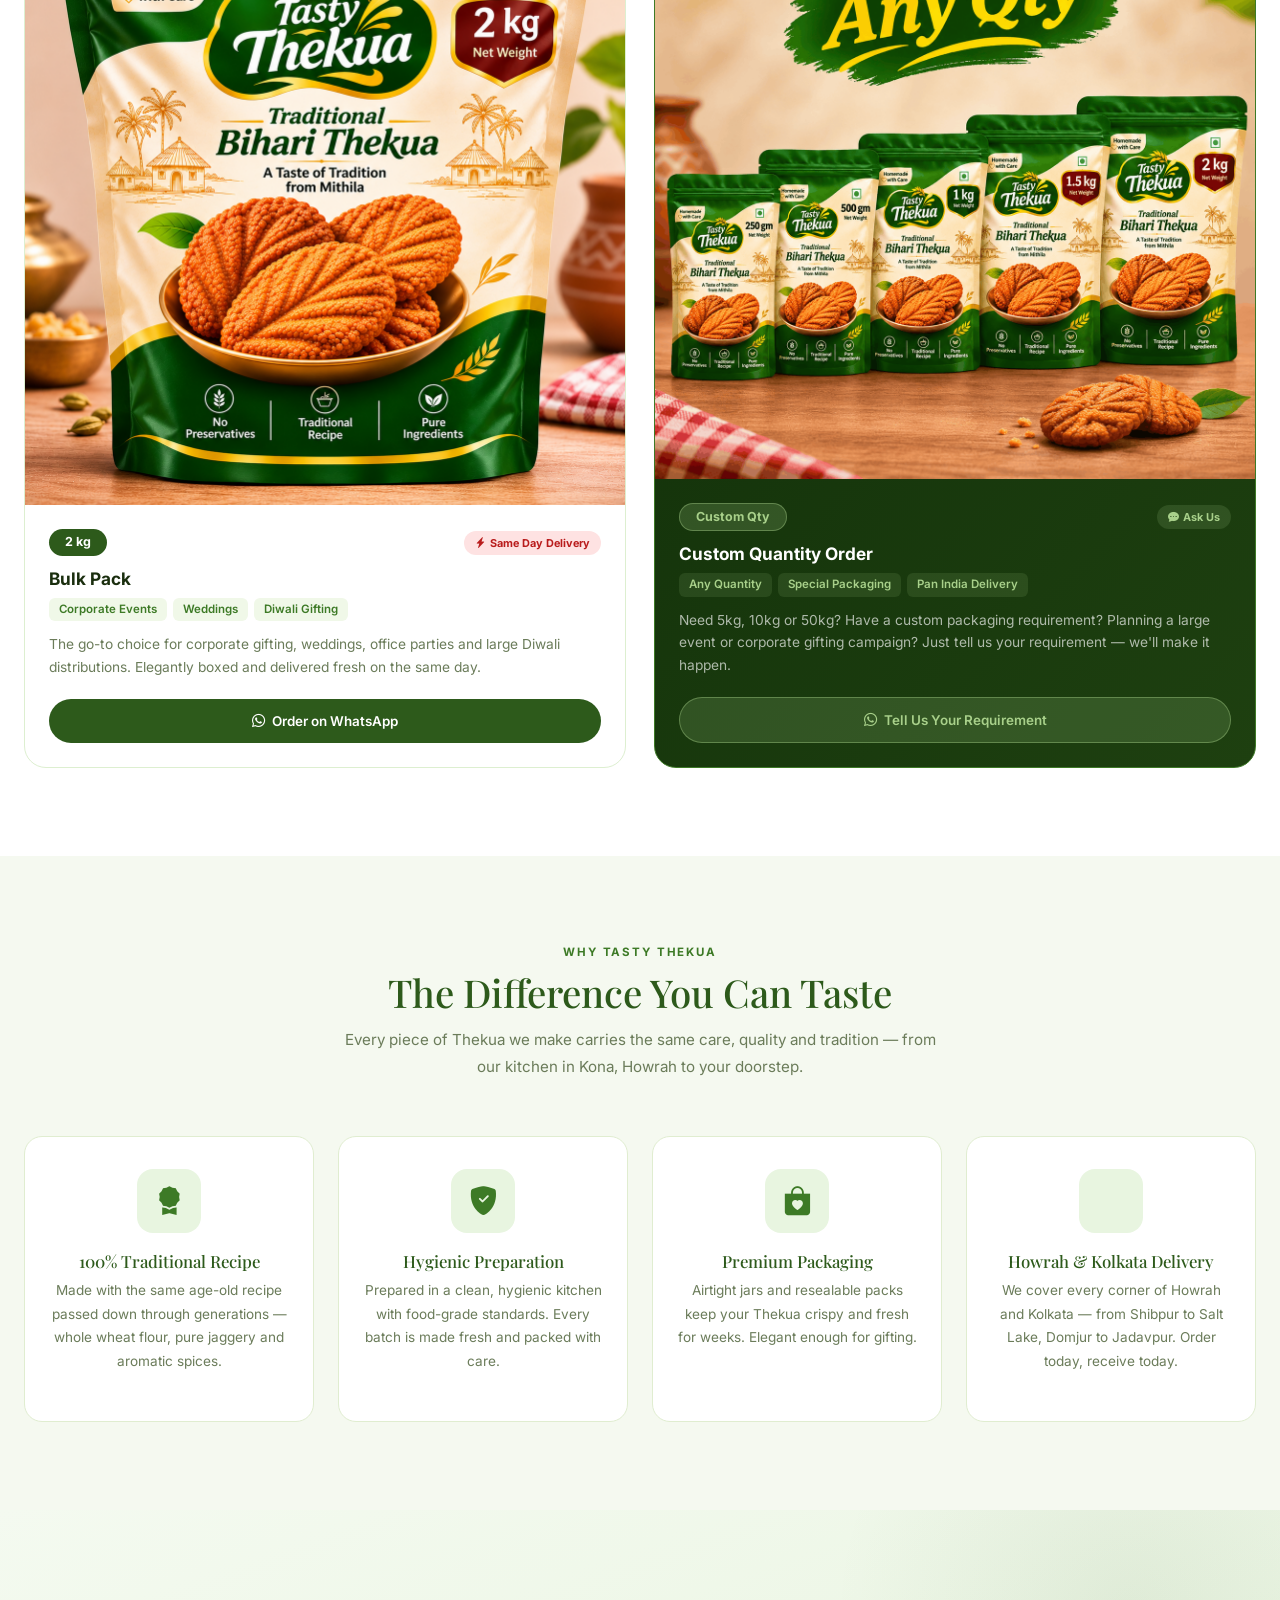
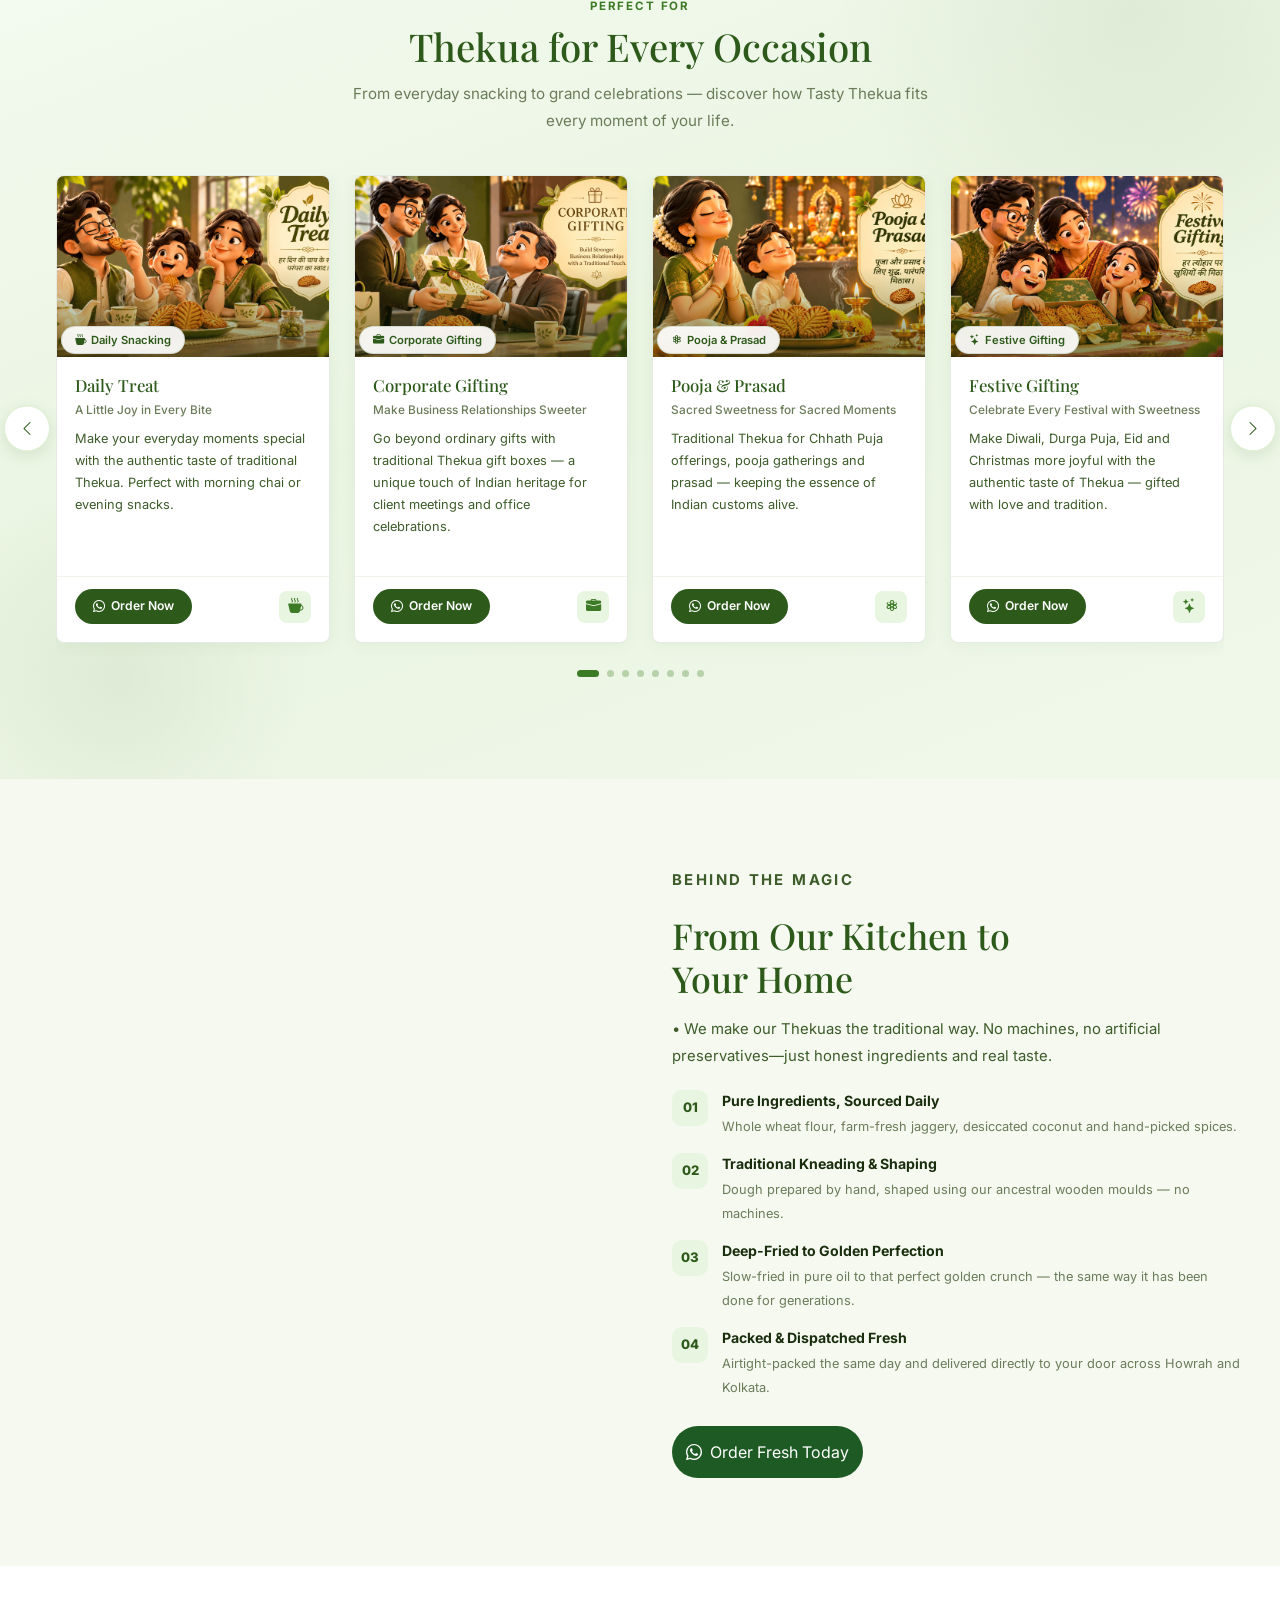
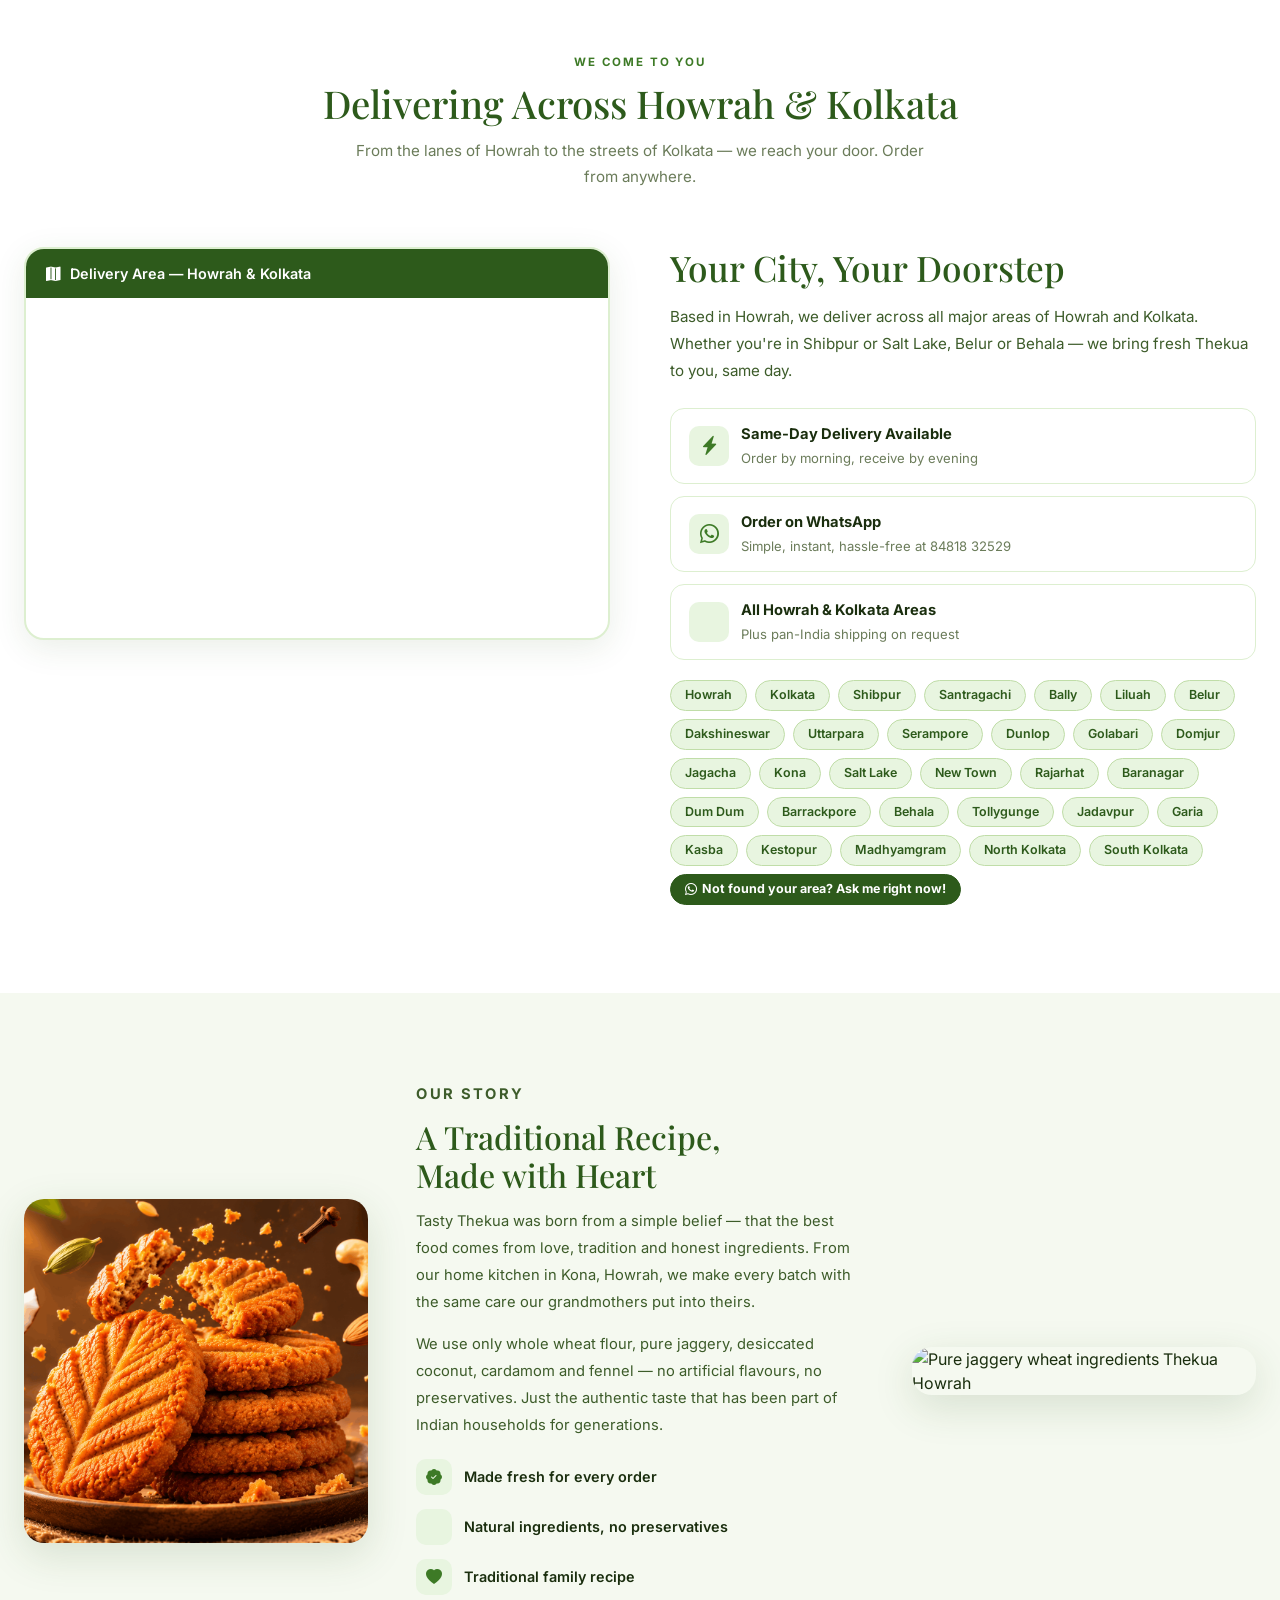
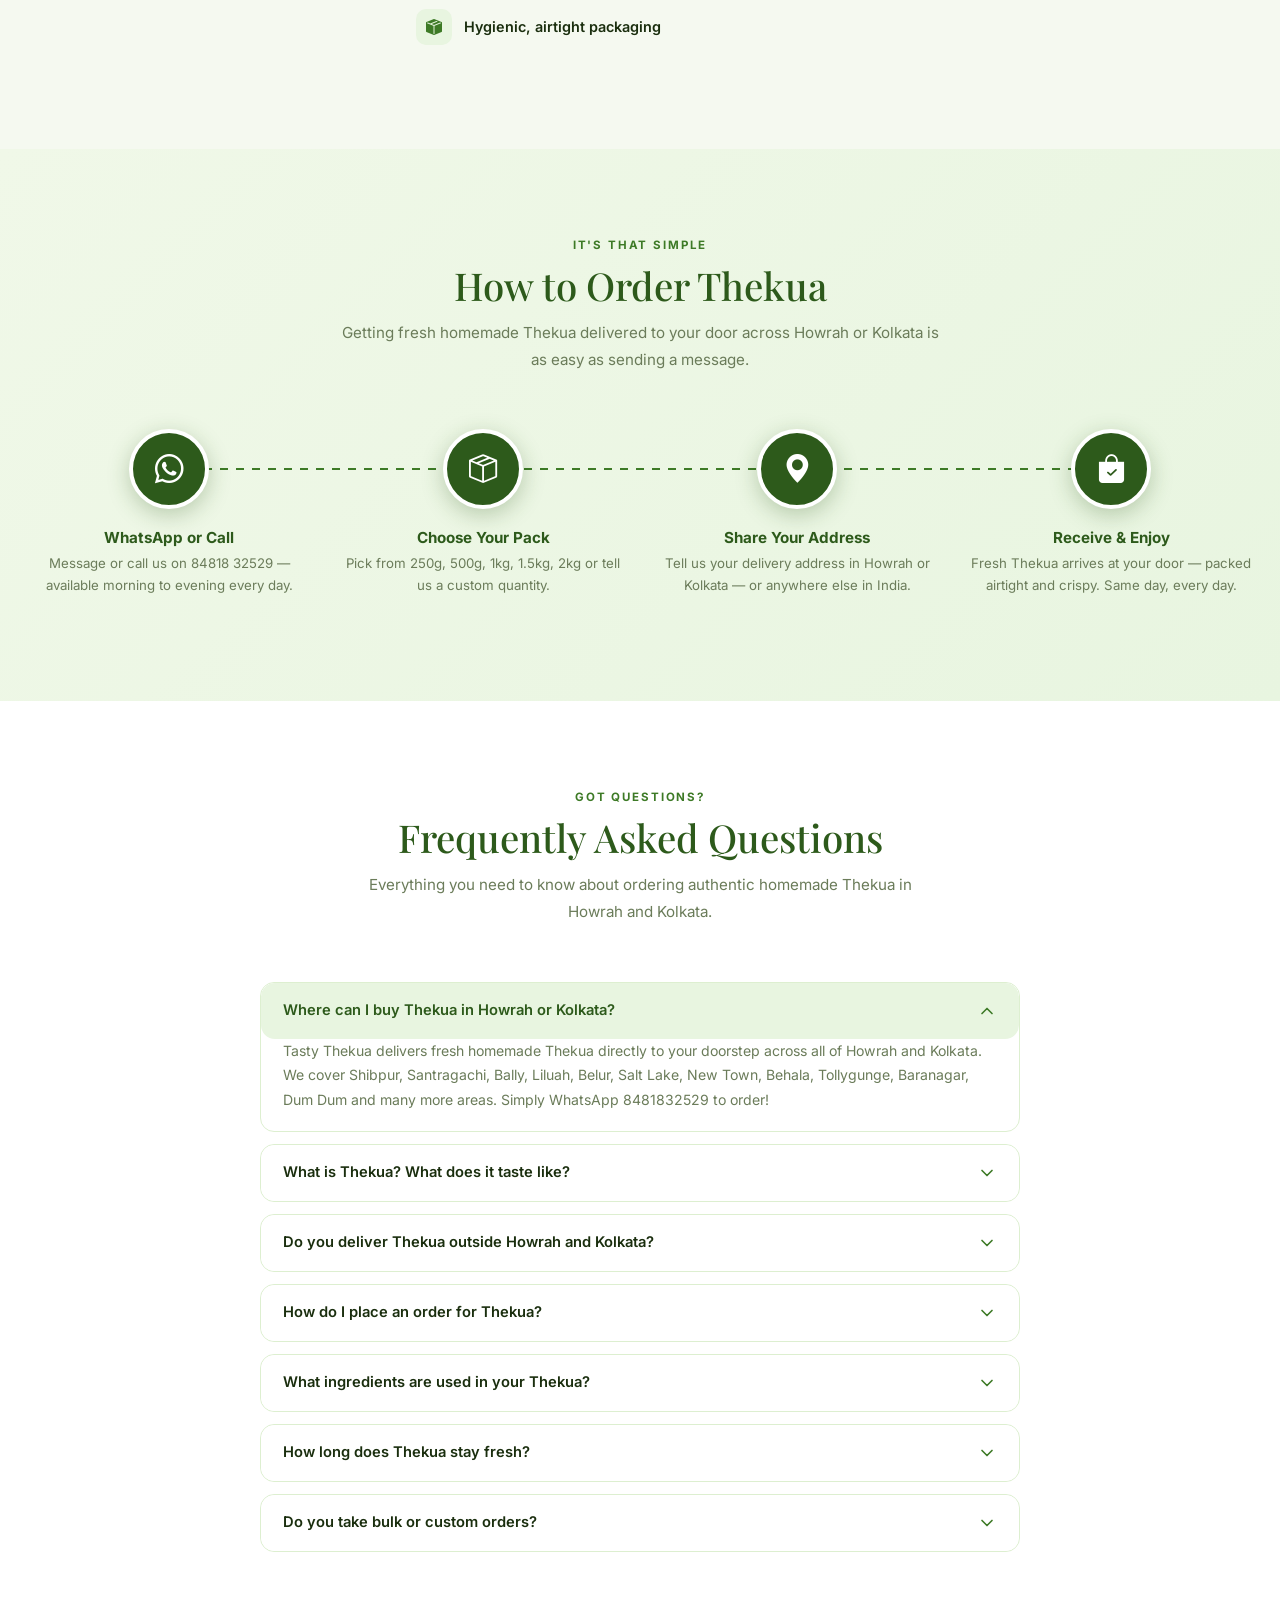
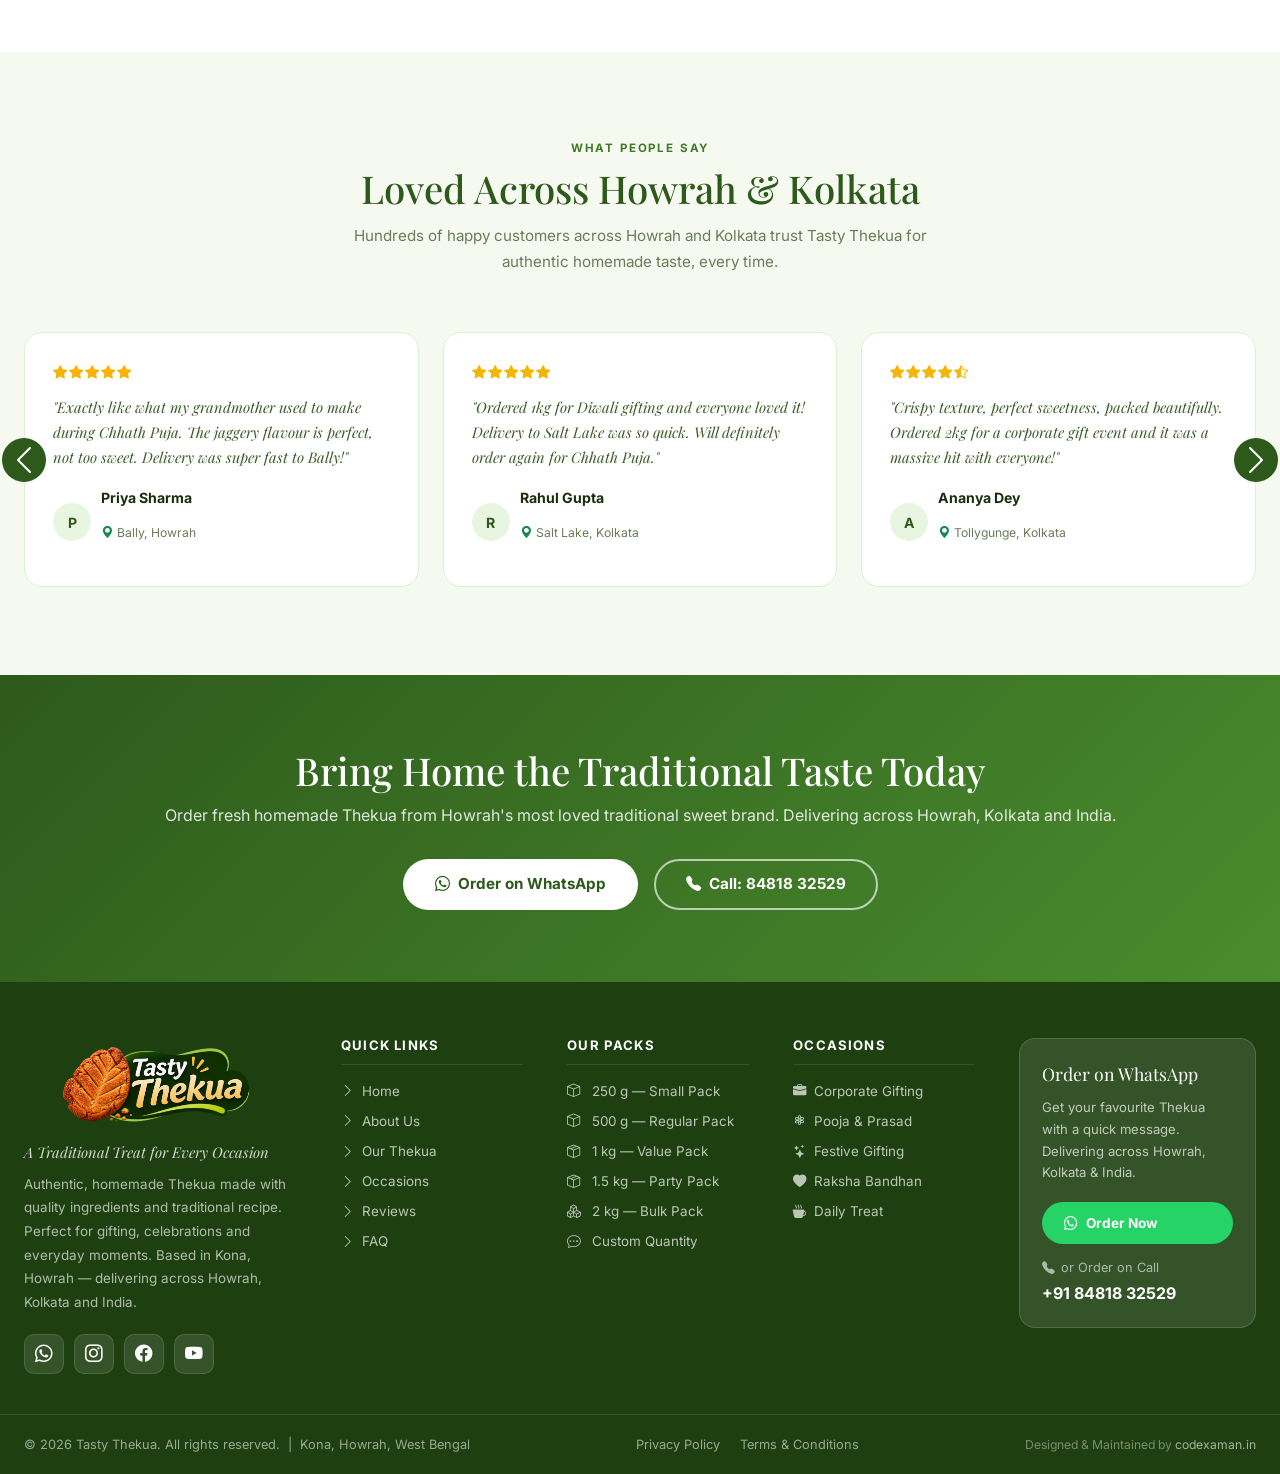
==== commit 96137845: "sdf" ====
--- a/home.html
+++ b/home.html
@@ -243,7 +243,7 @@
       </div>
 
       <div class="pack-card reveal">
-        <div class="pack-img-wrap"><img src="assets/images/5000gm.png" alt="500g Regular Pack Thekua family snacking" loading="lazy" /></div>
+        <div class="pack-img-wrap"><img src="assets/images/500gm.png" alt="500g Regular Pack Thekua family snacking" loading="lazy" /></div>
         <div class="pack-body">
           <div class="pack-top-row"><span class="pack-tag">500 g</span><span class="same-day-mini"><i class="bi bi-lightning-charge-fill"></i> Same Day Delivery</span></div>
           <p class="pack-name">Regular Pack</p>
